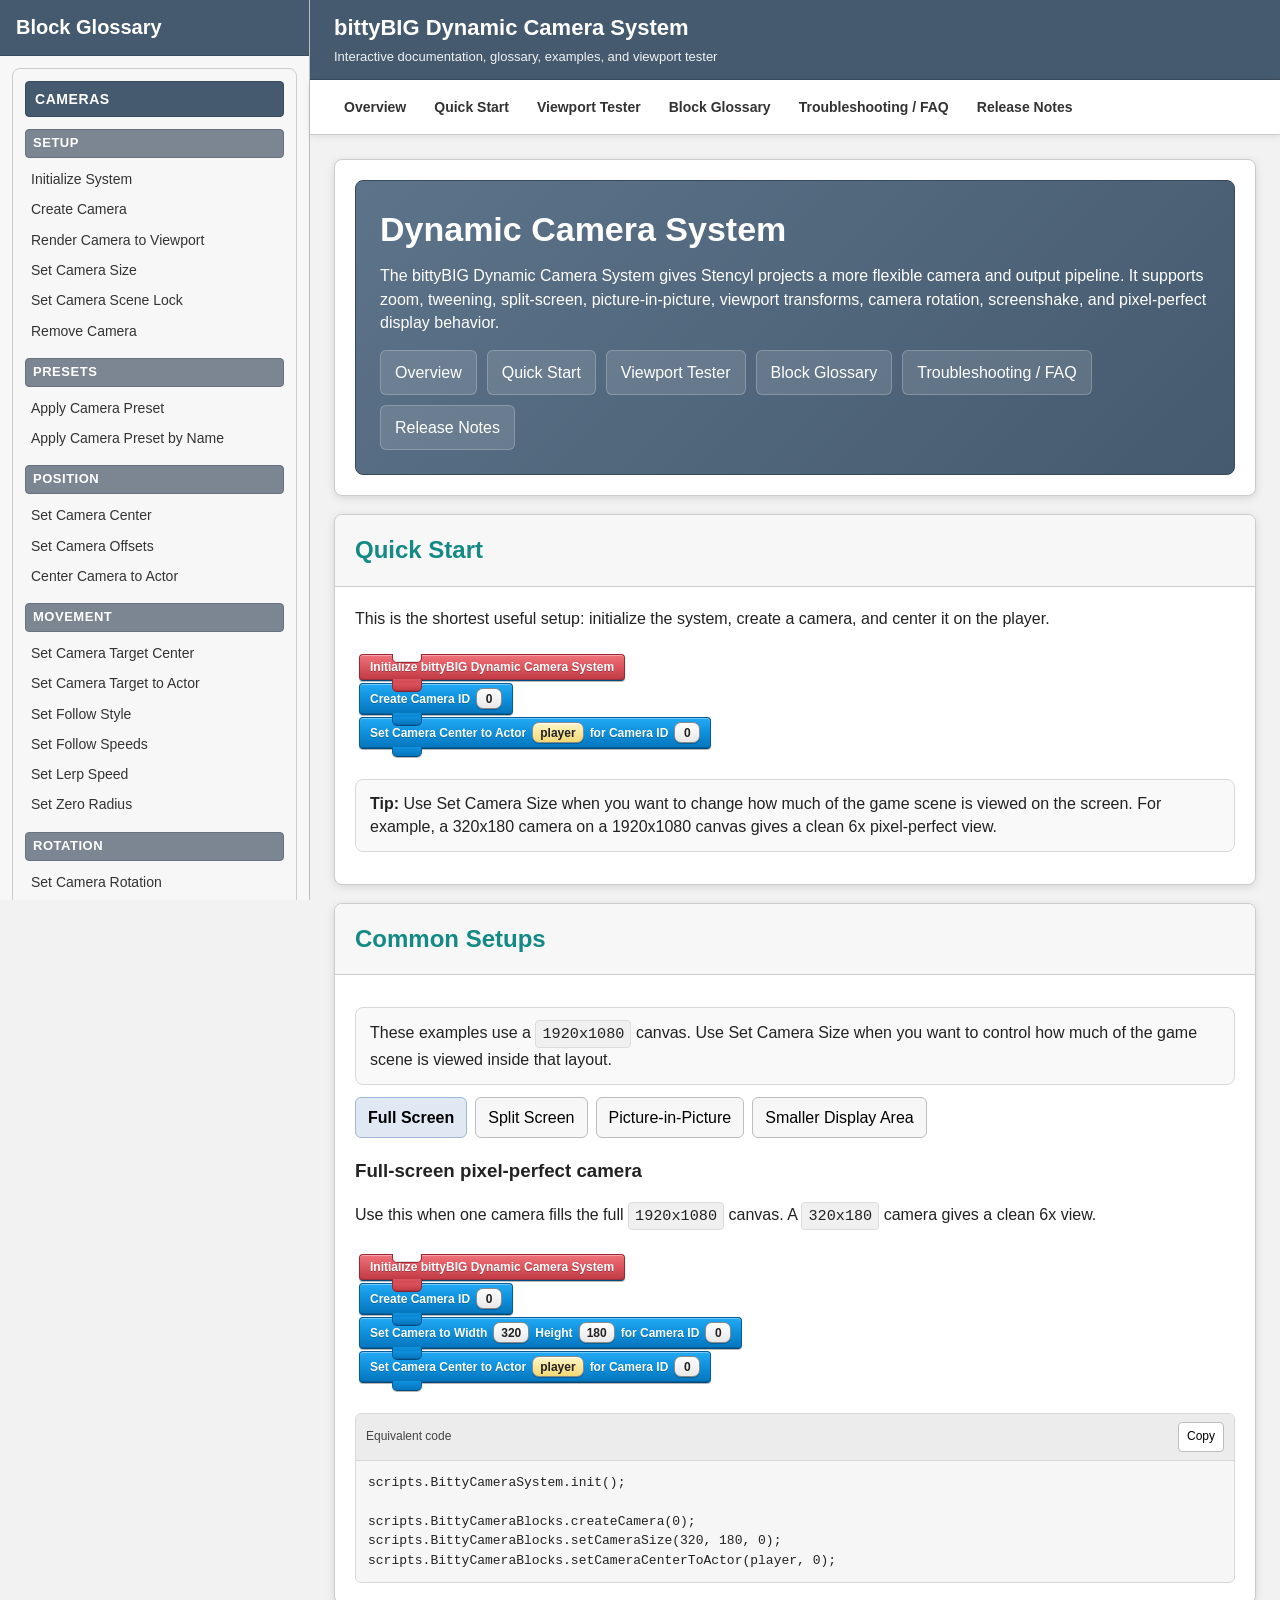
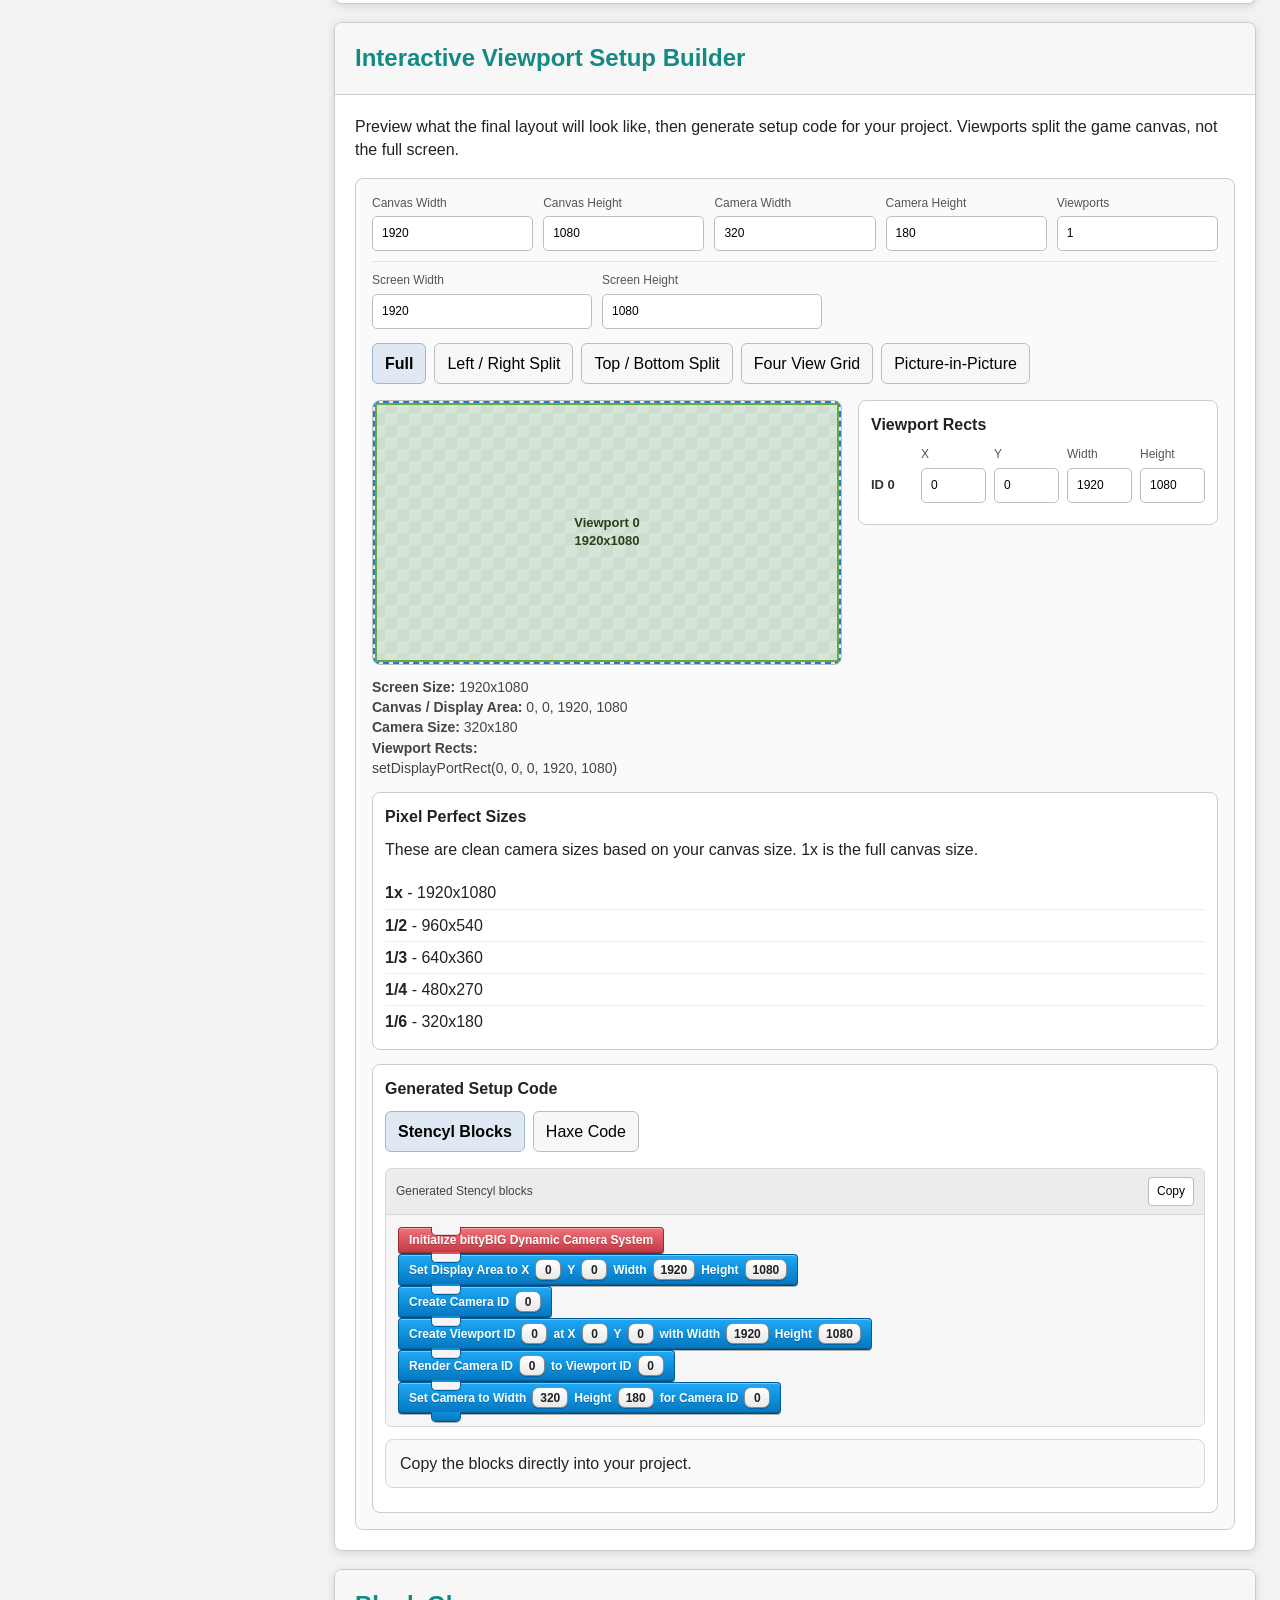
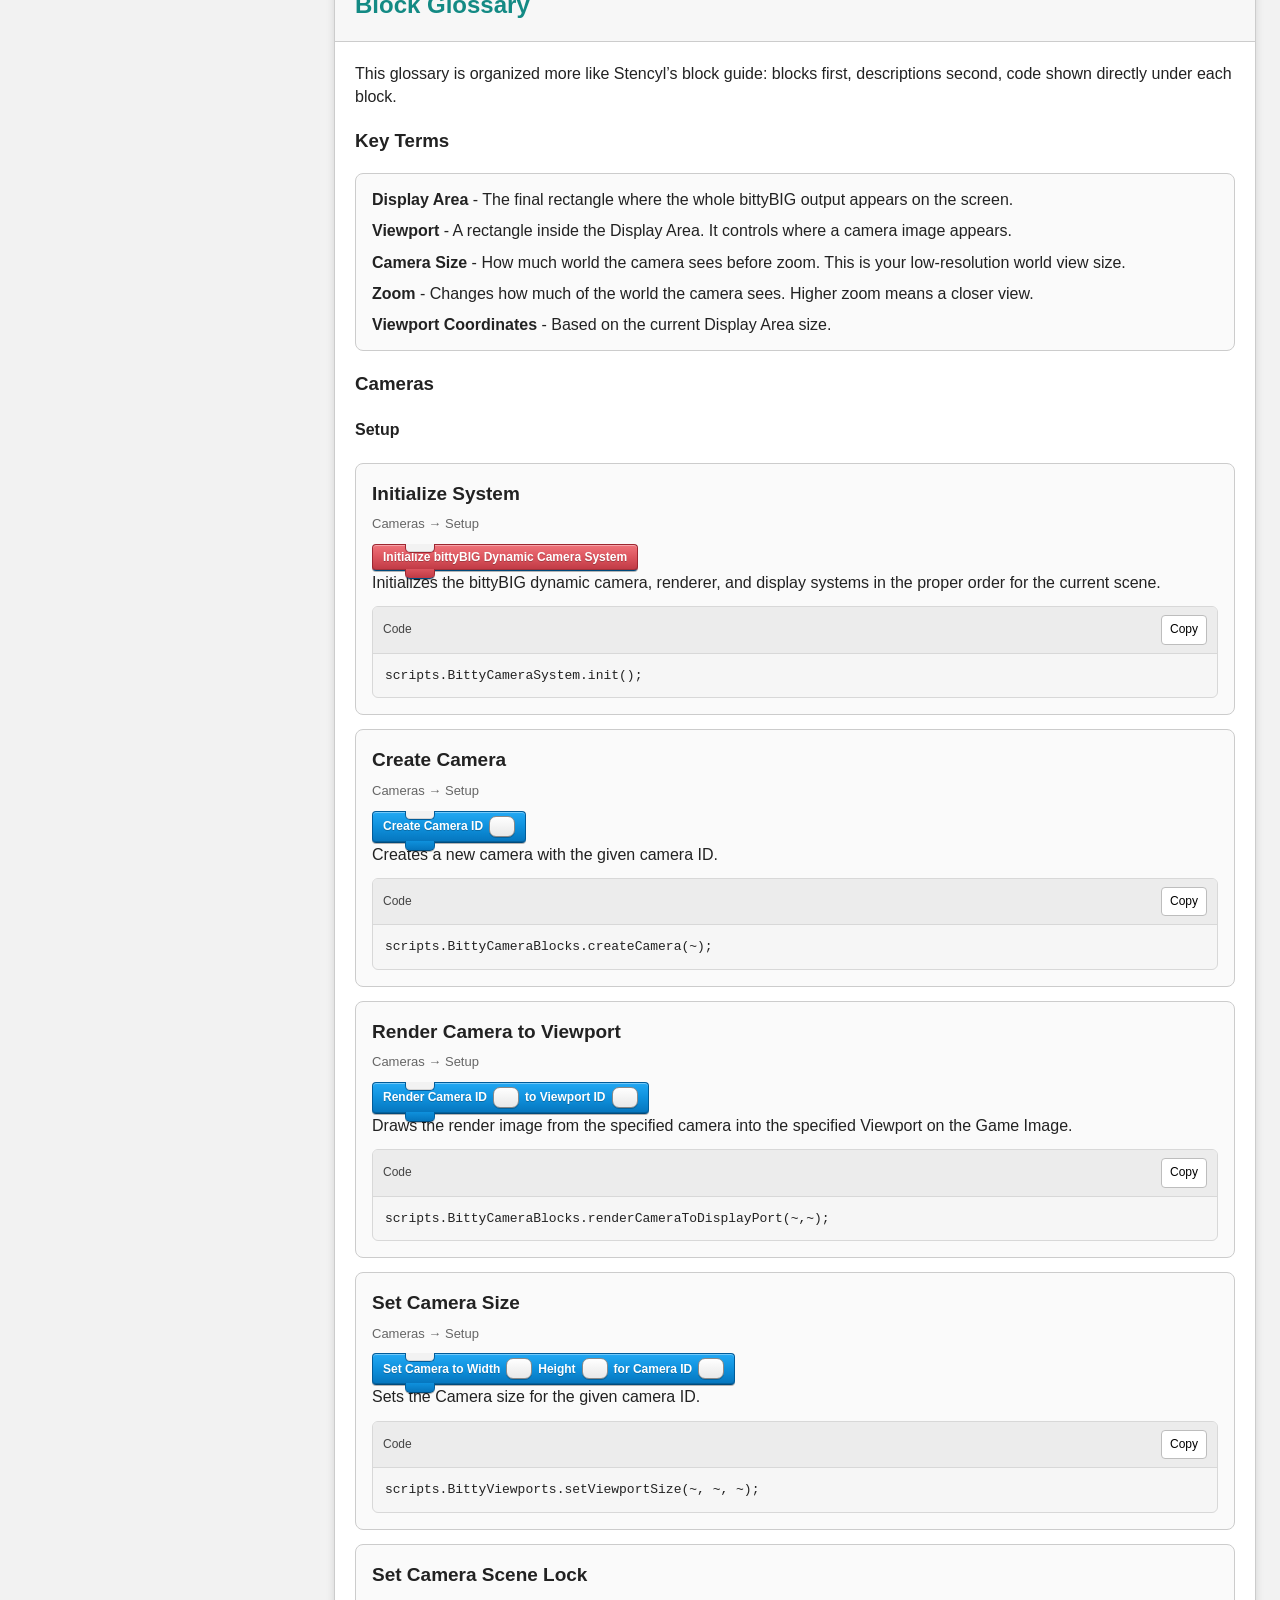
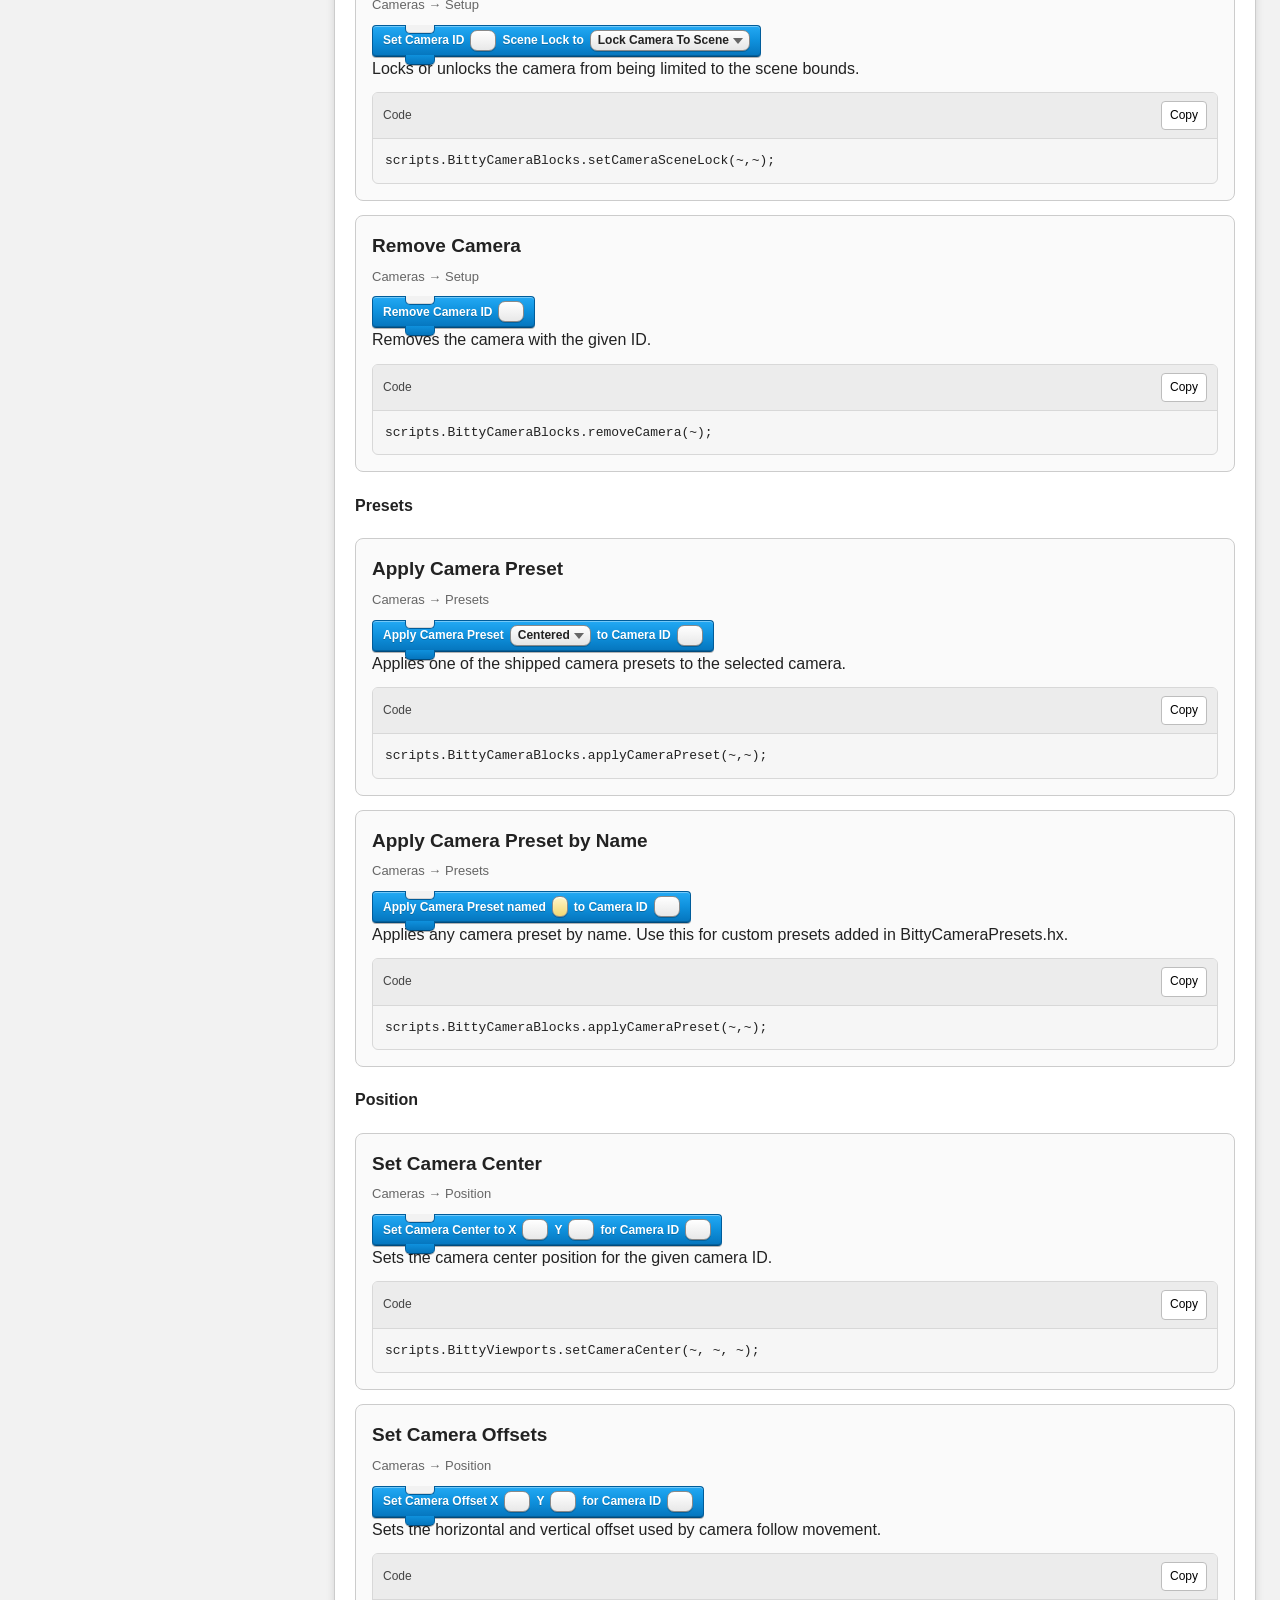
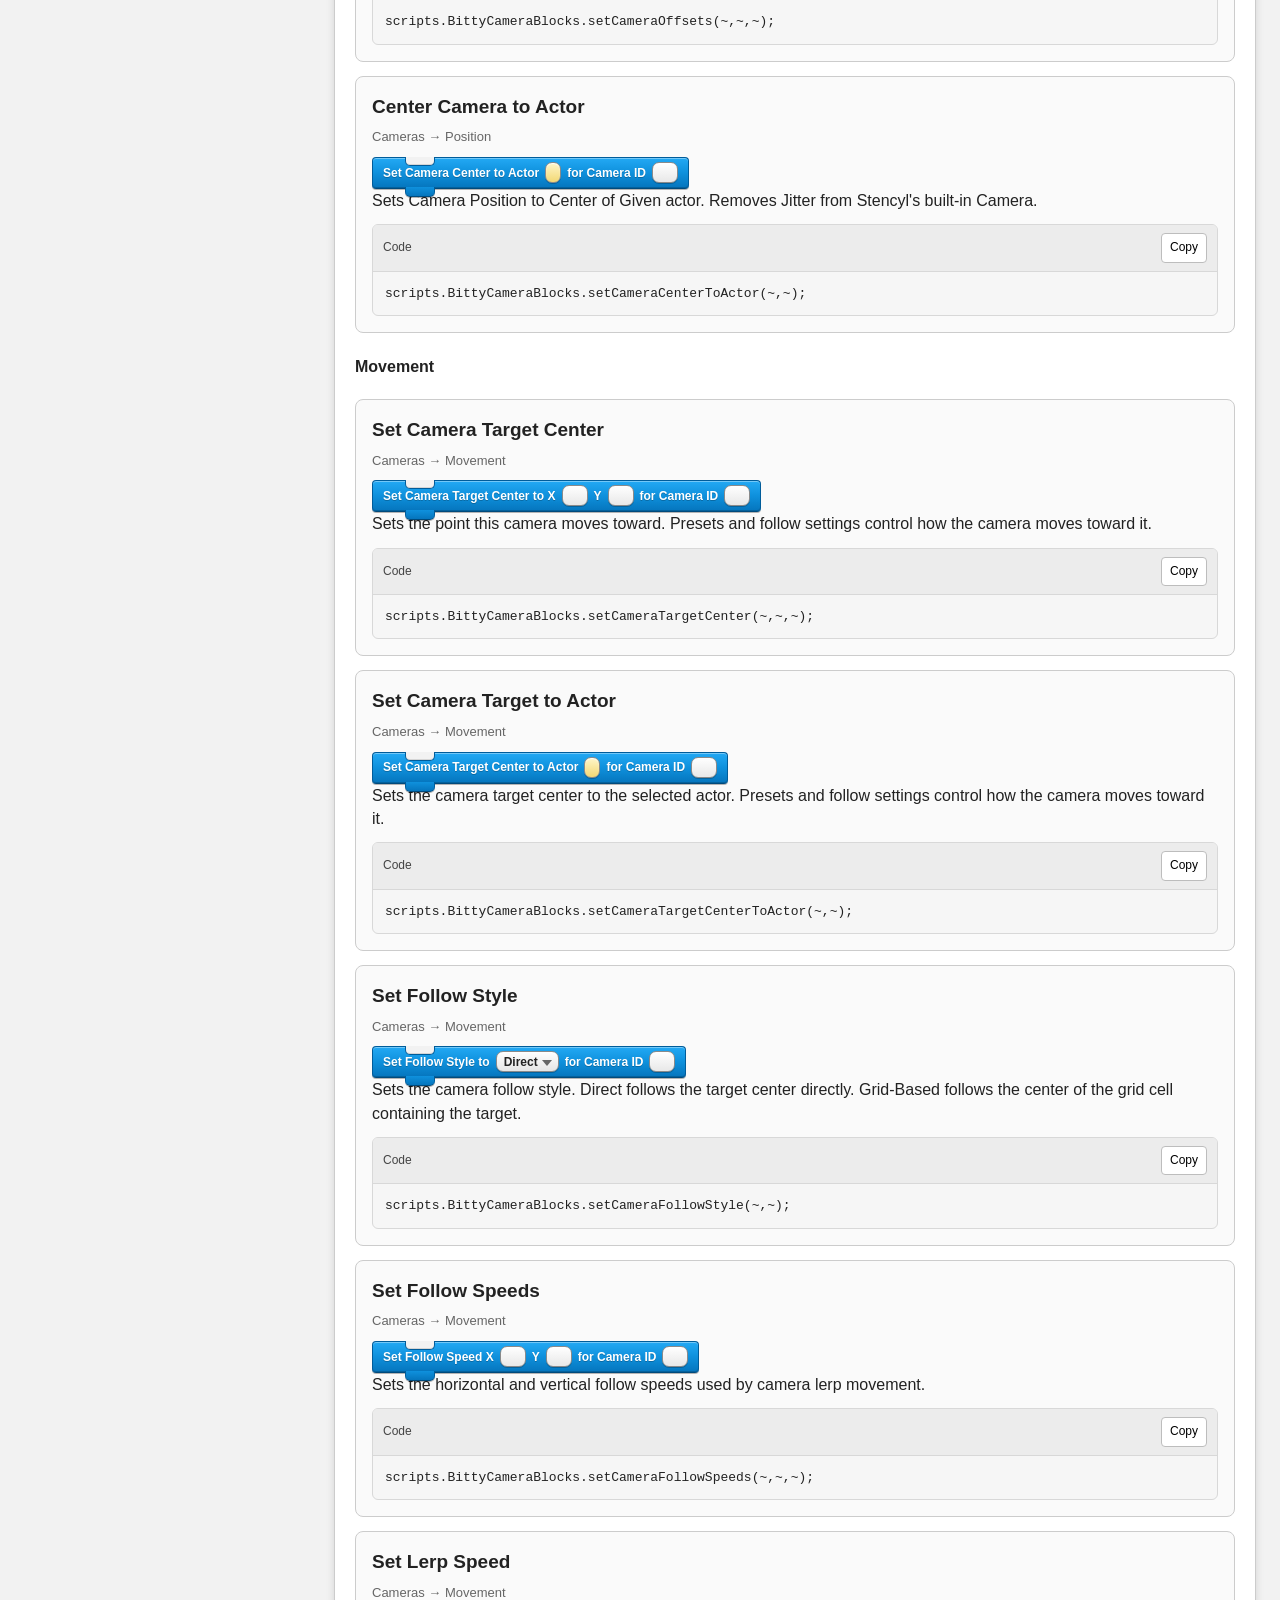
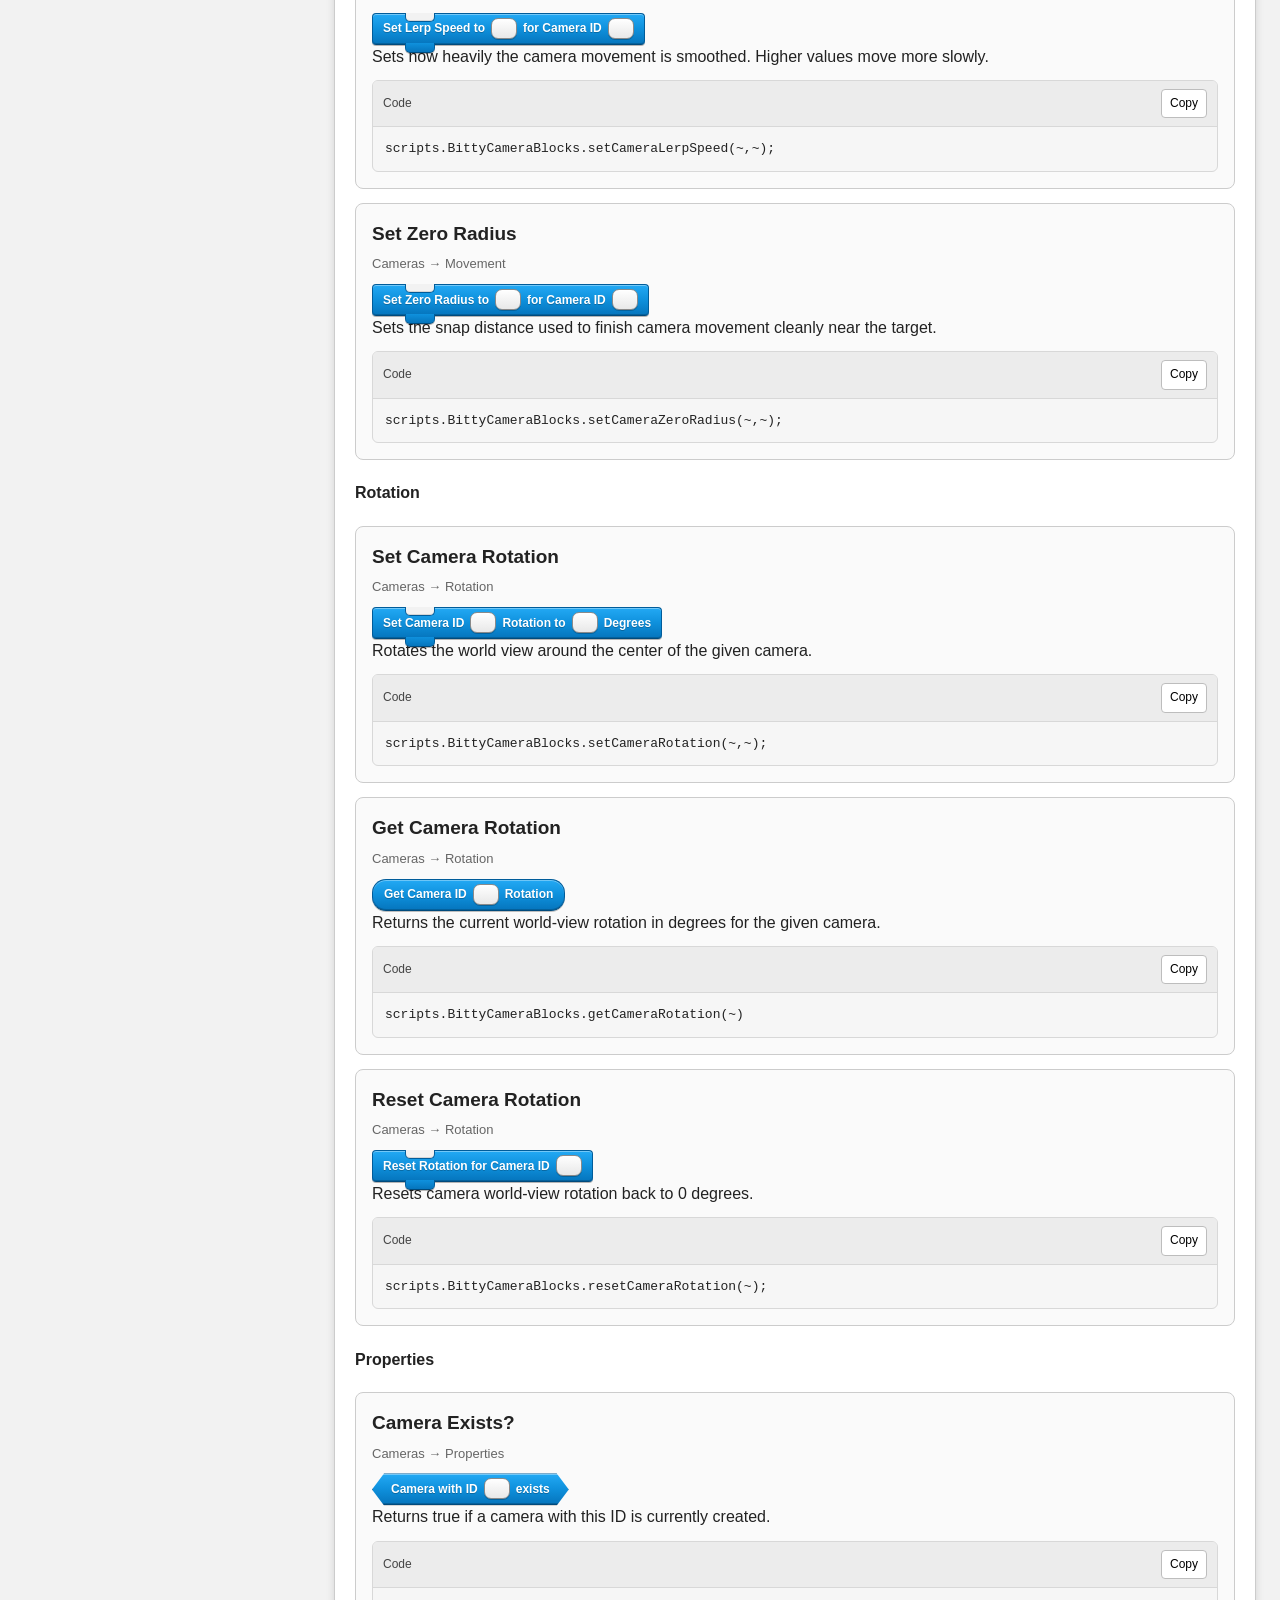
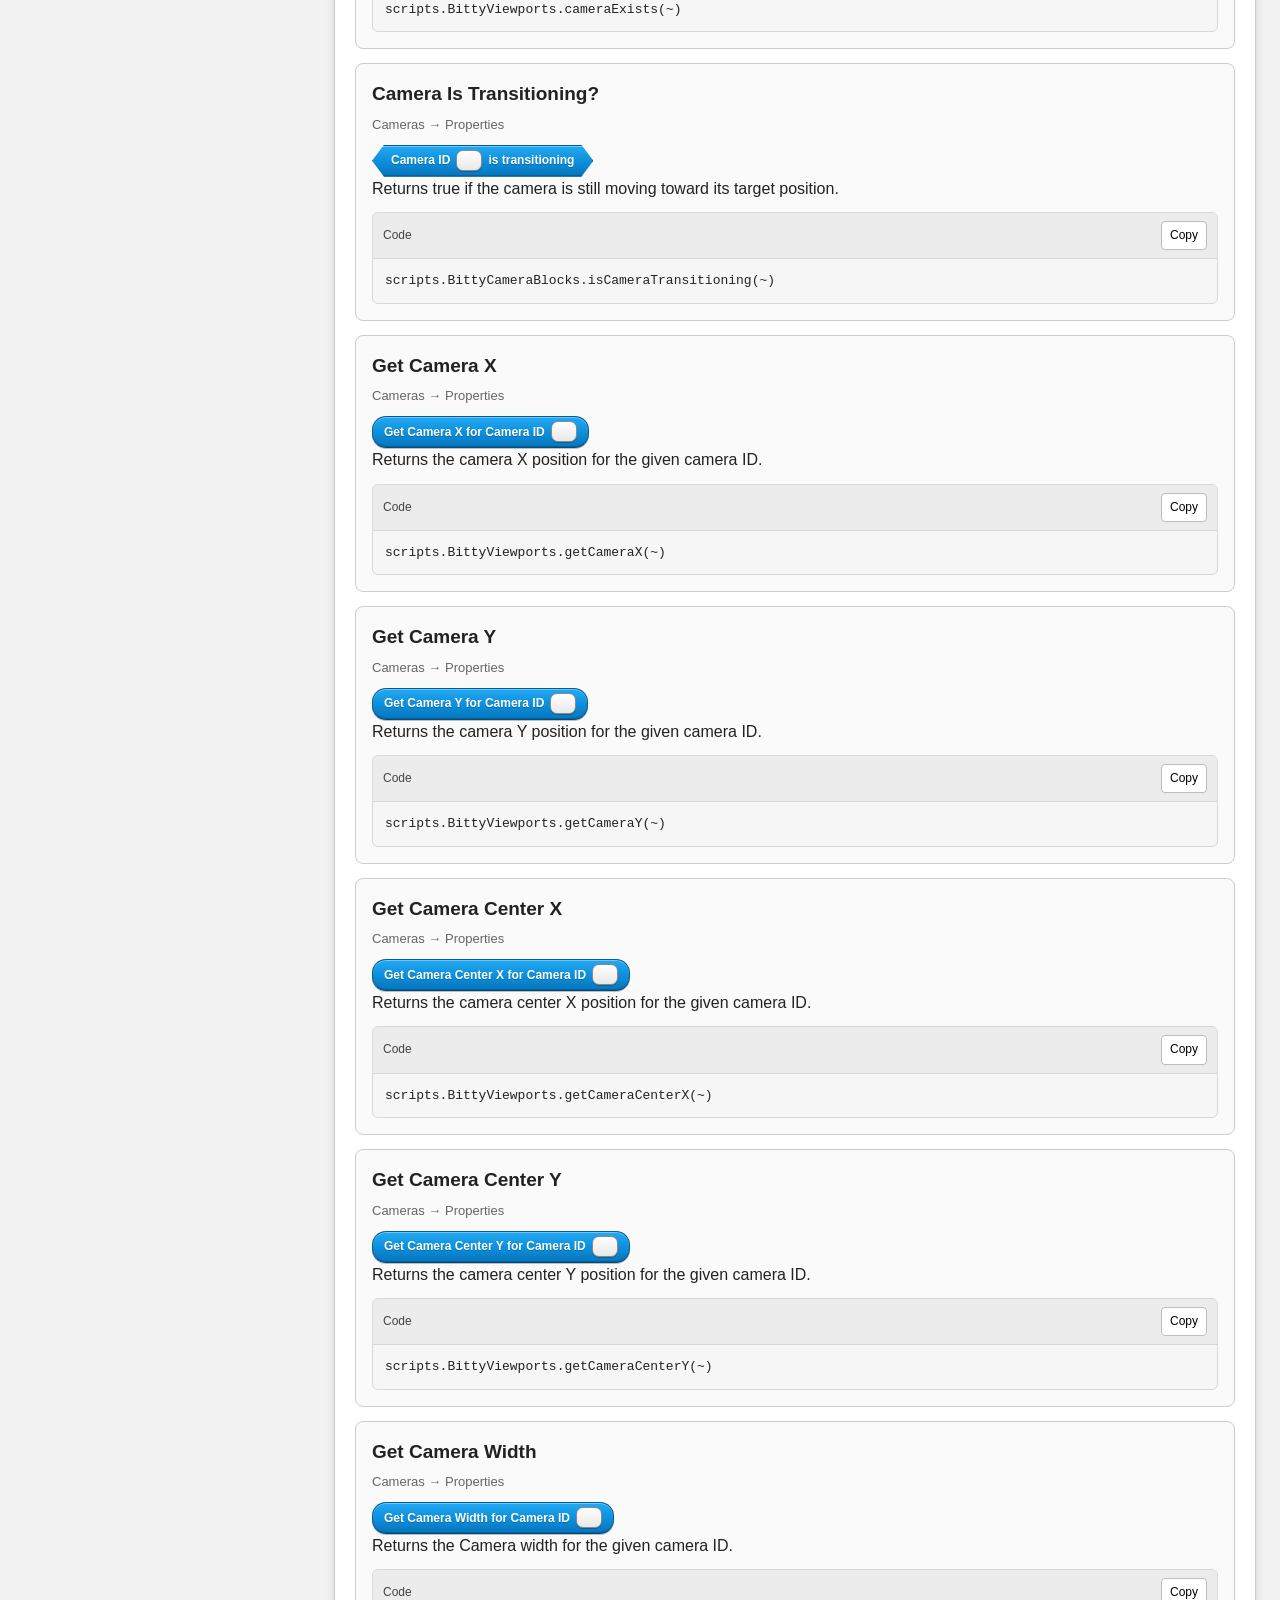
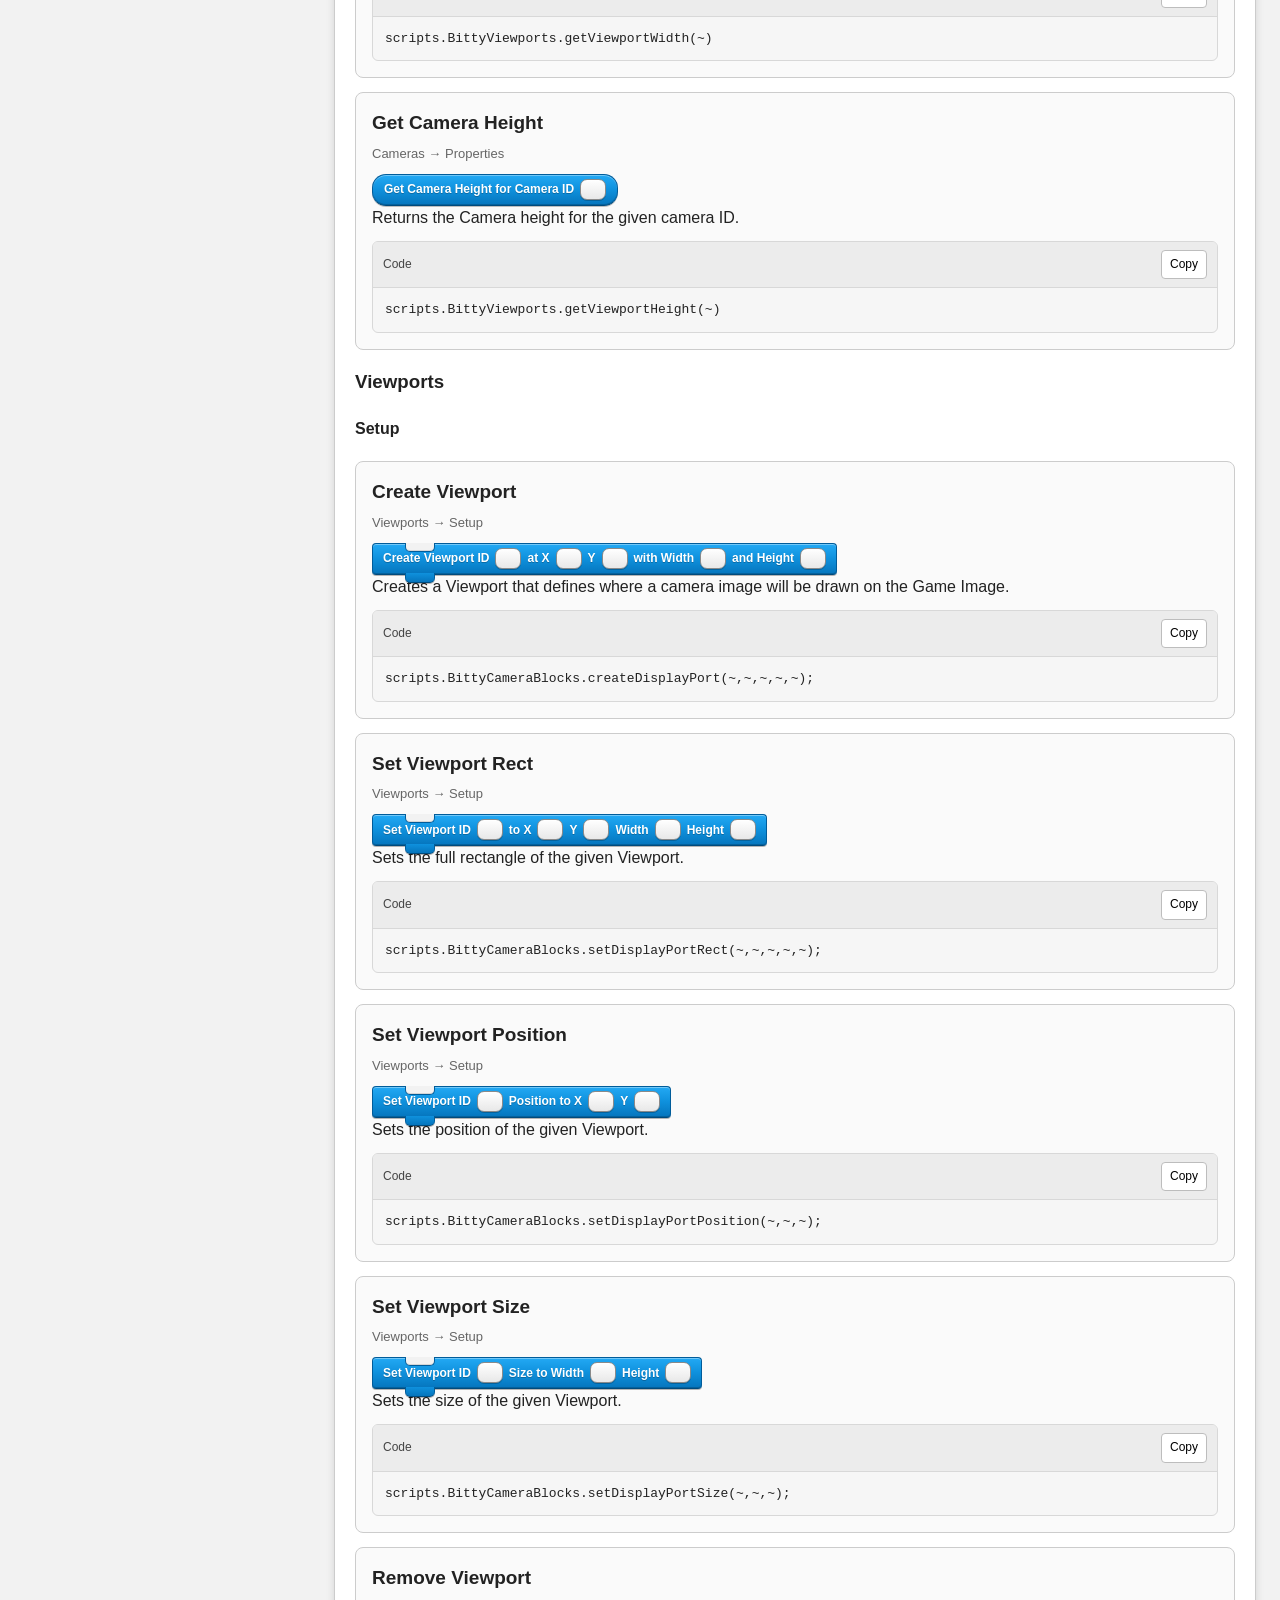
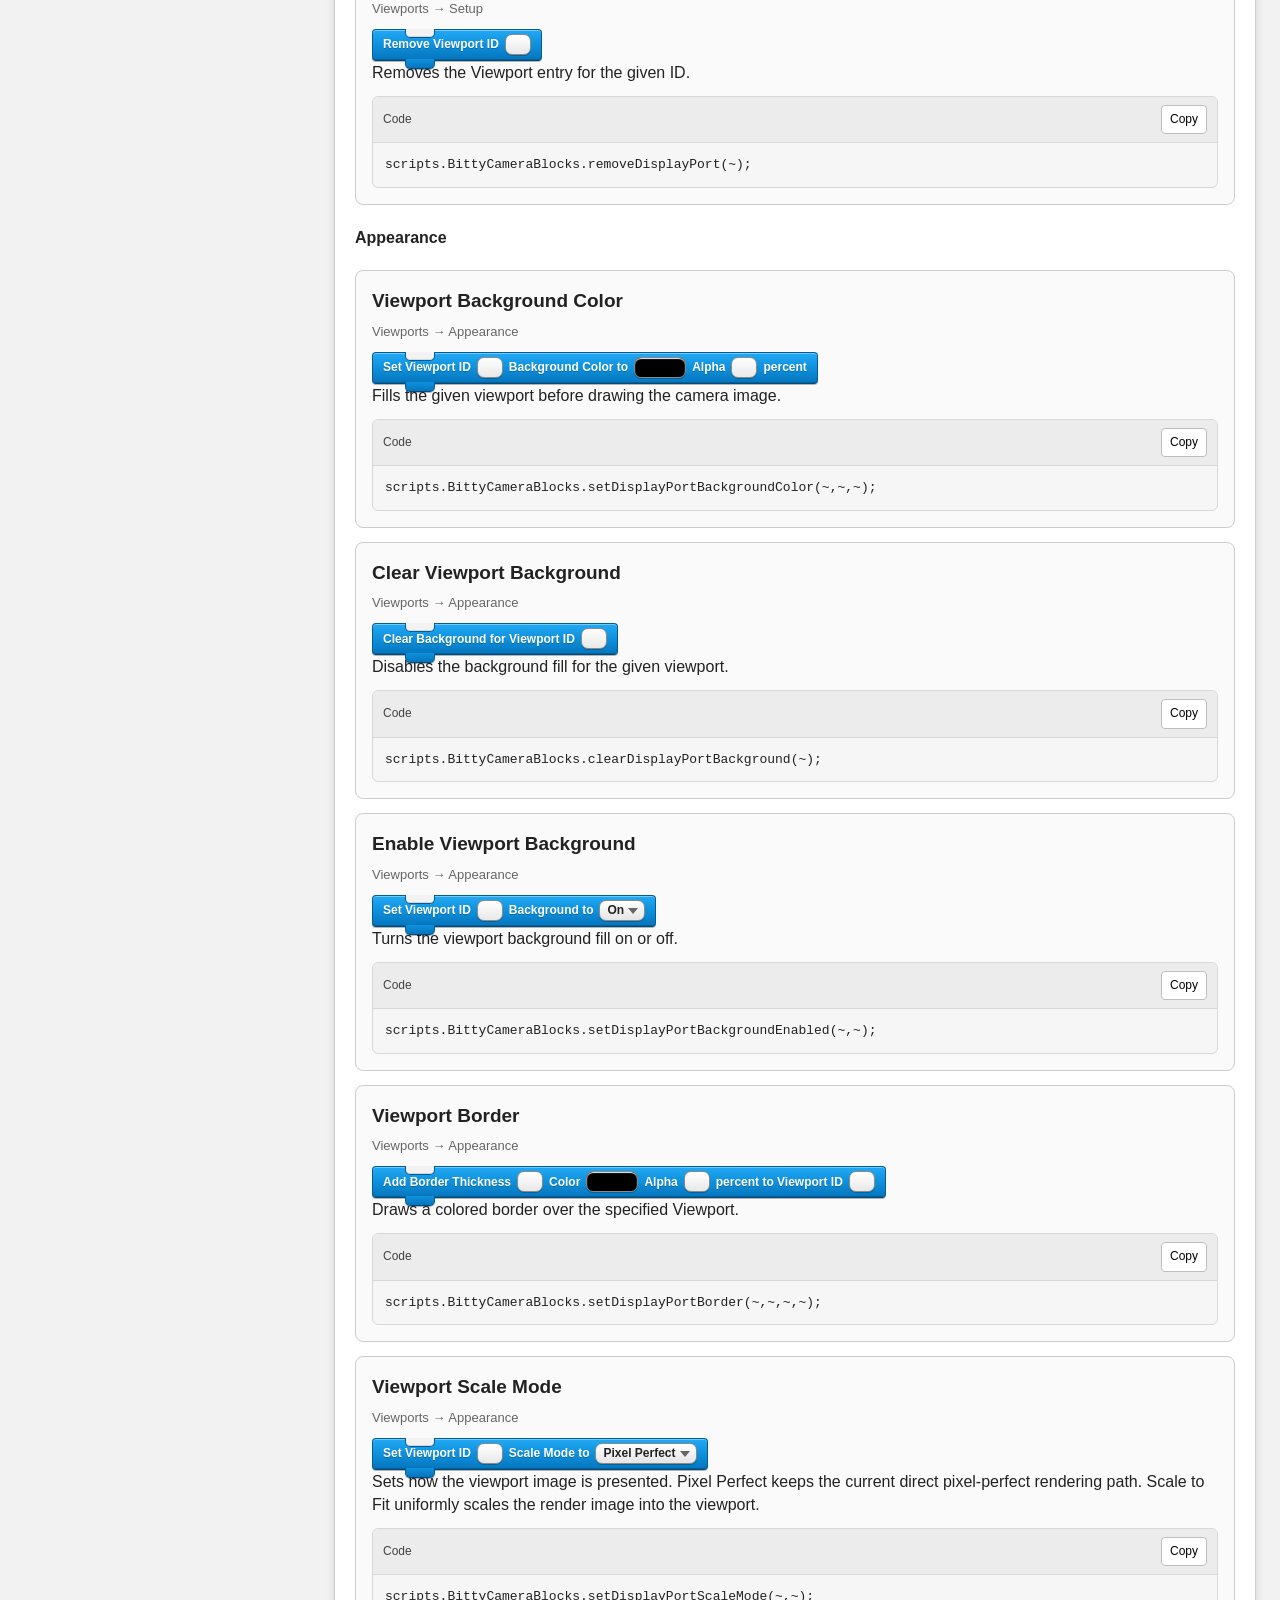
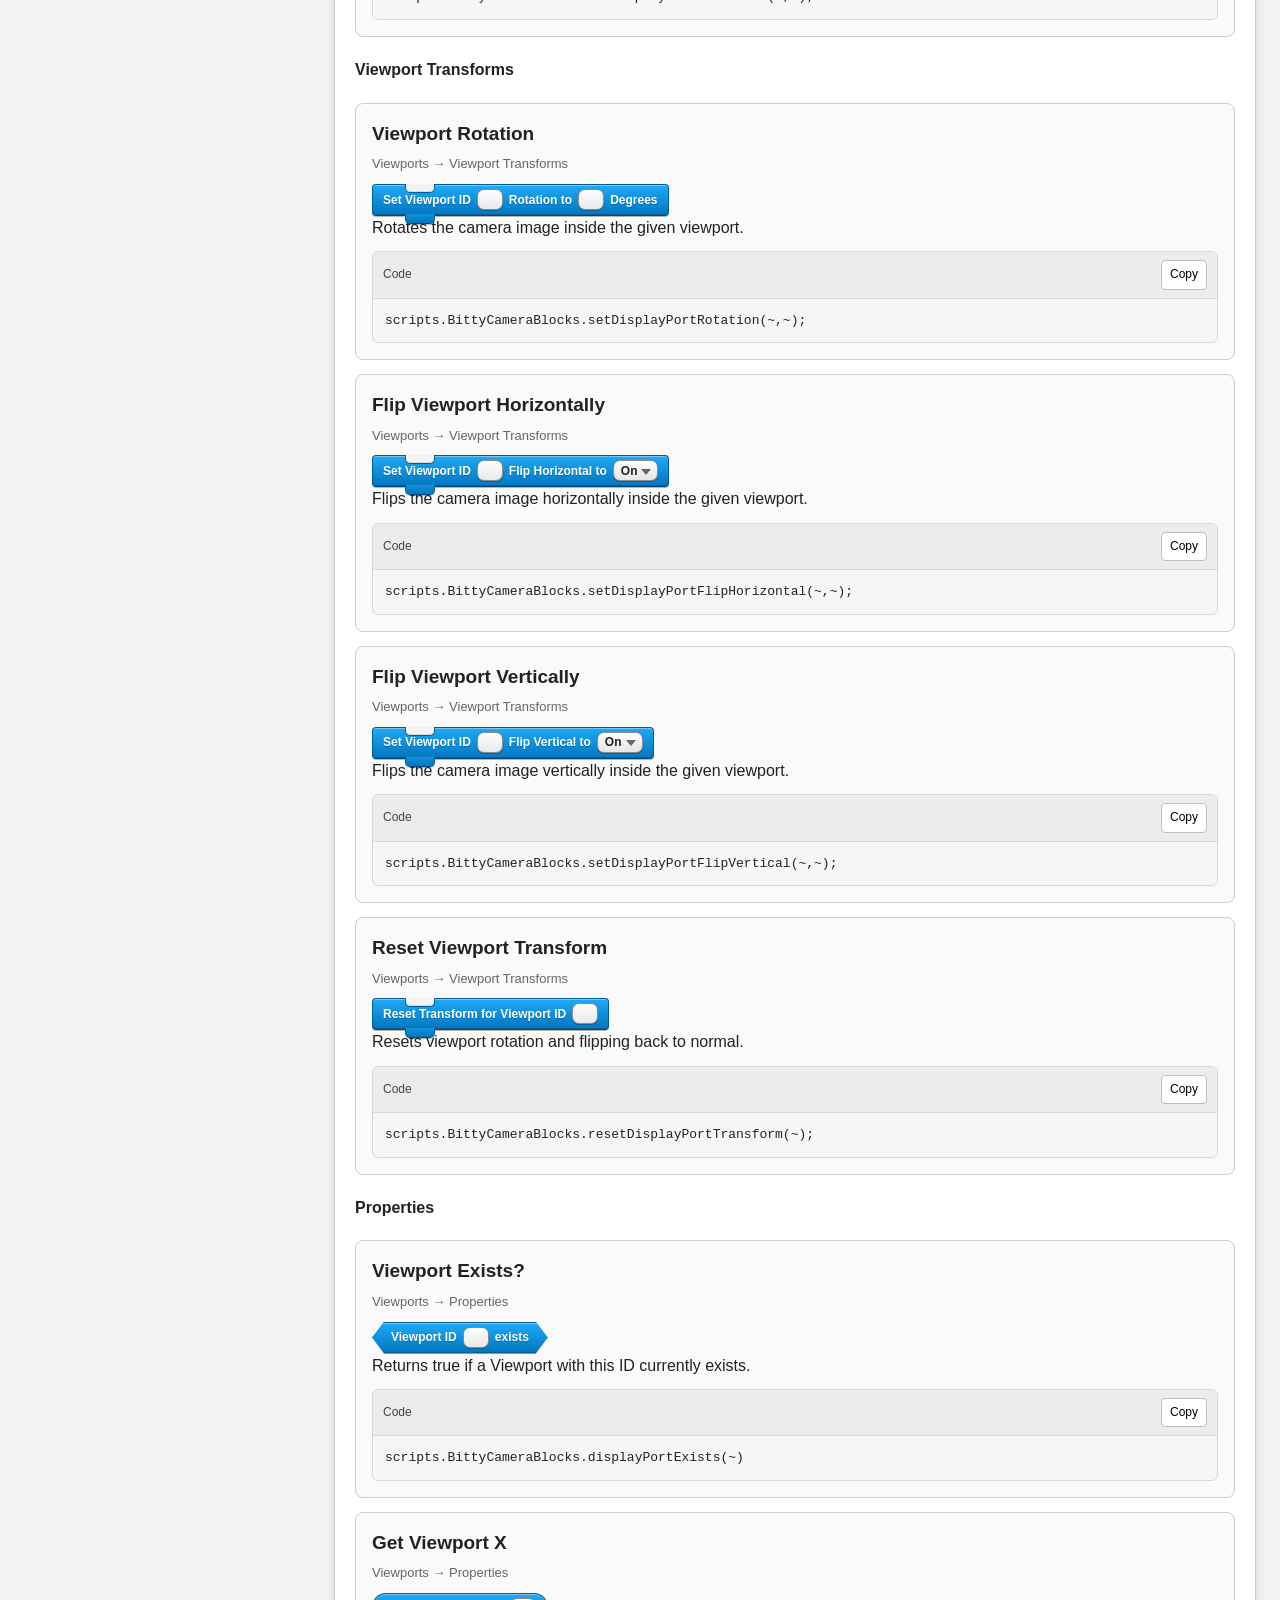
==== dynamic-camera-documentation/index.html @ 66cb0c5e "Site Structure" ====
<!DOCTYPE html>

<html lang="en">
<head>
<meta charset="utf-8"/>
<meta content="width=device-width, initial-scale=1.0" name="viewport"/>
<title>bittyBIG Dynamic Camera System Documentation</title>
<style>
		:root
		{
			--bg: #f2f2f2;
			--panel: #ffffff;
			--panel-2: #f7f7f7;
			--line: #cccccc;
			--text: #222222;
			--muted: #666666;
			--header: #455a6f;
			--headerText: #ffffff;
			--accent: #1c88d9;
			--accentDark: #1467a6;
			--accentLight: #d8ecfb;
			--danger: #d5525d;
			--dangerDark: #ab3842;
			--success: #7ab34a;
			--successDark: #5e9234;
			--shadow: rgba(0, 0, 0, 0.12);
			--gold: #ffb52a;
		}

		*
		{
			box-sizing: border-box;
		}

		html
		{
			scroll-behavior: smooth;
			scroll-padding-top: 72px;
		}

		[id]
		{
			scroll-margin-top: 72px;
		}

		body
		{
			margin: 0;
			background: var(--bg);
			color: var(--text);
			font-family: Arial, Helvetica, sans-serif;
			line-height: 1.45;
		}

		a
		{
			color: inherit;
			text-decoration: none;
		}

		button,
		input
		{
			font: inherit;
		}

		.app
		{
			display: grid;
			grid-template-columns: 310px minmax(0, 1fr);
			min-height: 100vh;
		}

		/* Sidebar */
		.sidebar
		{
			position: sticky;
			top: 0;
			height: 100vh;
			overflow: auto;
			background: #f7f7f7;
			border-right: 1px solid #bdbdbd;
			padding: 0;
		}

		.sidebar-header
		{
			background: var(--header);
			color: var(--headerText);
			padding: 16px;
			border-bottom: 1px solid #394a5c;
		}

		.sidebar-header h1
		{
			margin: 0;
			font-size: 20px;
			line-height: 1.15;
		}

		.sidebar-header .sub
		{
			margin-top: 5px;
			font-size: 12px;
			opacity: 0.9;
		}


		.nav-group
		{
			padding: 12px 14px 4px;
		}

		.nav-title
		{
			font-size: 13px;
			font-weight: bold;
			color: #333333;
			text-transform: uppercase;
			margin: 0 0 8px;
		}

		.nav-list
		{
			display: grid;
			gap: 4px;
			margin-bottom: 8px;
		}

		.nav-link
		{
			display: block;
			padding: 7px 8px;
			border-radius: 4px;
			font-size: 14px;
			color: #333333;
		}

		.nav-link:hover,
		.nav-link.active
		{
			background: #dfe8f3;
			color: #000000;
		}

		.nav-mini-title
		{
			font-size: 11px;
			font-weight: bold;
			color: #666666;
			text-transform: uppercase;
			padding: 8px 8px 2px;
		}

		.nav-sub
		{
			padding-left: 12px;
			border-left: 2px solid #d0d0d0;
			margin-left: 6px;
		}

		/* Main */
		.main
		{
			min-width: 0;
		}

		.topbar
		{
			background: var(--header);
			color: var(--headerText);
			padding: 12px 24px;
			border-bottom: 1px solid #394a5c;
		}

		.topbar .title
		{
			font-size: 22px;
			font-weight: bold;
		}

		.topbar .subtitle
		{
			font-size: 13px;
			margin-top: 4px;
			opacity: 0.92;
		}
		.top-nav
		{
			position: sticky;
			top: 0;
			z-index: 30;
			display: flex;
			flex-wrap: wrap;
			gap: 8px;
			padding: 10px 24px;
			background: #ffffff;
			border-bottom: 1px solid var(--line);
			box-shadow: 0 2px 7px rgba(0,0,0,0.08);
		}

		.top-nav a
		{
			display: inline-block;
			padding: 7px 10px;
			border-radius: 5px;
			font-size: 14px;
			font-weight: bold;
			color: #333333;
		}

		.top-nav a:hover
		{
			background: #dfe8f3;
		}

		.left-glossary-nav
		{
			position: static;
			top: auto;
			width: auto;
			margin: 12px;
		}

		.left-glossary-nav .cat
		{
			margin-bottom: 18px;
		}

		.left-glossary-nav .cat-title
		{
			font-size: 11px;
			font-weight: bold;
			text-transform: uppercase;
			letter-spacing: 0.04em;
			color: #ffffff;
			background: #7c8692;
			border: 1px solid #67727e;
			border-radius: 4px;
			padding: 4px 7px;
			margin: 12px 0 6px;
		}

		.left-glossary-nav .cat > .cat-title:first-child
		{
			font-size: 14px;
			background: #455a6f;
			border-color: #394a5c;
			padding: 7px 9px;
			margin: 0 0 8px;
		}

		.left-glossary-nav a
		{
			display: block;
			padding: 5px 8px;
			border-radius: 4px;
			font-size: 14px;
			color: #333333;
		}

		.left-glossary-nav a:hover
		{
			background: #dfe8f3;
		}


		.content
		{
			padding: 24px;
			max-width: 1300px;
		}

		.section
		{
			background: var(--panel);
			border: 1px solid var(--line);
			border-radius: 8px;
			box-shadow: 0 2px 8px var(--shadow);
			margin-bottom: 18px;
			overflow: hidden;
		}

		.section-header
		{
			padding: 18px 20px;
			border-bottom: 1px solid var(--line);
			background: var(--panel-2);
		}

		.section-header h2
		{
			margin: 0;
			font-size: 24px;
			color: #138a84;
		}

		.section-body
		{
			padding: 20px;
		}

		p
		{
			margin-top: 0;
		}

		.hero-box
		{
			background: linear-gradient(135deg, #5d7389, #455a6f);
			color: white;
			padding: 24px;
			border-radius: 8px;
			border: 1px solid #394a5c;
		}

		.hero-box h2
		{
			margin: 0 0 10px;
			font-size: 34px;
			color: white;
		}

		.hero-box p
		{
			margin: 0 0 16px;
			font-size: 16px;
			max-width: 900px;
		}

		.hero-buttons
		{
			display: flex;
			flex-wrap: wrap;
			gap: 10px;
		}

		.btn
		{
			display: inline-block;
			padding: 10px 14px;
			border-radius: 6px;
			border: 1px solid rgba(255,255,255,0.22);
			background: rgba(255,255,255,0.12);
			color: white;
			cursor: pointer;
		}

		.btn:hover
		{
			background: rgba(255,255,255,0.22);
		}

		.grid-2
		{
			display: grid;
			grid-template-columns: 1fr 1fr;
			gap: 16px;
		}

		.grid-3
		{
			display: grid;
			grid-template-columns: repeat(3, 1fr);
			gap: 16px;
		}

		.grid-4
		{
			display: grid;
			grid-template-columns: repeat(4, 1fr);
			gap: 16px;
		}

		.info-card
		{
			border: 1px solid var(--line);
			border-radius: 8px;
			padding: 16px;
			background: #fafafa;
		}

		.info-card h3
		{
			margin: 0 0 8px;
			font-size: 18px;
		}

		.note
		{
			padding: 12px 14px;
			border-radius: 8px;
			border: 1px solid #d8d8d8;
			background: #f9f9f9;
			margin: 12px 0;
		}

		.note.good
		{
			background: #eef8e7;
			border-color: #bfd7ac;
		}

		.note.warn
		{
			background: #fff6df;
			border-color: #e7d49a;
		}

		.inline-code
		{
			display: inline-block;
			background: #f0f0f0;
			border: 1px solid #dddddd;
			padding: 2px 6px;
			border-radius: 4px;
			font-family: Consolas, Monaco, "Courier New", monospace;
			font-size: 0.95em;
		}

		/* Tabs */
		.tabs
		{
			display: flex;
			flex-wrap: wrap;
			gap: 8px;
			margin-bottom: 16px;
		}

		.tab-button
		{
			padding: 8px 12px;
			border: 1px solid #bdbdbd;
			border-radius: 6px;
			background: #f7f7f7;
			cursor: pointer;
		}

		.tab-button.active
		{
			background: #dfe8f3;
			border-color: #9fb8d4;
			font-weight: bold;
		}

		.tab-panel
		{
			display: none;
		}

		.tab-panel.active
		{
			display: block;
		}

		/* Stencyl-like block visuals */
		.block-stack
		{
			display: flex;
			flex-direction: column;
			align-items: flex-start;
			gap: 2px;
			margin: 10px 0 16px;
			overflow-x: auto;
			overflow-y: visible;
			padding: 8px 10px 14px 4px;
		}

		.block-row
		{
			display: flex;
			flex-wrap: nowrap;
			align-items: center;
			gap: 0;
			min-width: max-content;
			overflow: visible;
		}

		.st-block
		{
			--blockTop: #23a9f4;
			--blockMid: #0f91dd;
			--blockBottom: #0575bd;
			--blockDark: #005c9a;
			--blockCutout: #f2f2f2;

			display: inline-flex;
			flex-wrap: nowrap;
			align-items: center;
			gap: 6px;
			min-height: 27px;
			padding: 4px 10px 5px;
			color: #ffffff;
			font-family: Arial, Helvetica, sans-serif;
			font-weight: 800;
			font-size: 12px;
			line-height: 1;
			white-space: nowrap;
			position: relative;
			vertical-align: middle;
			background: linear-gradient(to bottom, var(--blockTop) 0%, var(--blockMid) 48%, var(--blockBottom) 100%);
			border: 1px solid var(--blockDark);
			border-bottom-color: #004a7c;
			border-radius: 4px;
			text-shadow: 0 1px 0 rgba(0,0,0,0.22);
			box-shadow:
				inset 0 1px 0 rgba(255,255,255,0.36),
				inset 0 -1px 0 rgba(0,0,0,0.18),
				0 1px 0 rgba(0,0,0,0.28);
		}

		.block-stack .st-block
		{
			--blockCutout: #ffffff;
		}

		.generated-block-preview .st-block
		{
			--blockCutout: #f6f6f6;
		}

		.faq-block-image .st-block
		{
			--blockCutout: #fafafa;
		}

		.st-block::before
		{
			content: "";
			position: absolute;
			left: 32px;
			top: -1px;
			width: 28px;
			height: 8px;
			background: var(--blockCutout);
			border-left: 1px solid var(--blockDark);
			border-right: 1px solid var(--blockDark);
			border-bottom: 1px solid var(--blockDark);
			border-radius: 0 0 5px 5px;
			box-shadow: inset 0 -1px 0 rgba(0,0,0,0.12);
		}

		.st-block::after
		{
			content: "";
			position: absolute;
			left: 32px;
			bottom: -9px;
			width: 28px;
			height: 9px;
			background: linear-gradient(to bottom, var(--blockMid) 0%, var(--blockBottom) 100%);
			border-left: 1px solid var(--blockDark);
			border-right: 1px solid var(--blockDark);
			border-bottom: 1px solid #004a7c;
			border-radius: 0 0 5px 5px;
			box-shadow: 0 1px 0 rgba(0,0,0,0.28);
		}


		/* When command blocks are stacked, the upper block's bottom connector should appear inside the lower block's top notch. */
		.block-stack .block-row + .block-row .st-block::before
		{
			background: linear-gradient(to bottom, #0f91dd 0%, #0575bd 100%);
			border-left-color: #005c9a;
			border-right-color: #005c9a;
			border-bottom-color: #004a7c;
		}

		.block-stack .block-row:has(.st-block.blue) + .block-row .st-block::before
		{
			background: linear-gradient(to bottom, #0f91dd 0%, #0575bd 100%);
			border-left-color: #005c9a;
			border-right-color: #005c9a;
			border-bottom-color: #004a7c;
		}

		.block-stack .block-row:has(.st-block.red) + .block-row .st-block::before
		{
			background: linear-gradient(to bottom, #dc555e 0%, #bf3944 100%);
			border-left-color: #9d2630;
			border-right-color: #9d2630;
			border-bottom-color: #862029;
		}

		.block-stack .block-row:has(.st-block.green) + .block-row .st-block::before
		{
			background: linear-gradient(to bottom, #75ad42 0%, #5e9230 100%);
			border-left-color: #4e7b27;
			border-right-color: #4e7b27;
			border-bottom-color: #3f681e;
		}

		.block-stack .block-row:has(.st-block.gray) + .block-row .st-block::before
		{
			background: linear-gradient(to bottom, #808b97 0%, #66717e 100%);
			border-left-color: #53606c;
			border-right-color: #53606c;
			border-bottom-color: #45515c;
		}

		.st-block.blue
		{
			--blockTop: #23a9f4;
			--blockMid: #0f91dd;
			--blockBottom: #0575bd;
			--blockDark: #005c9a;
		}

		.st-block.red
		{
			--blockTop: #ef737a;
			--blockMid: #dc555e;
			--blockBottom: #bf3944;
			--blockDark: #9d2630;
		}

		.st-block.green
		{
			--blockTop: #93cc5d;
			--blockMid: #75ad42;
			--blockBottom: #5e9230;
			--blockDark: #4e7b27;
		}

		.st-block.gray
		{
			--blockTop: #9aa4af;
			--blockMid: #808b97;
			--blockBottom: #66717e;
			--blockDark: #53606c;
		}

		.st-block.reporter
		{
			min-height: 24px;
			padding: 4px 11px 5px;
			border-radius: 14px;
			box-shadow:
				inset 0 1px 0 rgba(255,255,255,0.34),
				inset 0 -1px 0 rgba(0,0,0,0.18),
				0 1px 0 rgba(0,0,0,0.24);
		}

		.st-block.reporter::before,
		.st-block.reporter::after
		{
			content: none;
		}

		.st-block.boolean
		{
			min-height: 25px;
			padding: 4px 18px 5px;
			border-radius: 0;
			clip-path: polygon(12px 0, calc(100% - 12px) 0, 100% 50%, calc(100% - 12px) 100%, 12px 100%, 0 50%);
		}

		.st-block.boolean::before,
		.st-block.boolean::after
		{
			content: none;
		}

		.st-input,
		.st-dropdown,
		.st-text
		{
			display: inline-flex;
			align-items: center;
			justify-content: center;
			min-height: 21px;
			padding: 1px 7px;
			border-radius: 7px;
			font-weight: 800;
			color: #222222;
			border: 1px solid #8a8a8a;
			box-shadow:
				inset 0 1px 1px rgba(255,255,255,0.95),
				0 1px 0 rgba(0,0,0,0.22);
			vertical-align: middle;
			text-shadow: none;
			white-space: nowrap;
		}

		.st-input
		{
			min-width: 26px;
			background: linear-gradient(#ffffff, #e8e8e8);
		}

		.st-dropdown
		{
			min-width: 36px;
			background: linear-gradient(#ffffff, #e5e5e5);
			padding-right: 20px;
			position: relative;
		}

		.st-dropdown::after
		{
			content: "";
			position: absolute;
			right: 6px;
			top: 50%;
			transform: translateY(-35%);
			width: 0;
			height: 0;
			border-left: 5px solid transparent;
			border-right: 5px solid transparent;
			border-top: 6px solid #666666;
		}

		.st-text
		{
			background: linear-gradient(#fff6c9, #f3d874);
		}

		.st-input .st-block.reporter,
		.st-dropdown .st-block.reporter,
		.st-text .st-block.reporter
		{
			margin: -2px -6px;
		}

		.st-input:has(.st-block.reporter),
		.st-dropdown:has(.st-block.reporter),
		.st-text:has(.st-block.reporter)
		{
			padding: 0;
			border: 0;
			background: transparent;
			box-shadow: none;
			min-width: 0;
		}

		.generated-block-preview,
		.faq-block-image
		{
			overflow-x: auto;
			overflow-y: visible;
			padding-bottom: 10px;
		}

		.generated-block-preview .block-row,
		.faq-block-image.block-row,
		.faq-block-image .block-row
		{
			flex-wrap: nowrap;
			min-width: max-content;
		}

		.block-card
		{
			border: 1px solid var(--line);
			border-radius: 8px;
			background: #fafafa;
			padding: 16px;
			margin-bottom: 14px;
		}

		.block-card h3
		{
			margin: 0 0 8px;
			font-size: 19px;
		}

		.block-meta
		{
			font-size: 13px;
			color: var(--muted);
			margin-bottom: 10px;
		}

		.block-desc
		{
			margin-bottom: 12px;
		}

		.code-toggle
		{
			display: inline-block;
			padding: 7px 10px;
			border-radius: 5px;
			border: 1px solid #b8c7d8;
			background: #edf4fb;
			color: #1d517f;
			cursor: pointer;
			font-size: 13px;
			font-weight: bold;
			margin-top: 4px;
		}

		.code-toggle:hover
		{
			background: #dfeefa;
		}

		.code-box
		{
			display: block;
			margin-top: 10px;
			border: 1px solid #d8d8d8;
			border-radius: 6px;
			background: #f6f6f6;
			padding: 0;
			overflow: hidden;
		}

		.code-box.open
		{
			display: block;
		}

		.code-bar
		{
			display: flex;
			justify-content: space-between;
			align-items: center;
			background: #ececec;
			border-bottom: 1px solid #d8d8d8;
			padding: 8px 10px;
			font-size: 12px;
			color: #444444;
		}

		.copy-btn
		{
			padding: 5px 8px;
			border-radius: 4px;
			border: 1px solid #bdbdbd;
			background: #ffffff;
			cursor: pointer;
			font-size: 12px;
		}

		.copy-btn:hover
		{
			background: #f2f2f2;
		}

		pre
		{
			margin: 0;
			padding: 12px;
			overflow: auto;
			font-family: Consolas, Monaco, "Courier New", monospace;
			font-size: 13px;
			line-height: 1.5;
		}

		/* Glossary style */
		.glossary-layout
		{
			display: block;
		}

		.glossary-sidebar
		{
			border: 1px solid var(--line);
			border-radius: 8px;
			background: #f7f7f7;
			padding: 12px;
			align-self: start;
			position: sticky;
			top: 18px;
		}

		.glossary-sidebar h3
		{
			margin: 0 0 10px;
			font-size: 16px;
		}

		.glossary-sidebar .cat
		{
			margin-bottom: 12px;
		}

		.glossary-sidebar .cat-title
		{
			font-size: 13px;
			font-weight: bold;
			text-transform: uppercase;
			color: #444444;
			margin-bottom: 6px;
		}

		.glossary-sidebar a
		{
			display: block;
			padding: 5px 6px;
			border-radius: 4px;
			font-size: 14px;
		}

		.glossary-sidebar a:hover
		{
			background: #dfe8f3;
		}

		.left-glossary-nav .cat-title,
		.left-glossary-nav .cat > .cat-title:first-child
		{
			color: #ffffff;
		}

		.term-list
		{
			border: 1px solid var(--line);
			border-radius: 8px;
			background: #fafafa;
			padding: 14px 16px;
			margin-bottom: 18px;
		}

		.term-list p
		{
			margin: 0 0 8px;
		}

		.term-list p:last-child
		{
			margin-bottom: 0;
		}

		/* Interactive setup builder */
		.viewport-demo
		{
			border: 1px solid var(--line);
			border-radius: 8px;
			background: #fafafa;
			padding: 16px;
		}

		.demo-controls
		{
			display: grid;
			grid-template-columns: repeat(auto-fit, minmax(150px, 1fr));
			gap: 10px;
			margin-bottom: 14px;
		}

		.screen-controls
		{
			grid-template-columns: repeat(auto-fit, minmax(150px, 220px));
			margin-top: -4px;
			padding-top: 10px;
			border-top: 1px solid #e5e5e5;
		}

		.screen-controls label
		{
			color: #777777;
		}

		.screen-controls input
		{
			background: #f7f7f7;
		}

		.demo-controls label,
		.viewport-row label
		{
			display: grid;
			gap: 4px;
			font-size: 12px;
			color: #555555;
		}

		.demo-controls input,
		.viewport-row input
		{
			width: 100%;
			padding: 8px 9px;
			border: 1px solid #bebebe;
			border-radius: 5px;
			background: #ffffff;
		}

		.builder-layout
		{
			display: grid;
			grid-template-columns: minmax(0, 1fr) 360px;
			gap: 16px;
			align-items: start;
		}

		.demo-screen
		{
			position: relative;
			width: 100%;
			aspect-ratio: 16 / 9;
			background:
				linear-gradient(45deg, rgba(0,0,0,0.04) 25%, transparent 25%),
				linear-gradient(-45deg, rgba(0,0,0,0.04) 25%, transparent 25%),
				linear-gradient(45deg, transparent 75%, rgba(0,0,0,0.04) 75%),
				linear-gradient(-45deg, transparent 75%, rgba(0,0,0,0.04) 75%);
			background-size: 24px 24px;
			background-position: 0 0, 0 12px, 12px -12px, -12px 0px;
			border: 1px solid #bcbcbc;
			border-radius: 8px;
			overflow: hidden;
		}

		.demo-display-area
		{
			position: absolute;
			border: 2px dashed #1f7dcc;
			background: rgba(31, 125, 204, 0.08);
			overflow: hidden;
		}

		.demo-viewport
		{
			position: absolute;
			border: 2px solid #6ca73c;
			background: rgba(122, 179, 74, 0.18);
			color: #294019;
			display: flex;
			align-items: center;
			justify-content: center;
			font-weight: bold;
			font-size: 13px;
			text-align: center;
			padding: 4px;
		}

		.demo-readout,
		.pixel-readout
		{
			margin-top: 12px;
			font-size: 14px;
			color: #444444;
		}

		.viewport-editor
		{
			border: 1px solid var(--line);
			border-radius: 8px;
			background: #ffffff;
			padding: 12px;
		}

		.viewport-editor h3,
		.pixel-panel h3,
		.generated-code h3
		{
			margin: 0 0 10px;
			font-size: 16px;
		}

		.viewport-row
		{
			display: grid;
			grid-template-columns: 42px repeat(4, 1fr);
			gap: 8px;
			align-items: end;
			padding: 9px 0;
			border-top: 1px solid #eeeeee;
		}

		.viewport-row:first-of-type
		{
			border-top: 0;
			padding-top: 0;
		}

		.viewport-id
		{
			font-weight: bold;
			font-size: 13px;
			color: #333333;
			padding-bottom: 8px;
		}

		.pixel-panel,
		.generated-code
		{
			margin-top: 14px;
			border: 1px solid var(--line);
			border-radius: 8px;
			background: #ffffff;
			padding: 12px;
		}

		.pixel-list
		{
			margin: 0;
			padding-left: 0;
			list-style: none;
		}

		.pixel-list li
		{
			padding: 4px 0;
			border-bottom: 1px solid #eeeeee;
		}

		.pixel-list li:last-child
		{
			border-bottom: 0;
		}

		.generated-code .code-box
		{
			display: block;
			margin-top: 0;
		}

		.generated-block-preview
		{
			padding: 12px;
			background: #f6f6f6;
			min-height: 80px;
		}

		.copy-source
		{
			position: absolute;
			left: -99999px;
			top: auto;
			width: 1px;
			height: 1px;
			overflow: hidden;
			white-space: pre;
		}


		/* Balanced FAQ Cards */
		.faq-list
		{
			display: grid;
			gap: 10px;
		}

		.faq-item
		{
			border: 1px solid #d8d8d8;
			border-radius: 7px;
			background: #fafafa;
			padding: 11px 13px;
		}

		.faq-line
		{
			margin: 0 0 6px;
		}

		.faq-line:last-child
		{
			margin-bottom: 0;
		}

		.faq-block-image
		{
			margin: 8px 0 9px;
		}

		.faq-list a
		{
			color: var(--accentDark);
			font-weight: bold;
			text-decoration: underline;
		}

		.faq-label
		{
			display: inline-block;
			min-width: 68px;
			font-weight: bold;
			color: #138a84;
		}

		/* Footer */
		.footer
		{
			text-align: center;
			padding: 18px 0 6px;
			color: #666666;
			font-size: 13px;
		}

		/* Mobile */
		@media (max-width: 1100px)
		{
			.app
			{
				grid-template-columns: 1fr;
			}

			.sidebar
			{
				position: relative;
				height: auto;
			}

			.top-nav
			{
				position: relative;
				top: auto;
			}

			.glossary-layout
			{
				grid-template-columns: 1fr;
			}

			.glossary-sidebar
			{
				position: relative;
				top: 0;
			}
		}

		@media (max-width: 900px)
		{
			.grid-2,
			.grid-3,
			.grid-4,
			.demo-controls,
			.builder-layout
			{
				grid-template-columns: 1fr;
			}
		}
	</style>
</head>
<body>
<div class="app">
<aside class="sidebar">
<div class="sidebar-header">
<h1>Block Glossary</h1>
</div>
<div class="glossary-sidebar left-glossary-nav">
<div class="cat">
<div class="cat-title">Cameras</div>
<div class="cat-title">Setup</div>
<a href="#block-init-dynamic-camera-system">Initialize System</a>
<a href="#block-create-camera">Create Camera</a>
<a href="#block-render-camera-to-viewport">Render Camera to Viewport</a>
<a href="#block-set-camera-size">Set Camera Size</a>
<a href="#block-set-camera-scene-lock">Set Camera Scene Lock</a>
<a href="#block-remove-camera">Remove Camera</a>
<div class="cat-title">Presets</div>
<a href="#block-apply-camera-preset">Apply Camera Preset</a>
<a href="#block-apply-camera-preset-by-name">Apply Camera Preset by Name</a>
<div class="cat-title">Position</div>
<a href="#block-set-camera-center">Set Camera Center</a>
<a href="#block-set-camera-offsets">Set Camera Offsets</a>
<a href="#block-set-camera-center-to-actor">Center Camera to Actor</a>
<div class="cat-title">Movement</div>
<a href="#block-set-camera-target-center">Set Camera Target Center</a>
<a href="#block-set-camera-target-center-to-actor">Set Camera Target to Actor</a>
<a href="#block-set-camera-follow-style">Set Follow Style</a>
<a href="#block-set-camera-follow-speeds">Set Follow Speeds</a>
<a href="#block-set-camera-lerp-speed">Set Lerp Speed</a>
<a href="#block-set-camera-zero-radius">Set Zero Radius</a>
<div class="cat-title">Rotation</div>
<a href="#block-set-camera-rotation">Set Camera Rotation</a>
<a href="#block-get-camera-rotation">Get Camera Rotation</a>
<a href="#block-reset-camera-rotation">Reset Camera Rotation</a>
<div class="cat-title">Properties</div>
<a href="#block-camera-exists">Camera Exists?</a>
<a href="#block-camera-is-transitioning">Camera Is Transitioning?</a>
<a href="#block-get-camera-x">Get Camera X</a>
<a href="#block-get-camera-y">Get Camera Y</a>
<a href="#block-get-camera-center-x">Get Camera Center X</a>
<a href="#block-get-camera-center-y">Get Camera Center Y</a>
<a href="#block-get-camera-width">Get Camera Width</a>
<a href="#block-get-camera-height">Get Camera Height</a>
</div>
<div class="cat">
<div class="cat-title">Viewports</div>
<div class="cat-title">Setup</div>
<a href="#block-create-viewport">Create Viewport</a>
<a href="#block-set-viewport-rect">Set Viewport Rect</a>
<a href="#block-set-viewport-position">Set Viewport Position</a>
<a href="#block-set-viewport-size">Set Viewport Size</a>
<a href="#block-remove-viewport">Remove Viewport</a>
<div class="cat-title">Appearance</div>
<a href="#block-set-viewport-background-color">Viewport Background Color</a>
<a href="#block-clear-viewport-background">Clear Viewport Background</a>
<a href="#block-set-viewport-background-enabled">Enable Viewport Background</a>
<a href="#block-set-viewport-border">Viewport Border</a>
<a href="#block-set-viewport-scale-mode">Viewport Scale Mode</a>
<div class="cat-title">Viewport Transforms</div>
<a href="#block-set-viewport-rotation">Viewport Rotation</a>
<a href="#block-set-viewport-flip-horizontal">Flip Viewport Horizontally</a>
<a href="#block-set-viewport-flip-vertical">Flip Viewport Vertically</a>
<a href="#block-reset-viewport-transform">Reset Viewport Transform</a>
<div class="cat-title">Properties</div>
<a href="#block-viewport-exists">Viewport Exists?</a>
<a href="#block-get-viewport-x">Get Viewport X</a>
<a href="#block-get-viewport-y">Get Viewport Y</a>
<a href="#block-get-viewport-width">Get Viewport Width</a>
<a href="#block-get-viewport-height">Get Viewport Height</a>
</div>
<div class="cat">
<div class="cat-title">Display</div>
<div class="cat-title">Setup</div>
<a href="#block-set-display-area-rect">Set Display Area</a>
<a href="#block-set-display-area-position">Set Display Area Position</a>
<a href="#block-set-display-area-size">Set Display Area Size</a>
<div class="cat-title">Background</div>
<a href="#block-set-background-color-int">Set Background Color</a>
<a href="#block-set-background-image">Set Background Image</a>
<a href="#block-clear-background-image">Clear Background Image</a>
<a href="#block-has-background-image">Has Background Image?</a>
<div class="cat-title">Properties</div>
<a href="#block-get-display-area-x">Get Display Area X</a>
<a href="#block-get-display-area-y">Get Display Area Y</a>
<a href="#block-get-display-area-width">Get Display Area Width</a>
<a href="#block-get-display-area-height">Get Display Area Height</a>
</div>
<div class="cat">
<div class="cat-title">Effects</div>
<div class="cat-title">Zoom</div>
<a href="#block-set-camera-base-size">Set Camera Base Size</a>
<a href="#block-set-camera-zoom">Set Zoom</a>
<a href="#block-set-camera-zoom-advanced">Tween Zoom</a>
<a href="#block-get-camera-zoom">Get Camera Zoom</a>
<a href="#block-reset-camera-zoom">Reset Camera Zoom</a>
<div class="cat-title">Screenshake</div>
<a href="#block-shake-camera">Shake Camera</a>
<a href="#block-shake-camera-xy">Shake Camera XY</a>
<a href="#block-stop-camera-shake">Stop Camera Shake</a>
</div>
</div></aside>
<main class="main">
<div class="topbar">
<div class="title">bittyBIG Dynamic Camera System</div>
<div class="subtitle">Interactive documentation, glossary, examples, and viewport tester</div>
</div><nav class="top-nav"><a href="#overview">Overview</a><a href="#quick-start">Quick Start</a><a href="#interactive-demo">Viewport Tester</a><a href="#glossary">Block Glossary</a><a href="#troubleshooting">Troubleshooting / FAQ</a><a href="#release-notes">Release Notes</a></nav>
<div class="content">
<section class="section doc-section" data-search="overview introduction dynamic camera split screen zoom rotation screenshake viewport tester" id="overview">
<div class="section-body">
<div class="hero-box">
<h2>Dynamic Camera System</h2>
<p>
								The bittyBIG Dynamic Camera System gives Stencyl projects a more flexible camera and output pipeline.
								It supports zoom, tweening, split-screen, picture-in-picture, viewport transforms, camera rotation,
								screenshake, and pixel-perfect display behavior.
							</p>
<div class="hero-buttons">
<a class="btn" href="#overview">Overview</a>
<a class="btn" href="#quick-start">Quick Start</a>
<a class="btn" href="#interactive-demo">Viewport Tester</a>
<a class="btn" href="#glossary">Block Glossary</a>
<a class="btn" href="#troubleshooting">Troubleshooting / FAQ</a>
<a class="btn" href="#release-notes">Release Notes</a>
</div>
</div>
</div>
</section>
<section class="section doc-section" data-search="quick start initialize create camera set camera size center actor blocks code" id="quick-start">
<div class="section-header">
<h2>Quick Start</h2>
</div>
<div class="section-body">
<p>
							This is the shortest useful setup: initialize the system, create a camera,
							and center it on the player.
						</p>
<div class="block-stack">
<div class="block-row">
<div class="st-block red">
									Initialize bittyBIG Dynamic Camera System
								</div>
</div>
<div class="block-row">
<div class="st-block blue">
									Create Camera ID
									<span class="st-input">0</span>
</div>
</div>
<div class="block-row">
<div class="st-block blue">
									Set Camera Center to Actor
									<span class="st-text">player</span>
									for Camera ID
									<span class="st-input">0</span>
</div>
</div>
</div>
<div class="note">
<strong>Tip:</strong> Use Set Camera Size when you want to change how much of the game scene is viewed on the screen. For example, a 320x180 camera on a 1920x1080 canvas gives a clean 6x pixel-perfect view.
						</div>
</div>
</section>
<section class="section doc-section" data-search="common setups examples split screen picture in picture smaller display area fullscreen" id="common-setups">
<div class="section-header">
<h2>Common Setups</h2>
</div>
<div class="section-body">
<div class="note">
							These examples use a <span class="inline-code">1920x1080</span> canvas. Use Set Camera Size when you want to control how much of the game scene is viewed inside that layout.
						</div>
<div class="tabs">
<button class="tab-button active" data-tab="setup-fullscreen">Full Screen</button>
<button class="tab-button" data-tab="setup-split">Split Screen</button>
<button class="tab-button" data-tab="setup-pip">Picture-in-Picture</button>
<button class="tab-button" data-tab="setup-small-area">Smaller Display Area</button>
</div>
<div class="tab-panel active" data-panel="setup-fullscreen">
<h3>Full-screen pixel-perfect camera</h3>
<p>Use this when one camera fills the full <span class="inline-code">1920x1080</span> canvas. A <span class="inline-code">320x180</span> camera gives a clean 6x view.</p>
<div class="block-stack">
<div class="block-row">
<div class="st-block red">Initialize bittyBIG Dynamic Camera System</div>
</div>
<div class="block-row">
<div class="st-block blue">Create Camera ID <span class="st-input">0</span></div>
</div>
<div class="block-row">
<div class="st-block blue">Set Camera to Width <span class="st-input">320</span> Height <span class="st-input">180</span> for Camera ID <span class="st-input">0</span></div>
</div>
<div class="block-row">
<div class="st-block blue">Set Camera Center to Actor <span class="st-text">player</span> for Camera ID <span class="st-input">0</span></div>
</div>
</div>
<div class="code-box" id="setup-fullscreen-code">
<div class="code-bar">
<span>Equivalent code</span>
<button class="copy-btn" data-copy-target="setup-fullscreen-pre">Copy</button>
</div>
<pre id="setup-fullscreen-pre">scripts.BittyCameraSystem.init();

scripts.BittyCameraBlocks.createCamera(0);
scripts.BittyCameraBlocks.setCameraSize(320, 180, 0);
scripts.BittyCameraBlocks.setCameraCenterToActor(player, 0);</pre>
</div>
</div>
<div class="tab-panel" data-panel="setup-split">
<h3>Two-player left/right split screen</h3>
<p>For a <span class="inline-code">1920x1080</span> canvas, each half is <span class="inline-code">960x1080</span>. A <span class="inline-code">160x180</span> camera gives each viewport a clean 6x scale.</p>
<div class="block-stack">
<div class="block-row">
<div class="st-block red">Initialize bittyBIG Dynamic Camera System</div>
</div>
<div class="block-row">
<div class="st-block blue">Create Camera ID <span class="st-input">0</span></div>
</div>
<div class="block-row">
<div class="st-block blue">Create Camera ID <span class="st-input">1</span></div>
</div>
<div class="block-row">
<div class="st-block blue">Set Viewport ID <span class="st-input">0</span> to X <span class="st-input">0</span> Y <span class="st-input">0</span> Width <span class="st-input">960</span> Height <span class="st-input">1080</span></div>
</div>
<div class="block-row">
<div class="st-block blue">Set Viewport ID <span class="st-input">1</span> to X <span class="st-input">960</span> Y <span class="st-input">0</span> Width <span class="st-input">960</span> Height <span class="st-input">1080</span></div>
</div>
<div class="block-row">
<div class="st-block blue">Set Camera to Width <span class="st-input">160</span> Height <span class="st-input">180</span> for Camera ID <span class="st-input">0</span></div>
</div>
<div class="block-row">
<div class="st-block blue">Set Camera to Width <span class="st-input">160</span> Height <span class="st-input">180</span> for Camera ID <span class="st-input">1</span></div>
</div>
</div>
<div class="code-box" id="setup-split-code">
<div class="code-bar">
<span>Equivalent code</span>
<button class="copy-btn" data-copy-target="setup-split-pre">Copy</button>
</div>
<pre id="setup-split-pre">scripts.BittyCameraSystem.init();

scripts.BittyCameraBlocks.createCamera(0);
scripts.BittyCameraBlocks.createCamera(1);

scripts.BittyCameraBlocks.setDisplayPortRect(0, 0, 0, 960, 1080);
scripts.BittyCameraBlocks.setDisplayPortRect(1, 960, 0, 960, 1080);

scripts.BittyCameraBlocks.setCameraSize(160, 180, 0);
scripts.BittyCameraBlocks.setCameraSize(160, 180, 1);</pre>
</div>
</div>
<div class="tab-panel" data-panel="setup-pip">
<h3>Picture-in-picture camera</h3>
<p>Use one main camera and one smaller overlay camera. This example uses a full <span class="inline-code">1920x1080</span> main viewport with a <span class="inline-code">440x248</span> overlay.</p>
<div class="block-stack">
<div class="block-row">
<div class="st-block red">Initialize bittyBIG Dynamic Camera System</div>
</div>
<div class="block-row">
<div class="st-block blue">Create Camera ID <span class="st-input">0</span></div>
</div>
<div class="block-row">
<div class="st-block blue">Create Camera ID <span class="st-input">1</span></div>
</div>
<div class="block-row">
<div class="st-block blue">Set Viewport ID <span class="st-input">0</span> to X <span class="st-input">0</span> Y <span class="st-input">0</span> Width <span class="st-input">1920</span> Height <span class="st-input">1080</span></div>
</div>
<div class="block-row">
<div class="st-block blue">Set Viewport ID <span class="st-input">1</span> to X <span class="st-input">1440</span> Y <span class="st-input">40</span> Width <span class="st-input">440</span> Height <span class="st-input">248</span></div>
</div>
<div class="block-row">
<div class="st-block blue">Set Camera to Width <span class="st-input">320</span> Height <span class="st-input">180</span> for Camera ID <span class="st-input">0</span></div>
</div>
<div class="block-row">
<div class="st-block blue">Set Camera to Width <span class="st-input">110</span> Height <span class="st-input">62</span> for Camera ID <span class="st-input">1</span></div>
</div>
</div>
<div class="code-box" id="setup-pip-code">
<div class="code-bar">
<span>Equivalent code</span>
<button class="copy-btn" data-copy-target="setup-pip-pre">Copy</button>
</div>
<pre id="setup-pip-pre">scripts.BittyCameraSystem.init();

scripts.BittyCameraBlocks.createCamera(0);
scripts.BittyCameraBlocks.createCamera(1);

scripts.BittyCameraBlocks.setDisplayPortRect(0, 0, 0, 1920, 1080);
scripts.BittyCameraBlocks.setDisplayPortRect(1, 1440, 40, 440, 248);

scripts.BittyCameraBlocks.setCameraSize(320, 180, 0);
scripts.BittyCameraBlocks.setCameraSize(110, 62, 1);</pre>
</div>
</div>
<div class="tab-panel" data-panel="setup-small-area">
<h3>Smaller Display Area</h3>
<p>
								For a smaller centered-style setup, use a <span class="inline-code">1440x810</span> Display Area. Left/right halves are
								<span class="inline-code">720x810</span>.
							</p>
<div class="block-stack">
<div class="block-row">
<div class="st-block red">Initialize bittyBIG Dynamic Camera System</div>
</div>
<div class="block-row">
<div class="st-block blue">Set Display Area to X <span class="st-input">0</span> Y <span class="st-input">0</span> Width <span class="st-input">1440</span> Height <span class="st-input">810</span></div>
</div>
<div class="block-row">
<div class="st-block blue">Set Viewport ID <span class="st-input">0</span> to X <span class="st-input">0</span> Y <span class="st-input">0</span> Width <span class="st-input">720</span> Height <span class="st-input">810</span></div>
</div>
<div class="block-row">
<div class="st-block blue">Set Viewport ID <span class="st-input">1</span> to X <span class="st-input">720</span> Y <span class="st-input">0</span> Width <span class="st-input">720</span> Height <span class="st-input">810</span></div>
</div>
</div>
<div class="code-box" id="setup-small-code">
<div class="code-bar">
<span>Equivalent code</span>
<button class="copy-btn" data-copy-target="setup-small-pre">Copy</button>
</div>
<pre id="setup-small-pre">scripts.BittyCameraSystem.init();

scripts.BittyCameraBlocks.setGameAreaRect(0, 0, 1440, 810);

scripts.BittyCameraBlocks.createCamera(0);
scripts.BittyCameraBlocks.createCamera(1);

scripts.BittyCameraBlocks.setDisplayPortRect(0, 0, 0, 720, 810);
scripts.BittyCameraBlocks.setDisplayPortRect(1, 720, 0, 720, 810);

scripts.BittyCameraBlocks.setCameraSize(120, 135, 0);
scripts.BittyCameraBlocks.setCameraSize(120, 135, 1);</pre>
</div>
</div>
</div>
</section>
<section class="section doc-section" data-search="interactive viewport tester setup builder display area split screen pip viewport coordinates pixel perfect camera size generated code" id="interactive-demo">
<div class="section-header">
<h2>Interactive Viewport Setup Builder</h2>
</div>
<div class="section-body">
<p>
							Preview what the final layout will look like, then generate setup code for your project.
							Viewports split the game canvas, not the full screen.
						</p>
<div class="viewport-demo">
<div class="demo-controls">
<label>
									Canvas Width
									<input id="canvasW" min="1" type="number" value="1920"/>
</label>
<label>
									Canvas Height
									<input id="canvasH" min="1" type="number" value="1080"/>
</label>
<label>
									Camera Width
									<input id="cameraW" min="1" type="number" value="320"/>
</label>
<label>
									Camera Height
									<input id="cameraH" min="1" type="number" value="180"/>
</label>
<label>
									Viewports
									<input id="viewportCount" max="5" min="1" type="number" value="1"/>
</label>
</div>
<div class="demo-controls screen-controls">
<label>
									Screen Width
									<input id="screenW" min="1" type="number" value="1920"/>
</label>
<label>
									Screen Height
									<input id="screenH" min="1" type="number" value="1080"/>
</label>
</div>
<div class="tabs">
<button class="tab-button active layout-button" data-layout="full">Full</button>
<button class="tab-button layout-button" data-layout="left-right">Left / Right Split</button>
<button class="tab-button layout-button" data-layout="top-bottom">Top / Bottom Split</button>
<button class="tab-button layout-button" data-layout="four-grid">Four View Grid</button>
<button class="tab-button layout-button" data-layout="pip">Picture-in-Picture</button>
</div>
<div class="builder-layout">
<div>
<div class="demo-screen" id="demoScreen">
<div class="demo-display-area" id="demoDisplayArea"></div>
</div>
<div class="demo-readout" id="demoReadout"></div>
</div>
<div class="viewport-editor">
<h3>Viewport Rects</h3>
<div id="viewportRows"></div>
</div>
</div>
<div class="pixel-panel">
<h3>Pixel Perfect Sizes</h3>
<p>
									These are clean camera sizes based on your canvas size. 1x is the full canvas size.
								</p>
<ul class="pixel-list" id="pixelPerfectList"></ul>
</div>
<div class="generated-code">
<h3>Generated Setup Code</h3>
<div class="tabs generated-code-tabs">
<button class="tab-button active" data-tab="generated-stencyl-copy-panel">Stencyl Blocks</button>
<button class="tab-button" data-tab="generated-haxe-code-panel">Haxe Code</button>
</div>
<div class="tab-panel active" data-panel="generated-stencyl-copy-panel">
<div class="code-box open">
<div class="code-bar">
<span>Generated Stencyl blocks</span>
<button class="copy-btn" data-copy-mode="raw" data-copy-target="generatedStencylBlocks">Copy</button>
</div>
<div class="generated-block-preview" id="generatedStencylBlockPreview"></div>
<pre class="copy-source" id="generatedStencylBlocks"></pre>
</div>
<div class="note">
										Copy the blocks directly into your project.
									</div>
</div>
<div class="tab-panel" data-panel="generated-haxe-code-panel">
<div class="code-box open">
<div class="code-bar">
<span>Initial camera and viewport setup</span>
<button class="copy-btn" data-copy-target="generatedSetupCode">Copy</button>
</div>
<pre id="generatedSetupCode"></pre>
</div>
</div>
</div>
</div>
</div>
</section>
<section class="section doc-section" data-search="glossary blocks reference stencyl style cameras viewports display effects" id="glossary">
<div class="section-header">
<h2>Block Glossary</h2>
</div>
<div class="section-body">
<p>
							This glossary is organized more like Stencyl’s block guide:
							blocks first, descriptions second, code shown directly under each block.
						</p>
<div id="key-terms">
<h3>Key Terms</h3>
<div class="term-list">
<p><strong>Display Area</strong> - The final rectangle where the whole bittyBIG output appears on the screen.</p>
<p><strong>Viewport</strong> - A rectangle inside the Display Area. It controls where a camera image appears.</p>
<p><strong>Camera Size</strong> - How much world the camera sees before zoom. This is your low-resolution world view size.</p>
<p><strong>Zoom</strong> - Changes how much of the world the camera sees. Higher zoom means a closer view.</p>
<p><strong>Viewport Coordinates</strong> - Based on the current Display Area size.</p>
</div>
</div>
<div>
<h3 id="cat-cameras">Cameras</h3>
<h4>Setup</h4>
<div class="block-card" id="block-init-dynamic-camera-system">
<h3>Initialize System</h3>
<div class="block-meta">Cameras → Setup</div>
<div class="block-row">
<div class="st-block red">
											Initialize bittyBIG Dynamic Camera System
										</div>
</div>
<div class="block-desc">
										Initializes the bittyBIG dynamic camera, renderer, and display systems in the proper order for the current scene.
									</div>
<div class="code-box">
<div class="code-bar">
<span>Code</span>
<button class="copy-btn" data-copy-target="pre-block-init-dynamic-camera-system">Copy</button>
</div>
<pre id="pre-block-init-dynamic-camera-system">scripts.BittyCameraSystem.init();</pre>
</div>
</div>
<div class="block-card" id="block-create-camera">
<h3>Create Camera</h3>
<div class="block-meta">Cameras → Setup</div>
<div class="block-row">
<div class="st-block blue">
											Create Camera ID <span class="st-input"></span>
</div>
</div>
<div class="block-desc">
										Creates a new camera with the given camera ID.
									</div>
<div class="code-box">
<div class="code-bar">
<span>Code</span>
<button class="copy-btn" data-copy-target="pre-block-create-camera">Copy</button>
</div>
<pre id="pre-block-create-camera">scripts.BittyCameraBlocks.createCamera(~);</pre>
</div>
</div>
<div class="block-card" id="block-render-camera-to-viewport">
<h3>Render Camera to Viewport</h3>
<div class="block-meta">Cameras → Setup</div>
<div class="block-row">
<div class="st-block blue">
											Render Camera ID <span class="st-input"></span> to Viewport ID <span class="st-input"></span>
</div>
</div>
<div class="block-desc">
										Draws the render image from the specified camera into the specified Viewport on the Game Image.
									</div>
<div class="code-box">
<div class="code-bar">
<span>Code</span>
<button class="copy-btn" data-copy-target="pre-block-render-camera-to-viewport">Copy</button>
</div>
<pre id="pre-block-render-camera-to-viewport">scripts.BittyCameraBlocks.renderCameraToDisplayPort(~,~);</pre>
</div>
</div>
<div class="block-card" id="block-set-camera-size">
<h3>Set Camera Size</h3>
<div class="block-meta">Cameras → Setup</div>
<div class="block-row">
<div class="st-block blue">
											Set Camera to Width <span class="st-input"></span> Height <span class="st-input"></span> for Camera ID <span class="st-input"></span>
</div>
</div>
<div class="block-desc">
										Sets the Camera size for the given camera ID.
									</div>
<div class="code-box">
<div class="code-bar">
<span>Code</span>
<button class="copy-btn" data-copy-target="pre-block-set-camera-size">Copy</button>
</div>
<pre id="pre-block-set-camera-size">scripts.BittyViewports.setViewportSize(~, ~, ~);</pre>
</div>
</div>
<div class="block-card" id="block-set-camera-scene-lock">
<h3>Set Camera Scene Lock</h3>
<div class="block-meta">Cameras → Setup</div>
<div class="block-row">
<div class="st-block blue">
											Set Camera ID <span class="st-input"></span> Scene Lock to <span class="st-dropdown">Lock Camera To Scene</span>
</div>
</div>
<div class="block-desc">
										Locks or unlocks the camera from being limited to the scene bounds.
									</div>
<div class="code-box">
<div class="code-bar">
<span>Code</span>
<button class="copy-btn" data-copy-target="pre-block-set-camera-scene-lock">Copy</button>
</div>
<pre id="pre-block-set-camera-scene-lock">scripts.BittyCameraBlocks.setCameraSceneLock(~,~);</pre>
</div>
</div>
<div class="block-card" id="block-remove-camera">
<h3>Remove Camera</h3>
<div class="block-meta">Cameras → Setup</div>
<div class="block-row">
<div class="st-block blue">
											Remove Camera ID <span class="st-input"></span>
</div>
</div>
<div class="block-desc">
										Removes the camera with the given ID.
									</div>
<div class="code-box">
<div class="code-bar">
<span>Code</span>
<button class="copy-btn" data-copy-target="pre-block-remove-camera">Copy</button>
</div>
<pre id="pre-block-remove-camera">scripts.BittyCameraBlocks.removeCamera(~);</pre>
</div>
</div>
<h4>Presets</h4>
<div class="block-card" id="block-apply-camera-preset">
<h3>Apply Camera Preset</h3>
<div class="block-meta">Cameras → Presets</div>
<div class="block-row">
<div class="st-block blue">
											Apply Camera Preset <span class="st-dropdown">Centered</span> to Camera ID <span class="st-input"></span>
</div>
</div>
<div class="block-desc">
										Applies one of the shipped camera presets to the selected camera.
									</div>
<div class="code-box">
<div class="code-bar">
<span>Code</span>
<button class="copy-btn" data-copy-target="pre-block-apply-camera-preset">Copy</button>
</div>
<pre id="pre-block-apply-camera-preset">scripts.BittyCameraBlocks.applyCameraPreset(~,~);</pre>
</div>
</div>
<div class="block-card" id="block-apply-camera-preset-by-name">
<h3>Apply Camera Preset by Name</h3>
<div class="block-meta">Cameras → Presets</div>
<div class="block-row">
<div class="st-block blue">
											Apply Camera Preset named <span class="st-text"></span> to Camera ID <span class="st-input"></span>
</div>
</div>
<div class="block-desc">
										Applies any camera preset by name. Use this for custom presets added in BittyCameraPresets.hx.
									</div>
<div class="code-box">
<div class="code-bar">
<span>Code</span>
<button class="copy-btn" data-copy-target="pre-block-apply-camera-preset-by-name">Copy</button>
</div>
<pre id="pre-block-apply-camera-preset-by-name">scripts.BittyCameraBlocks.applyCameraPreset(~,~);</pre>
</div>
</div>
<h4>Position</h4>
<div class="block-card" id="block-set-camera-center">
<h3>Set Camera Center</h3>
<div class="block-meta">Cameras → Position</div>
<div class="block-row">
<div class="st-block blue">
											Set Camera Center to X <span class="st-input"></span> Y <span class="st-input"></span> for Camera ID <span class="st-input"></span>
</div>
</div>
<div class="block-desc">
										Sets the camera center position for the given camera ID.
									</div>
<div class="code-box">
<div class="code-bar">
<span>Code</span>
<button class="copy-btn" data-copy-target="pre-block-set-camera-center">Copy</button>
</div>
<pre id="pre-block-set-camera-center">scripts.BittyViewports.setCameraCenter(~, ~, ~);</pre>
</div>
</div>
<div class="block-card" id="block-set-camera-offsets">
<h3>Set Camera Offsets</h3>
<div class="block-meta">Cameras → Position</div>
<div class="block-row">
<div class="st-block blue">
											Set Camera Offset X <span class="st-input"></span> Y <span class="st-input"></span> for Camera ID <span class="st-input"></span>
</div>
</div>
<div class="block-desc">
										Sets the horizontal and vertical offset used by camera follow movement.
									</div>
<div class="code-box">
<div class="code-bar">
<span>Code</span>
<button class="copy-btn" data-copy-target="pre-block-set-camera-offsets">Copy</button>
</div>
<pre id="pre-block-set-camera-offsets">scripts.BittyCameraBlocks.setCameraOffsets(~,~,~);</pre>
</div>
</div>
<div class="block-card" id="block-set-camera-center-to-actor">
<h3>Center Camera to Actor</h3>
<div class="block-meta">Cameras → Position</div>
<div class="block-row">
<div class="st-block blue">
											Set Camera Center to Actor <span class="st-text"></span> for Camera ID <span class="st-input"></span>
</div>
</div>
<div class="block-desc">
										Sets Camera Position to Center of Given actor. Removes Jitter from Stencyl's built-in Camera.
									</div>
<div class="code-box">
<div class="code-bar">
<span>Code</span>
<button class="copy-btn" data-copy-target="pre-block-set-camera-center-to-actor">Copy</button>
</div>
<pre id="pre-block-set-camera-center-to-actor">scripts.BittyCameraBlocks.setCameraCenterToActor(~,~);</pre>
</div>
</div>
<h4>Movement</h4>
<div class="block-card" id="block-set-camera-target-center">
<h3>Set Camera Target Center</h3>
<div class="block-meta">Cameras → Movement</div>
<div class="block-row">
<div class="st-block blue">
											Set Camera Target Center to X <span class="st-input"></span> Y <span class="st-input"></span> for Camera ID <span class="st-input"></span>
</div>
</div>
<div class="block-desc">
										Sets the point this camera moves toward. Presets and follow settings control how the camera moves toward it.
									</div>
<div class="code-box">
<div class="code-bar">
<span>Code</span>
<button class="copy-btn" data-copy-target="pre-block-set-camera-target-center">Copy</button>
</div>
<pre id="pre-block-set-camera-target-center">scripts.BittyCameraBlocks.setCameraTargetCenter(~,~,~);</pre>
</div>
</div>
<div class="block-card" id="block-set-camera-target-center-to-actor">
<h3>Set Camera Target to Actor</h3>
<div class="block-meta">Cameras → Movement</div>
<div class="block-row">
<div class="st-block blue">
											Set Camera Target Center to Actor <span class="st-text"></span> for Camera ID <span class="st-input"></span>
</div>
</div>
<div class="block-desc">
										Sets the camera target center to the selected actor. Presets and follow settings control how the camera moves toward it.
									</div>
<div class="code-box">
<div class="code-bar">
<span>Code</span>
<button class="copy-btn" data-copy-target="pre-block-set-camera-target-center-to-actor">Copy</button>
</div>
<pre id="pre-block-set-camera-target-center-to-actor">scripts.BittyCameraBlocks.setCameraTargetCenterToActor(~,~);</pre>
</div>
</div>
<div class="block-card" id="block-set-camera-follow-style">
<h3>Set Follow Style</h3>
<div class="block-meta">Cameras → Movement</div>
<div class="block-row">
<div class="st-block blue">
											Set Follow Style to <span class="st-dropdown">Direct</span> for Camera ID <span class="st-input"></span>
</div>
</div>
<div class="block-desc">
										Sets the camera follow style. Direct follows the target center directly. Grid-Based follows the center of the grid cell containing the target.
									</div>
<div class="code-box">
<div class="code-bar">
<span>Code</span>
<button class="copy-btn" data-copy-target="pre-block-set-camera-follow-style">Copy</button>
</div>
<pre id="pre-block-set-camera-follow-style">scripts.BittyCameraBlocks.setCameraFollowStyle(~,~);</pre>
</div>
</div>
<div class="block-card" id="block-set-camera-follow-speeds">
<h3>Set Follow Speeds</h3>
<div class="block-meta">Cameras → Movement</div>
<div class="block-row">
<div class="st-block blue">
											Set Follow Speed X <span class="st-input"></span> Y <span class="st-input"></span> for Camera ID <span class="st-input"></span>
</div>
</div>
<div class="block-desc">
										Sets the horizontal and vertical follow speeds used by camera lerp movement.
									</div>
<div class="code-box">
<div class="code-bar">
<span>Code</span>
<button class="copy-btn" data-copy-target="pre-block-set-camera-follow-speeds">Copy</button>
</div>
<pre id="pre-block-set-camera-follow-speeds">scripts.BittyCameraBlocks.setCameraFollowSpeeds(~,~,~);</pre>
</div>
</div>
<div class="block-card" id="block-set-camera-lerp-speed">
<h3>Set Lerp Speed</h3>
<div class="block-meta">Cameras → Movement</div>
<div class="block-row">
<div class="st-block blue">
											Set Lerp Speed to <span class="st-input"></span> for Camera ID <span class="st-input"></span>
</div>
</div>
<div class="block-desc">
										Sets how heavily the camera movement is smoothed. Higher values move more slowly.
									</div>
<div class="code-box">
<div class="code-bar">
<span>Code</span>
<button class="copy-btn" data-copy-target="pre-block-set-camera-lerp-speed">Copy</button>
</div>
<pre id="pre-block-set-camera-lerp-speed">scripts.BittyCameraBlocks.setCameraLerpSpeed(~,~);</pre>
</div>
</div>
<div class="block-card" id="block-set-camera-zero-radius">
<h3>Set Zero Radius</h3>
<div class="block-meta">Cameras → Movement</div>
<div class="block-row">
<div class="st-block blue">
											Set Zero Radius to <span class="st-input"></span> for Camera ID <span class="st-input"></span>
</div>
</div>
<div class="block-desc">
										Sets the snap distance used to finish camera movement cleanly near the target.
									</div>
<div class="code-box">
<div class="code-bar">
<span>Code</span>
<button class="copy-btn" data-copy-target="pre-block-set-camera-zero-radius">Copy</button>
</div>
<pre id="pre-block-set-camera-zero-radius">scripts.BittyCameraBlocks.setCameraZeroRadius(~,~);</pre>
</div>
</div>
<h4>Rotation</h4>
<div class="block-card" id="block-set-camera-rotation">
<h3>Set Camera Rotation</h3>
<div class="block-meta">Cameras → Rotation</div>
<div class="block-row">
<div class="st-block blue">
											Set Camera ID <span class="st-input"></span> Rotation to <span class="st-input"></span> Degrees
										</div>
</div>
<div class="block-desc">
										Rotates the world view around the center of the given camera.
									</div>
<div class="code-box">
<div class="code-bar">
<span>Code</span>
<button class="copy-btn" data-copy-target="pre-block-set-camera-rotation">Copy</button>
</div>
<pre id="pre-block-set-camera-rotation">scripts.BittyCameraBlocks.setCameraRotation(~,~);</pre>
</div>
</div>
<div class="block-card" id="block-get-camera-rotation">
<h3>Get Camera Rotation</h3>
<div class="block-meta">Cameras → Rotation</div>
<div class="block-row">
<div class="st-block blue reporter">
											Get Camera ID <span class="st-input"></span> Rotation
										</div>
</div>
<div class="block-desc">
										Returns the current world-view rotation in degrees for the given camera.
									</div>
<div class="code-box">
<div class="code-bar">
<span>Code</span>
<button class="copy-btn" data-copy-target="pre-block-get-camera-rotation">Copy</button>
</div>
<pre id="pre-block-get-camera-rotation">scripts.BittyCameraBlocks.getCameraRotation(~)</pre>
</div>
</div>
<div class="block-card" id="block-reset-camera-rotation">
<h3>Reset Camera Rotation</h3>
<div class="block-meta">Cameras → Rotation</div>
<div class="block-row">
<div class="st-block blue">
											Reset Rotation for Camera ID <span class="st-input"></span>
</div>
</div>
<div class="block-desc">
										Resets camera world-view rotation back to 0 degrees.
									</div>
<div class="code-box">
<div class="code-bar">
<span>Code</span>
<button class="copy-btn" data-copy-target="pre-block-reset-camera-rotation">Copy</button>
</div>
<pre id="pre-block-reset-camera-rotation">scripts.BittyCameraBlocks.resetCameraRotation(~);</pre>
</div>
</div>
<h4>Properties</h4>
<div class="block-card" id="block-camera-exists">
<h3>Camera Exists?</h3>
<div class="block-meta">Cameras → Properties</div>
<div class="block-row">
<div class="st-block blue boolean">
											Camera with ID <span class="st-input"></span> exists
										</div>
</div>
<div class="block-desc">
										Returns true if a camera with this ID is currently created.
									</div>
<div class="code-box">
<div class="code-bar">
<span>Code</span>
<button class="copy-btn" data-copy-target="pre-block-camera-exists">Copy</button>
</div>
<pre id="pre-block-camera-exists">scripts.BittyViewports.cameraExists(~)</pre>
</div>
</div>
<div class="block-card" id="block-camera-is-transitioning">
<h3>Camera Is Transitioning?</h3>
<div class="block-meta">Cameras → Properties</div>
<div class="block-row">
<div class="st-block blue boolean">
											Camera ID <span class="st-input"></span> is transitioning
										</div>
</div>
<div class="block-desc">
										Returns true if the camera is still moving toward its target position.
									</div>
<div class="code-box">
<div class="code-bar">
<span>Code</span>
<button class="copy-btn" data-copy-target="pre-block-camera-is-transitioning">Copy</button>
</div>
<pre id="pre-block-camera-is-transitioning">scripts.BittyCameraBlocks.isCameraTransitioning(~)</pre>
</div>
</div>
<div class="block-card" id="block-get-camera-x">
<h3>Get Camera X</h3>
<div class="block-meta">Cameras → Properties</div>
<div class="block-row">
<div class="st-block blue reporter">
											Get Camera X for Camera ID <span class="st-input"></span>
</div>
</div>
<div class="block-desc">
										Returns the camera X position for the given camera ID.
									</div>
<div class="code-box">
<div class="code-bar">
<span>Code</span>
<button class="copy-btn" data-copy-target="pre-block-get-camera-x">Copy</button>
</div>
<pre id="pre-block-get-camera-x">scripts.BittyViewports.getCameraX(~)</pre>
</div>
</div>
<div class="block-card" id="block-get-camera-y">
<h3>Get Camera Y</h3>
<div class="block-meta">Cameras → Properties</div>
<div class="block-row">
<div class="st-block blue reporter">
											Get Camera Y for Camera ID <span class="st-input"></span>
</div>
</div>
<div class="block-desc">
										Returns the camera Y position for the given camera ID.
									</div>
<div class="code-box">
<div class="code-bar">
<span>Code</span>
<button class="copy-btn" data-copy-target="pre-block-get-camera-y">Copy</button>
</div>
<pre id="pre-block-get-camera-y">scripts.BittyViewports.getCameraY(~)</pre>
</div>
</div>
<div class="block-card" id="block-get-camera-center-x">
<h3>Get Camera Center X</h3>
<div class="block-meta">Cameras → Properties</div>
<div class="block-row">
<div class="st-block blue reporter">
											Get Camera Center X for Camera ID <span class="st-input"></span>
</div>
</div>
<div class="block-desc">
										Returns the camera center X position for the given camera ID.
									</div>
<div class="code-box">
<div class="code-bar">
<span>Code</span>
<button class="copy-btn" data-copy-target="pre-block-get-camera-center-x">Copy</button>
</div>
<pre id="pre-block-get-camera-center-x">scripts.BittyViewports.getCameraCenterX(~)</pre>
</div>
</div>
<div class="block-card" id="block-get-camera-center-y">
<h3>Get Camera Center Y</h3>
<div class="block-meta">Cameras → Properties</div>
<div class="block-row">
<div class="st-block blue reporter">
											Get Camera Center Y for Camera ID <span class="st-input"></span>
</div>
</div>
<div class="block-desc">
										Returns the camera center Y position for the given camera ID.
									</div>
<div class="code-box">
<div class="code-bar">
<span>Code</span>
<button class="copy-btn" data-copy-target="pre-block-get-camera-center-y">Copy</button>
</div>
<pre id="pre-block-get-camera-center-y">scripts.BittyViewports.getCameraCenterY(~)</pre>
</div>
</div>
<div class="block-card" id="block-get-camera-width">
<h3>Get Camera Width</h3>
<div class="block-meta">Cameras → Properties</div>
<div class="block-row">
<div class="st-block blue reporter">
											Get Camera Width for Camera ID <span class="st-input"></span>
</div>
</div>
<div class="block-desc">
										Returns the Camera width for the given camera ID.
									</div>
<div class="code-box">
<div class="code-bar">
<span>Code</span>
<button class="copy-btn" data-copy-target="pre-block-get-camera-width">Copy</button>
</div>
<pre id="pre-block-get-camera-width">scripts.BittyViewports.getViewportWidth(~)</pre>
</div>
</div>
<div class="block-card" id="block-get-camera-height">
<h3>Get Camera Height</h3>
<div class="block-meta">Cameras → Properties</div>
<div class="block-row">
<div class="st-block blue reporter">
											Get Camera Height for Camera ID <span class="st-input"></span>
</div>
</div>
<div class="block-desc">
										Returns the Camera height for the given camera ID.
									</div>
<div class="code-box">
<div class="code-bar">
<span>Code</span>
<button class="copy-btn" data-copy-target="pre-block-get-camera-height">Copy</button>
</div>
<pre id="pre-block-get-camera-height">scripts.BittyViewports.getViewportHeight(~)</pre>
</div>
</div>
<h3 id="cat-viewports">Viewports</h3>
<h4>Setup</h4>
<div class="block-card" id="block-create-viewport">
<h3>Create Viewport</h3>
<div class="block-meta">Viewports → Setup</div>
<div class="block-row">
<div class="st-block blue">
											Create Viewport ID <span class="st-input"></span> at X <span class="st-input"></span> Y <span class="st-input"></span> with Width <span class="st-input"></span> and Height <span class="st-input"></span>
</div>
</div>
<div class="block-desc">
										Creates a Viewport that defines where a camera image will be drawn on the Game Image.
									</div>
<div class="code-box">
<div class="code-bar">
<span>Code</span>
<button class="copy-btn" data-copy-target="pre-block-create-viewport">Copy</button>
</div>
<pre id="pre-block-create-viewport">scripts.BittyCameraBlocks.createDisplayPort(~,~,~,~,~);</pre>
</div>
</div>
<div class="block-card" id="block-set-viewport-rect">
<h3>Set Viewport Rect</h3>
<div class="block-meta">Viewports → Setup</div>
<div class="block-row">
<div class="st-block blue">
											Set Viewport ID <span class="st-input"></span> to X <span class="st-input"></span> Y <span class="st-input"></span> Width <span class="st-input"></span> Height <span class="st-input"></span>
</div>
</div>
<div class="block-desc">
										Sets the full rectangle of the given Viewport.
									</div>
<div class="code-box">
<div class="code-bar">
<span>Code</span>
<button class="copy-btn" data-copy-target="pre-block-set-viewport-rect">Copy</button>
</div>
<pre id="pre-block-set-viewport-rect">scripts.BittyCameraBlocks.setDisplayPortRect(~,~,~,~,~);</pre>
</div>
</div>
<div class="block-card" id="block-set-viewport-position">
<h3>Set Viewport Position</h3>
<div class="block-meta">Viewports → Setup</div>
<div class="block-row">
<div class="st-block blue">
											Set Viewport ID <span class="st-input"></span> Position to X <span class="st-input"></span> Y <span class="st-input"></span>
</div>
</div>
<div class="block-desc">
										Sets the position of the given Viewport.
									</div>
<div class="code-box">
<div class="code-bar">
<span>Code</span>
<button class="copy-btn" data-copy-target="pre-block-set-viewport-position">Copy</button>
</div>
<pre id="pre-block-set-viewport-position">scripts.BittyCameraBlocks.setDisplayPortPosition(~,~,~);</pre>
</div>
</div>
<div class="block-card" id="block-set-viewport-size">
<h3>Set Viewport Size</h3>
<div class="block-meta">Viewports → Setup</div>
<div class="block-row">
<div class="st-block blue">
											Set Viewport ID <span class="st-input"></span> Size to Width <span class="st-input"></span> Height <span class="st-input"></span>
</div>
</div>
<div class="block-desc">
										Sets the size of the given Viewport.
									</div>
<div class="code-box">
<div class="code-bar">
<span>Code</span>
<button class="copy-btn" data-copy-target="pre-block-set-viewport-size">Copy</button>
</div>
<pre id="pre-block-set-viewport-size">scripts.BittyCameraBlocks.setDisplayPortSize(~,~,~);</pre>
</div>
</div>
<div class="block-card" id="block-remove-viewport">
<h3>Remove Viewport</h3>
<div class="block-meta">Viewports → Setup</div>
<div class="block-row">
<div class="st-block blue">
											Remove Viewport ID <span class="st-input"></span>
</div>
</div>
<div class="block-desc">
										Removes the Viewport entry for the given ID.
									</div>
<div class="code-box">
<div class="code-bar">
<span>Code</span>
<button class="copy-btn" data-copy-target="pre-block-remove-viewport">Copy</button>
</div>
<pre id="pre-block-remove-viewport">scripts.BittyCameraBlocks.removeDisplayPort(~);</pre>
</div>
</div>
<h4>Appearance</h4>
<div class="block-card" id="block-set-viewport-background-color">
<h3>Viewport Background Color</h3>
<div class="block-meta">Viewports → Appearance</div>
<div class="block-row">
<div class="st-block blue">
											Set Viewport ID <span class="st-input"></span> Background Color to <span class="st-input" style="min-width:52px; background:#000000; color:#ffffff;"></span> Alpha <span class="st-input"></span> percent
										</div>
</div>
<div class="block-desc">
										Fills the given viewport before drawing the camera image.
									</div>
<div class="code-box">
<div class="code-bar">
<span>Code</span>
<button class="copy-btn" data-copy-target="pre-block-set-viewport-background-color">Copy</button>
</div>
<pre id="pre-block-set-viewport-background-color">scripts.BittyCameraBlocks.setDisplayPortBackgroundColor(~,~,~);</pre>
</div>
</div>
<div class="block-card" id="block-clear-viewport-background">
<h3>Clear Viewport Background</h3>
<div class="block-meta">Viewports → Appearance</div>
<div class="block-row">
<div class="st-block blue">
											Clear Background for Viewport ID <span class="st-input"></span>
</div>
</div>
<div class="block-desc">
										Disables the background fill for the given viewport.
									</div>
<div class="code-box">
<div class="code-bar">
<span>Code</span>
<button class="copy-btn" data-copy-target="pre-block-clear-viewport-background">Copy</button>
</div>
<pre id="pre-block-clear-viewport-background">scripts.BittyCameraBlocks.clearDisplayPortBackground(~);</pre>
</div>
</div>
<div class="block-card" id="block-set-viewport-background-enabled">
<h3>Enable Viewport Background</h3>
<div class="block-meta">Viewports → Appearance</div>
<div class="block-row">
<div class="st-block blue">
											Set Viewport ID <span class="st-input"></span> Background to <span class="st-dropdown">On</span>
</div>
</div>
<div class="block-desc">
										Turns the viewport background fill on or off.
									</div>
<div class="code-box">
<div class="code-bar">
<span>Code</span>
<button class="copy-btn" data-copy-target="pre-block-set-viewport-background-enabled">Copy</button>
</div>
<pre id="pre-block-set-viewport-background-enabled">scripts.BittyCameraBlocks.setDisplayPortBackgroundEnabled(~,~);</pre>
</div>
</div>
<div class="block-card" id="block-set-viewport-border">
<h3>Viewport Border</h3>
<div class="block-meta">Viewports → Appearance</div>
<div class="block-row">
<div class="st-block blue">
											Add Border Thickness <span class="st-input"></span> Color <span class="st-input" style="min-width:52px; background:#000000; color:#ffffff;"></span> Alpha <span class="st-input"></span> percent to Viewport ID <span class="st-input"></span>
</div>
</div>
<div class="block-desc">
										Draws a colored border over the specified Viewport.
									</div>
<div class="code-box">
<div class="code-bar">
<span>Code</span>
<button class="copy-btn" data-copy-target="pre-block-set-viewport-border">Copy</button>
</div>
<pre id="pre-block-set-viewport-border">scripts.BittyCameraBlocks.setDisplayPortBorder(~,~,~,~);</pre>
</div>
</div>
<div class="block-card" id="block-set-viewport-scale-mode">
<h3>Viewport Scale Mode</h3>
<div class="block-meta">Viewports → Appearance</div>
<div class="block-row">
<div class="st-block blue">
											Set Viewport ID <span class="st-input"></span> Scale Mode to <span class="st-dropdown">Pixel Perfect</span>
</div>
</div>
<div class="block-desc">
										Sets how the viewport image is presented. Pixel Perfect keeps the current direct pixel-perfect rendering path. Scale to Fit uniformly scales the render image into the viewport.
									</div>
<div class="code-box">
<div class="code-bar">
<span>Code</span>
<button class="copy-btn" data-copy-target="pre-block-set-viewport-scale-mode">Copy</button>
</div>
<pre id="pre-block-set-viewport-scale-mode">scripts.BittyCameraBlocks.setDisplayPortScaleMode(~,~);</pre>
</div>
</div>
<h4>Viewport Transforms</h4>
<div class="block-card" id="block-set-viewport-rotation">
<h3>Viewport Rotation</h3>
<div class="block-meta">Viewports → Viewport Transforms</div>
<div class="block-row">
<div class="st-block blue">
											Set Viewport ID <span class="st-input"></span> Rotation to <span class="st-input"></span> Degrees
										</div>
</div>
<div class="block-desc">
										Rotates the camera image inside the given viewport.
									</div>
<div class="code-box">
<div class="code-bar">
<span>Code</span>
<button class="copy-btn" data-copy-target="pre-block-set-viewport-rotation">Copy</button>
</div>
<pre id="pre-block-set-viewport-rotation">scripts.BittyCameraBlocks.setDisplayPortRotation(~,~);</pre>
</div>
</div>
<div class="block-card" id="block-set-viewport-flip-horizontal">
<h3>Flip Viewport Horizontally</h3>
<div class="block-meta">Viewports → Viewport Transforms</div>
<div class="block-row">
<div class="st-block blue">
											Set Viewport ID <span class="st-input"></span> Flip Horizontal to <span class="st-dropdown">On</span>
</div>
</div>
<div class="block-desc">
										Flips the camera image horizontally inside the given viewport.
									</div>
<div class="code-box">
<div class="code-bar">
<span>Code</span>
<button class="copy-btn" data-copy-target="pre-block-set-viewport-flip-horizontal">Copy</button>
</div>
<pre id="pre-block-set-viewport-flip-horizontal">scripts.BittyCameraBlocks.setDisplayPortFlipHorizontal(~,~);</pre>
</div>
</div>
<div class="block-card" id="block-set-viewport-flip-vertical">
<h3>Flip Viewport Vertically</h3>
<div class="block-meta">Viewports → Viewport Transforms</div>
<div class="block-row">
<div class="st-block blue">
											Set Viewport ID <span class="st-input"></span> Flip Vertical to <span class="st-dropdown">On</span>
</div>
</div>
<div class="block-desc">
										Flips the camera image vertically inside the given viewport.
									</div>
<div class="code-box">
<div class="code-bar">
<span>Code</span>
<button class="copy-btn" data-copy-target="pre-block-set-viewport-flip-vertical">Copy</button>
</div>
<pre id="pre-block-set-viewport-flip-vertical">scripts.BittyCameraBlocks.setDisplayPortFlipVertical(~,~);</pre>
</div>
</div>
<div class="block-card" id="block-reset-viewport-transform">
<h3>Reset Viewport Transform</h3>
<div class="block-meta">Viewports → Viewport Transforms</div>
<div class="block-row">
<div class="st-block blue">
											Reset Transform for Viewport ID <span class="st-input"></span>
</div>
</div>
<div class="block-desc">
										Resets viewport rotation and flipping back to normal.
									</div>
<div class="code-box">
<div class="code-bar">
<span>Code</span>
<button class="copy-btn" data-copy-target="pre-block-reset-viewport-transform">Copy</button>
</div>
<pre id="pre-block-reset-viewport-transform">scripts.BittyCameraBlocks.resetDisplayPortTransform(~);</pre>
</div>
</div>
<h4>Properties</h4>
<div class="block-card" id="block-viewport-exists">
<h3>Viewport Exists?</h3>
<div class="block-meta">Viewports → Properties</div>
<div class="block-row">
<div class="st-block blue boolean">
											Viewport ID <span class="st-input"></span> exists
										</div>
</div>
<div class="block-desc">
										Returns true if a Viewport with this ID currently exists.
									</div>
<div class="code-box">
<div class="code-bar">
<span>Code</span>
<button class="copy-btn" data-copy-target="pre-block-viewport-exists">Copy</button>
</div>
<pre id="pre-block-viewport-exists">scripts.BittyCameraBlocks.displayPortExists(~)</pre>
</div>
</div>
<div class="block-card" id="block-get-viewport-x">
<h3>Get Viewport X</h3>
<div class="block-meta">Viewports → Properties</div>
<div class="block-row">
<div class="st-block blue reporter">
											Get Viewport X for ID <span class="st-input"></span>
</div>
</div>
<div class="block-desc">
										Returns the X position of the given Viewport.
									</div>
<div class="code-box">
<div class="code-bar">
<span>Code</span>
<button class="copy-btn" data-copy-target="pre-block-get-viewport-x">Copy</button>
</div>
<pre id="pre-block-get-viewport-x">scripts.BittyCameraBlocks.getDisplayPortX(~)</pre>
</div>
</div>
<div class="block-card" id="block-get-viewport-y">
<h3>Get Viewport Y</h3>
<div class="block-meta">Viewports → Properties</div>
<div class="block-row">
<div class="st-block blue reporter">
											Get Viewport Y for ID <span class="st-input"></span>
</div>
</div>
<div class="block-desc">
										Returns the Y position of the given Viewport.
									</div>
<div class="code-box">
<div class="code-bar">
<span>Code</span>
<button class="copy-btn" data-copy-target="pre-block-get-viewport-y">Copy</button>
</div>
<pre id="pre-block-get-viewport-y">scripts.BittyCameraBlocks.getDisplayPortY(~)</pre>
</div>
</div>
<div class="block-card" id="block-get-viewport-width">
<h3>Get Viewport Width</h3>
<div class="block-meta">Viewports → Properties</div>
<div class="block-row">
<div class="st-block blue reporter">
											Get Viewport Width for ID <span class="st-input"></span>
</div>
</div>
<div class="block-desc">
										Returns the width of the given Viewport.
									</div>
<div class="code-box">
<div class="code-bar">
<span>Code</span>
<button class="copy-btn" data-copy-target="pre-block-get-viewport-width">Copy</button>
</div>
<pre id="pre-block-get-viewport-width">scripts.BittyCameraBlocks.getDisplayPortWidth(~)</pre>
</div>
</div>
<div class="block-card" id="block-get-viewport-height">
<h3>Get Viewport Height</h3>
<div class="block-meta">Viewports → Properties</div>
<div class="block-row">
<div class="st-block blue reporter">
											Get Viewport Height for ID <span class="st-input"></span>
</div>
</div>
<div class="block-desc">
										Returns the height of the given Viewport.
									</div>
<div class="code-box">
<div class="code-bar">
<span>Code</span>
<button class="copy-btn" data-copy-target="pre-block-get-viewport-height">Copy</button>
</div>
<pre id="pre-block-get-viewport-height">scripts.BittyCameraBlocks.getDisplayPortHeight(~)</pre>
</div>
</div>
<h3 id="cat-display">Display</h3>
<h4>Setup</h4>
<div class="block-card" id="block-set-display-area-rect">
<h3>Set Display Area</h3>
<div class="block-meta">Display → Setup</div>
<div class="block-row">
<div class="st-block blue">
											Set Display Area to X <span class="st-input"></span> Y <span class="st-input"></span> Width <span class="st-input"></span> Height <span class="st-input"></span>
</div>
</div>
<div class="block-desc">
										Sets the full rectangle of the Display Area.
									</div>
<div class="code-box">
<div class="code-bar">
<span>Code</span>
<button class="copy-btn" data-copy-target="pre-block-set-display-area-rect">Copy</button>
</div>
<pre id="pre-block-set-display-area-rect">scripts.BittyCameraBlocks.setGameAreaRect(~,~,~,~);</pre>
</div>
</div>
<div class="block-card" id="block-set-display-area-position">
<h3>Set Display Area Position</h3>
<div class="block-meta">Display → Setup</div>
<div class="block-row">
<div class="st-block blue">
											Set Display Area Position to X <span class="st-input"></span> Y <span class="st-input"></span>
</div>
</div>
<div class="block-desc">
										Sets the position of the Display Area on the Canvas.
									</div>
<div class="code-box">
<div class="code-bar">
<span>Code</span>
<button class="copy-btn" data-copy-target="pre-block-set-display-area-position">Copy</button>
</div>
<pre id="pre-block-set-display-area-position">scripts.BittyCameraBlocks.setGameAreaPosition(~,~);</pre>
</div>
</div>
<div class="block-card" id="block-set-display-area-size">
<h3>Set Display Area Size</h3>
<div class="block-meta">Display → Setup</div>
<div class="block-row">
<div class="st-block blue">
											Set Display Area Size to Width <span class="st-input"></span> Height <span class="st-input"></span>
</div>
</div>
<div class="block-desc">
										Sets the size of the Display Area on the Canvas.
									</div>
<div class="code-box">
<div class="code-bar">
<span>Code</span>
<button class="copy-btn" data-copy-target="pre-block-set-display-area-size">Copy</button>
</div>
<pre id="pre-block-set-display-area-size">scripts.BittyCameraBlocks.setGameAreaSize(~,~);</pre>
</div>
</div>
<h4>Background</h4>
<div class="block-card" id="block-set-background-color-int">
<h3>Set Background Color</h3>
<div class="block-meta">Display → Background</div>
<div class="block-row">
<div class="st-block blue">
											Set Background Color to <span class="st-input" style="min-width:52px; background:#000000; color:#ffffff;"></span> Alpha <span class="st-input"></span> percent
										</div>
</div>
<div class="block-desc">
										Sets the background color using Stencyl's color picker plus alpha percent.
									</div>
<div class="code-box">
<div class="code-bar">
<span>Code</span>
<button class="copy-btn" data-copy-target="pre-block-set-background-color-int">Copy</button>
</div>
<pre id="pre-block-set-background-color-int">scripts.BittyCameraBlocks.setBackgroundColorInt(~,~);</pre>
</div>
</div>
<div class="block-card" id="block-set-background-image">
<h3>Set Background Image</h3>
<div class="block-meta">Display → Background</div>
<div class="block-row">
<div class="st-block blue">
											Set Background Image to <span class="st-text"></span>
</div>
</div>
<div class="block-desc">
										Sets the Background Image used behind the final Game Image render.
									</div>
<div class="code-box">
<div class="code-bar">
<span>Code</span>
<button class="copy-btn" data-copy-target="pre-block-set-background-image">Copy</button>
</div>
<pre id="pre-block-set-background-image">scripts.BittyCameraBlocks.setBackgroundImage(~);</pre>
</div>
</div>
<div class="block-card" id="block-clear-background-image">
<h3>Clear Background Image</h3>
<div class="block-meta">Display → Background</div>
<div class="block-row">
<div class="st-block blue">
											Clear Background Image
										</div>
</div>
<div class="block-desc">
										Removes the current background image and uses background color only.
									</div>
<div class="code-box">
<div class="code-bar">
<span>Code</span>
<button class="copy-btn" data-copy-target="pre-block-clear-background-image">Copy</button>
</div>
<pre id="pre-block-clear-background-image">scripts.BittyCameraBlocks.clearBackgroundImage();</pre>
</div>
</div>
<div class="block-card" id="block-has-background-image">
<h3>Has Background Image?</h3>
<div class="block-meta">Display → Background</div>
<div class="block-row">
<div class="st-block blue boolean">
											Has Background Image
										</div>
</div>
<div class="block-desc">
										Returns true if a background image is currently assigned.
									</div>
<div class="code-box">
<div class="code-bar">
<span>Code</span>
<button class="copy-btn" data-copy-target="pre-block-has-background-image">Copy</button>
</div>
<pre id="pre-block-has-background-image">scripts.BittyCameraBlocks.hasBackgroundImage()</pre>
</div>
</div>
<h4>Properties</h4>
<div class="block-card" id="block-get-display-area-x">
<h3>Get Display Area X</h3>
<div class="block-meta">Display → Properties</div>
<div class="block-row">
<div class="st-block blue reporter">
											Get Display Area X
										</div>
</div>
<div class="block-desc">
										Returns the X position of the Display Area.
									</div>
<div class="code-box">
<div class="code-bar">
<span>Code</span>
<button class="copy-btn" data-copy-target="pre-block-get-display-area-x">Copy</button>
</div>
<pre id="pre-block-get-display-area-x">scripts.BittyCameraBlocks.getGameAreaX()</pre>
</div>
</div>
<div class="block-card" id="block-get-display-area-y">
<h3>Get Display Area Y</h3>
<div class="block-meta">Display → Properties</div>
<div class="block-row">
<div class="st-block blue reporter">
											Get Display Area Y
										</div>
</div>
<div class="block-desc">
										Returns the Y position of the Display Area.
									</div>
<div class="code-box">
<div class="code-bar">
<span>Code</span>
<button class="copy-btn" data-copy-target="pre-block-get-display-area-y">Copy</button>
</div>
<pre id="pre-block-get-display-area-y">scripts.BittyCameraBlocks.getGameAreaY()</pre>
</div>
</div>
<div class="block-card" id="block-get-display-area-width">
<h3>Get Display Area Width</h3>
<div class="block-meta">Display → Properties</div>
<div class="block-row">
<div class="st-block blue reporter">
											Get Display Area Width
										</div>
</div>
<div class="block-desc">
										Returns the width of the Display Area.
									</div>
<div class="code-box">
<div class="code-bar">
<span>Code</span>
<button class="copy-btn" data-copy-target="pre-block-get-display-area-width">Copy</button>
</div>
<pre id="pre-block-get-display-area-width">scripts.BittyCameraBlocks.getGameAreaWidth()</pre>
</div>
</div>
<div class="block-card" id="block-get-display-area-height">
<h3>Get Display Area Height</h3>
<div class="block-meta">Display → Properties</div>
<div class="block-row">
<div class="st-block blue reporter">
											Get Display Area Height
										</div>
</div>
<div class="block-desc">
										Returns the height of the Display Area.
									</div>
<div class="code-box">
<div class="code-bar">
<span>Code</span>
<button class="copy-btn" data-copy-target="pre-block-get-display-area-height">Copy</button>
</div>
<pre id="pre-block-get-display-area-height">scripts.BittyCameraBlocks.getGameAreaHeight()</pre>
</div>
</div>
<h3 id="cat-effects">Effects</h3>
<h4>Zoom</h4>
<div class="block-card" id="block-set-camera-base-size">
<h3>Set Camera Base Size</h3>
<div class="block-meta">Effects → Zoom</div>
<div class="block-row">
<div class="st-block blue">
											Set Base Size to Width <span class="st-input"></span> Height <span class="st-input"></span> for Camera ID <span class="st-input"></span>
</div>
</div>
<div class="block-desc">
										Sets the base camera size used when calculating zoom. Zoom 1 uses this size.
									</div>
<div class="code-box">
<div class="code-bar">
<span>Code</span>
<button class="copy-btn" data-copy-target="pre-block-set-camera-base-size">Copy</button>
</div>
<pre id="pre-block-set-camera-base-size">scripts.BittyCameraBlocks.setCameraBaseSize(~,~,~);</pre>
</div>
</div>
<div class="block-card" id="block-set-camera-zoom">
<h3>Set Zoom</h3>
<div class="block-meta">Effects → Zoom</div>
<div class="block-row">
<div class="st-block blue">
											Set Zoom to <span class="st-input"></span> for Camera ID <span class="st-input"></span>
</div>
</div>
<div class="block-desc">
										Sets the zoom for the given camera. 1 is normal, 2 is zoomed in 2x, and 0.5 is zoomed out 2x.
									</div>
<div class="code-box">
<div class="code-bar">
<span>Code</span>
<button class="copy-btn" data-copy-target="pre-block-set-camera-zoom">Copy</button>
</div>
<pre id="pre-block-set-camera-zoom">scripts.BittyCameraBlocks.setCameraZoom(~,~);</pre>
</div>
</div>
<div class="block-card" id="block-set-camera-zoom-advanced">
<h3>Tween Zoom</h3>
<div class="block-meta">Effects → Zoom</div>
<div class="block-row">
<div class="st-block blue">
											Set Zoom to <span class="st-input"></span> over <span class="st-input"></span> seconds using <span class="st-dropdown">Linear</span> for Camera ID <span class="st-input"></span>
</div>
</div>
<div class="block-desc">
										Smoothly changes the camera zoom using the selected easing mode.
									</div>
<div class="code-box">
<div class="code-bar">
<span>Code</span>
<button class="copy-btn" data-copy-target="pre-block-set-camera-zoom-advanced">Copy</button>
</div>
<pre id="pre-block-set-camera-zoom-advanced">scripts.BittyCameraBlocks.setCameraZoomAdvanced(~,~,~,~);</pre>
</div>
</div>
<div class="block-card" id="block-get-camera-zoom">
<h3>Get Camera Zoom</h3>
<div class="block-meta">Effects → Zoom</div>
<div class="block-row">
<div class="st-block blue reporter">
											Get Camera Zoom for Camera ID <span class="st-input"></span>
</div>
</div>
<div class="block-desc">
										Returns the current zoom value for the given camera.
									</div>
<div class="code-box">
<div class="code-bar">
<span>Code</span>
<button class="copy-btn" data-copy-target="pre-block-get-camera-zoom">Copy</button>
</div>
<pre id="pre-block-get-camera-zoom">scripts.BittyCameraBlocks.getCameraZoom(~)</pre>
</div>
</div>
<div class="block-card" id="block-reset-camera-zoom">
<h3>Reset Camera Zoom</h3>
<div class="block-meta">Effects → Zoom</div>
<div class="block-row">
<div class="st-block blue">
											Reset Camera Zoom for Camera ID <span class="st-input"></span>
</div>
</div>
<div class="block-desc">
										Resets the camera zoom back to 1.
									</div>
<div class="code-box">
<div class="code-bar">
<span>Code</span>
<button class="copy-btn" data-copy-target="pre-block-reset-camera-zoom">Copy</button>
</div>
<pre id="pre-block-reset-camera-zoom">scripts.BittyCameraBlocks.resetCameraZoom(~);</pre>
</div>
</div>
<h4>Screenshake</h4>
<div class="block-card" id="block-shake-camera">
<h3>Shake Camera</h3>
<div class="block-meta">Effects → Screenshake</div>
<div class="block-row">
<div class="st-block blue">
											Shake Camera ID <span class="st-input"></span> with Strength <span class="st-input"></span> for <span class="st-input"></span> seconds
										</div>
</div>
<div class="block-desc">
										Shakes the camera view for the given camera ID.
									</div>
<div class="code-box">
<div class="code-bar">
<span>Code</span>
<button class="copy-btn" data-copy-target="pre-block-shake-camera">Copy</button>
</div>
<pre id="pre-block-shake-camera">scripts.BittyCameraBlocks.shakeCamera(~,~,~);</pre>
</div>
</div>
<div class="block-card" id="block-shake-camera-xy">
<h3>Shake Camera XY</h3>
<div class="block-meta">Effects → Screenshake</div>
<div class="block-row">
<div class="st-block blue">
											Shake Camera ID <span class="st-input"></span> with Strength X <span class="st-input"></span> Y <span class="st-input"></span> for <span class="st-input"></span> seconds
										</div>
</div>
<div class="block-desc">
										Shakes the camera view with separate horizontal and vertical strengths.
									</div>
<div class="code-box">
<div class="code-bar">
<span>Code</span>
<button class="copy-btn" data-copy-target="pre-block-shake-camera-xy">Copy</button>
</div>
<pre id="pre-block-shake-camera-xy">scripts.BittyCameraBlocks.shakeCameraXY(~,~,~,~);</pre>
</div>
</div>
<div class="block-card" id="block-stop-camera-shake">
<h3>Stop Camera Shake</h3>
<div class="block-meta">Effects → Screenshake</div>
<div class="block-row">
<div class="st-block blue">
											Stop Shaking Camera ID <span class="st-input"></span>
</div>
</div>
<div class="block-desc">
										Stops any active screen shake for the given camera ID.
									</div>
<div class="code-box">
<div class="code-bar">
<span>Code</span>
<button class="copy-btn" data-copy-target="pre-block-stop-camera-shake">Copy</button>
</div>
<pre id="pre-block-stop-camera-shake">scripts.BittyCameraBlocks.stopCameraShake(~);</pre>
</div>
</div>
</div>
</div>
</section>
<section class="section doc-section" data-search="troubleshooting faq beginner common problems initialize scene viewport too large too small wrong scale wrong size split screen camera zoom background" id="troubleshooting">
<div class="section-header">
<h2>Troubleshooting / FAQ</h2>
</div>
<div class="section-body">
<p>
	These are the common first-time problems and quick fixes. Start here when something looks wrong before digging into the deep technical cave. The cave has bats. Probably Haxe bats.
</p>
<div class="faq-list">
<div class="faq-item">
<p class="faq-line"><span class="faq-label">Problem:</span> Nothing appears, or the camera system acts like it does not exist.</p>
<div class="block-row faq-block-image">
<div class="st-block red">Initialize bittyBIG Dynamic Camera System</div>
</div>
<p class="faq-line"><span class="faq-label">Solution:</span> Begin every scene with this block before using any camera, viewport, display, zoom, rotation, or screenshake blocks.</p>
</div>
<div class="faq-item">
<p class="faq-line"><span class="faq-label">Problem:</span> A camera was created, but it is not showing in the right place.</p>
<div class="block-row faq-block-image">
<div class="st-block blue">
				Render Camera ID
				<span class="st-input"></span>
				to Viewport ID
				<span class="st-input"></span>
</div>
</div>
<p class="faq-line"><span class="faq-label">Solution:</span> Make sure the camera is rendered to a viewport. Use this block after creating the camera and viewport.</p>
</div>
<div class="faq-item">
<p class="faq-line"><span class="faq-label">Problem:</span> The viewport is too large, too small, or off-screen.</p>
<p class="faq-line"><span class="faq-label">Solution:</span> Use Display Area units. If the Display Area is <span class="inline-code">960x540</span>, a left-half viewport is <span class="inline-code">0, 0, 480, 540</span>. Use the <a href="#interactive-demo">Viewport Tester</a> for help.</p>
</div>
<div class="faq-item">
<p class="faq-line"><span class="faq-label">Problem:</span> The camera shows too much or too little of the world.</p>
<p class="faq-line"><span class="faq-label">Solution:</span> Change <strong>Camera Size</strong>, not Viewport Size. Camera Size controls how much world the camera sees before zoom.</p>
</div>
<div class="faq-item">
<p class="faq-line"><span class="faq-label">Problem:</span> Split-screen math feels wrong.</p>
<p class="faq-line"><span class="faq-label">Solution:</span> Split the Display Area, not the screen. For a <span class="inline-code">720x405</span> Display Area, left/right split uses <span class="inline-code">360x405</span> for each viewport.</p>
</div>
<div class="faq-item">
<p class="faq-line"><span class="faq-label">Problem:</span> Pixel art looks uneven or blurry.</p>
<p class="faq-line"><span class="faq-label">Solution:</span> Use camera sizes that scale evenly into the viewport. Example: <span class="inline-code">320x180</span> into <span class="inline-code">1920x1080</span> gives a clean 6x scale.</p>
</div>
<div class="faq-item">
<p class="faq-line"><span class="faq-label">Problem:</span> Zoom looks broken or crops more than expected.</p>
<p class="faq-line"><span class="faq-label">Solution:</span> Remember that zoom changes how much world the camera sees. Higher zoom means closer view. Set the camera base size first, then apply zoom.</p>
</div>
<div class="faq-item">
<p class="faq-line"><span class="faq-label">Problem:</span> The camera follows the wrong actor or crashes when centering.</p>
<p class="faq-line"><span class="faq-label">Solution:</span> Make sure the actor variable exists before using it in the block. In the Quick Start example, <span class="inline-code">player</span> means your own actor variable.</p>
</div>
<div class="faq-item">
<p class="faq-line"><span class="faq-label">Problem:</span> A viewport background or border does not appear.</p>
<p class="faq-line"><span class="faq-label">Solution:</span> Check that the viewport exists first and that alpha is above <span class="inline-code">0</span>. For a fully visible color, use <span class="inline-code">100</span> percent alpha.</p>
</div>
<div class="faq-item">
<p class="faq-line"><span class="faq-label">Problem:</span> The display area is smaller than the screen and there is empty space around it.</p>
<p class="faq-line"><span class="faq-label">Solution:</span> That can be correct. The Display Area is where the camera output appears. Use background color or background image blocks to control what appears behind it.</p>
</div>
</div>
</div>
</section>
<section class="section doc-section" data-search="release notes v 1.0 planned development cached tile world renderer html5 seams" id="release-notes">
<div class="section-header">
<h2>Release Notes v 1.0</h2>
</div>
<div class="section-body">
<p>
	This release focuses on camera, viewport, display, zoom, rotation, screenshake, multi-viewport support,
	and pixel-perfect behavior.
</p>
<p>
<strong>Planned Development:</strong>
</p>
<ul>
<li>Add cached tile/world rendering so bittyBIG can rely less on Stencyl’s live redraw path.</li>
<li>Show debug drawing per viewport.</li>
</ul>
</div>
</section>
<div class="footer">
					bittyBIG Dynamic Camera System Documentation<br/>
					© 2026 bittyBIG Studio
				</div>
</div>
</main>
</div>
<script>

		/* Copy buttons */
		function setCopyButtonStatus(button, text)
		{
			var oldText = button.getAttribute("data-default-text");

			if(oldText == null || oldText === "")
			{
				oldText = button.textContent;
				button.setAttribute("data-default-text", oldText);
			}

			button.textContent = text;

			setTimeout(function()
			{
				button.textContent = oldText;
			}, 900);
		}

		function escapeClipboardHTML(text)
		{
			return text
				.replace(/&/g, "&amp;")
				.replace(/</g, "&lt;")
				.replace(/>/g, "&gt;")
				.replace(/"/g, "&quot;");
		}

		function fallbackCopyText(text)
		{
			var textArea = document.createElement("textarea");
			textArea.value = text;
			textArea.setAttribute("readonly", "readonly");
			textArea.setAttribute("wrap", "off");
			textArea.style.position = "fixed";
			textArea.style.left = "-9999px";
			textArea.style.top = "0";
			textArea.style.whiteSpace = "pre";
			document.body.appendChild(textArea);
			textArea.focus();
			textArea.select();

			var copied = false;

			try
			{
				copied = document.execCommand("copy");
			}
			catch(error)
			{
				copied = false;
			}

			document.body.removeChild(textArea);
			return copied;
		}

		function copyFormattedTextToClipboard(text, button)
		{
			var html = "<pre style=\"white-space: pre; font-family: Consolas, Monaco, 'Courier New', monospace;\">" + escapeClipboardHTML(text) + "</pre>";

			if(navigator.clipboard != null && window.ClipboardItem != null && window.isSecureContext)
			{
				var clipboardItem = new ClipboardItem({
					"text/plain": new Blob([text], { type: "text/plain" }),
					"text/html": new Blob([html], { type: "text/html" })
				});

				navigator.clipboard.write([clipboardItem]).then(function()
				{
					setCopyButtonStatus(button, "Copied");
				}).catch(function()
				{
					if(fallbackCopyText(text))
					{
						setCopyButtonStatus(button, "Copied");
					}
					else
					{
						setCopyButtonStatus(button, "Copy Failed");
					}
				});

				return;
			}

			if(navigator.clipboard != null && window.isSecureContext)
			{
				navigator.clipboard.writeText(text).then(function()
				{
					setCopyButtonStatus(button, "Copied");
				}).catch(function()
				{
					if(fallbackCopyText(text))
					{
						setCopyButtonStatus(button, "Copied");
					}
					else
					{
						setCopyButtonStatus(button, "Copy Failed");
					}
				});

				return;
			}

			if(fallbackCopyText(text))
			{
				setCopyButtonStatus(button, "Copied");
			}
			else
			{
				setCopyButtonStatus(button, "Copy Failed");
			}
		}

		document.querySelectorAll(".copy-btn").forEach(function(button)
		{
			button.addEventListener("click", function()
			{
				var targetID = button.getAttribute("data-copy-target");
				var target = document.getElementById(targetID);
				if(target == null) return;

				var copyMode = button.getAttribute("data-copy-mode");
				var copyText = "";

				if(copyMode === "raw")
				{
					copyText = target.textContent;
				}
				else
				{
					copyText = target.innerText;
				}

				copyFormattedTextToClipboard(copyText, button);
			});
		});

		/* Tabs */
		document.querySelectorAll("[data-tab]").forEach(function(button)
		{
			button.addEventListener("click", function()
			{
				var tabName = button.getAttribute("data-tab");
				var wrap = button.closest(".section-body");
				if(wrap == null) return;

				wrap.querySelectorAll("[data-tab]").forEach(function(btn)
				{
					btn.classList.remove("active");
				});

				wrap.querySelectorAll("[data-panel]").forEach(function(panel)
				{
					panel.classList.remove("active");
				});

				button.classList.add("active");

				var panel = wrap.querySelector('[data-panel="' + tabName + '"]');
				if(panel != null)
				{
					panel.classList.add("active");
				}
			});
		});

		/* Sidebar active link */
		var navLinks = document.querySelectorAll(".nav-link");
		var docSections = document.querySelectorAll(".doc-section");

		function updateActiveNav()
		{
			var currentID = "";

			docSections.forEach(function(section)
			{
				if(section.style.display === "none") return;

				var rect = section.getBoundingClientRect();
				if(rect.top <= 160 && rect.bottom > 160)
				{
					currentID = section.id;
				}
			});

			navLinks.forEach(function(link)
			{
				var href = link.getAttribute("href");
				if(href === "#" + currentID)
				{
					link.classList.add("active");
				}
				else
				{
					link.classList.remove("active");
				}
			});
		}

		window.addEventListener("scroll", updateActiveNav);
		updateActiveNav();

		/* Interactive viewport setup builder */
		var currentLayout = "full";
		var viewportData = [
			{ x: 0, y: 0, w: 1920, h: 1080 },
			{ x: 960, y: 0, w: 960, h: 1080 },
			{ x: 0, y: 540, w: 960, h: 540 },
			{ x: 960, y: 540, w: 960, h: 540 },
			{ x: 1440, y: 40, w: 440, h: 248 }
		];

		document.querySelectorAll(".layout-button").forEach(function(button)
		{
			button.addEventListener("click", function()
			{
				document.querySelectorAll(".layout-button").forEach(function(btn)
				{
					btn.classList.remove("active");
				});

				button.classList.add("active");
				currentLayout = button.getAttribute("data-layout");
				applyAutoLayout(currentLayout);
			});
		});

		["screenW", "screenH", "canvasW", "canvasH", "cameraW", "cameraH", "viewportCount"].forEach(function(id)
		{
			var input = document.getElementById(id);
			if(input == null) return;

			input.addEventListener("input", function()
			{
				if(id === "viewportCount")
				{
					clampViewportCount();
					renderViewportRows();
				}

				renderViewportDemo();
			});
		});

		function getNum(id, fallback)
		{
			var field = document.getElementById(id);
			if(field == null) return fallback;

			var value = parseFloat(field.value);
			if(isNaN(value)) return fallback;
			return value;
		}

		function setNum(id, value)
		{
			var field = document.getElementById(id);
			if(field == null) return;
			field.value = Math.round(value);
		}

		function getScreenWidth()
		{
			return Math.max(1, getNum("screenW", 1920));
		}

		function getScreenHeight()
		{
			return Math.max(1, getNum("screenH", 1080));
		}

		function getCanvasWidth()
		{
			return Math.max(1, getNum("canvasW", 1920));
		}

		function getCanvasHeight()
		{
			return Math.max(1, getNum("canvasH", 1080));
		}

		function getCameraWidth()
		{
			return Math.max(1, getNum("cameraW", 320));
		}

		function getCameraHeight()
		{
			return Math.max(1, getNum("cameraH", 180));
		}

		function getViewportCount()
		{
			var count = Math.round(getNum("viewportCount", 1));
			if(count < 1) count = 1;
			if(count > 5) count = 5;
			return count;
		}

		function clampViewportCount()
		{
			setNum("viewportCount", getViewportCount());
		}

		function setViewportCount(value)
		{
			var count = value;
			if(count < 1) count = 1;
			if(count > 5) count = 5;
			setNum("viewportCount", count);
		}

		function applyAutoLayout(layout)
		{
			var w = getCanvasWidth();
			var h = getCanvasHeight();

			if(layout === "full")
			{
				setViewportCount(1);
				viewportData[0] = { x: 0, y: 0, w: w, h: h };
			}
			else if(layout === "left-right")
			{
				setViewportCount(2);
				viewportData[0] = { x: 0, y: 0, w: w / 2, h: h };
				viewportData[1] = { x: w / 2, y: 0, w: w / 2, h: h };
			}
			else if(layout === "top-bottom")
			{
				setViewportCount(2);
				viewportData[0] = { x: 0, y: 0, w: w, h: h / 2 };
				viewportData[1] = { x: 0, y: h / 2, w: w, h: h / 2 };
			}
			else if(layout === "four-grid")
			{
				setViewportCount(4);
				viewportData[0] = { x: 0, y: 0, w: w / 2, h: h / 2 };
				viewportData[1] = { x: w / 2, y: 0, w: w / 2, h: h / 2 };
				viewportData[2] = { x: 0, y: h / 2, w: w / 2, h: h / 2 };
				viewportData[3] = { x: w / 2, y: h / 2, w: w / 2, h: h / 2 };
			}
			else if(layout === "pip")
			{
				setViewportCount(2);
				var pipW = Math.round(w * 0.25);
				var pipH = Math.round(h * 0.25);
				var pipX = Math.max(0, w - pipW - 20);
				var pipY = 20;

				viewportData[0] = { x: 0, y: 0, w: w, h: h };
				viewportData[1] = { x: pipX, y: pipY, w: pipW, h: pipH };
			}

			renderViewportRows();
			renderViewportDemo();
		}

		function renderViewportRows()
		{
			var holder = document.getElementById("viewportRows");
			if(holder == null) return;

			holder.innerHTML = "";

			var count = getViewportCount();
			var canvasW = getCanvasWidth();
			var canvasH = getCanvasHeight();

			for(var i = 0; i < count; i++)
			{
				if(viewportData[i] == null)
				{
					viewportData[i] = { x: 0, y: 0, w: canvasW, h: canvasH };
				}

				var row = document.createElement("div");
				row.className = "viewport-row";
				row.innerHTML =
					'<div class="viewport-id">ID ' + i + '</div>' +
					'<label>X<input type="number" data-viewport-index="' + i + '" data-viewport-field="x" value="' + Math.round(viewportData[i].x) + '" /></label>' +
					'<label>Y<input type="number" data-viewport-index="' + i + '" data-viewport-field="y" value="' + Math.round(viewportData[i].y) + '" /></label>' +
					'<label>Width<input type="number" data-viewport-index="' + i + '" data-viewport-field="w" value="' + Math.round(viewportData[i].w) + '" /></label>' +
					'<label>Height<input type="number" data-viewport-index="' + i + '" data-viewport-field="h" value="' + Math.round(viewportData[i].h) + '" /></label>';

				holder.appendChild(row);
			}

			holder.querySelectorAll("input").forEach(function(input)
			{
				input.addEventListener("input", function()
				{
					var index = parseInt(input.getAttribute("data-viewport-index"), 10);
					var field = input.getAttribute("data-viewport-field");
					var value = parseFloat(input.value);
					if(isNaN(value)) value = 0;

					if(viewportData[index] == null)
					{
						viewportData[index] = { x: 0, y: 0, w: canvasW, h: canvasH };
					}

					viewportData[index][field] = value;
					renderViewportDemo();
				});
			});
		}

		function renderViewportDemo()
		{
			var screenW = getScreenWidth();
			var screenH = getScreenHeight();
			var canvasW = getCanvasWidth();
			var canvasH = getCanvasHeight();
			var cameraW = getCameraWidth();
			var cameraH = getCameraHeight();
			var count = getViewportCount();

			var displayArea = document.getElementById("demoDisplayArea");
			var readout = document.getElementById("demoReadout");
			if(displayArea == null || readout == null) return;

			displayArea.innerHTML = "";
			displayArea.style.left = "0%";
			displayArea.style.top = "0%";
			displayArea.style.width = (canvasW / screenW * 100) + "%";
			displayArea.style.height = (canvasH / screenH * 100) + "%";

			var ports = [];

			for(var i = 0; i < count; i++)
			{
				if(viewportData[i] == null)
				{
					viewportData[i] = { x: 0, y: 0, w: canvasW, h: canvasH };
				}

				ports.push({
					name: "Viewport " + i,
					x: viewportData[i].x,
					y: viewportData[i].y,
					w: Math.max(1, viewportData[i].w),
					h: Math.max(1, viewportData[i].h)
				});
			}

			ports.forEach(function(port)
			{
				var div = document.createElement("div");
				div.className = "demo-viewport";
				div.style.left = (port.x / canvasW * 100) + "%";
				div.style.top = (port.y / canvasH * 100) + "%";
				div.style.width = (port.w / canvasW * 100) + "%";
				div.style.height = (port.h / canvasH * 100) + "%";
				div.innerText = port.name + "\n" + Math.round(port.w) + "x" + Math.round(port.h);
				displayArea.appendChild(div);
			});

			var lines = ports.map(function(port, i)
			{
				return "setDisplayPortRect(" + i + ", " + Math.round(port.x) + ", " + Math.round(port.y) + ", " + Math.round(port.w) + ", " + Math.round(port.h) + ")";
			});

			readout.innerHTML =
				"<strong>Screen Size:</strong> " + Math.round(screenW) + "x" + Math.round(screenH) +
				"<br><strong>Canvas / Display Area:</strong> 0, 0, " + Math.round(canvasW) + ", " + Math.round(canvasH) +
				"<br><strong>Camera Size:</strong> " + Math.round(cameraW) + "x" + Math.round(cameraH) +
				"<br><strong>Viewport Rects:</strong><br>" + lines.join("<br>");

			renderPixelPerfect(canvasW, canvasH, cameraW, cameraH, ports);
			renderGeneratedCode(canvasW, canvasH, cameraW, cameraH, ports);
		}

		function renderPixelPerfect(canvasW, canvasH, cameraW, cameraH, ports)
		{
			var list = document.getElementById("pixelPerfectList");
			if(list == null) return;

			list.innerHTML = "";

			var pixelSizes = [
				{ label: "1x", divisor: 1 },
				{ label: "1/2", divisor: 2 },
				{ label: "1/3", divisor: 3 },
				{ label: "1/4", divisor: 4 },
				{ label: "1/6", divisor: 6 }
			];

			pixelSizes.forEach(function(size)
			{
				var li = document.createElement("li");
				li.innerHTML = "<strong>" + size.label + "</strong> - " + Math.round(canvasW / size.divisor) + "x" + Math.round(canvasH / size.divisor);
				list.appendChild(li);
			});

		}

		function renderGeneratedCode(canvasW, canvasH, cameraW, cameraH, ports)
		{
			var code = document.getElementById("generatedSetupCode");
			var stencylBlocks = document.getElementById("generatedStencylBlocks");
			if(code == null) return;

			var lines = [];
			lines.push("scripts.BittyCameraSystem.init();");
			lines.push("");
			lines.push("// Canvas / Display Area uses the canvas size. Viewports split inside this rectangle.");
			lines.push("scripts.BittyCameraBlocks.setGameAreaRect(0, 0, " + Math.round(canvasW) + ", " + Math.round(canvasH) + ");");
			lines.push("");

			ports.forEach(function(port, i)
			{
				lines.push("scripts.BittyCameraBlocks.createCamera(" + i + ");");
				lines.push("scripts.BittyCameraBlocks.createDisplayPort(" + i + ", " + Math.round(port.x) + ", " + Math.round(port.y) + ", " + Math.round(port.w) + ", " + Math.round(port.h) + ");");
				lines.push("scripts.BittyCameraBlocks.renderCameraToDisplayPort(" + i + ", " + i + ");");
				lines.push("scripts.BittyCameraBlocks.setCameraSize(" + Math.round(cameraW) + ", " + Math.round(cameraH) + ", " + i + ");");

				if(i < ports.length - 1)
				{
					lines.push("");
				}
			});

			code.innerText = lines.join("\n");

			if(stencylBlocks != null)
			{
				stencylBlocks.textContent = buildStencylCopyBlocks(canvasW, canvasH, cameraW, cameraH, ports);
			}

			renderGeneratedStencylBlockPreview(canvasW, canvasH, cameraW, cameraH, ports);
		}

		function makePreviewInput(value)
		{
			var span = document.createElement("span");
			span.className = "st-input";
			span.textContent = Math.round(value);
			return span;
		}

		function makePreviewReporter(text)
		{
			var socket = document.createElement("span");
			socket.className = "st-input";

			var reporter = document.createElement("span");
			reporter.className = "st-block blue reporter";
			reporter.textContent = text;

			socket.appendChild(reporter);
			return socket;
		}

		function appendPreviewText(block, text)
		{
			block.appendChild(document.createTextNode(text));
		}

		function addPreviewBlock(holder, colorClass, parts, shapeClass)
		{
			var row = document.createElement("div");
			row.className = "block-row";

			var block = document.createElement("div");
			block.className = "st-block " + colorClass;

			if(shapeClass != null && shapeClass !== "")
			{
				block.className += " " + shapeClass;
			}

			parts.forEach(function(part)
			{
				if(typeof part === "string")
				{
					appendPreviewText(block, part);
				}
				else if(part != null && typeof part === "object" && part.reporter != null)
				{
					block.appendChild(makePreviewReporter(part.reporter));
				}
				else
				{
					block.appendChild(makePreviewInput(part));
				}
			});

			row.appendChild(block);
			holder.appendChild(row);
		}

		function renderGeneratedStencylBlockPreview(canvasW, canvasH, cameraW, cameraH, ports)
		{
			var preview = document.getElementById("generatedStencylBlockPreview");
			if(preview == null) return;

			preview.innerHTML = "";

			addPreviewBlock(preview, "red", ["Initialize bittyBIG Dynamic Camera System"]);
			addPreviewBlock(preview, "blue", ["Set Display Area to X", 0, "Y", 0, "Width", canvasW, "Height", canvasH]);

			ports.forEach(function(port, i)
			{
				addPreviewBlock(preview, "blue", ["Create Camera ID", i]);
				addPreviewBlock(preview, "blue", ["Create Viewport ID", i, "at X", port.x, "Y", port.y, "with Width", port.w, "Height", port.h]);
				addPreviewBlock(preview, "blue", ["Render Camera ID", i, "to Viewport ID", i]);
				addPreviewBlock(preview, "blue", ["Set Camera to Width", cameraW, "Height", cameraH, "for Camera ID", i]);
			});
		}

		function blockInt(id, value, indent)
		{
			return indent + '<int id="' + id + '" val="' + Math.round(value) + '"/>';
		}

		function buildActionBlock(tag, values)
		{
			var lines = [];
			lines.push('        <' + tag + ' comment="false" x="0" y="0">');

			for(var i = 0; i < values.length; i++)
			{
				lines.push(blockInt(i, values[i], '            '));
			}

			lines.push('        </' + tag + '>');
			return lines.join("\n");
		}

		function buildStencylCopyBlocks(canvasW, canvasH, cameraW, cameraH, ports)
		{
			var lines = [];
			lines.push('<?xml version="1.0" encoding="UTF-8" standalone="no"?>');
			lines.push('<copy format="1">');
			lines.push('    <group eventID="-1" id="-1">');
			lines.push('        <bbcam-init-dynamic-camera-system comment="false" x="0" y="0"/>');
			lines.push(buildActionBlock('bbcam-set-display-area-rect', [0, 0, canvasW, canvasH]));

			ports.forEach(function(port, i)
			{
				lines.push(buildActionBlock('bbcam-create-camera', [i]));
				lines.push(buildActionBlock('bbcam-create-viewport', [i, port.x, port.y, port.w, port.h]));
				lines.push(buildActionBlock('bbcam-render-camera-to-viewport', [i, i]));
				lines.push(buildActionBlock('bbcam-set-camera-size', [cameraW, cameraH, i]));
			});

			lines.push('    </group>');
			lines.push('</copy>');
			return lines.join("\n");
		}

		renderViewportRows();
		renderViewportDemo();

	</script>
</body>
</html>
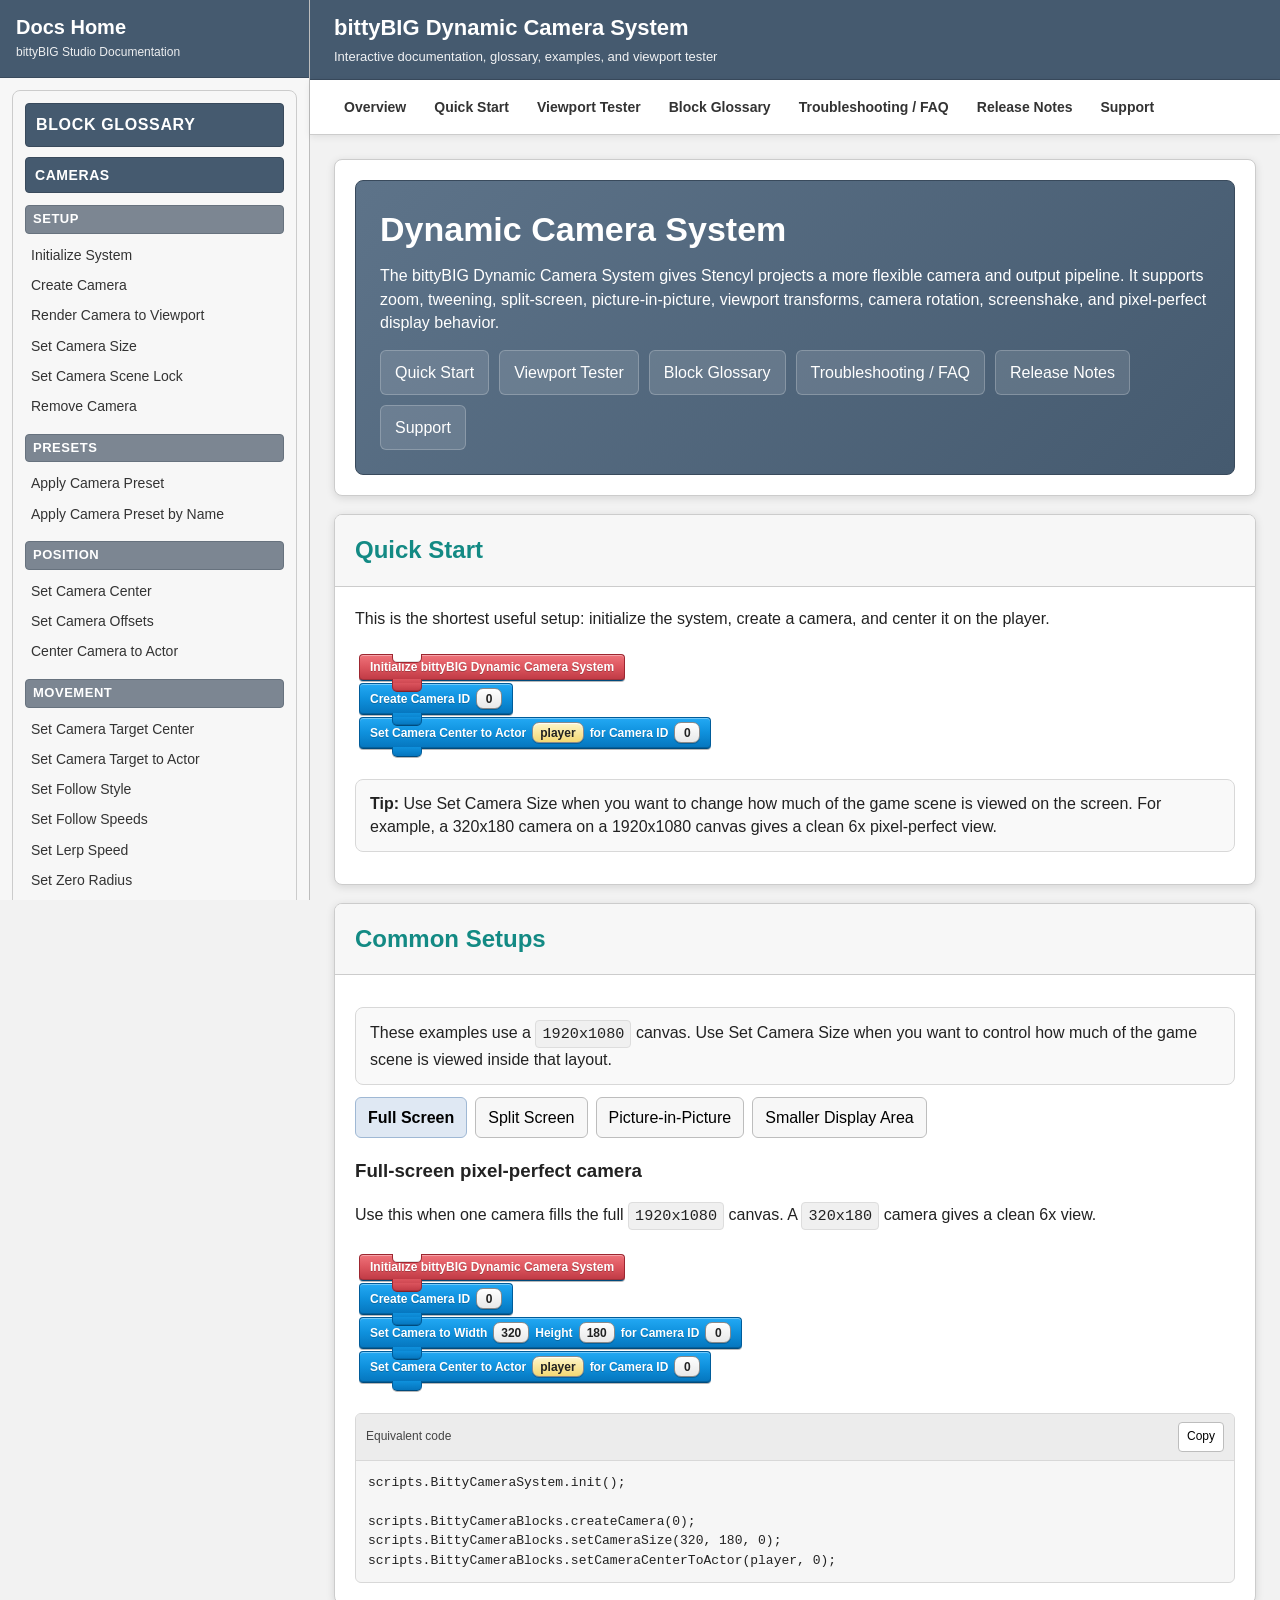
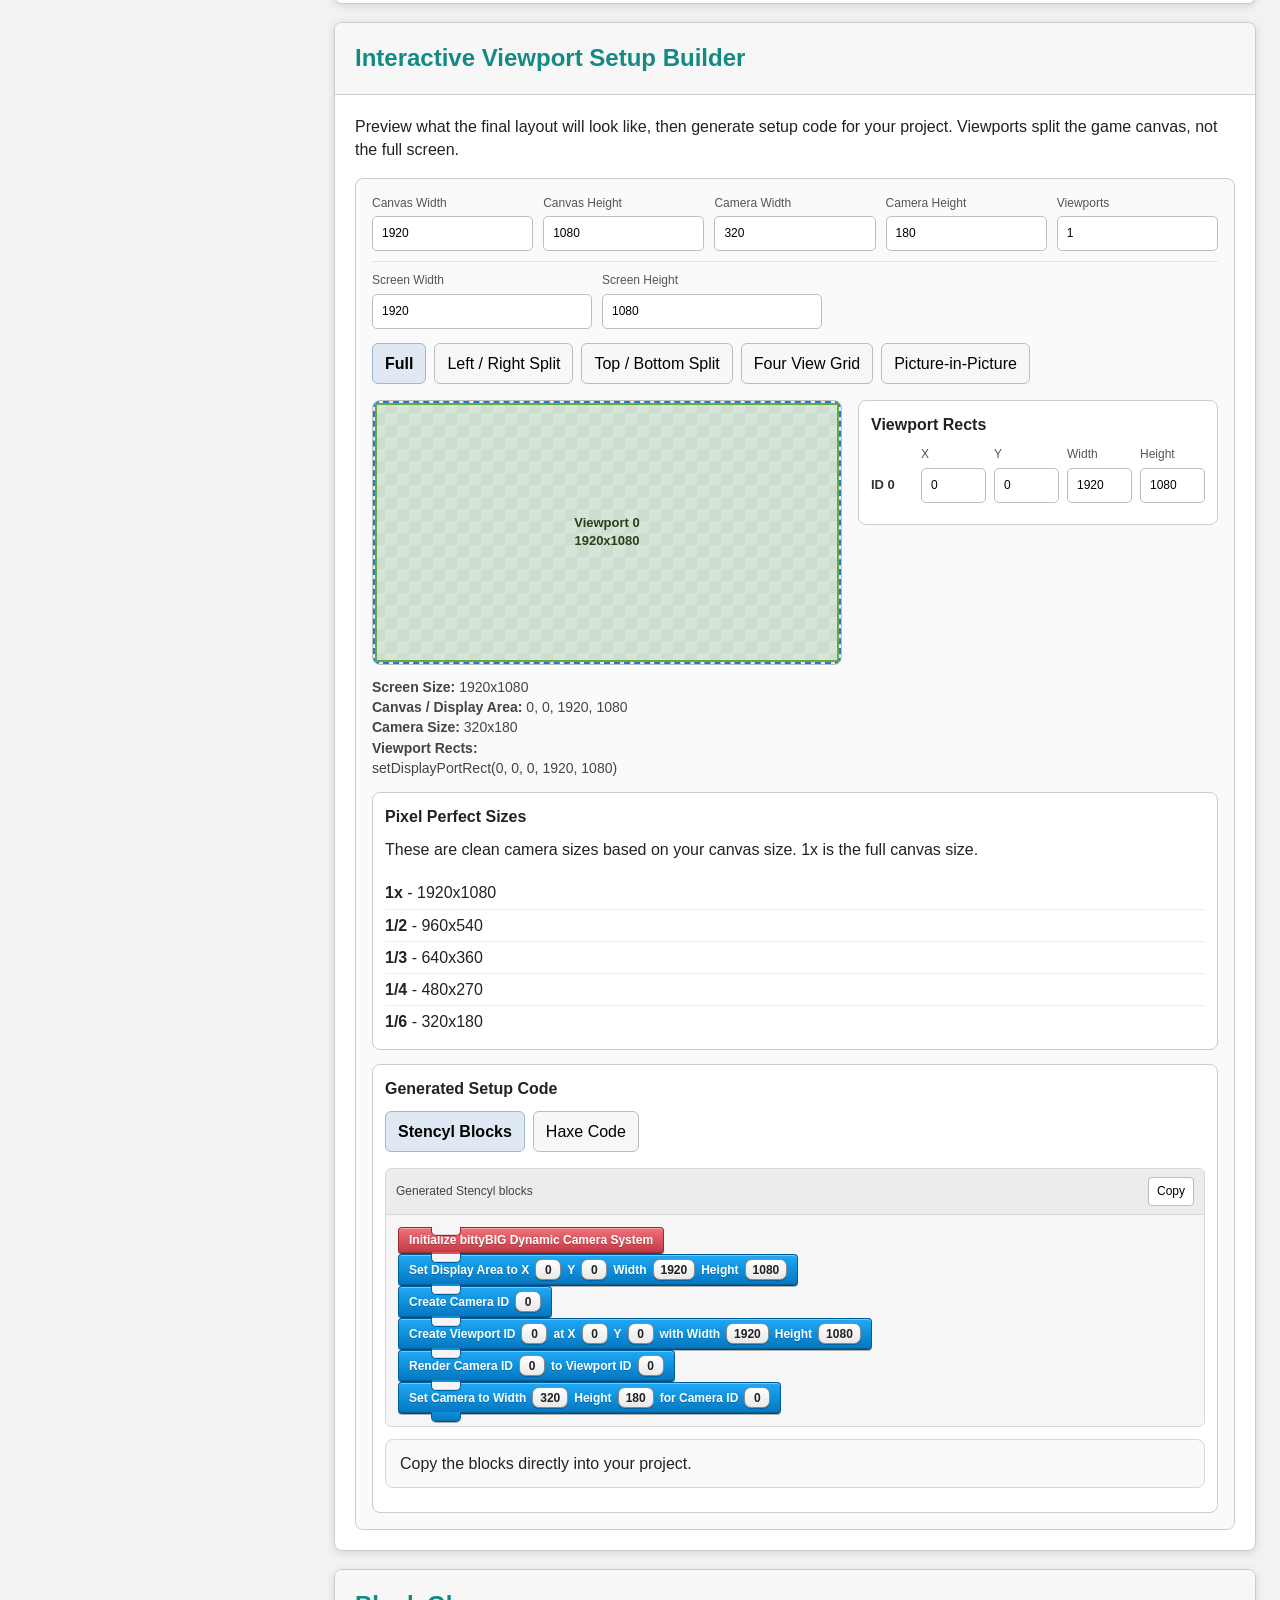
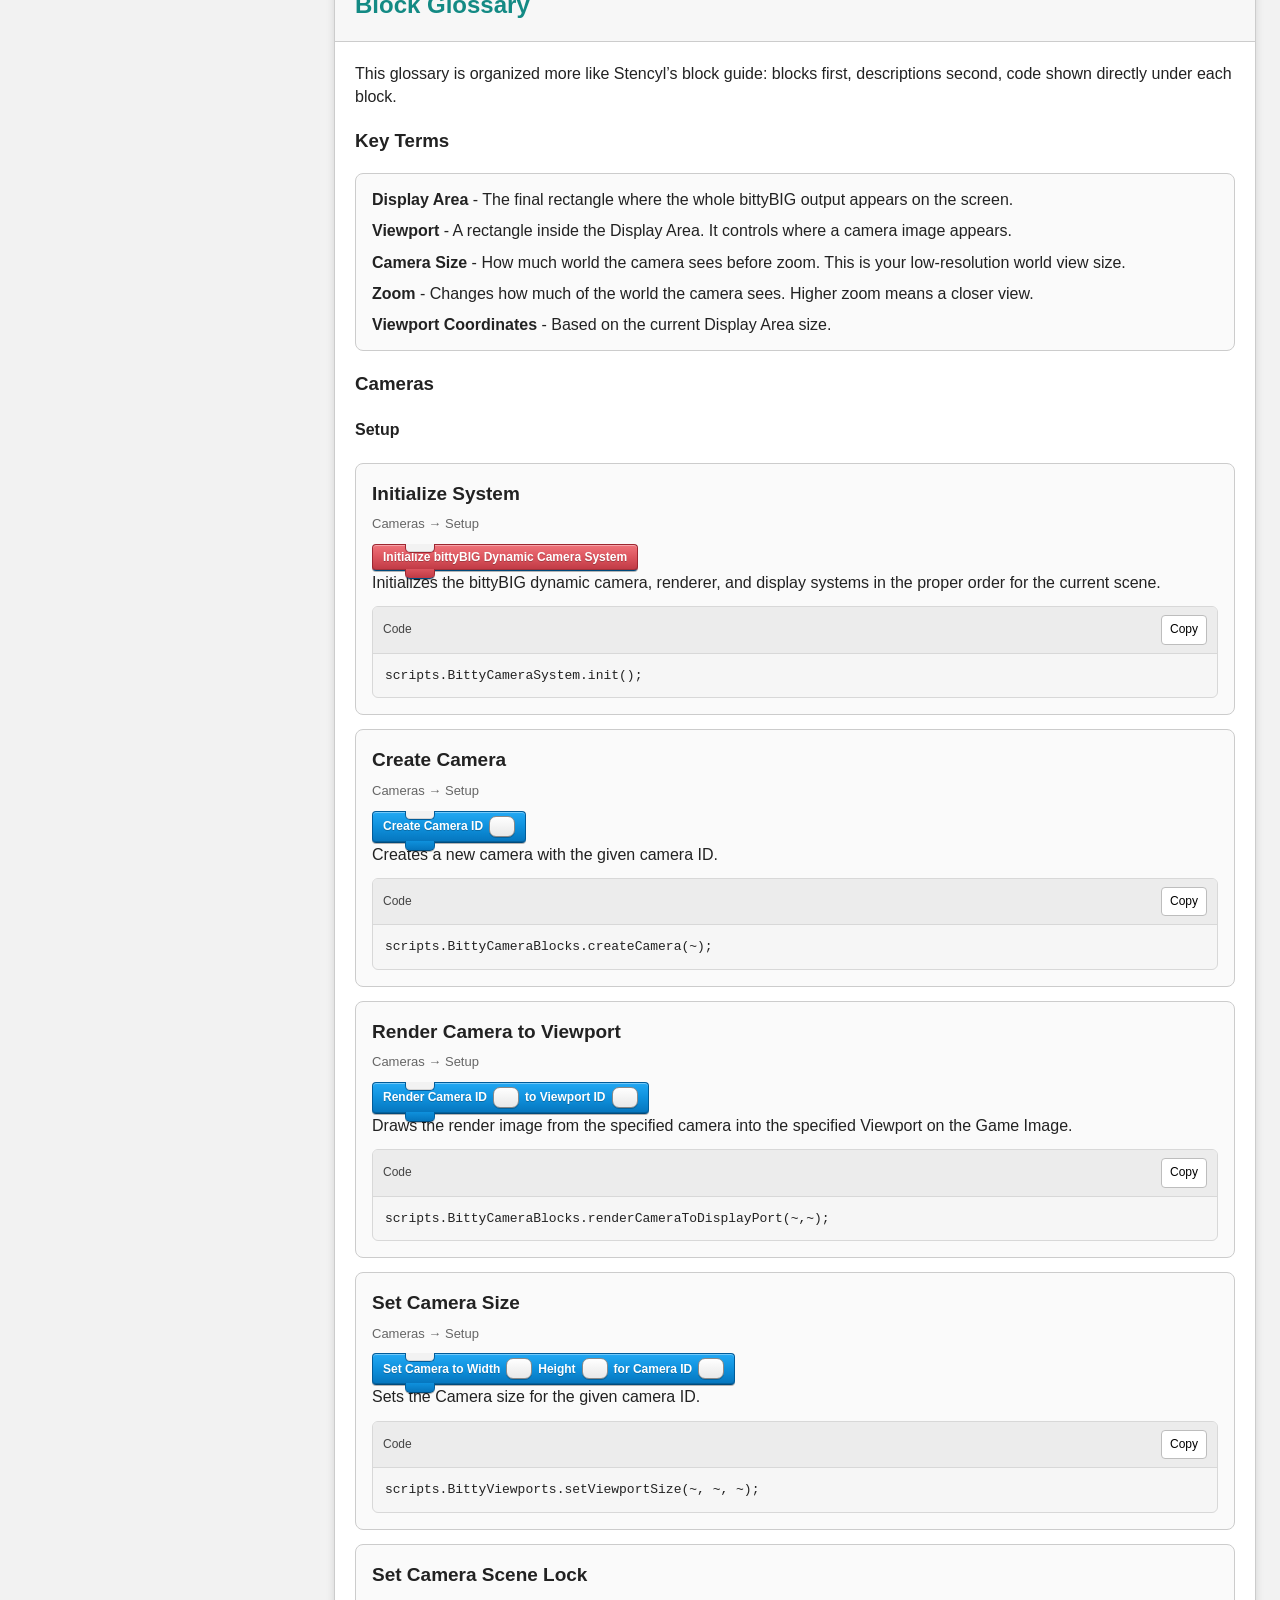
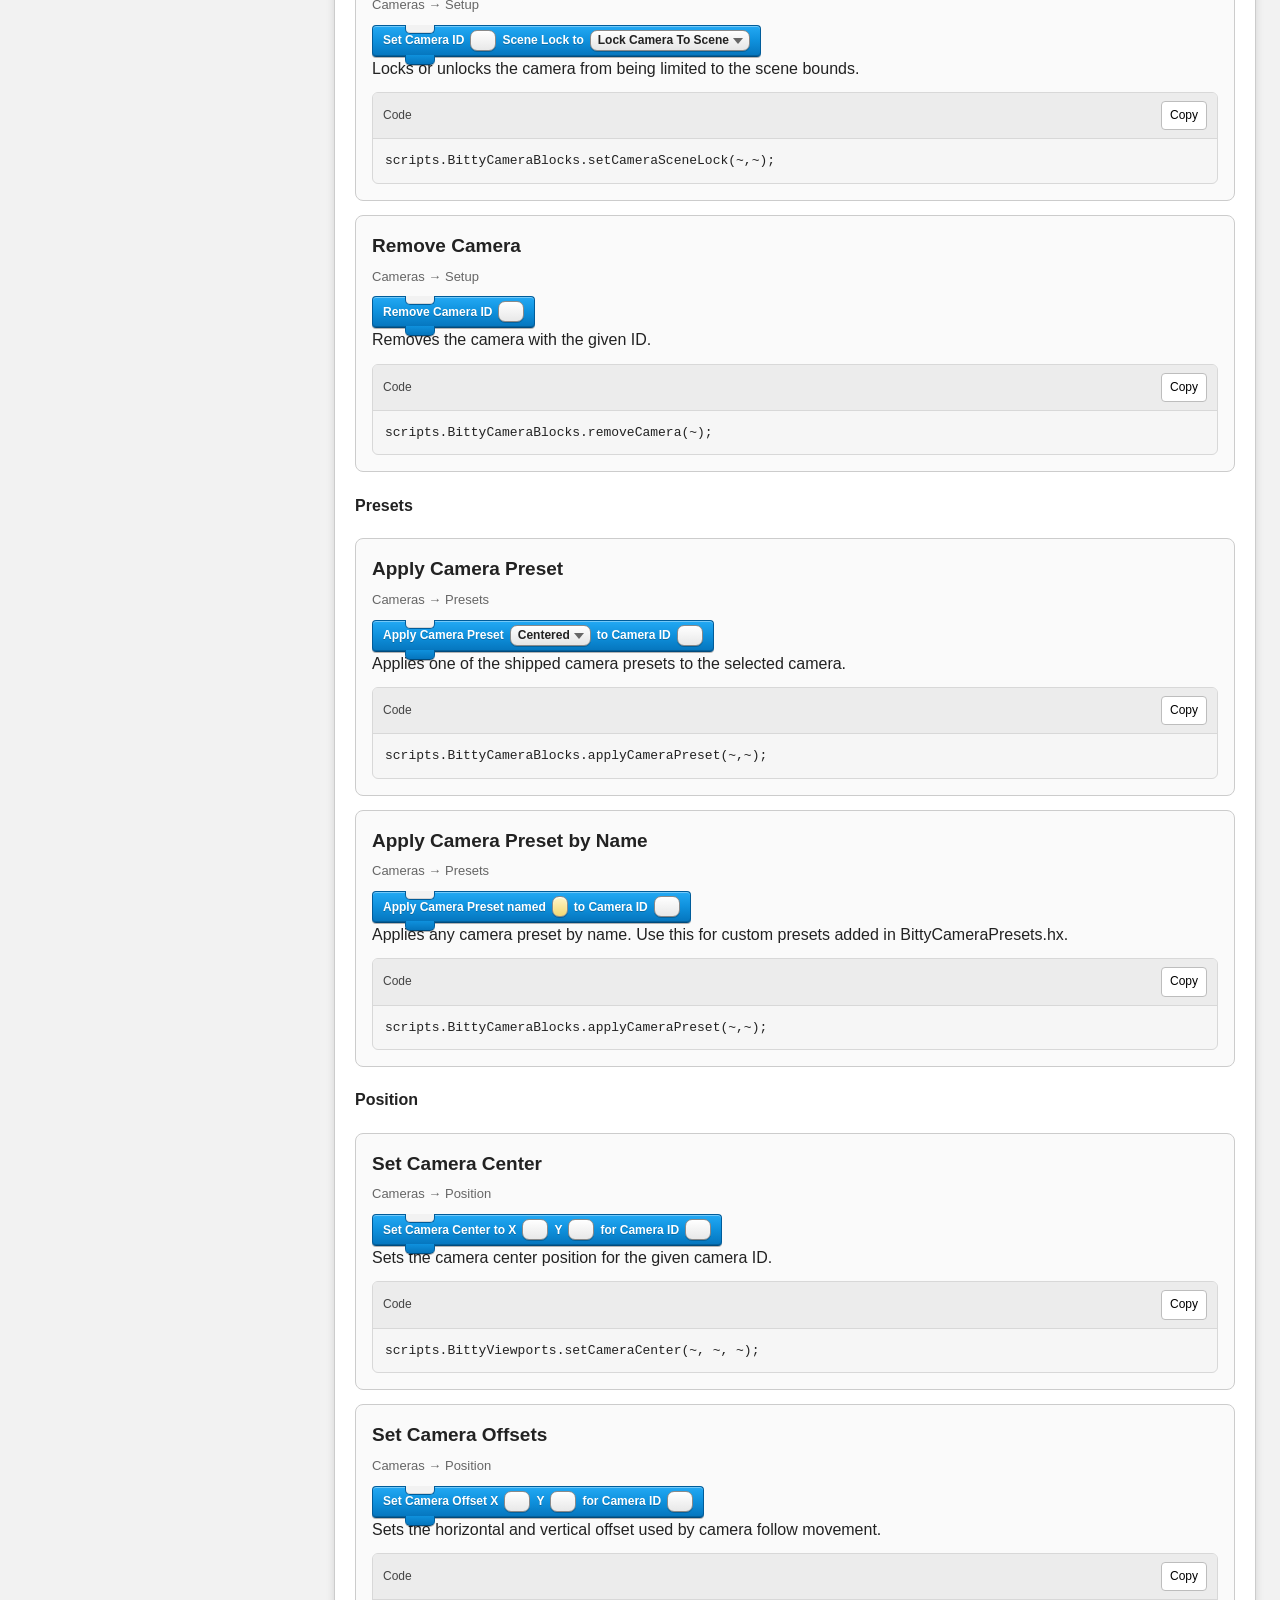
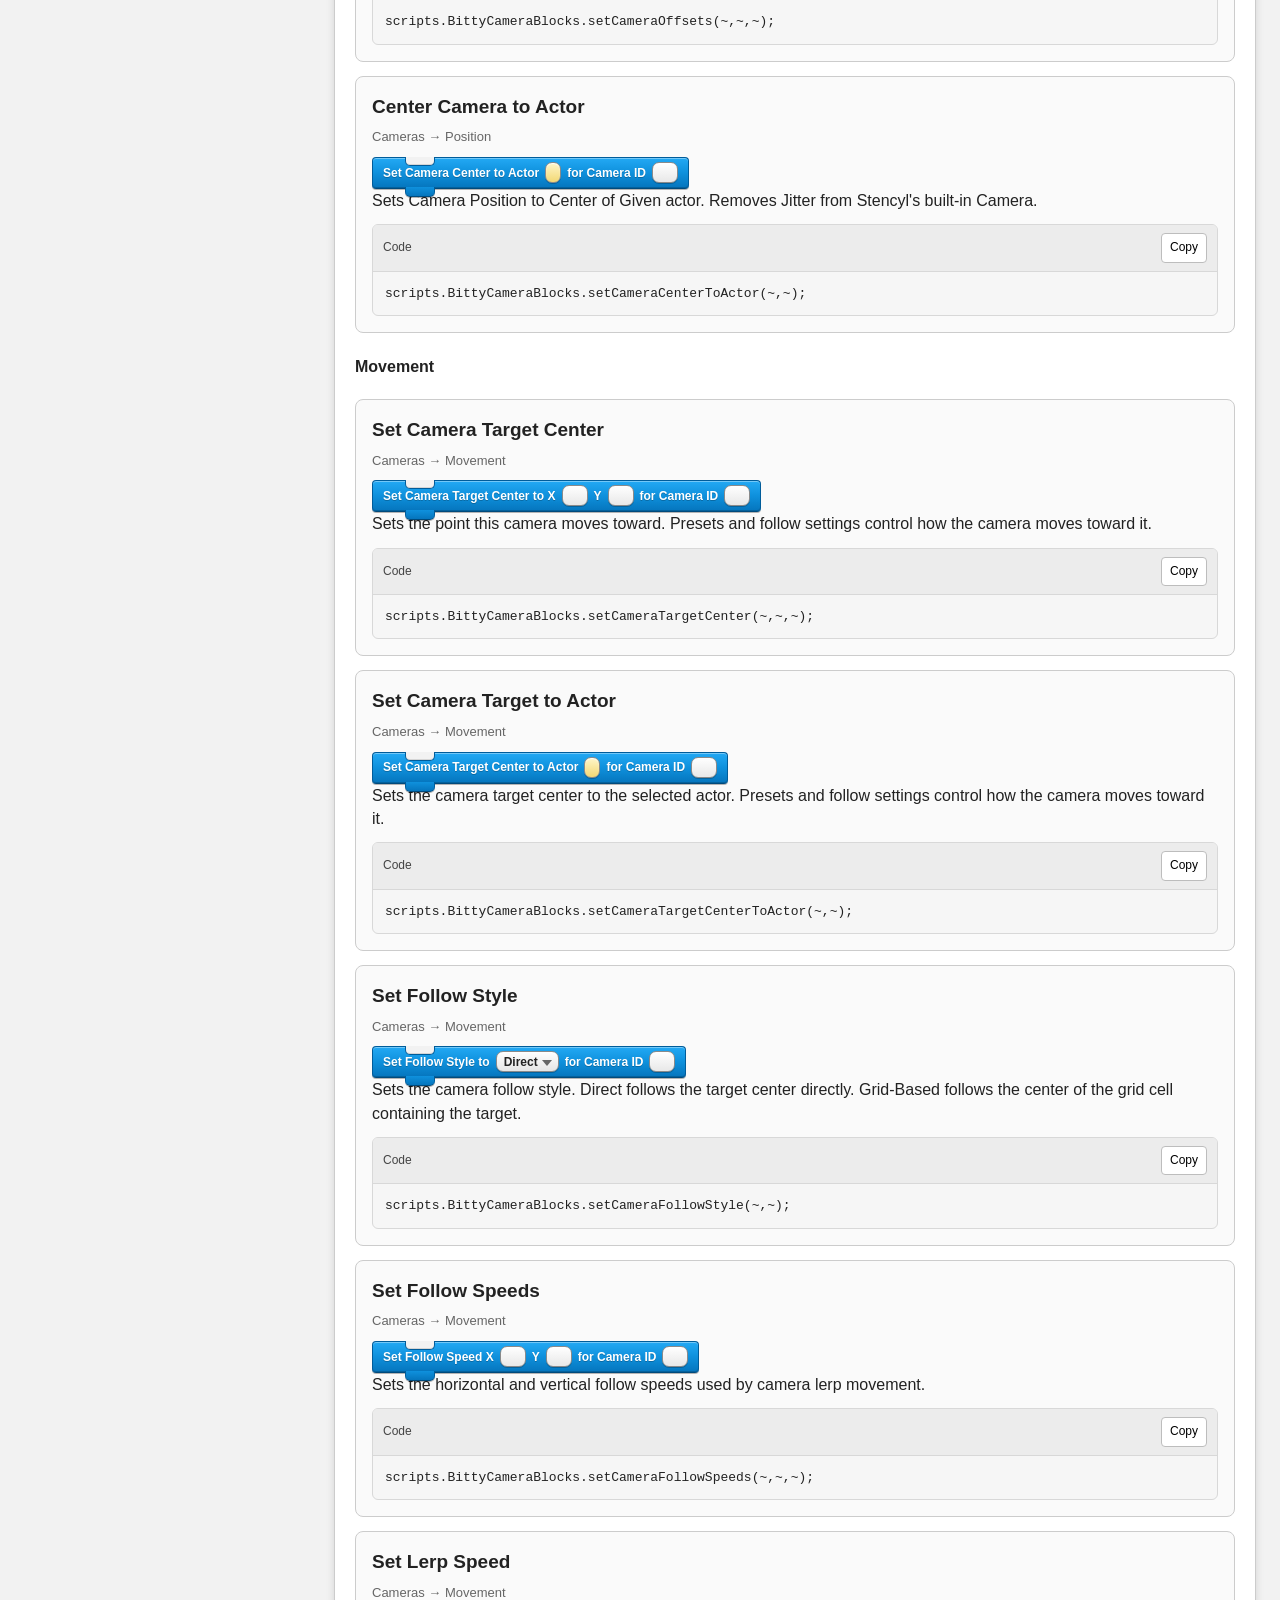
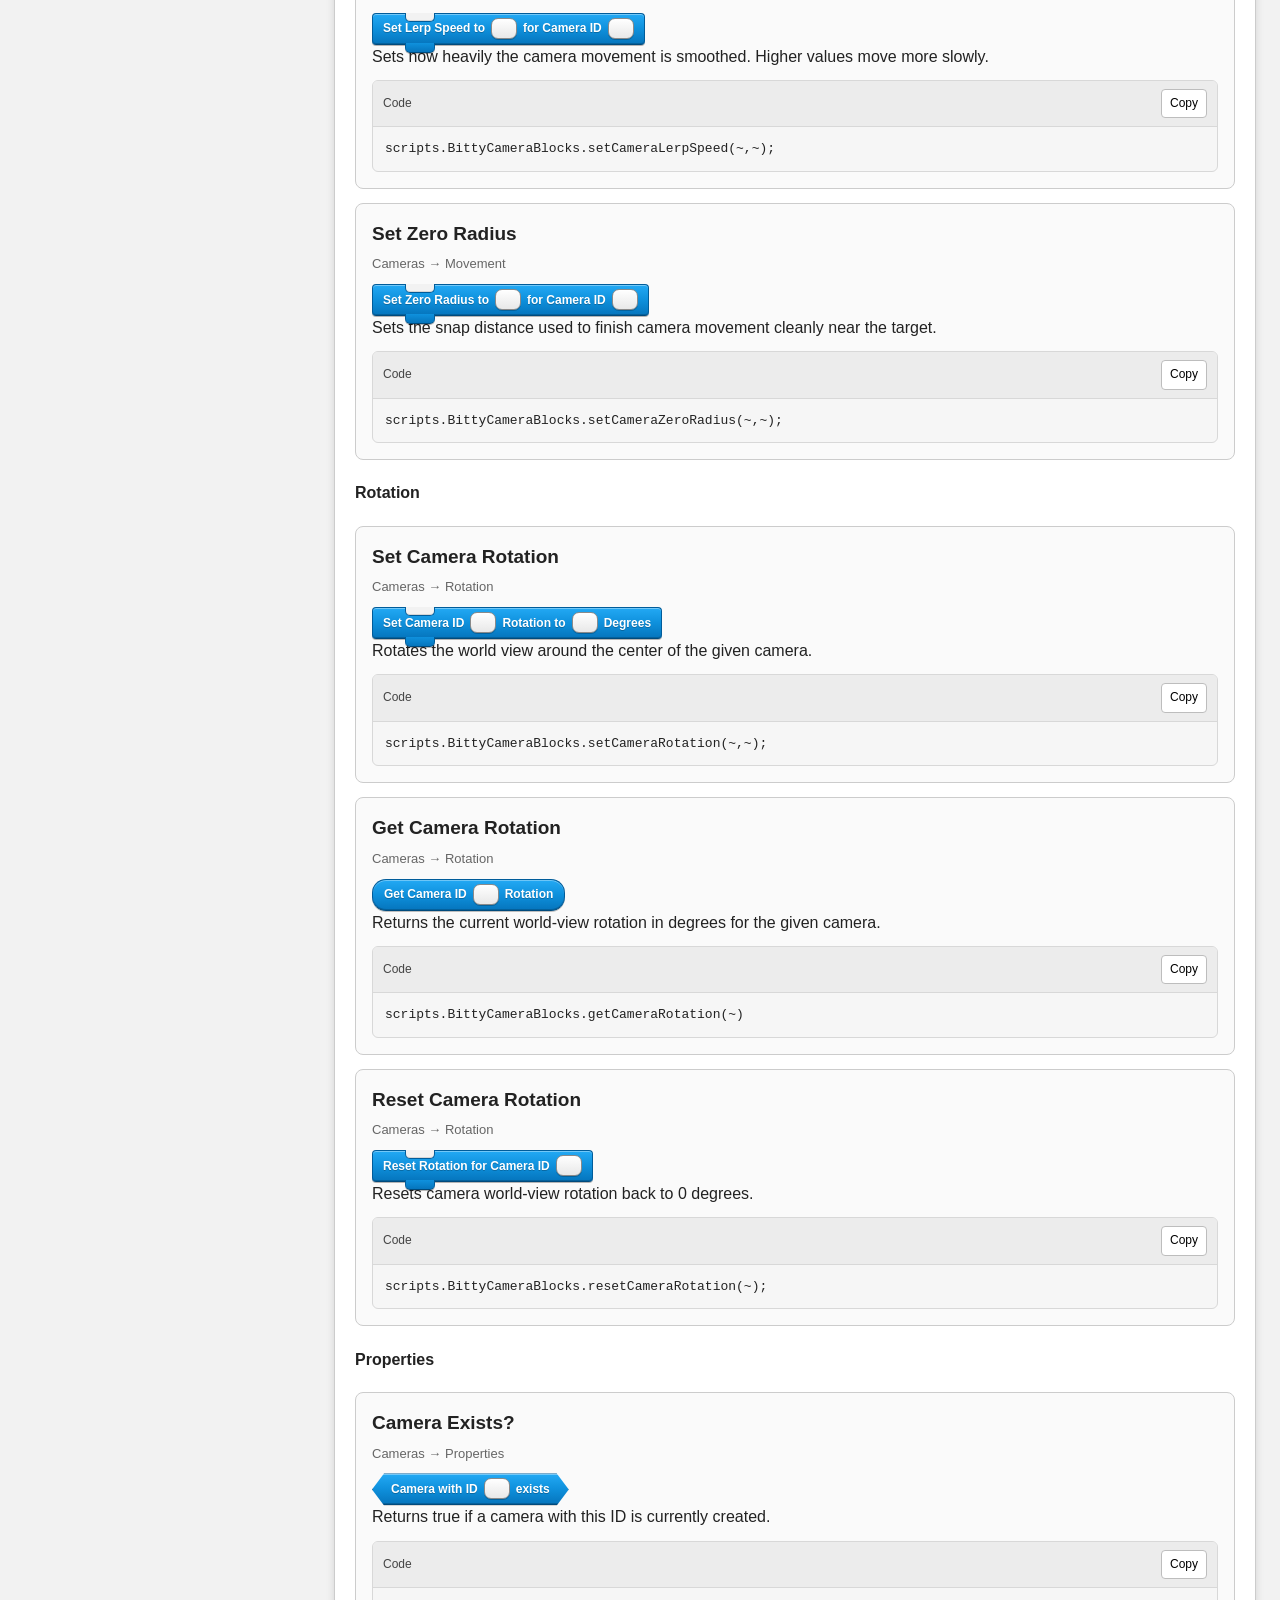
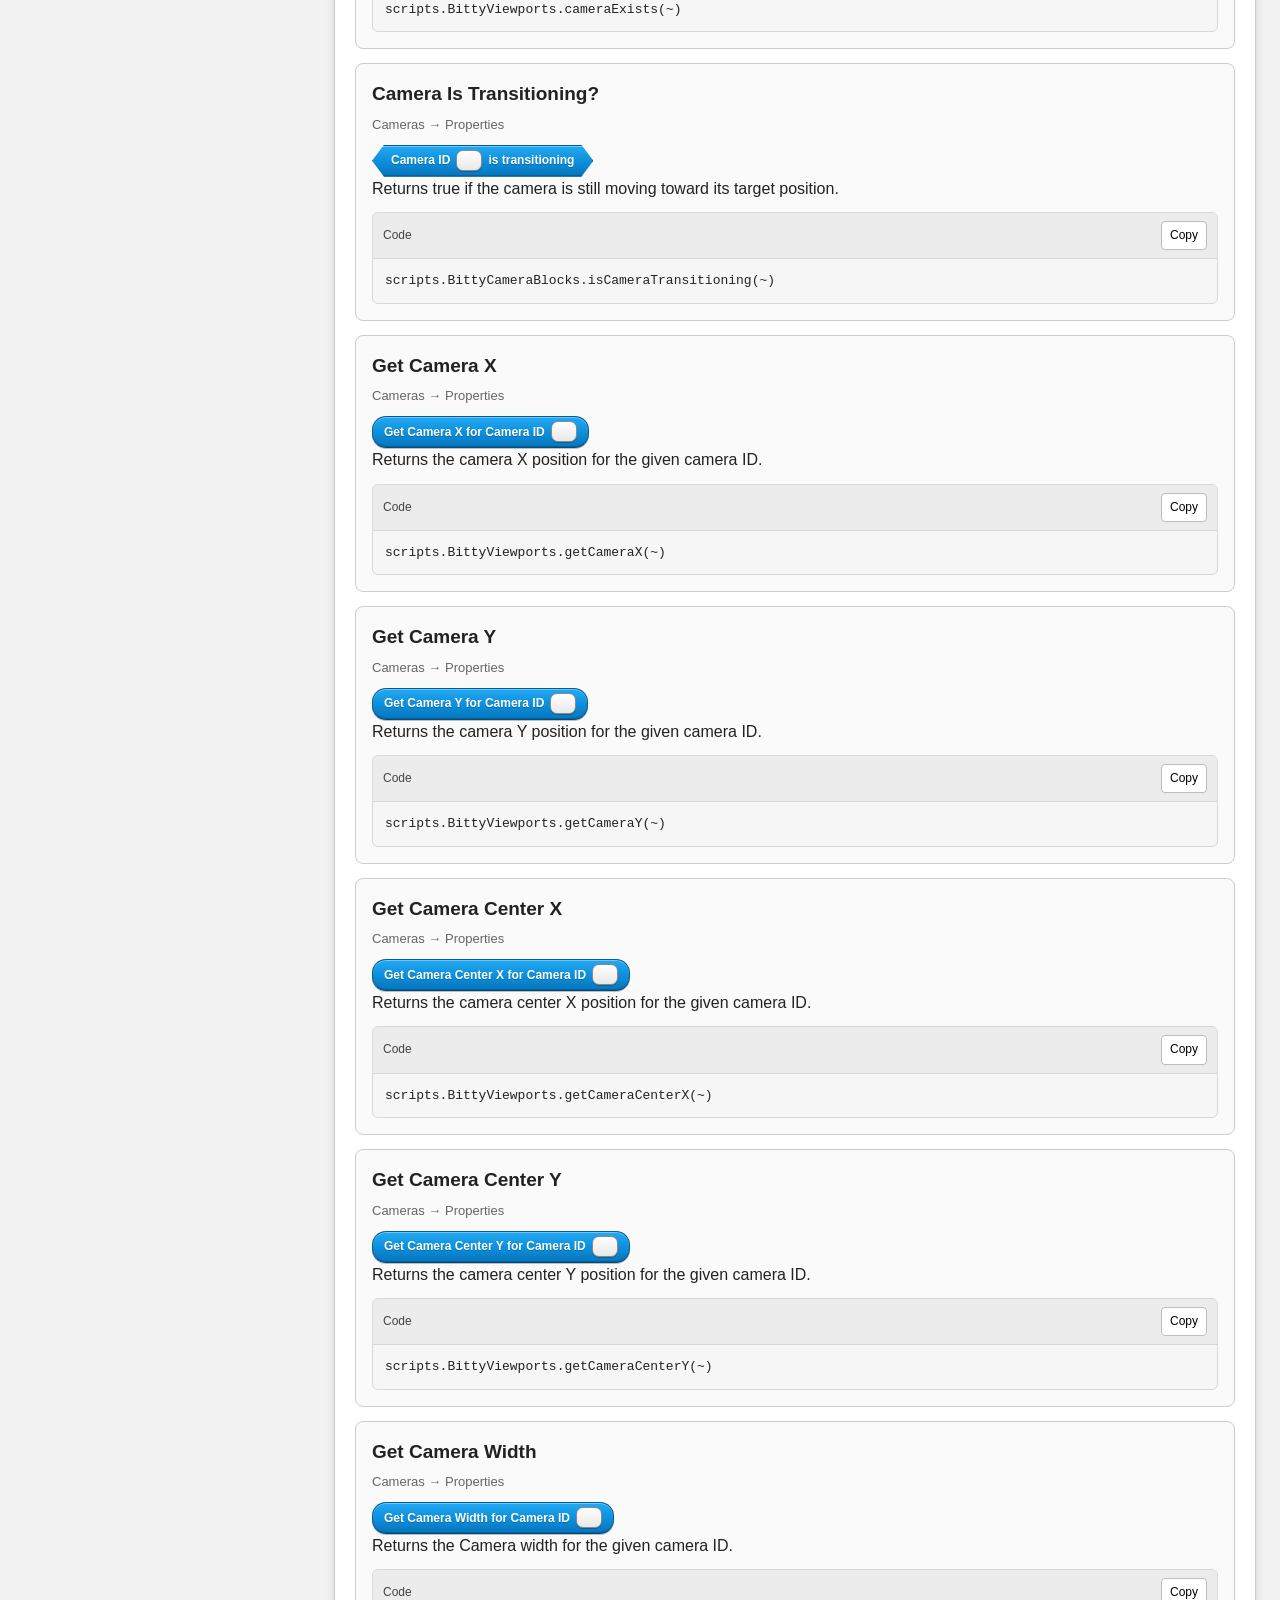
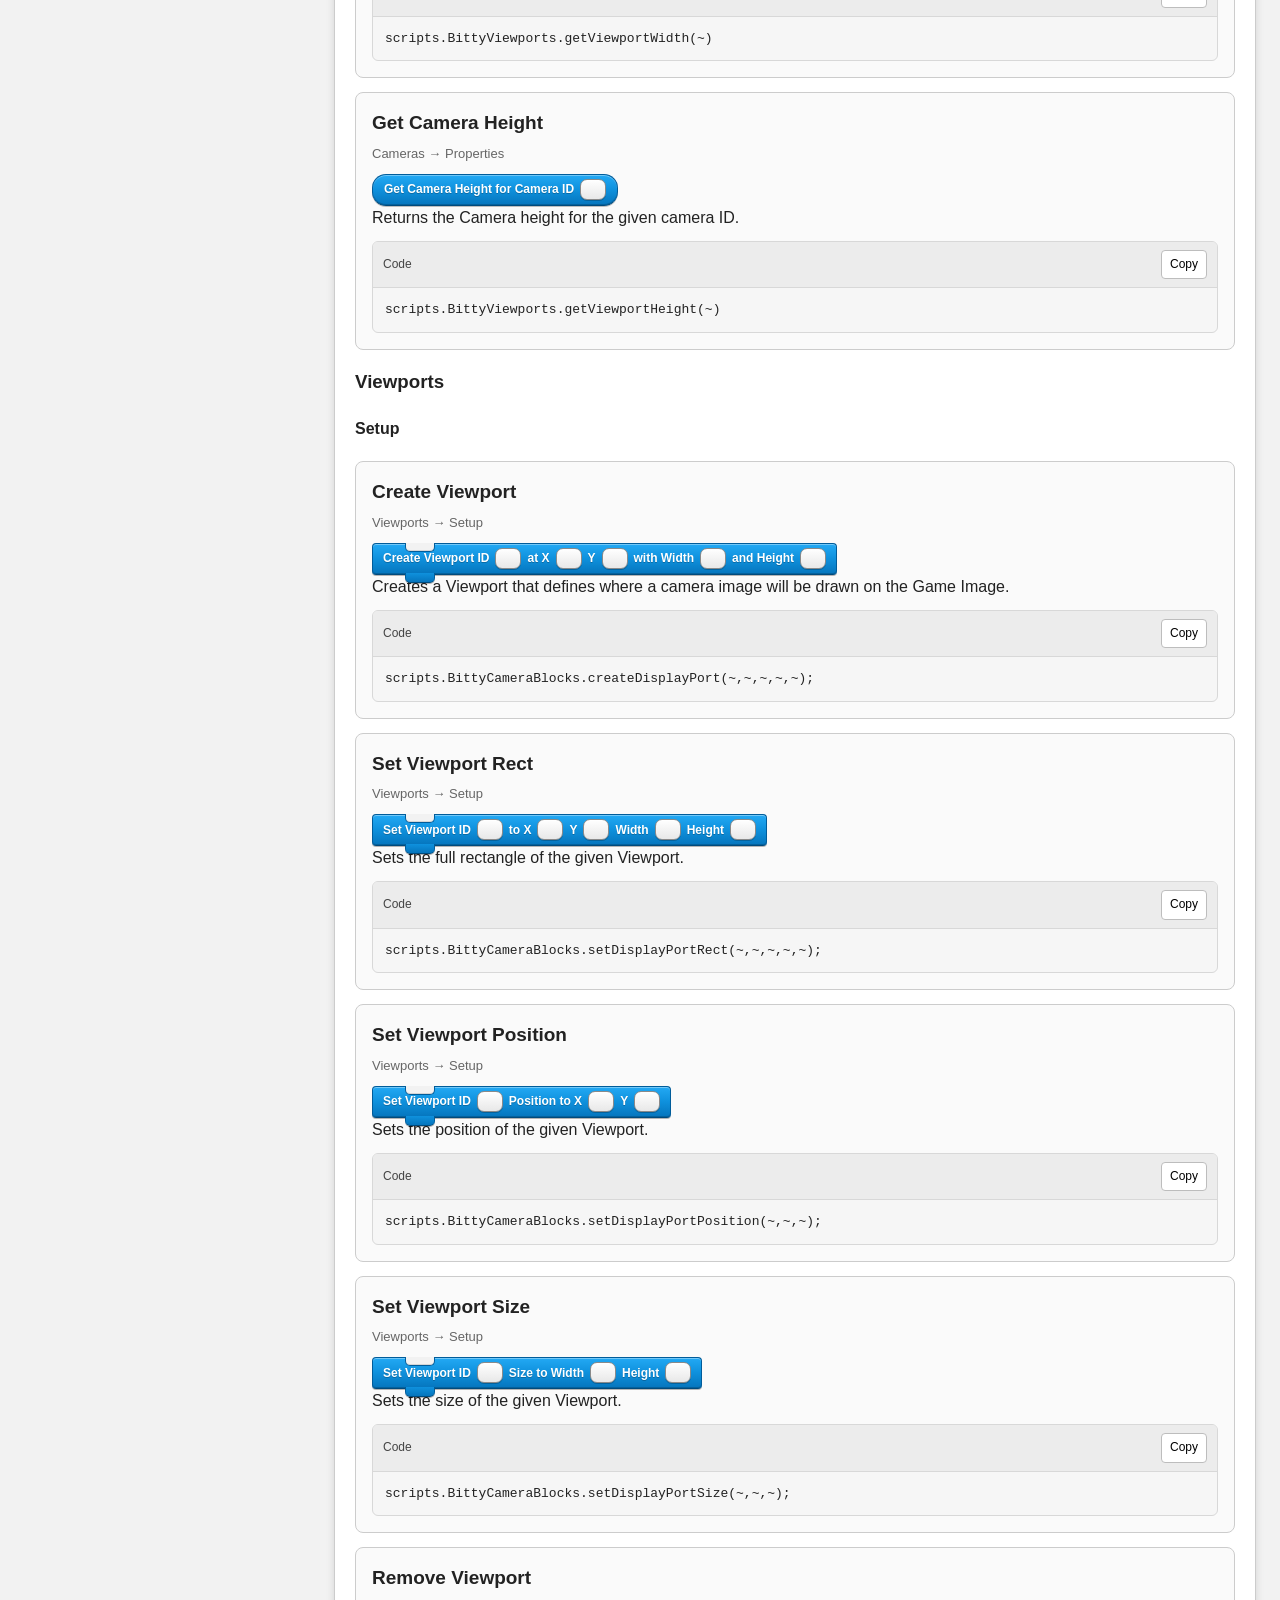
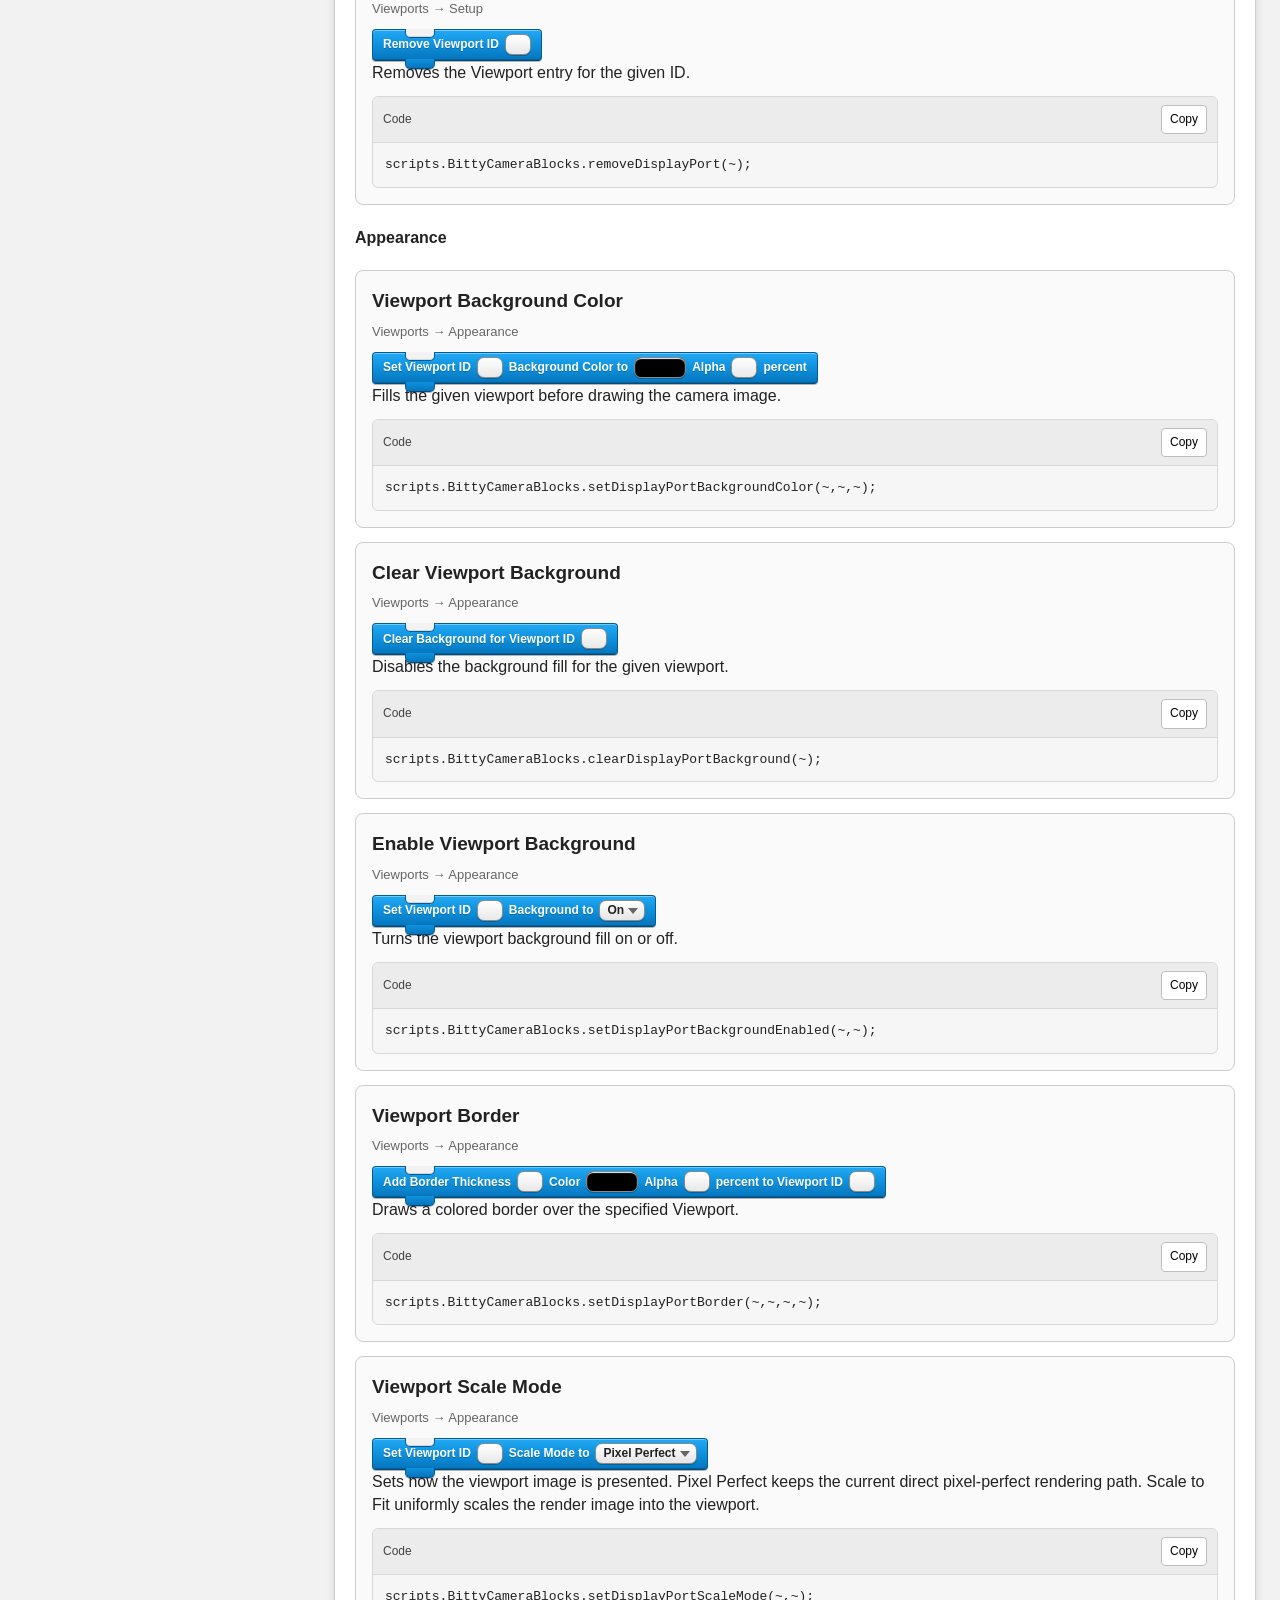
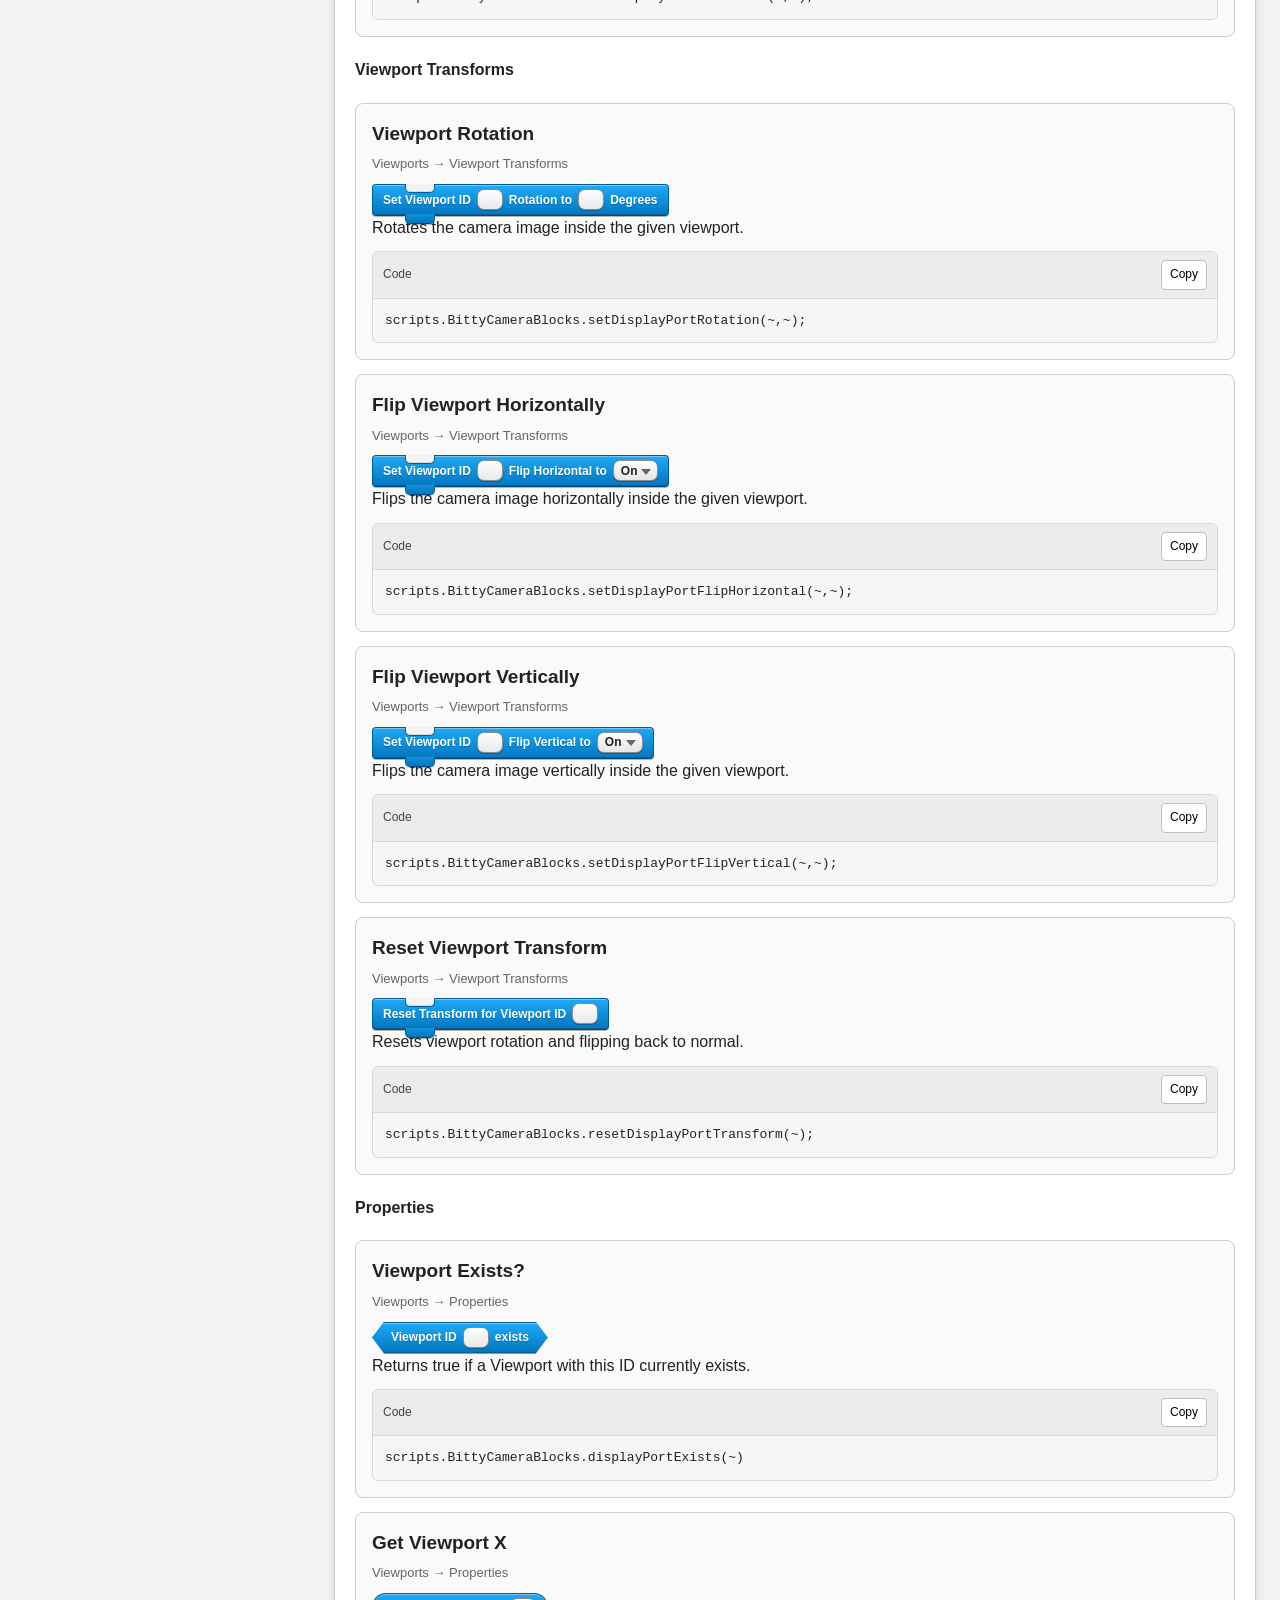
==== commit b22baa1f: "Update index.html" ====
--- a/dynamic-camera-documentation/index.html
+++ b/dynamic-camera-documentation/index.html
@@ -98,6 +98,17 @@
 			line-height: 1.15;
 		}
 
+		.sidebar-header h1 a
+		{
+			color: var(--headerText);
+			text-decoration: none;
+		}
+
+		.sidebar-header h1 a:hover
+		{
+			text-decoration: underline;
+		}
+
 		.sidebar-header .sub
 		{
 			margin-top: 5px;
@@ -239,6 +250,20 @@
 			border-radius: 4px;
 			padding: 4px 7px;
 			margin: 12px 0 6px;
+		}
+
+		.left-glossary-nav .glossary-main-title
+		{
+			font-size: 16px;
+			font-weight: bold;
+			text-transform: uppercase;
+			letter-spacing: 0.04em;
+			color: #ffffff;
+			background: #455a6f;
+			border: 1px solid #394a5c;
+			border-radius: 4px;
+			padding: 9px 10px;
+			margin: 0 0 10px;
 		}
 
 		.left-glossary-nav .cat > .cat-title:first-child
@@ -1229,9 +1254,11 @@
 <div class="app">
 <aside class="sidebar">
 <div class="sidebar-header">
-<h1>Block Glossary</h1>
+<h1><a href="https://docs.bittybigstudio.com/">Docs Home</a></h1>
+<div class="sub">bittyBIG Studio Documentation</div>
 </div>
 <div class="glossary-sidebar left-glossary-nav">
+<div class="glossary-main-title">Block Glossary</div>
 <div class="cat">
 <div class="cat-title">Cameras</div>
 <div class="cat-title">Setup</div>
@@ -1330,7 +1357,7 @@
 <div class="topbar">
 <div class="title">bittyBIG Dynamic Camera System</div>
 <div class="subtitle">Interactive documentation, glossary, examples, and viewport tester</div>
-</div><nav class="top-nav"><a href="#overview">Overview</a><a href="#quick-start">Quick Start</a><a href="#interactive-demo">Viewport Tester</a><a href="#glossary">Block Glossary</a><a href="#troubleshooting">Troubleshooting / FAQ</a><a href="#release-notes">Release Notes</a></nav>
+</div><nav class="top-nav"><a href="#overview">Overview</a><a href="#quick-start">Quick Start</a><a href="#interactive-demo">Viewport Tester</a><a href="#glossary">Block Glossary</a><a href="#troubleshooting">Troubleshooting / FAQ</a><a href="#release-notes">Release Notes</a><a href="https://discord.gg/BR3WJM4zfG">Support</a></nav>
 <div class="content">
 <section class="section doc-section" data-search="overview introduction dynamic camera split screen zoom rotation screenshake viewport tester" id="overview">
 <div class="section-body">
@@ -1342,12 +1369,12 @@
 								screenshake, and pixel-perfect display behavior.
 							</p>
 <div class="hero-buttons">
-<a class="btn" href="#overview">Overview</a>
 <a class="btn" href="#quick-start">Quick Start</a>
 <a class="btn" href="#interactive-demo">Viewport Tester</a>
 <a class="btn" href="#glossary">Block Glossary</a>
 <a class="btn" href="#troubleshooting">Troubleshooting / FAQ</a>
 <a class="btn" href="#release-notes">Release Notes</a>
+<a class="btn" href="https://discord.gg/BR3WJM4zfG">Support</a>
 </div>
 </div>
 </div>
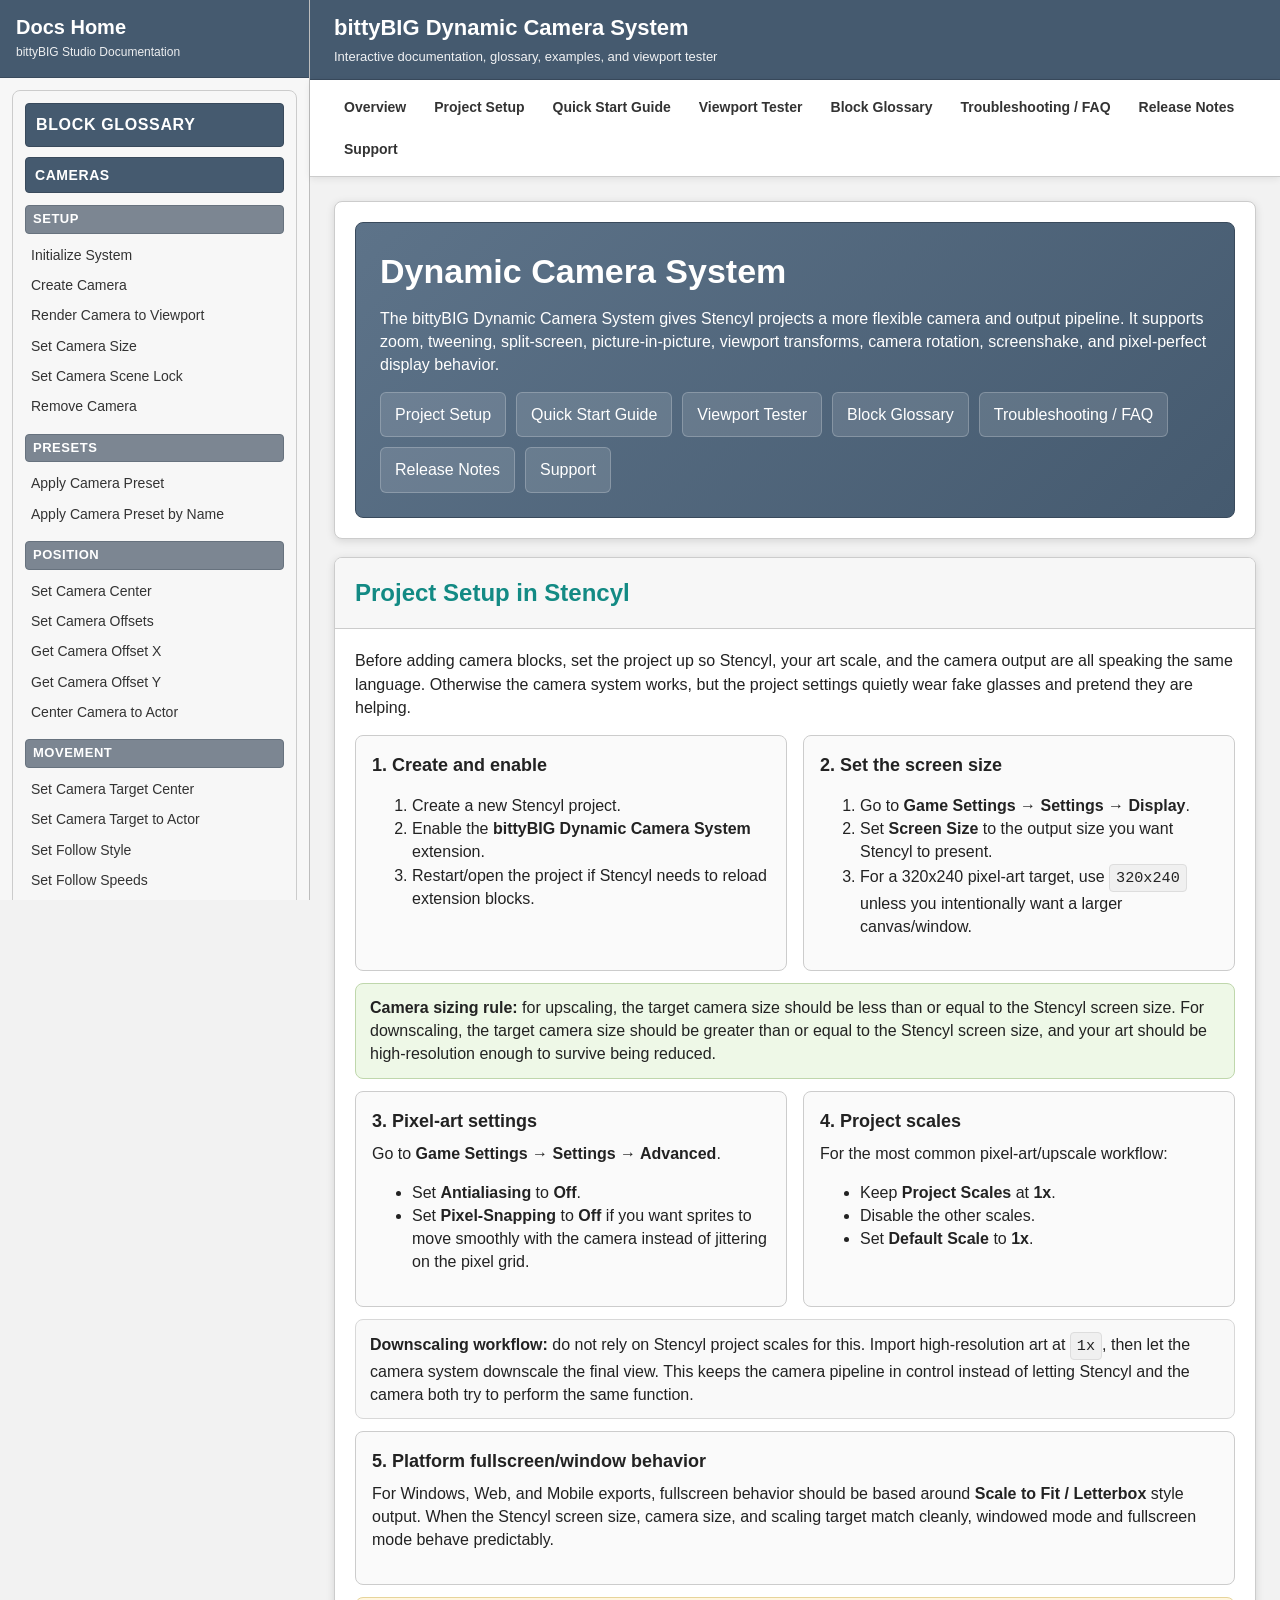
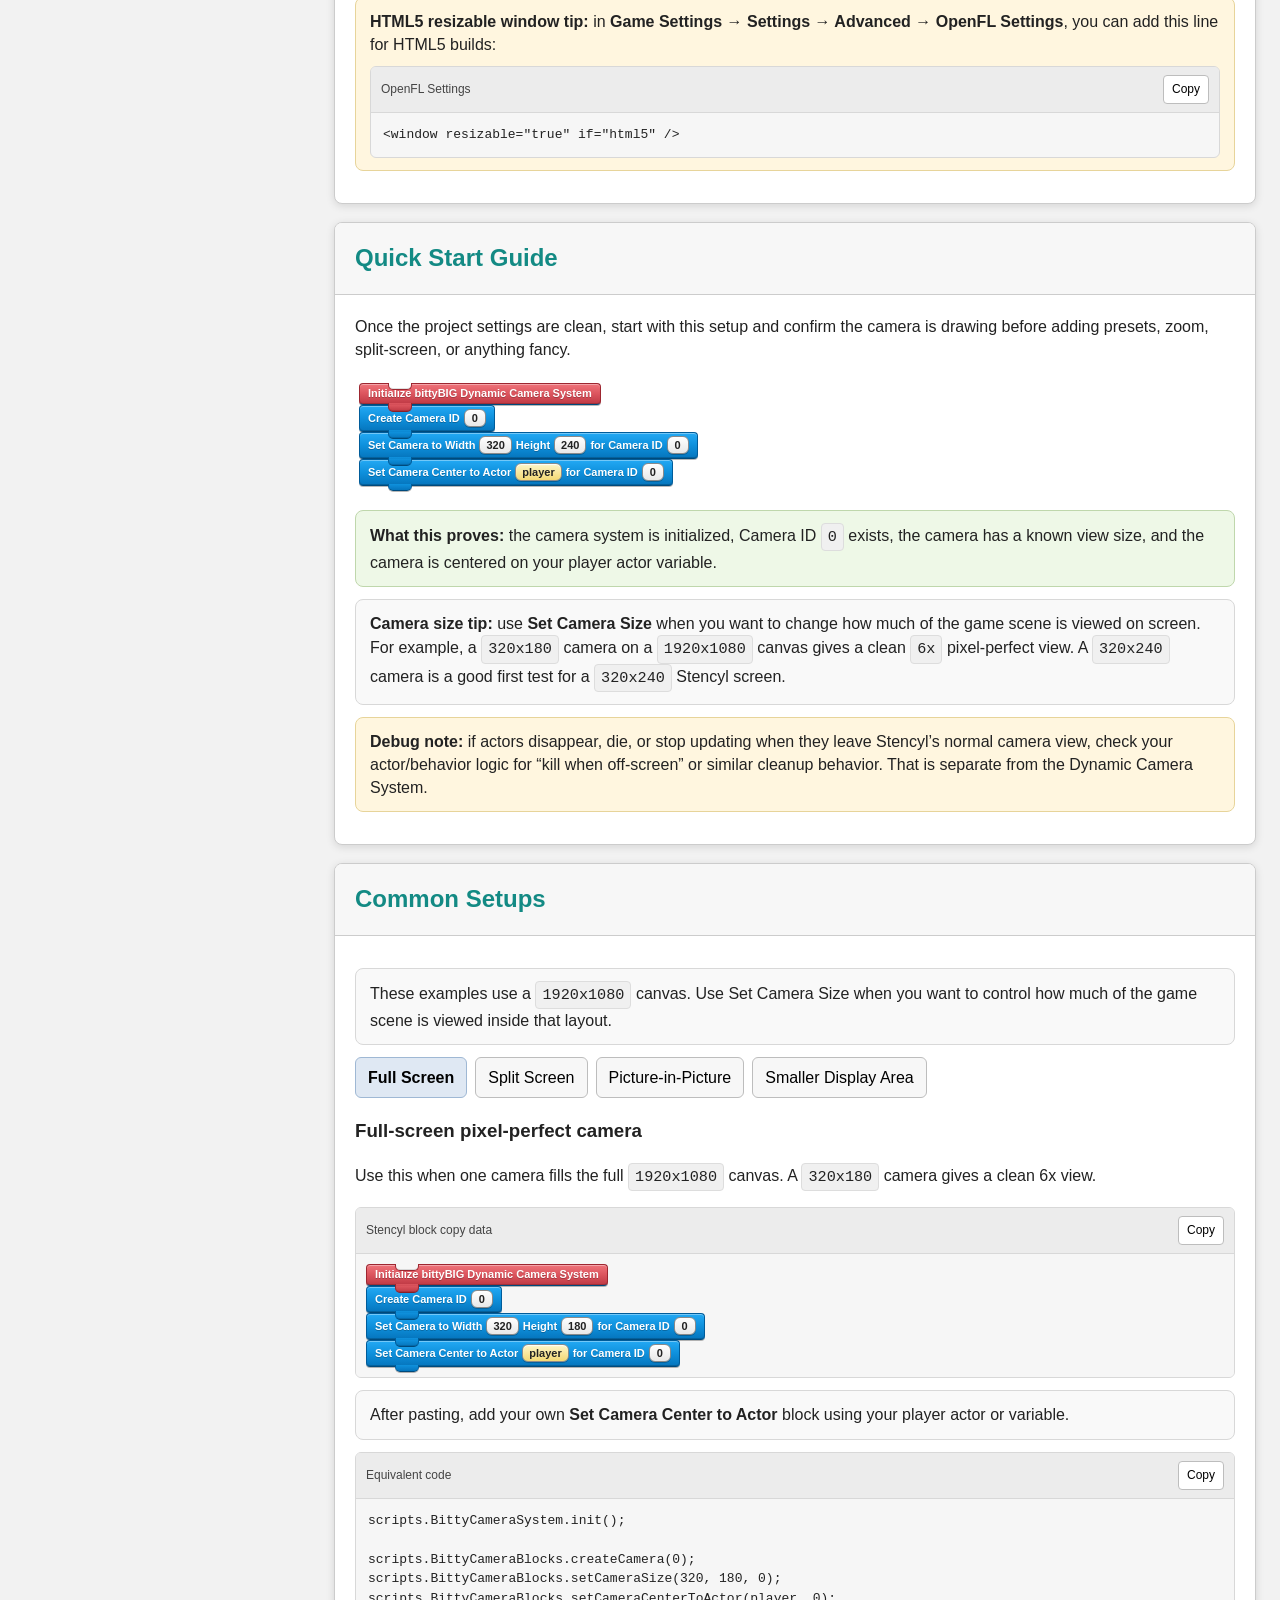
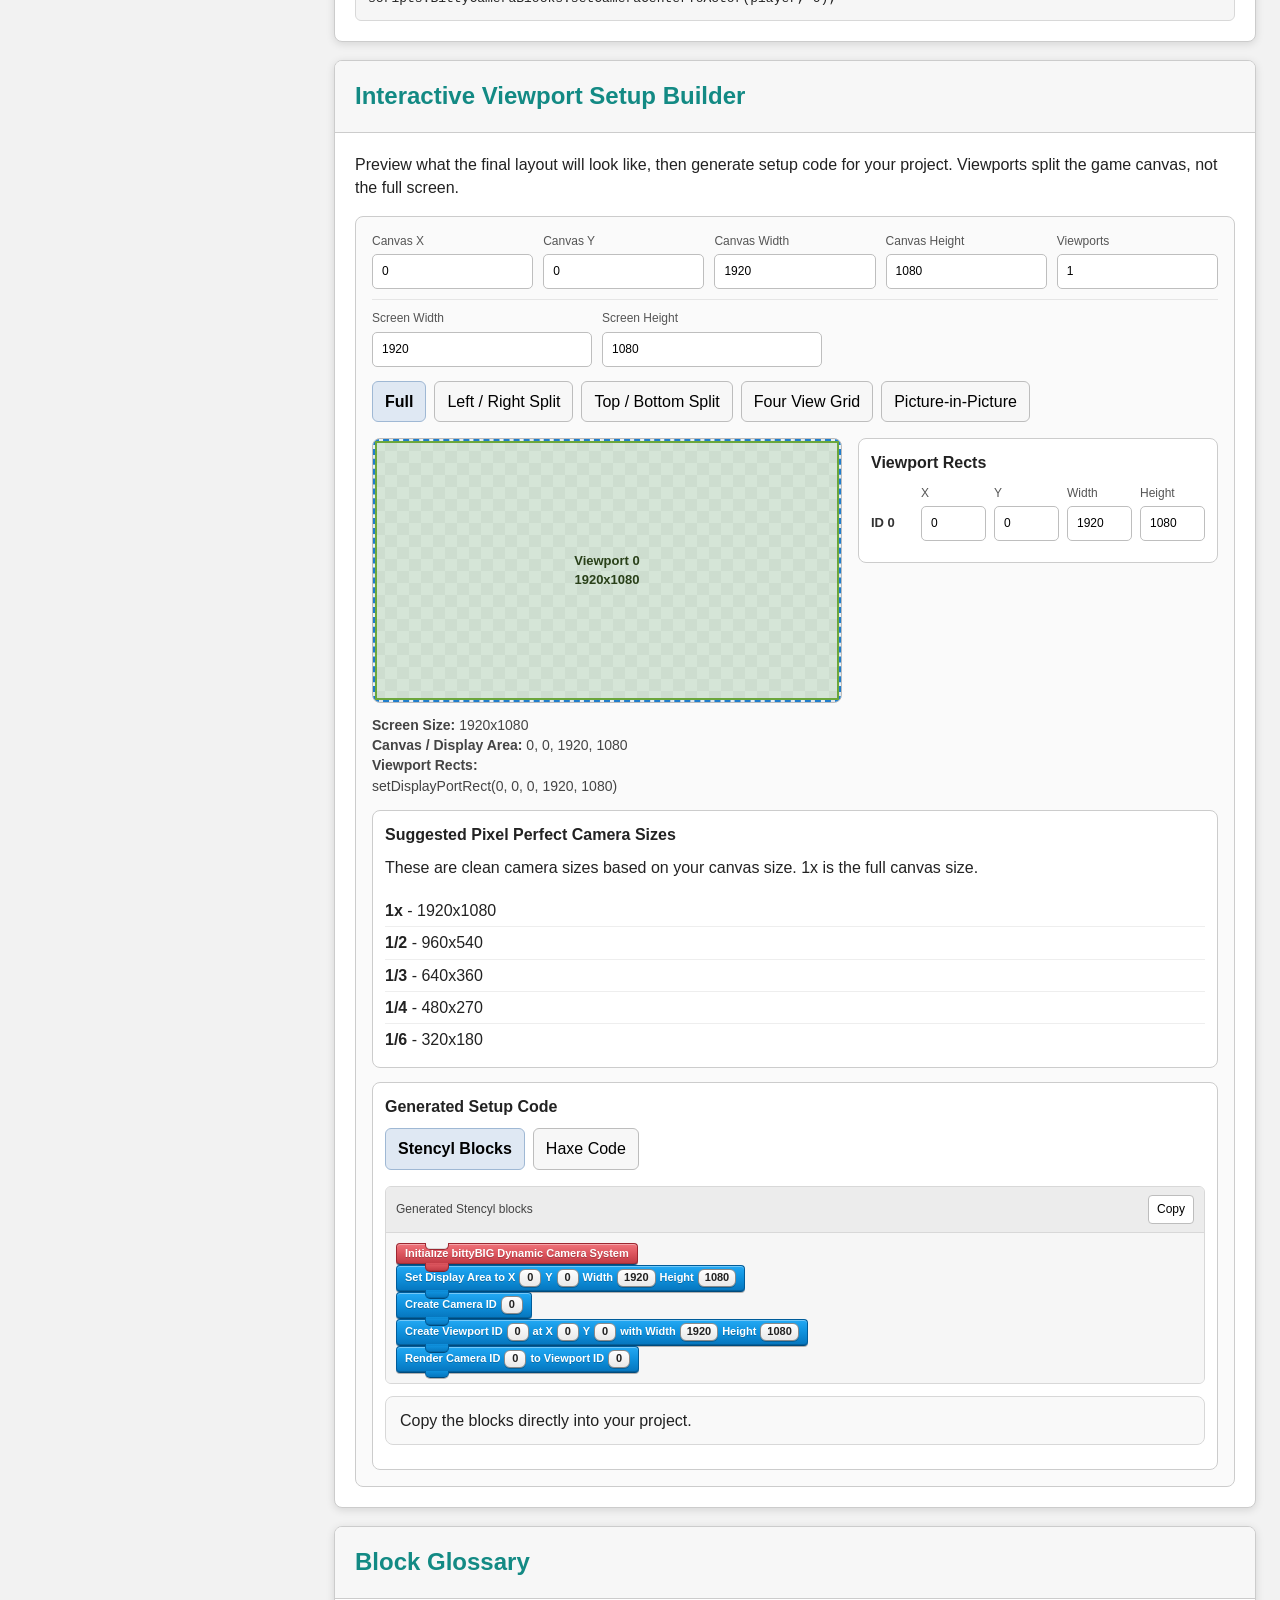
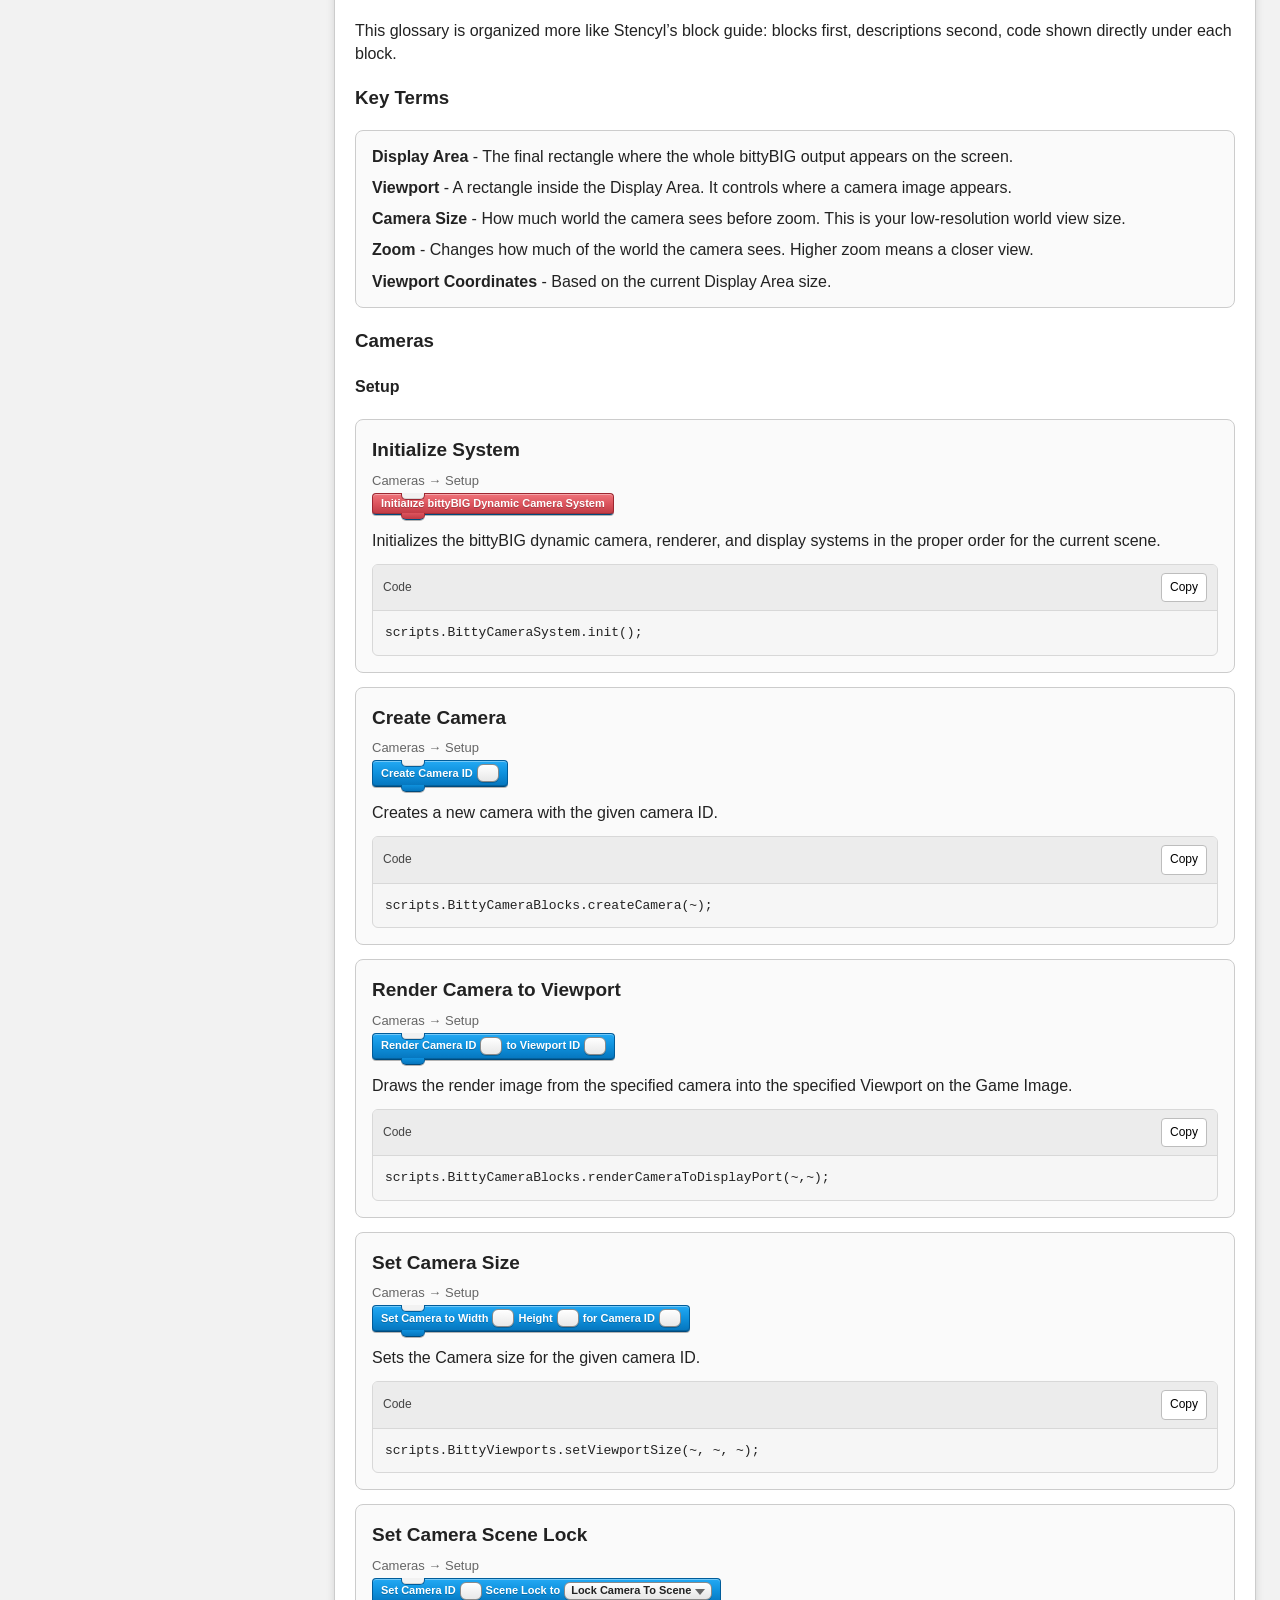
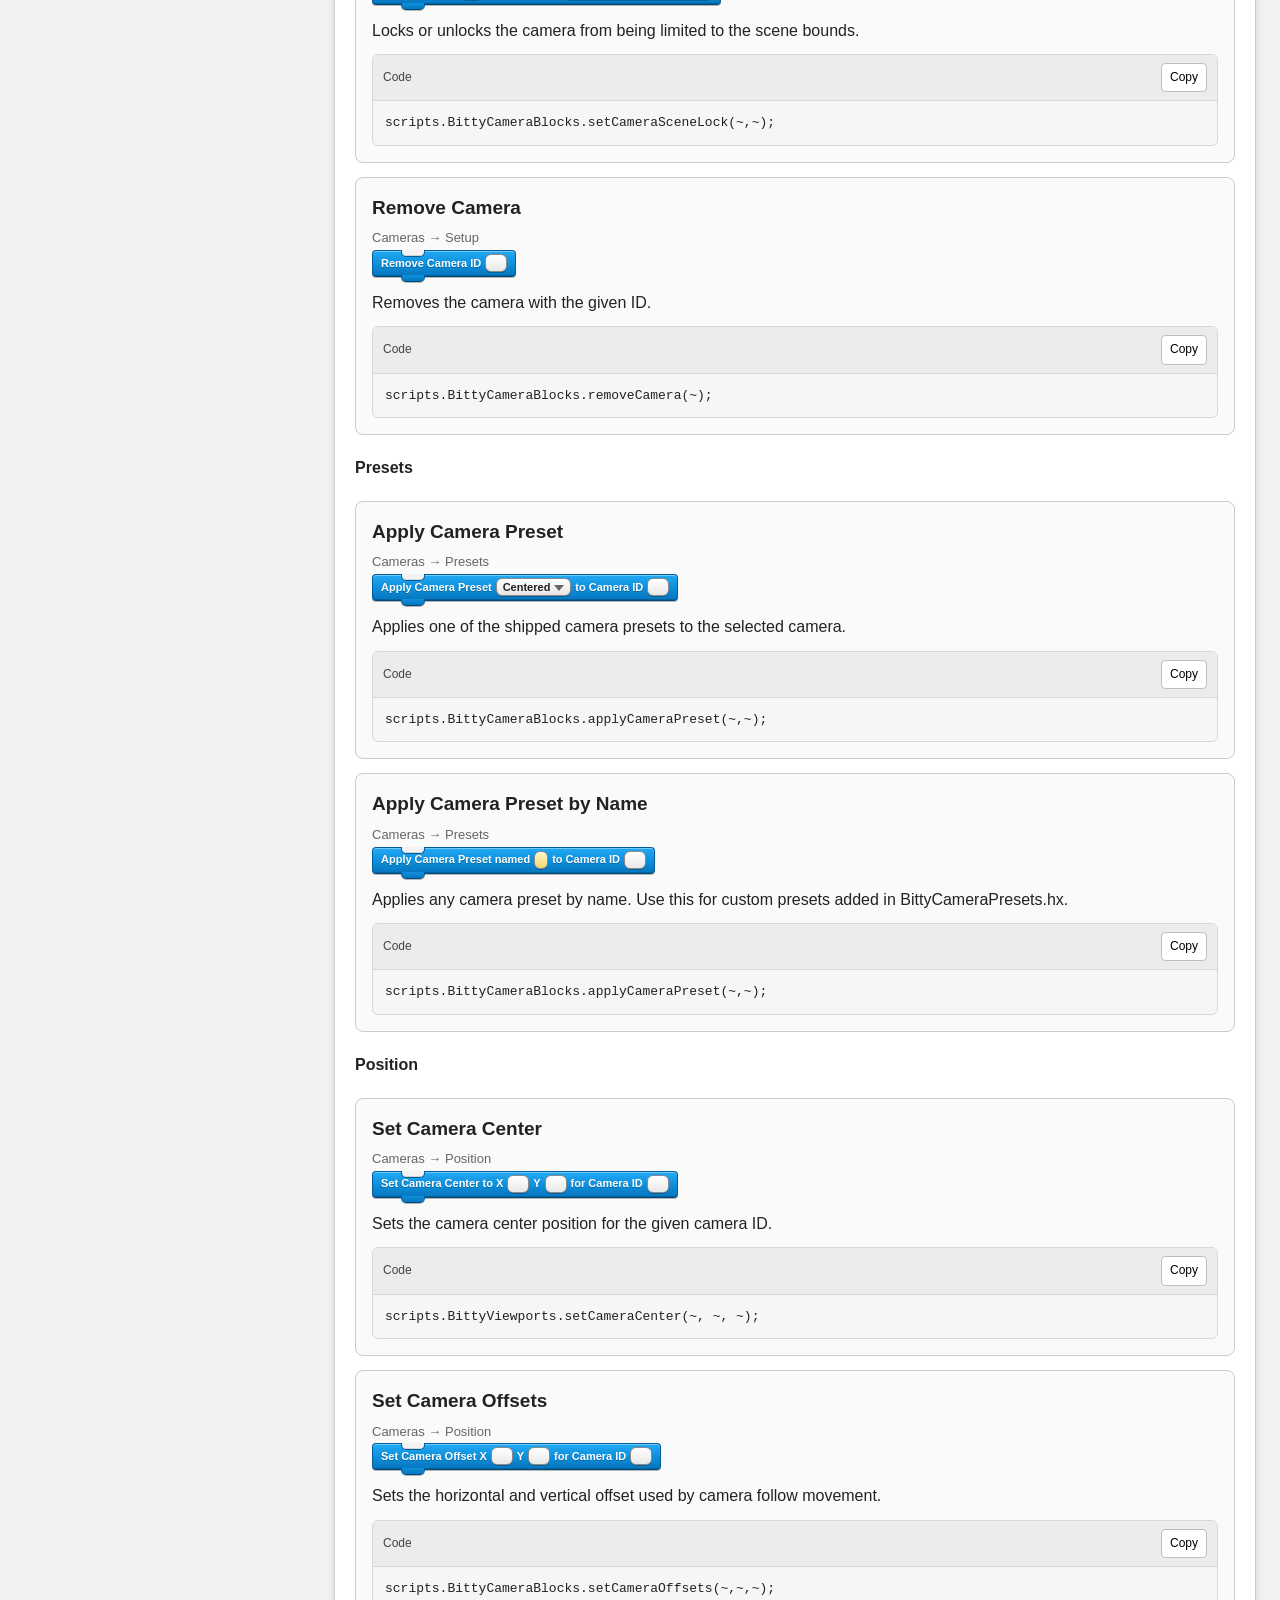
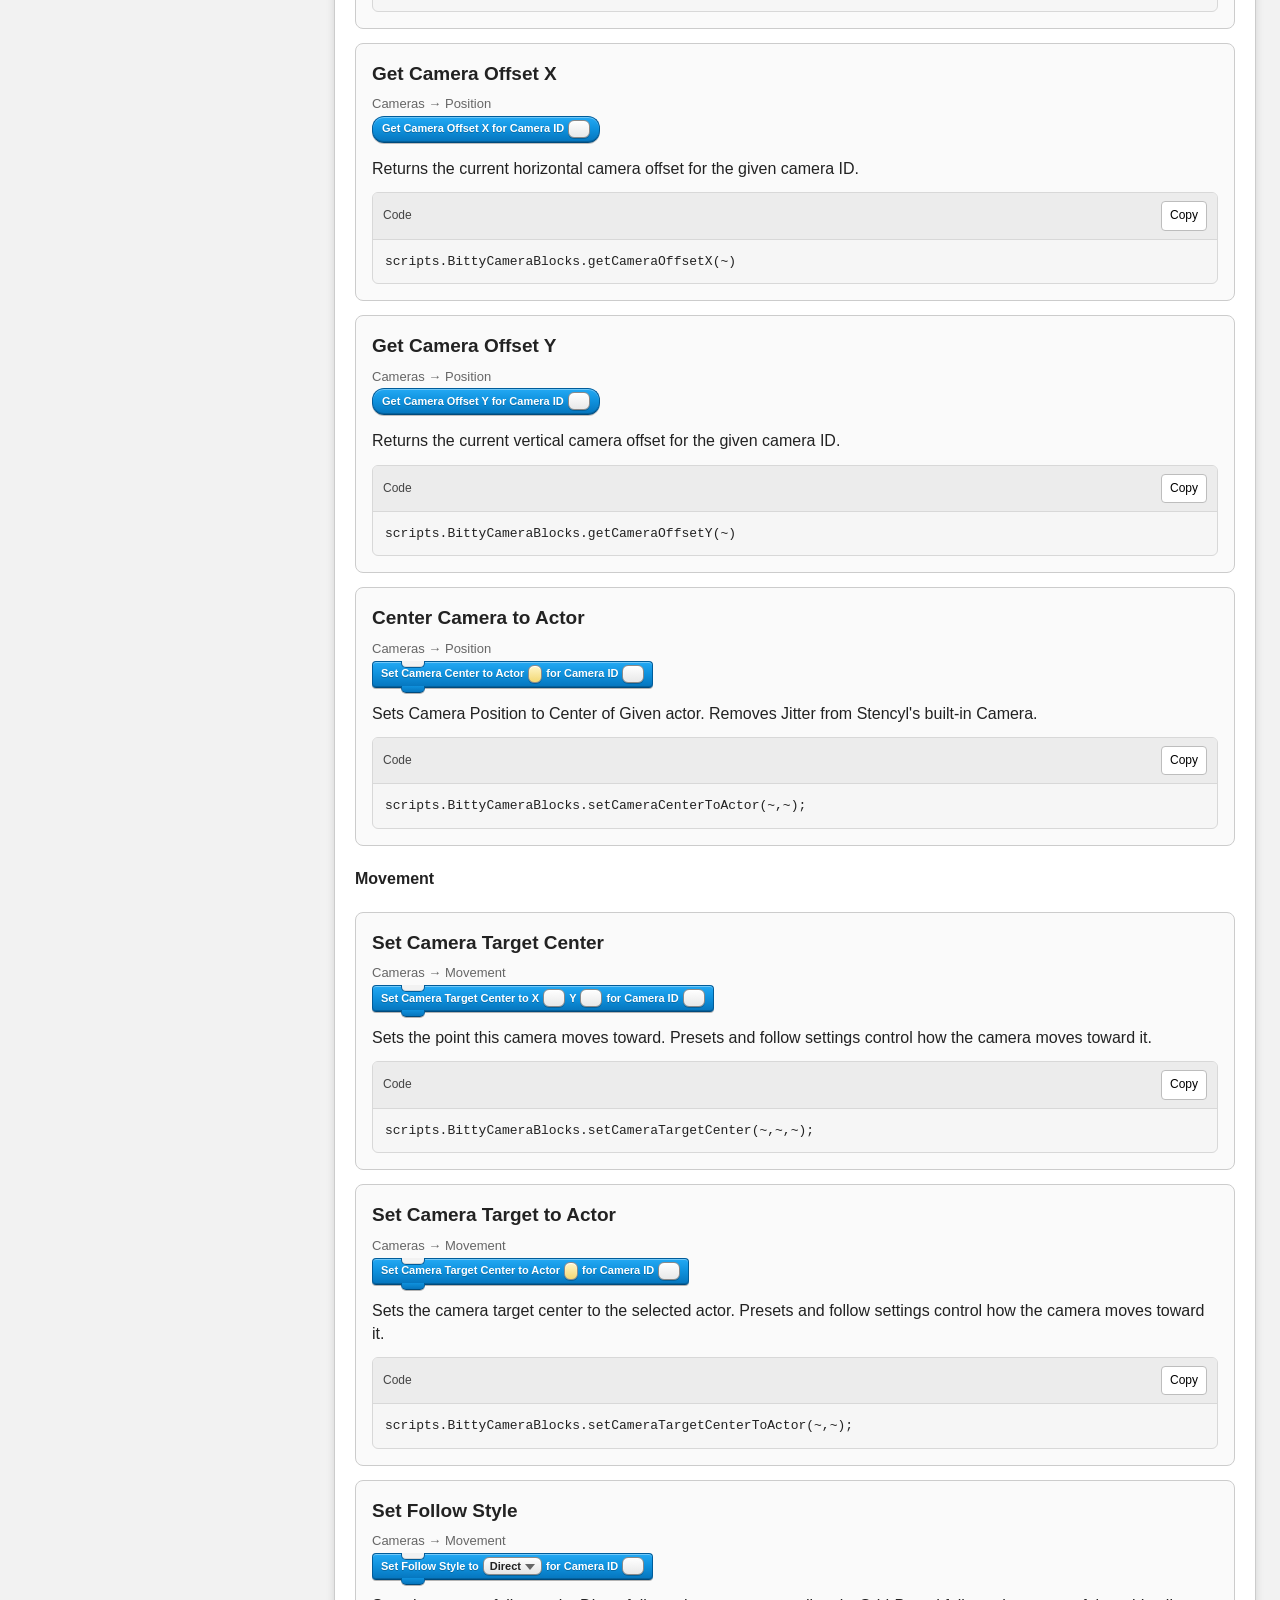
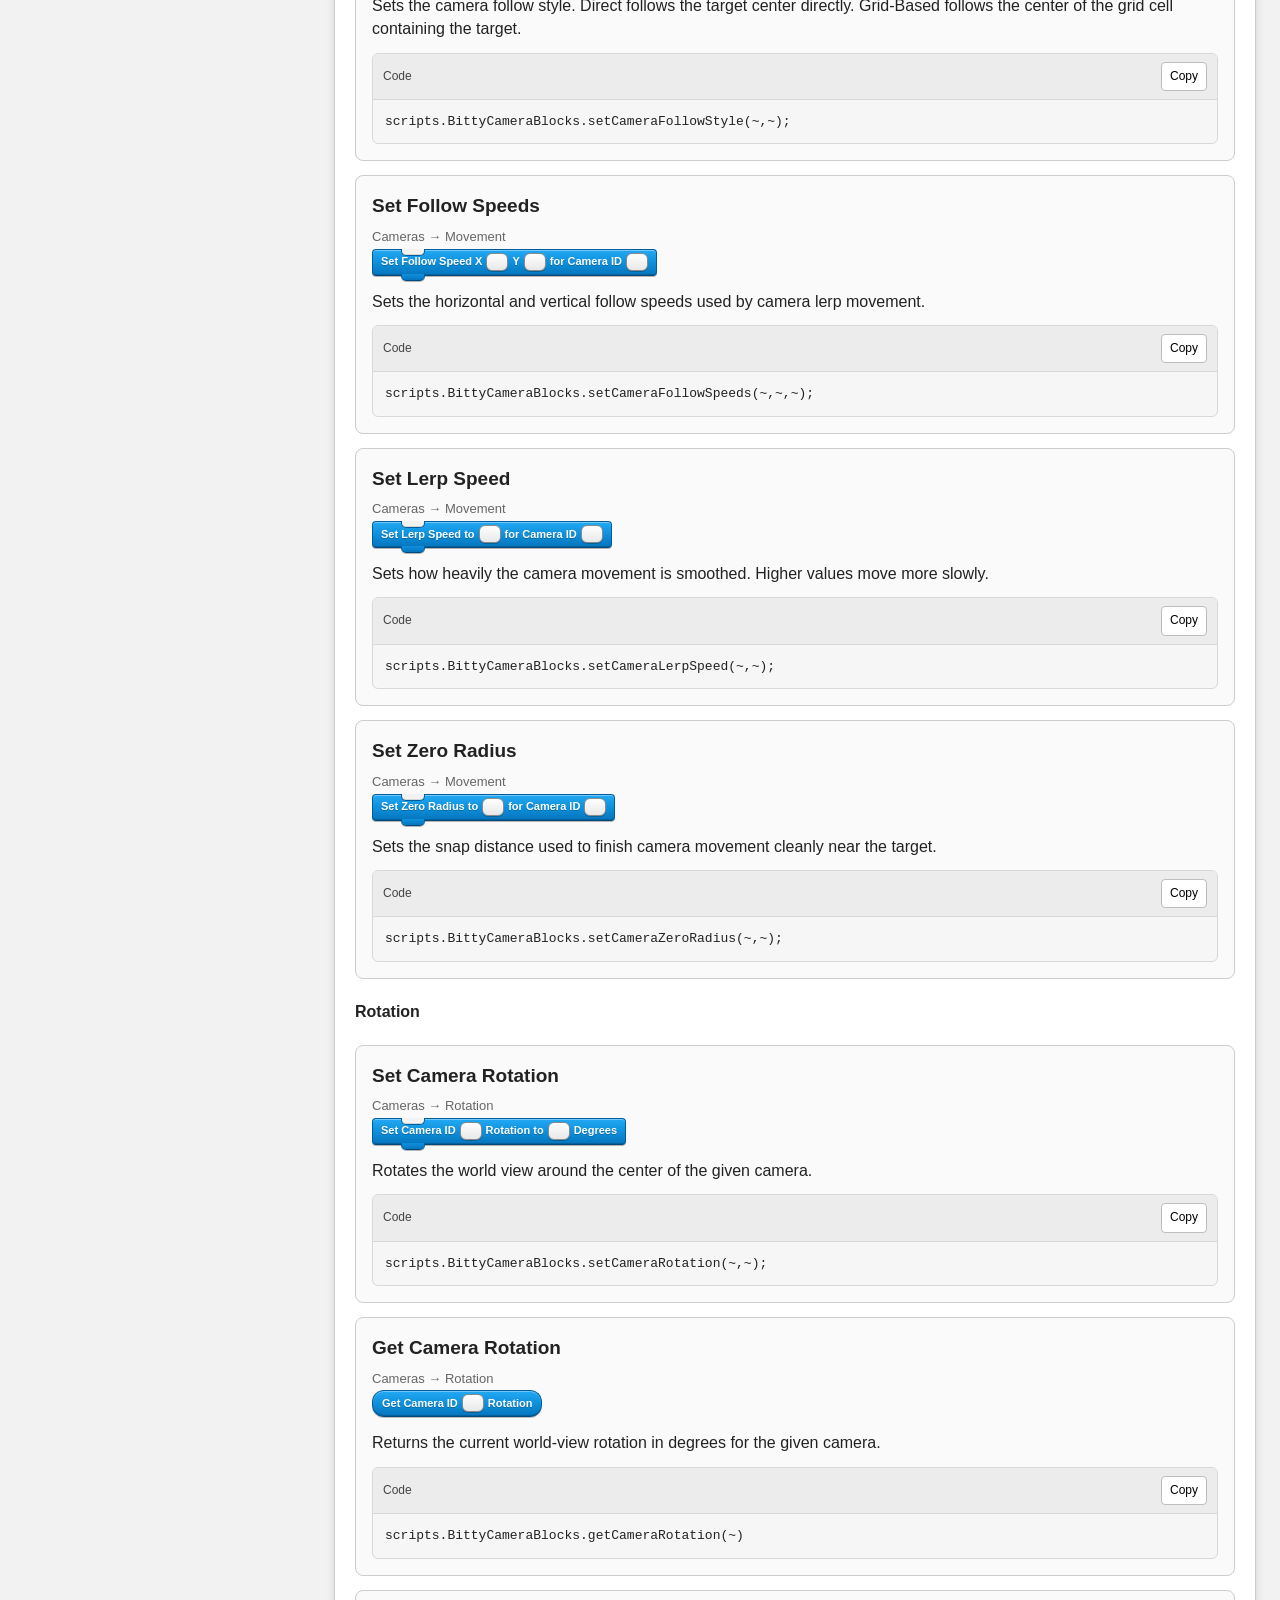
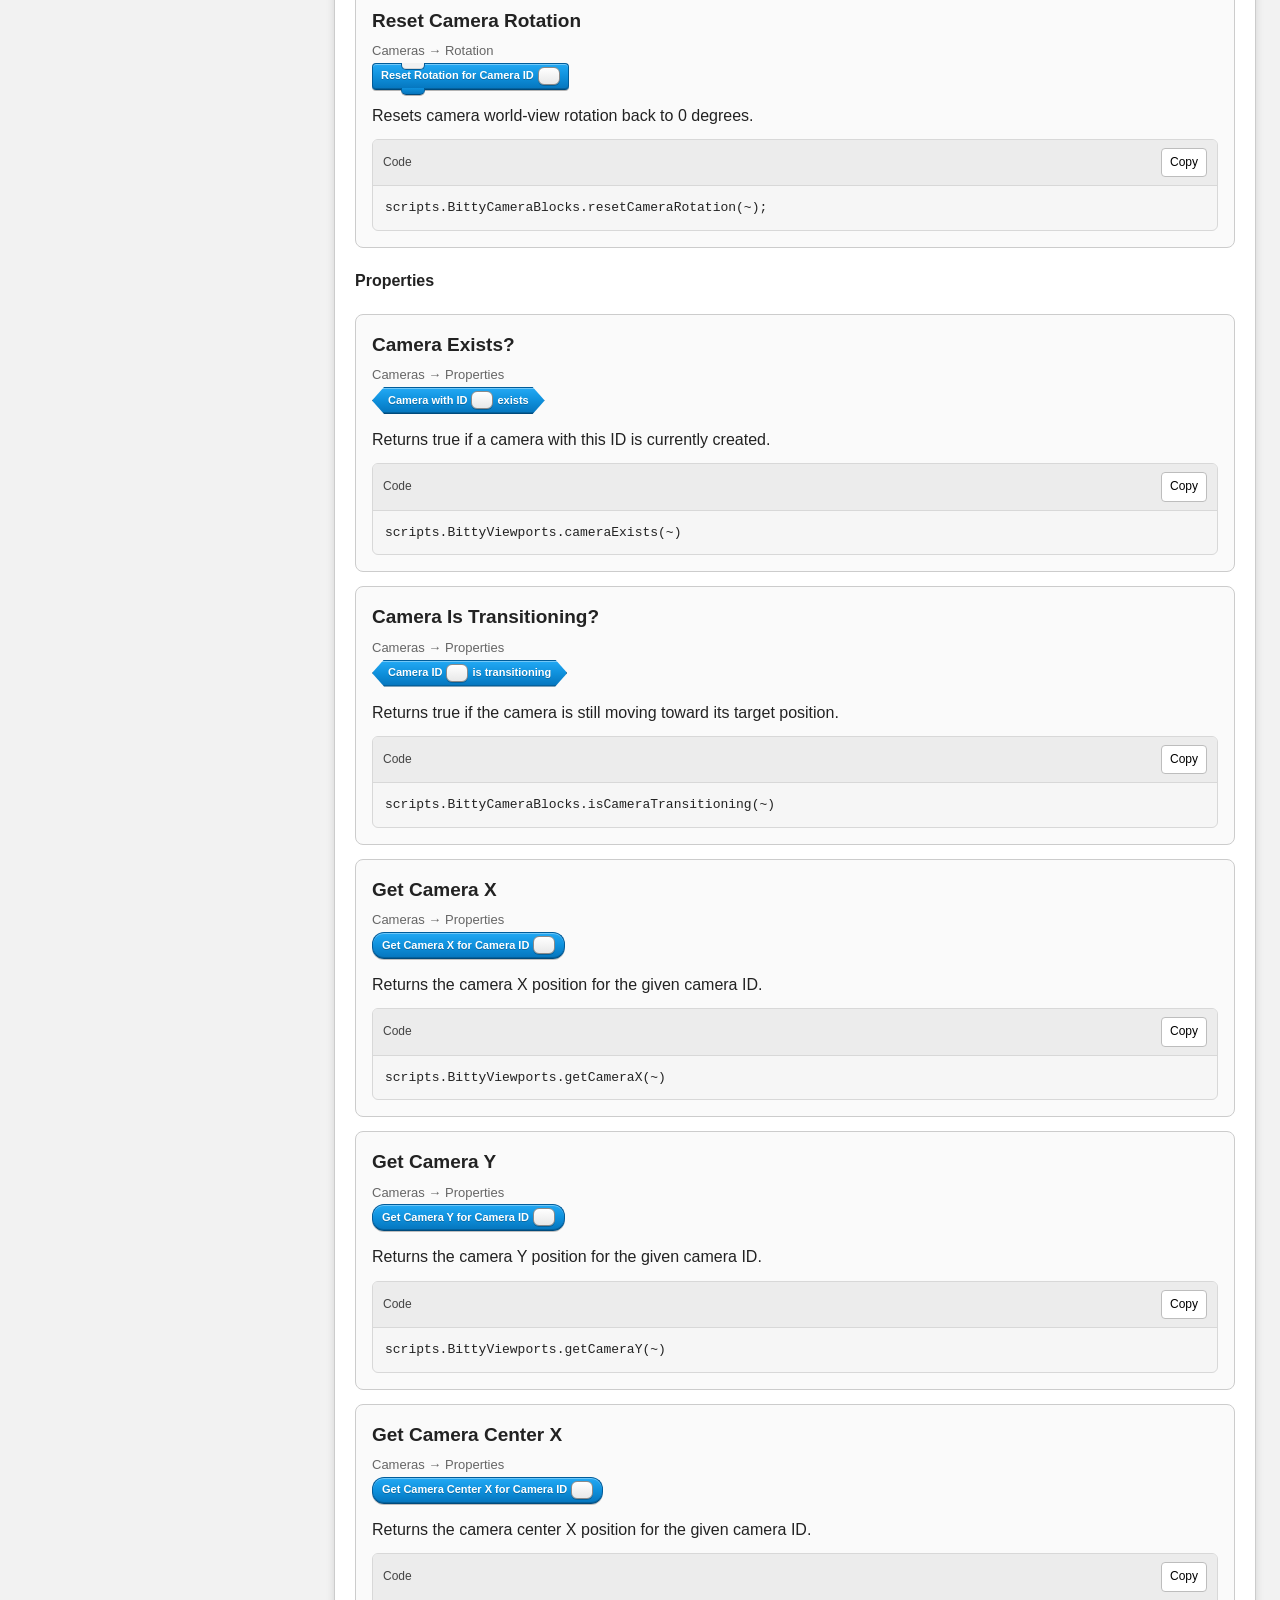
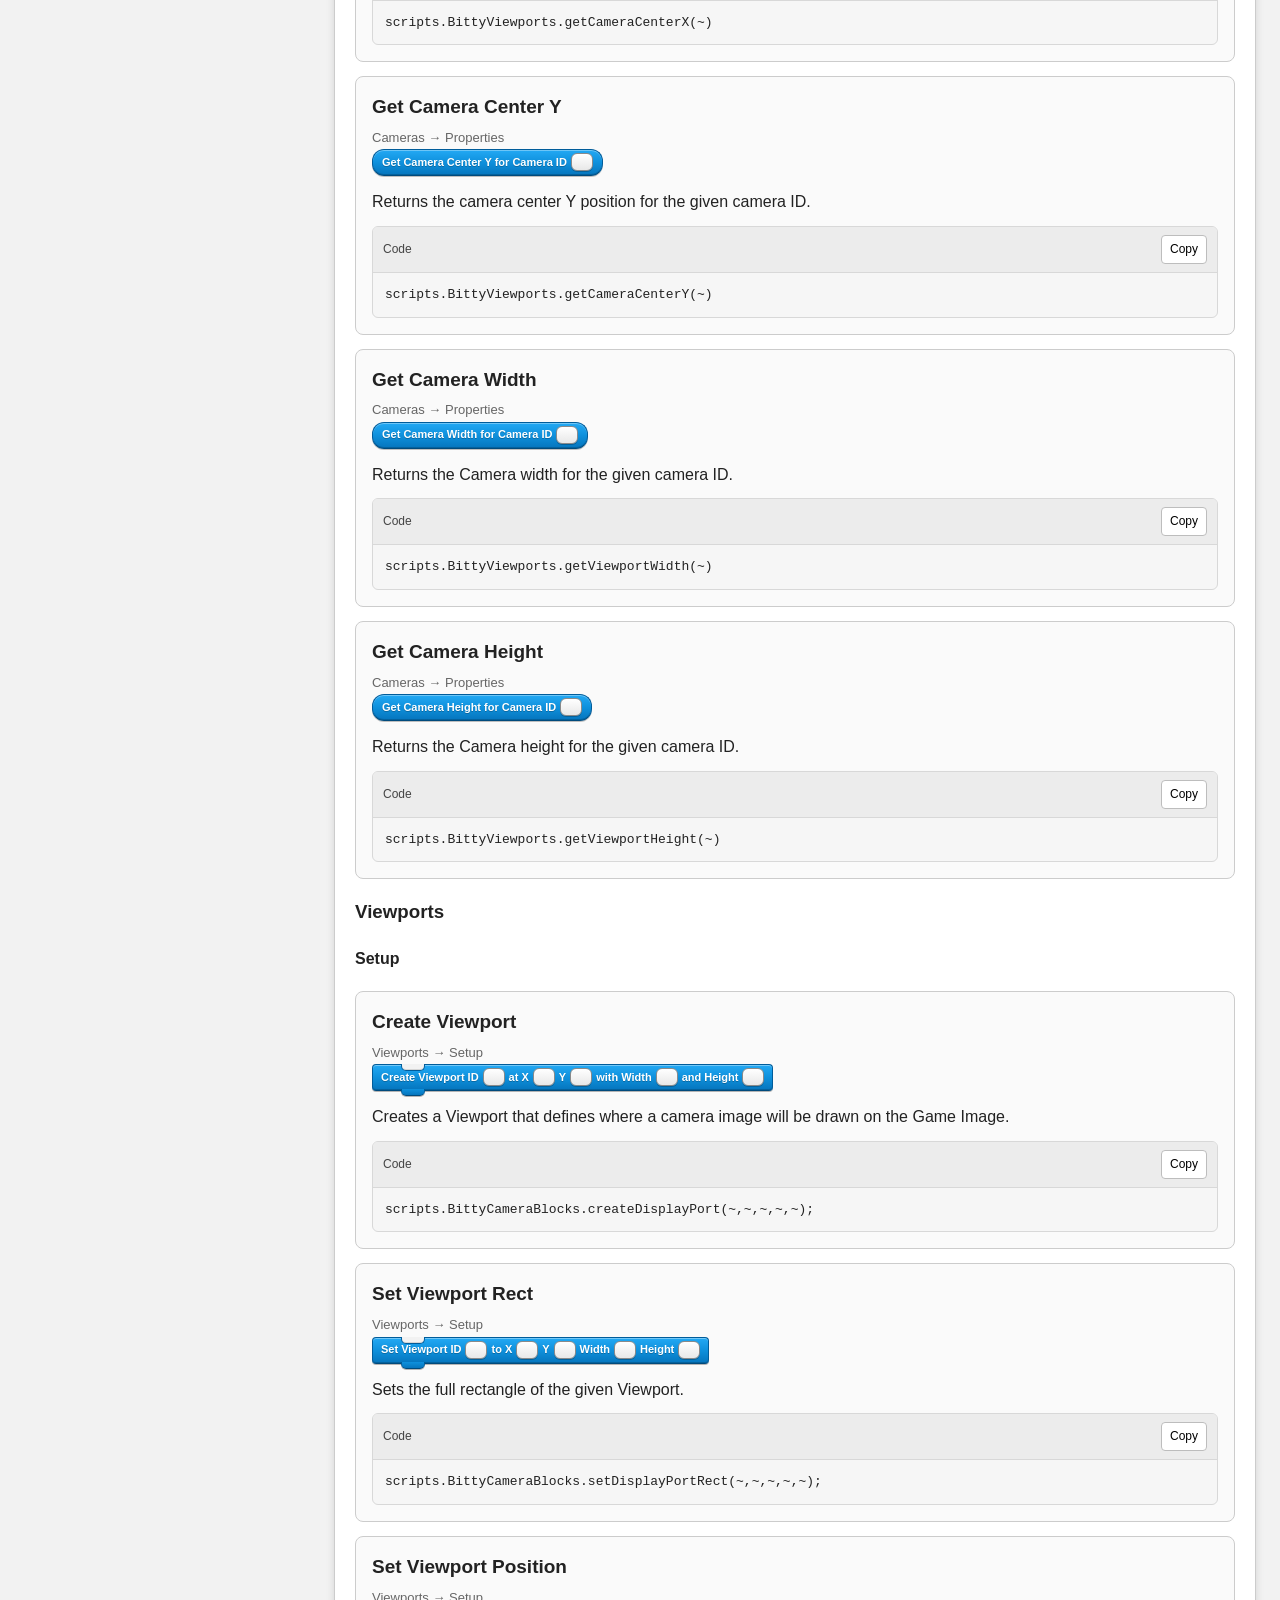
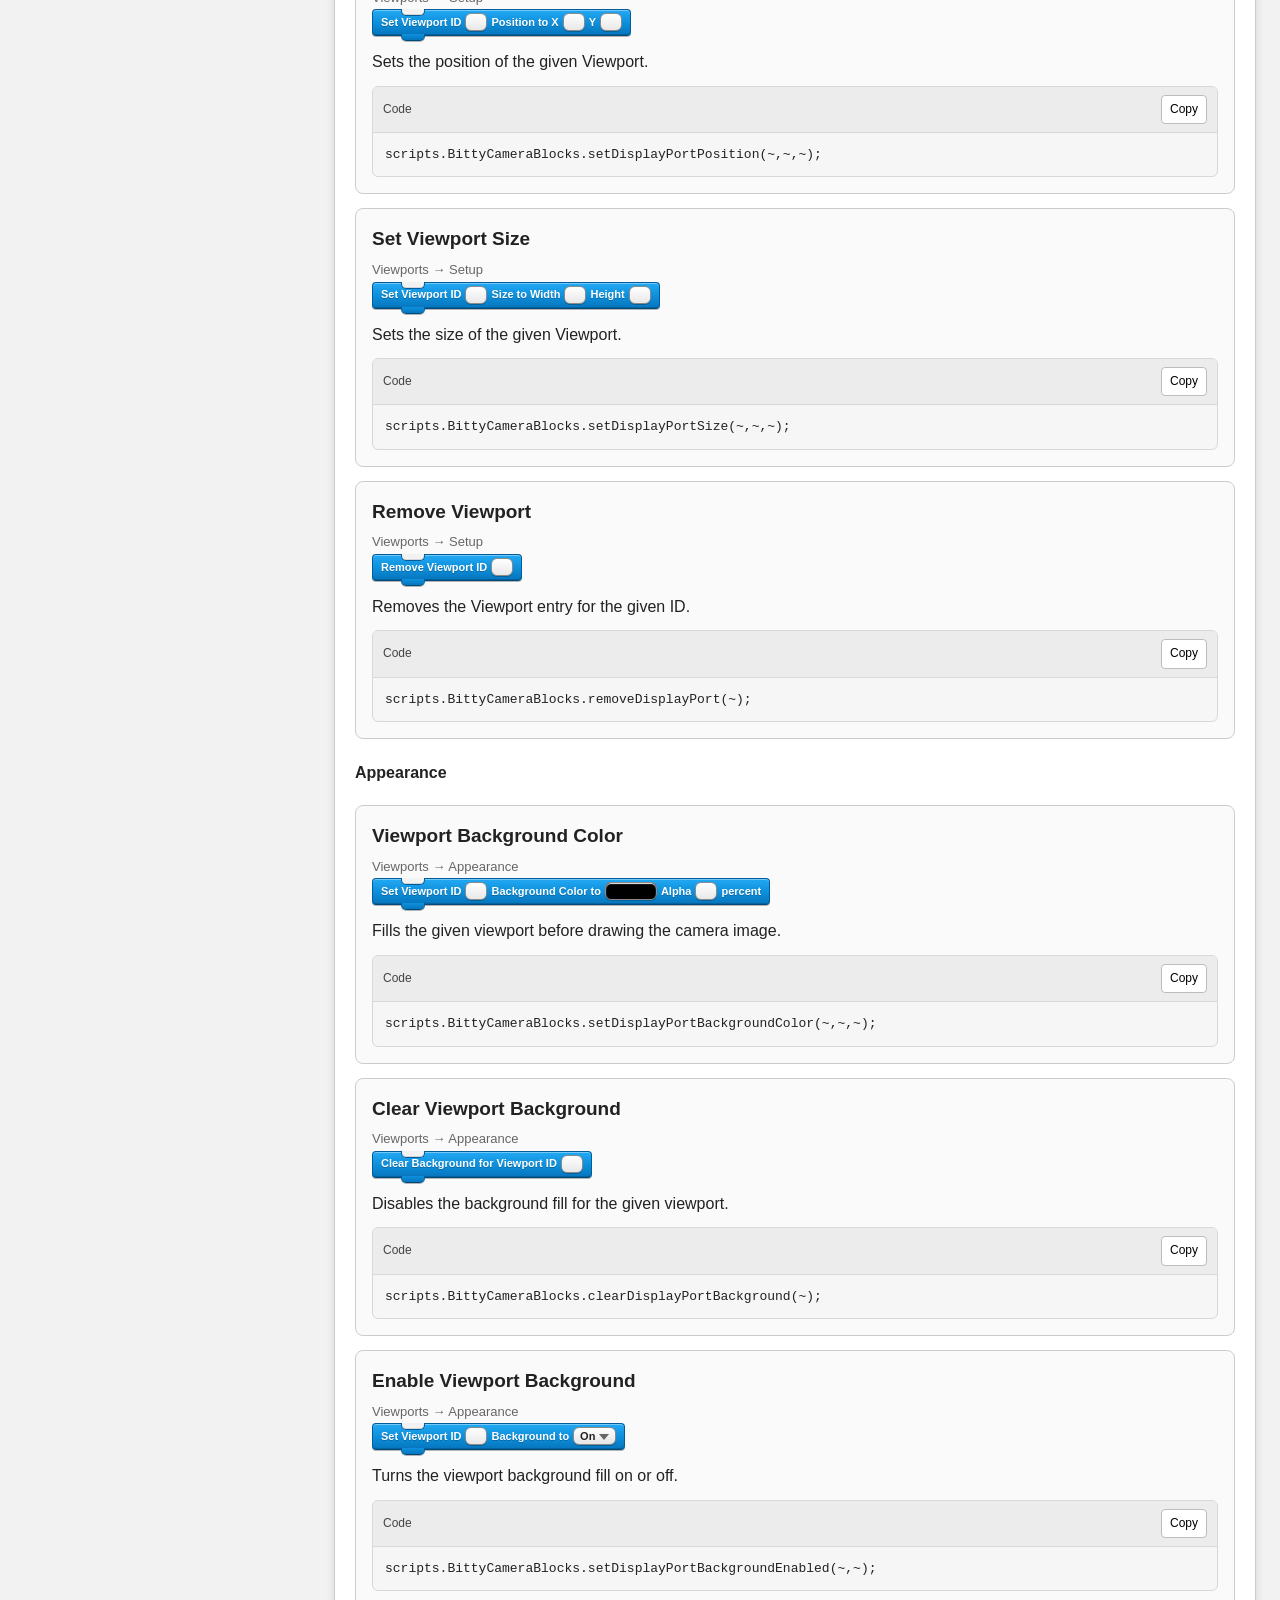
==== commit f5b6bbb5: "Updated the new blocks and the viewport maker" ====
--- a/dynamic-camera-documentation/index.html
+++ b/dynamic-camera-documentation/index.html
@@ -484,11 +484,11 @@
 			display: flex;
 			flex-direction: column;
 			align-items: flex-start;
-			gap: 2px;
-			margin: 10px 0 16px;
+			gap: 0;
+			margin: 8px 0 14px;
 			overflow-x: auto;
 			overflow-y: visible;
-			padding: 8px 10px 14px 4px;
+			padding: 6px 8px 10px 4px;
 		}
 
 		.block-row
@@ -512,13 +512,13 @@
 			display: inline-flex;
 			flex-wrap: nowrap;
 			align-items: center;
-			gap: 6px;
-			min-height: 27px;
-			padding: 4px 10px 5px;
+			gap: 4px;
+			min-height: 22px;
+			padding: 3px 8px 4px;
 			color: #ffffff;
 			font-family: Arial, Helvetica, sans-serif;
 			font-weight: 800;
-			font-size: 12px;
+			font-size: 11px;
 			line-height: 1;
 			white-space: nowrap;
 			position: relative;
@@ -553,10 +553,10 @@
 		{
 			content: "";
 			position: absolute;
-			left: 32px;
+			left: 28px;
 			top: -1px;
-			width: 28px;
-			height: 8px;
+			width: 22px;
+			height: 6px;
 			background: var(--blockCutout);
 			border-left: 1px solid var(--blockDark);
 			border-right: 1px solid var(--blockDark);
@@ -569,10 +569,10 @@
 		{
 			content: "";
 			position: absolute;
-			left: 32px;
-			bottom: -9px;
-			width: 28px;
-			height: 9px;
+			left: 28px;
+			bottom: -6px;
+			width: 22px;
+			height: 6px;
 			background: linear-gradient(to bottom, var(--blockMid) 0%, var(--blockBottom) 100%);
 			border-left: 1px solid var(--blockDark);
 			border-right: 1px solid var(--blockDark);
@@ -583,7 +583,8 @@
 
 
 		/* When command blocks are stacked, the upper block's bottom connector should appear inside the lower block's top notch. */
-		.block-stack .block-row + .block-row .st-block::before
+		.block-stack .block-row + .block-row .st-block::before,
+		.generated-block-preview .block-row + .block-row .st-block::before
 		{
 			background: linear-gradient(to bottom, #0f91dd 0%, #0575bd 100%);
 			border-left-color: #005c9a;
@@ -591,7 +592,8 @@
 			border-bottom-color: #004a7c;
 		}
 
-		.block-stack .block-row:has(.st-block.blue) + .block-row .st-block::before
+		.block-stack .block-row:has(.st-block.blue) + .block-row .st-block::before,
+		.generated-block-preview .block-row:has(.st-block.blue) + .block-row .st-block::before
 		{
 			background: linear-gradient(to bottom, #0f91dd 0%, #0575bd 100%);
 			border-left-color: #005c9a;
@@ -599,7 +601,8 @@
 			border-bottom-color: #004a7c;
 		}
 
-		.block-stack .block-row:has(.st-block.red) + .block-row .st-block::before
+		.block-stack .block-row:has(.st-block.red) + .block-row .st-block::before,
+		.generated-block-preview .block-row:has(.st-block.red) + .block-row .st-block::before
 		{
 			background: linear-gradient(to bottom, #dc555e 0%, #bf3944 100%);
 			border-left-color: #9d2630;
@@ -607,7 +610,8 @@
 			border-bottom-color: #862029;
 		}
 
-		.block-stack .block-row:has(.st-block.green) + .block-row .st-block::before
+		.block-stack .block-row:has(.st-block.green) + .block-row .st-block::before,
+		.generated-block-preview .block-row:has(.st-block.green) + .block-row .st-block::before
 		{
 			background: linear-gradient(to bottom, #75ad42 0%, #5e9230 100%);
 			border-left-color: #4e7b27;
@@ -615,7 +619,8 @@
 			border-bottom-color: #3f681e;
 		}
 
-		.block-stack .block-row:has(.st-block.gray) + .block-row .st-block::before
+		.block-stack .block-row:has(.st-block.gray) + .block-row .st-block::before,
+		.generated-block-preview .block-row:has(.st-block.gray) + .block-row .st-block::before
 		{
 			background: linear-gradient(to bottom, #808b97 0%, #66717e 100%);
 			border-left-color: #53606c;
@@ -657,9 +662,9 @@
 
 		.st-block.reporter
 		{
-			min-height: 24px;
-			padding: 4px 11px 5px;
-			border-radius: 14px;
+			min-height: 20px;
+			padding: 3px 9px 4px;
+			border-radius: 12px;
 			box-shadow:
 				inset 0 1px 0 rgba(255,255,255,0.34),
 				inset 0 -1px 0 rgba(0,0,0,0.18),
@@ -674,8 +679,8 @@
 
 		.st-block.boolean
 		{
-			min-height: 25px;
-			padding: 4px 18px 5px;
+			min-height: 21px;
+			padding: 3px 15px 4px;
 			border-radius: 0;
 			clip-path: polygon(12px 0, calc(100% - 12px) 0, 100% 50%, calc(100% - 12px) 100%, 12px 100%, 0 50%);
 		}
@@ -693,9 +698,9 @@
 			display: inline-flex;
 			align-items: center;
 			justify-content: center;
-			min-height: 21px;
-			padding: 1px 7px;
-			border-radius: 7px;
+			min-height: 18px;
+			padding: 1px 6px;
+			border-radius: 6px;
 			font-weight: 800;
 			color: #222222;
 			border: 1px solid #8a8a8a;
@@ -709,13 +714,13 @@
 
 		.st-input
 		{
-			min-width: 26px;
+			min-width: 22px;
 			background: linear-gradient(#ffffff, #e8e8e8);
 		}
 
 		.st-dropdown
 		{
-			min-width: 36px;
+			min-width: 32px;
 			background: linear-gradient(#ffffff, #e5e5e5);
 			padding-right: 20px;
 			position: relative;
@@ -744,7 +749,7 @@
 		.st-dropdown .st-block.reporter,
 		.st-text .st-block.reporter
 		{
-			margin: -2px -6px;
+			margin: -2px -5px;
 		}
 
 		.st-input:has(.st-block.reporter),
@@ -793,7 +798,12 @@
 		{
 			font-size: 13px;
 			color: var(--muted);
-			margin-bottom: 10px;
+			margin-bottom: 4px;
+		}
+
+		.block-card > .block-row
+		{
+			margin: -2px 0 14px;
 		}
 
 		.block-desc
@@ -1134,7 +1144,7 @@
 
 		.generated-block-preview
 		{
-			padding: 12px;
+			padding: 10px;
 			background: #f6f6f6;
 			min-height: 80px;
 		}
@@ -1274,6 +1284,8 @@
 <div class="cat-title">Position</div>
 <a href="#block-set-camera-center">Set Camera Center</a>
 <a href="#block-set-camera-offsets">Set Camera Offsets</a>
+<a href="#block-get-camera-offset-x">Get Camera Offset X</a>
+<a href="#block-get-camera-offset-y">Get Camera Offset Y</a>
 <a href="#block-set-camera-center-to-actor">Center Camera to Actor</a>
 <div class="cat-title">Movement</div>
 <a href="#block-set-camera-target-center">Set Camera Target Center</a>
@@ -1357,7 +1369,7 @@
 <div class="topbar">
 <div class="title">bittyBIG Dynamic Camera System</div>
 <div class="subtitle">Interactive documentation, glossary, examples, and viewport tester</div>
-</div><nav class="top-nav"><a href="#overview">Overview</a><a href="#quick-start">Quick Start</a><a href="#interactive-demo">Viewport Tester</a><a href="#glossary">Block Glossary</a><a href="#troubleshooting">Troubleshooting / FAQ</a><a href="#release-notes">Release Notes</a><a href="https://discord.gg/BR3WJM4zfG">Support</a></nav>
+</div><nav class="top-nav"><a href="#overview">Overview</a><a href="#project-setup">Project Setup</a><a href="#quick-start">Quick Start Guide</a><a href="#interactive-demo">Viewport Tester</a><a href="#glossary">Block Glossary</a><a href="#troubleshooting">Troubleshooting / FAQ</a><a href="#release-notes">Release Notes</a><a href="https://discord.gg/BR3WJM4zfG">Support</a></nav>
 <div class="content">
 <section class="section doc-section" data-search="overview introduction dynamic camera split screen zoom rotation screenshake viewport tester" id="overview">
 <div class="section-body">
@@ -1369,7 +1381,8 @@
 								screenshake, and pixel-perfect display behavior.
 							</p>
 <div class="hero-buttons">
-<a class="btn" href="#quick-start">Quick Start</a>
+<a class="btn" href="#project-setup">Project Setup</a>
+<a class="btn" href="#quick-start">Quick Start Guide</a>
 <a class="btn" href="#interactive-demo">Viewport Tester</a>
 <a class="btn" href="#glossary">Block Glossary</a>
 <a class="btn" href="#troubleshooting">Troubleshooting / FAQ</a>
@@ -1379,39 +1392,106 @@
 </div>
 </div>
 </section>
-<section class="section doc-section" data-search="quick start initialize create camera set camera size center actor blocks code" id="quick-start">
+<section class="section doc-section" data-search="project setup stencyl settings display screen size advanced antialiasing pixel snapping project scales fullscreen scale to fit letterbox openfl html5 resizable upscale downscale" id="project-setup">
 <div class="section-header">
-<h2>Quick Start</h2>
+<h2>Project Setup in Stencyl</h2>
 </div>
 <div class="section-body">
 <p>
-							This is the shortest useful setup: initialize the system, create a camera,
-							and center it on the player.
-						</p>
+	Before adding camera blocks, set the project up so Stencyl, your art scale, and the camera output are all speaking the same language. Otherwise the camera system works, but the project settings quietly wear fake glasses and pretend they are helping.
+</p>
+<div class="grid-2">
+<div class="info-card">
+<h3>1. Create and enable</h3>
+<ol>
+<li>Create a new Stencyl project.</li>
+<li>Enable the <strong>bittyBIG Dynamic Camera System</strong> extension.</li>
+<li>Restart/open the project if Stencyl needs to reload extension blocks.</li>
+</ol>
+</div>
+<div class="info-card">
+<h3>2. Set the screen size</h3>
+<ol>
+<li>Go to <strong>Game Settings → Settings → Display</strong>.</li>
+<li>Set <strong>Screen Size</strong> to the output size you want Stencyl to present.</li>
+<li>For a 320x240 pixel-art target, use <span class="inline-code">320x240</span> unless you intentionally want a larger canvas/window.</li>
+</ol>
+</div>
+</div>
+<div class="note good">
+<strong>Camera sizing rule:</strong> for upscaling, the target camera size should be less than or equal to the Stencyl screen size. For downscaling, the target camera size should be greater than or equal to the Stencyl screen size, and your art should be high-resolution enough to survive being reduced.
+</div>
+<div class="grid-2">
+<div class="info-card">
+<h3>3. Pixel-art settings</h3>
+<p>Go to <strong>Game Settings → Settings → Advanced</strong>.</p>
+<ul>
+<li>Set <strong>Antialiasing</strong> to <strong>Off</strong>.</li>
+<li>Set <strong>Pixel-Snapping</strong> to <strong>Off</strong> if you want sprites to move smoothly with the camera instead of jittering on the pixel grid.</li>
+</ul>
+</div>
+<div class="info-card">
+<h3>4. Project scales</h3>
+<p>For the most common pixel-art/upscale workflow:</p>
+<ul>
+<li>Keep <strong>Project Scales</strong> at <strong>1x</strong>.</li>
+<li>Disable the other scales.</li>
+<li>Set <strong>Default Scale</strong> to <strong>1x</strong>.</li>
+</ul>
+</div>
+</div>
+<div class="note">
+<strong>Downscaling workflow:</strong> do not rely on Stencyl project scales for this. Import high-resolution art at <span class="inline-code">1x</span>, then let the camera system downscale the final view. This keeps the camera pipeline in control instead of letting Stencyl and the camera both try to perform the same function.
+</div>
+<div class="info-card">
+<h3>5. Platform fullscreen/window behavior</h3>
+<p>
+	For Windows, Web, and Mobile exports, fullscreen behavior should be based around <strong>Scale to Fit / Letterbox</strong> style output. When the Stencyl screen size, camera size, and scaling target match cleanly, windowed mode and fullscreen mode behave predictably.
+</p>
+</div>
+<div class="note warn">
+<strong>HTML5 resizable window tip:</strong> in <strong>Game Settings → Settings → Advanced → OpenFL Settings</strong>, you can add this line for HTML5 builds:
+<div class="code-box open">
+<div class="code-bar">
+<span>OpenFL Settings</span>
+<button class="copy-btn" data-copy-target="pre-html5-resizable-window">Copy</button>
+</div>
+<pre id="pre-html5-resizable-window">&lt;window resizable="true" if="html5" /&gt;</pre>
+</div>
+</div>
+</div>
+</section>
+<section class="section doc-section" data-search="quick start guide initialize create camera set camera size center actor blocks code project setup first camera test" id="quick-start">
+<div class="section-header">
+<h2>Quick Start Guide</h2>
+</div>
+<div class="section-body">
+<p>
+	Once the project settings are clean, start with this setup and confirm the camera is drawing before adding presets, zoom, split-screen, or anything fancy.
+</p>
 <div class="block-stack">
 <div class="block-row">
-<div class="st-block red">
-									Initialize bittyBIG Dynamic Camera System
-								</div>
-</div>
-<div class="block-row">
-<div class="st-block blue">
-									Create Camera ID
-									<span class="st-input">0</span>
-</div>
-</div>
-<div class="block-row">
-<div class="st-block blue">
-									Set Camera Center to Actor
-									<span class="st-text">player</span>
-									for Camera ID
-									<span class="st-input">0</span>
-</div>
-</div>
+<div class="st-block red">Initialize bittyBIG Dynamic Camera System</div>
+</div>
+<div class="block-row">
+<div class="st-block blue">Create Camera ID <span class="st-input">0</span></div>
+</div>
+<div class="block-row">
+<div class="st-block blue">Set Camera to Width <span class="st-input">320</span> Height <span class="st-input">240</span> for Camera ID <span class="st-input">0</span></div>
+</div>
+<div class="block-row">
+<div class="st-block blue">Set Camera Center to Actor <span class="st-text">player</span> for Camera ID <span class="st-input">0</span></div>
+</div>
+</div>
+<div class="note good">
+<strong>What this proves:</strong> the camera system is initialized, Camera ID <span class="inline-code">0</span> exists, the camera has a known view size, and the camera is centered on your player actor variable.
 </div>
 <div class="note">
-<strong>Tip:</strong> Use Set Camera Size when you want to change how much of the game scene is viewed on the screen. For example, a 320x180 camera on a 1920x1080 canvas gives a clean 6x pixel-perfect view.
-						</div>
+<strong>Camera size tip:</strong> use <strong>Set Camera Size</strong> when you want to change how much of the game scene is viewed on screen. For example, a <span class="inline-code">320x180</span> camera on a <span class="inline-code">1920x1080</span> canvas gives a clean <span class="inline-code">6x</span> pixel-perfect view. A <span class="inline-code">320x240</span> camera is a good first test for a <span class="inline-code">320x240</span> Stencyl screen.
+</div>
+<div class="note warn">
+<strong>Debug note:</strong> if actors disappear, die, or stop updating when they leave Stencyl’s normal camera view, check your actor/behavior logic for “kill when off-screen” or similar cleanup behavior. That is separate from the Dynamic Camera System.
+</div>
 </div>
 </section>
 <section class="section doc-section" data-search="common setups examples split screen picture in picture smaller display area fullscreen" id="common-setups">
@@ -1431,7 +1511,12 @@
 <div class="tab-panel active" data-panel="setup-fullscreen">
 <h3>Full-screen pixel-perfect camera</h3>
 <p>Use this when one camera fills the full <span class="inline-code">1920x1080</span> canvas. A <span class="inline-code">320x180</span> camera gives a clean 6x view.</p>
-<div class="block-stack">
+
+<div class="code-box" id="setup-fullscreen-stencyl-code">
+<div class="code-bar">
+<span>Stencyl block copy data</span>
+<button class="copy-btn" data-copy-mode="raw" data-copy-target="setup-fullscreen-stencyl-pre">Copy</button>
+</div><div class="generated-block-preview">
 <div class="block-row">
 <div class="st-block red">Initialize bittyBIG Dynamic Camera System</div>
 </div>
@@ -1445,6 +1530,22 @@
 <div class="st-block blue">Set Camera Center to Actor <span class="st-text">player</span> for Camera ID <span class="st-input">0</span></div>
 </div>
 </div>
+<pre class="copy-source" id="setup-fullscreen-stencyl-pre">&lt;?xml version="1.0" encoding="UTF-8" standalone="no"?&gt;
+&lt;copy format="1"&gt;
+    &lt;group eventID="-1" id="-1"&gt;
+        &lt;bbcam-init-dynamic-camera-system comment="false" x="0" y="0"/&gt;
+        &lt;bbcam-create-camera comment="false" x="0" y="0"&gt;
+            &lt;int id="0" val="0"/&gt;
+        &lt;/bbcam-create-camera&gt;
+        &lt;bbcam-set-camera-size comment="false" x="0" y="0"&gt;
+            &lt;int id="0" val="320"/&gt;
+            &lt;int id="1" val="180"/&gt;
+            &lt;int id="2" val="0"/&gt;
+        &lt;/bbcam-set-camera-size&gt;
+    &lt;/group&gt;
+&lt;/copy&gt;</pre>
+</div>
+<div class="note">After pasting, add your own <strong>Set Camera Center to Actor</strong> block using your player actor or variable.</div>
 <div class="code-box" id="setup-fullscreen-code">
 <div class="code-bar">
 <span>Equivalent code</span>
@@ -1460,7 +1561,12 @@
 <div class="tab-panel" data-panel="setup-split">
 <h3>Two-player left/right split screen</h3>
 <p>For a <span class="inline-code">1920x1080</span> canvas, each half is <span class="inline-code">960x1080</span>. A <span class="inline-code">160x180</span> camera gives each viewport a clean 6x scale.</p>
-<div class="block-stack">
+
+<div class="code-box" id="setup-split-stencyl-code">
+<div class="code-bar">
+<span>Stencyl block copy data</span>
+<button class="copy-btn" data-copy-mode="raw" data-copy-target="setup-split-stencyl-pre">Copy</button>
+</div><div class="generated-block-preview">
 <div class="block-row">
 <div class="st-block red">Initialize bittyBIG Dynamic Camera System</div>
 </div>
@@ -1482,6 +1588,43 @@
 <div class="block-row">
 <div class="st-block blue">Set Camera to Width <span class="st-input">160</span> Height <span class="st-input">180</span> for Camera ID <span class="st-input">1</span></div>
 </div>
+</div>
+<pre class="copy-source" id="setup-split-stencyl-pre">&lt;?xml version="1.0" encoding="UTF-8" standalone="no"?&gt;
+&lt;copy format="1"&gt;
+    &lt;group eventID="-1" id="-1"&gt;
+        &lt;bbcam-init-dynamic-camera-system comment="false" x="0" y="0"/&gt;
+        &lt;bbcam-create-camera comment="false" x="0" y="0"&gt;
+            &lt;int id="0" val="0"/&gt;
+        &lt;/bbcam-create-camera&gt;
+        &lt;bbcam-create-camera comment="false" x="0" y="0"&gt;
+            &lt;int id="0" val="1"/&gt;
+        &lt;/bbcam-create-camera&gt;
+        &lt;bbcam-set-viewport-rect comment="false" x="0" y="0"&gt;
+            &lt;int id="0" val="0"/&gt;
+            &lt;int id="1" val="0"/&gt;
+            &lt;int id="2" val="0"/&gt;
+            &lt;int id="3" val="960"/&gt;
+            &lt;int id="4" val="1080"/&gt;
+        &lt;/bbcam-set-viewport-rect&gt;
+        &lt;bbcam-set-viewport-rect comment="false" x="0" y="0"&gt;
+            &lt;int id="0" val="1"/&gt;
+            &lt;int id="1" val="960"/&gt;
+            &lt;int id="2" val="0"/&gt;
+            &lt;int id="3" val="960"/&gt;
+            &lt;int id="4" val="1080"/&gt;
+        &lt;/bbcam-set-viewport-rect&gt;
+        &lt;bbcam-set-camera-size comment="false" x="0" y="0"&gt;
+            &lt;int id="0" val="160"/&gt;
+            &lt;int id="1" val="180"/&gt;
+            &lt;int id="2" val="0"/&gt;
+        &lt;/bbcam-set-camera-size&gt;
+        &lt;bbcam-set-camera-size comment="false" x="0" y="0"&gt;
+            &lt;int id="0" val="160"/&gt;
+            &lt;int id="1" val="180"/&gt;
+            &lt;int id="2" val="1"/&gt;
+        &lt;/bbcam-set-camera-size&gt;
+    &lt;/group&gt;
+&lt;/copy&gt;</pre>
 </div>
 <div class="code-box" id="setup-split-code">
 <div class="code-bar">
@@ -1503,7 +1646,12 @@
 <div class="tab-panel" data-panel="setup-pip">
 <h3>Picture-in-picture camera</h3>
 <p>Use one main camera and one smaller overlay camera. This example uses a full <span class="inline-code">1920x1080</span> main viewport with a <span class="inline-code">440x248</span> overlay.</p>
-<div class="block-stack">
+
+<div class="code-box" id="setup-pip-stencyl-code">
+<div class="code-bar">
+<span>Stencyl block copy data</span>
+<button class="copy-btn" data-copy-mode="raw" data-copy-target="setup-pip-stencyl-pre">Copy</button>
+</div><div class="generated-block-preview">
 <div class="block-row">
 <div class="st-block red">Initialize bittyBIG Dynamic Camera System</div>
 </div>
@@ -1525,6 +1673,43 @@
 <div class="block-row">
 <div class="st-block blue">Set Camera to Width <span class="st-input">110</span> Height <span class="st-input">62</span> for Camera ID <span class="st-input">1</span></div>
 </div>
+</div>
+<pre class="copy-source" id="setup-pip-stencyl-pre">&lt;?xml version="1.0" encoding="UTF-8" standalone="no"?&gt;
+&lt;copy format="1"&gt;
+    &lt;group eventID="-1" id="-1"&gt;
+        &lt;bbcam-init-dynamic-camera-system comment="false" x="0" y="0"/&gt;
+        &lt;bbcam-create-camera comment="false" x="0" y="0"&gt;
+            &lt;int id="0" val="0"/&gt;
+        &lt;/bbcam-create-camera&gt;
+        &lt;bbcam-create-camera comment="false" x="0" y="0"&gt;
+            &lt;int id="0" val="1"/&gt;
+        &lt;/bbcam-create-camera&gt;
+        &lt;bbcam-set-viewport-rect comment="false" x="0" y="0"&gt;
+            &lt;int id="0" val="0"/&gt;
+            &lt;int id="1" val="0"/&gt;
+            &lt;int id="2" val="0"/&gt;
+            &lt;int id="3" val="1920"/&gt;
+            &lt;int id="4" val="1080"/&gt;
+        &lt;/bbcam-set-viewport-rect&gt;
+        &lt;bbcam-set-viewport-rect comment="false" x="0" y="0"&gt;
+            &lt;int id="0" val="1"/&gt;
+            &lt;int id="1" val="1440"/&gt;
+            &lt;int id="2" val="40"/&gt;
+            &lt;int id="3" val="440"/&gt;
+            &lt;int id="4" val="248"/&gt;
+        &lt;/bbcam-set-viewport-rect&gt;
+        &lt;bbcam-set-camera-size comment="false" x="0" y="0"&gt;
+            &lt;int id="0" val="320"/&gt;
+            &lt;int id="1" val="180"/&gt;
+            &lt;int id="2" val="0"/&gt;
+        &lt;/bbcam-set-camera-size&gt;
+        &lt;bbcam-set-camera-size comment="false" x="0" y="0"&gt;
+            &lt;int id="0" val="110"/&gt;
+            &lt;int id="1" val="62"/&gt;
+            &lt;int id="2" val="1"/&gt;
+        &lt;/bbcam-set-camera-size&gt;
+    &lt;/group&gt;
+&lt;/copy&gt;</pre>
 </div>
 <div class="code-box" id="setup-pip-code">
 <div class="code-bar">
@@ -1549,7 +1734,12 @@
 								For a smaller centered-style setup, use a <span class="inline-code">1440x810</span> Display Area. Left/right halves are
 								<span class="inline-code">720x810</span>.
 							</p>
-<div class="block-stack">
+
+<div class="code-box" id="setup-small-stencyl-code">
+<div class="code-bar">
+<span>Stencyl block copy data</span>
+<button class="copy-btn" data-copy-mode="raw" data-copy-target="setup-small-stencyl-pre">Copy</button>
+</div><div class="generated-block-preview">
 <div class="block-row">
 <div class="st-block red">Initialize bittyBIG Dynamic Camera System</div>
 </div>
@@ -1562,6 +1752,49 @@
 <div class="block-row">
 <div class="st-block blue">Set Viewport ID <span class="st-input">1</span> to X <span class="st-input">720</span> Y <span class="st-input">0</span> Width <span class="st-input">720</span> Height <span class="st-input">810</span></div>
 </div>
+</div>
+<pre class="copy-source" id="setup-small-stencyl-pre">&lt;?xml version="1.0" encoding="UTF-8" standalone="no"?&gt;
+&lt;copy format="1"&gt;
+    &lt;group eventID="-1" id="-1"&gt;
+        &lt;bbcam-init-dynamic-camera-system comment="false" x="0" y="0"/&gt;
+        &lt;bbcam-set-display-area-rect comment="false" x="0" y="0"&gt;
+            &lt;int id="0" val="0"/&gt;
+            &lt;int id="1" val="0"/&gt;
+            &lt;int id="2" val="1440"/&gt;
+            &lt;int id="3" val="810"/&gt;
+        &lt;/bbcam-set-display-area-rect&gt;
+        &lt;bbcam-create-camera comment="false" x="0" y="0"&gt;
+            &lt;int id="0" val="0"/&gt;
+        &lt;/bbcam-create-camera&gt;
+        &lt;bbcam-create-camera comment="false" x="0" y="0"&gt;
+            &lt;int id="0" val="1"/&gt;
+        &lt;/bbcam-create-camera&gt;
+        &lt;bbcam-set-viewport-rect comment="false" x="0" y="0"&gt;
+            &lt;int id="0" val="0"/&gt;
+            &lt;int id="1" val="0"/&gt;
+            &lt;int id="2" val="0"/&gt;
+            &lt;int id="3" val="720"/&gt;
+            &lt;int id="4" val="810"/&gt;
+        &lt;/bbcam-set-viewport-rect&gt;
+        &lt;bbcam-set-viewport-rect comment="false" x="0" y="0"&gt;
+            &lt;int id="0" val="1"/&gt;
+            &lt;int id="1" val="720"/&gt;
+            &lt;int id="2" val="0"/&gt;
+            &lt;int id="3" val="720"/&gt;
+            &lt;int id="4" val="810"/&gt;
+        &lt;/bbcam-set-viewport-rect&gt;
+        &lt;bbcam-set-camera-size comment="false" x="0" y="0"&gt;
+            &lt;int id="0" val="120"/&gt;
+            &lt;int id="1" val="135"/&gt;
+            &lt;int id="2" val="0"/&gt;
+        &lt;/bbcam-set-camera-size&gt;
+        &lt;bbcam-set-camera-size comment="false" x="0" y="0"&gt;
+            &lt;int id="0" val="120"/&gt;
+            &lt;int id="1" val="135"/&gt;
+            &lt;int id="2" val="1"/&gt;
+        &lt;/bbcam-set-camera-size&gt;
+    &lt;/group&gt;
+&lt;/copy&gt;</pre>
 </div>
 <div class="code-box" id="setup-small-code">
 <div class="code-bar">
@@ -1595,6 +1828,14 @@
 						</p>
 <div class="viewport-demo">
 <div class="demo-controls">
+<label>
+									Canvas X
+									<input id="canvasX" type="number" value="0"/>
+</label>
+<label>
+									Canvas Y
+									<input id="canvasY" type="number" value="0"/>
+</label>
 <label>
 									Canvas Width
 									<input id="canvasW" min="1" type="number" value="1920"/>
@@ -1604,14 +1845,6 @@
 									<input id="canvasH" min="1" type="number" value="1080"/>
 </label>
 <label>
-									Camera Width
-									<input id="cameraW" min="1" type="number" value="320"/>
-</label>
-<label>
-									Camera Height
-									<input id="cameraH" min="1" type="number" value="180"/>
-</label>
-<label>
 									Viewports
 									<input id="viewportCount" max="5" min="1" type="number" value="1"/>
 </label>
@@ -1646,7 +1879,7 @@
 </div>
 </div>
 <div class="pixel-panel">
-<h3>Pixel Perfect Sizes</h3>
+<h3>Suggested Pixel Perfect Camera Sizes</h3>
 <p>
 									These are clean camera sizes based on your canvas size. 1x is the full canvas size.
 								</p>
@@ -1898,6 +2131,44 @@
 <pre id="pre-block-set-camera-offsets">scripts.BittyCameraBlocks.setCameraOffsets(~,~,~);</pre>
 </div>
 </div>
+<div class="block-card" id="block-get-camera-offset-x">
+<h3>Get Camera Offset X</h3>
+<div class="block-meta">Cameras → Position</div>
+<div class="block-row">
+<div class="st-block blue reporter">
+											Get Camera Offset X for Camera ID <span class="st-input"></span>
+</div>
+</div>
+<div class="block-desc">
+										Returns the current horizontal camera offset for the given camera ID.
+									</div>
+<div class="code-box">
+<div class="code-bar">
+<span>Code</span>
+<button class="copy-btn" data-copy-target="pre-block-get-camera-offset-x">Copy</button>
+</div>
+<pre id="pre-block-get-camera-offset-x">scripts.BittyCameraBlocks.getCameraOffsetX(~)</pre>
+</div>
+</div>
+<div class="block-card" id="block-get-camera-offset-y">
+<h3>Get Camera Offset Y</h3>
+<div class="block-meta">Cameras → Position</div>
+<div class="block-row">
+<div class="st-block blue reporter">
+											Get Camera Offset Y for Camera ID <span class="st-input"></span>
+</div>
+</div>
+<div class="block-desc">
+										Returns the current vertical camera offset for the given camera ID.
+									</div>
+<div class="code-box">
+<div class="code-bar">
+<span>Code</span>
+<button class="copy-btn" data-copy-target="pre-block-get-camera-offset-y">Copy</button>
+</div>
+<pre id="pre-block-get-camera-offset-y">scripts.BittyCameraBlocks.getCameraOffsetY(~)</pre>
+</div>
+</div>
 <div class="block-card" id="block-set-camera-center-to-actor">
 <h3>Center Camera to Actor</h3>
 <div class="block-meta">Cameras → Position</div>
@@ -3031,6 +3302,10 @@
 <div class="faq-item">
 <p class="faq-line"><span class="faq-label">Problem:</span> The camera follows the wrong actor or crashes when centering.</p>
 <p class="faq-line"><span class="faq-label">Solution:</span> Make sure the actor variable exists before using it in the block. In the Quick Start example, <span class="inline-code">player</span> means your own actor variable.</p>
+</div>
+<div class="faq-item">
+<p class="faq-line"><span class="faq-label">Problem:</span> Actors disappear, die, or stop updating when outside Stencyl’s built-in camera view.</p>
+<p class="faq-line"><span class="faq-label">Solution:</span> Check actor behaviors for off-screen cleanup, kill-when-off-camera logic, or visibility-based simulation changes. The Dynamic Camera System can show a different view than Stencyl’s default camera.</p>
 </div>
 <div class="faq-item">
 <p class="faq-line"><span class="faq-label">Problem:</span> A viewport background or border does not appear.</p>
@@ -3300,7 +3575,7 @@
 			});
 		});
 
-		["screenW", "screenH", "canvasW", "canvasH", "cameraW", "cameraH", "viewportCount"].forEach(function(id)
+		["screenW", "screenH", "canvasX", "canvasY", "canvasW", "canvasH", "viewportCount"].forEach(function(id)
 		{
 			var input = document.getElementById(id);
 			if(input == null) return;
@@ -3344,6 +3619,16 @@
 			return Math.max(1, getNum("screenH", 1080));
 		}
 
+		function getCanvasX()
+		{
+			return getNum("canvasX", 0);
+		}
+
+		function getCanvasY()
+		{
+			return getNum("canvasY", 0);
+		}
+
 		function getCanvasWidth()
 		{
 			return Math.max(1, getNum("canvasW", 1920));
@@ -3354,15 +3639,6 @@
 			return Math.max(1, getNum("canvasH", 1080));
 		}
 
-		function getCameraWidth()
-		{
-			return Math.max(1, getNum("cameraW", 320));
-		}
-
-		function getCameraHeight()
-		{
-			return Math.max(1, getNum("cameraH", 180));
-		}
 
 		function getViewportCount()
 		{
@@ -3485,10 +3761,10 @@
 		{
 			var screenW = getScreenWidth();
 			var screenH = getScreenHeight();
+			var canvasX = getCanvasX();
+			var canvasY = getCanvasY();
 			var canvasW = getCanvasWidth();
 			var canvasH = getCanvasHeight();
-			var cameraW = getCameraWidth();
-			var cameraH = getCameraHeight();
 			var count = getViewportCount();
 
 			var displayArea = document.getElementById("demoDisplayArea");
@@ -3496,8 +3772,8 @@
 			if(displayArea == null || readout == null) return;
 
 			displayArea.innerHTML = "";
-			displayArea.style.left = "0%";
-			displayArea.style.top = "0%";
+			displayArea.style.left = (canvasX / screenW * 100) + "%";
+			displayArea.style.top = (canvasY / screenH * 100) + "%";
 			displayArea.style.width = (canvasW / screenW * 100) + "%";
 			displayArea.style.height = (canvasH / screenH * 100) + "%";
 
@@ -3538,15 +3814,14 @@
 
 			readout.innerHTML =
 				"<strong>Screen Size:</strong> " + Math.round(screenW) + "x" + Math.round(screenH) +
-				"<br><strong>Canvas / Display Area:</strong> 0, 0, " + Math.round(canvasW) + ", " + Math.round(canvasH) +
-				"<br><strong>Camera Size:</strong> " + Math.round(cameraW) + "x" + Math.round(cameraH) +
+				"<br><strong>Canvas / Display Area:</strong> " + Math.round(canvasX) + ", " + Math.round(canvasY) + ", " + Math.round(canvasW) + ", " + Math.round(canvasH) +
 				"<br><strong>Viewport Rects:</strong><br>" + lines.join("<br>");
 
-			renderPixelPerfect(canvasW, canvasH, cameraW, cameraH, ports);
-			renderGeneratedCode(canvasW, canvasH, cameraW, cameraH, ports);
-		}
-
-		function renderPixelPerfect(canvasW, canvasH, cameraW, cameraH, ports)
+			renderPixelPerfect(canvasW, canvasH, ports);
+			renderGeneratedCode(canvasX, canvasY, canvasW, canvasH, ports);
+		}
+
+		function renderPixelPerfect(canvasW, canvasH, ports)
 		{
 			var list = document.getElementById("pixelPerfectList");
 			if(list == null) return;
@@ -3570,7 +3845,7 @@
 
 		}
 
-		function renderGeneratedCode(canvasW, canvasH, cameraW, cameraH, ports)
+		function renderGeneratedCode(canvasX, canvasY, canvasW, canvasH, ports)
 		{
 			var code = document.getElementById("generatedSetupCode");
 			var stencylBlocks = document.getElementById("generatedStencylBlocks");
@@ -3580,7 +3855,7 @@
 			lines.push("scripts.BittyCameraSystem.init();");
 			lines.push("");
 			lines.push("// Canvas / Display Area uses the canvas size. Viewports split inside this rectangle.");
-			lines.push("scripts.BittyCameraBlocks.setGameAreaRect(0, 0, " + Math.round(canvasW) + ", " + Math.round(canvasH) + ");");
+			lines.push("scripts.BittyCameraBlocks.setGameAreaRect(" + Math.round(canvasX) + ", " + Math.round(canvasY) + ", " + Math.round(canvasW) + ", " + Math.round(canvasH) + ");");
 			lines.push("");
 
 			ports.forEach(function(port, i)
@@ -3588,7 +3863,6 @@
 				lines.push("scripts.BittyCameraBlocks.createCamera(" + i + ");");
 				lines.push("scripts.BittyCameraBlocks.createDisplayPort(" + i + ", " + Math.round(port.x) + ", " + Math.round(port.y) + ", " + Math.round(port.w) + ", " + Math.round(port.h) + ");");
 				lines.push("scripts.BittyCameraBlocks.renderCameraToDisplayPort(" + i + ", " + i + ");");
-				lines.push("scripts.BittyCameraBlocks.setCameraSize(" + Math.round(cameraW) + ", " + Math.round(cameraH) + ", " + i + ");");
 
 				if(i < ports.length - 1)
 				{
@@ -3600,10 +3874,10 @@
 
 			if(stencylBlocks != null)
 			{
-				stencylBlocks.textContent = buildStencylCopyBlocks(canvasW, canvasH, cameraW, cameraH, ports);
+				stencylBlocks.textContent = buildStencylCopyBlocks(canvasX, canvasY, canvasW, canvasH, ports);
 			}
 
-			renderGeneratedStencylBlockPreview(canvasW, canvasH, cameraW, cameraH, ports);
+			renderGeneratedStencylBlockPreview(canvasX, canvasY, canvasW, canvasH, ports);
 		}
 
 		function makePreviewInput(value)
@@ -3665,7 +3939,7 @@
 			holder.appendChild(row);
 		}
 
-		function renderGeneratedStencylBlockPreview(canvasW, canvasH, cameraW, cameraH, ports)
+		function renderGeneratedStencylBlockPreview(canvasX, canvasY, canvasW, canvasH, ports)
 		{
 			var preview = document.getElementById("generatedStencylBlockPreview");
 			if(preview == null) return;
@@ -3673,14 +3947,13 @@
 			preview.innerHTML = "";
 
 			addPreviewBlock(preview, "red", ["Initialize bittyBIG Dynamic Camera System"]);
-			addPreviewBlock(preview, "blue", ["Set Display Area to X", 0, "Y", 0, "Width", canvasW, "Height", canvasH]);
+			addPreviewBlock(preview, "blue", ["Set Display Area to X", canvasX, "Y", canvasY, "Width", canvasW, "Height", canvasH]);
 
 			ports.forEach(function(port, i)
 			{
 				addPreviewBlock(preview, "blue", ["Create Camera ID", i]);
 				addPreviewBlock(preview, "blue", ["Create Viewport ID", i, "at X", port.x, "Y", port.y, "with Width", port.w, "Height", port.h]);
 				addPreviewBlock(preview, "blue", ["Render Camera ID", i, "to Viewport ID", i]);
-				addPreviewBlock(preview, "blue", ["Set Camera to Width", cameraW, "Height", cameraH, "for Camera ID", i]);
 			});
 		}
 
@@ -3703,21 +3976,20 @@
 			return lines.join("\n");
 		}
 
-		function buildStencylCopyBlocks(canvasW, canvasH, cameraW, cameraH, ports)
+		function buildStencylCopyBlocks(canvasX, canvasY, canvasW, canvasH, ports)
 		{
 			var lines = [];
 			lines.push('<?xml version="1.0" encoding="UTF-8" standalone="no"?>');
 			lines.push('<copy format="1">');
 			lines.push('    <group eventID="-1" id="-1">');
 			lines.push('        <bbcam-init-dynamic-camera-system comment="false" x="0" y="0"/>');
-			lines.push(buildActionBlock('bbcam-set-display-area-rect', [0, 0, canvasW, canvasH]));
+			lines.push(buildActionBlock('bbcam-set-display-area-rect', [canvasX, canvasY, canvasW, canvasH]));
 
 			ports.forEach(function(port, i)
 			{
 				lines.push(buildActionBlock('bbcam-create-camera', [i]));
 				lines.push(buildActionBlock('bbcam-create-viewport', [i, port.x, port.y, port.w, port.h]));
 				lines.push(buildActionBlock('bbcam-render-camera-to-viewport', [i, i]));
-				lines.push(buildActionBlock('bbcam-set-camera-size', [cameraW, cameraH, i]));
 			});
 
 			lines.push('    </group>');
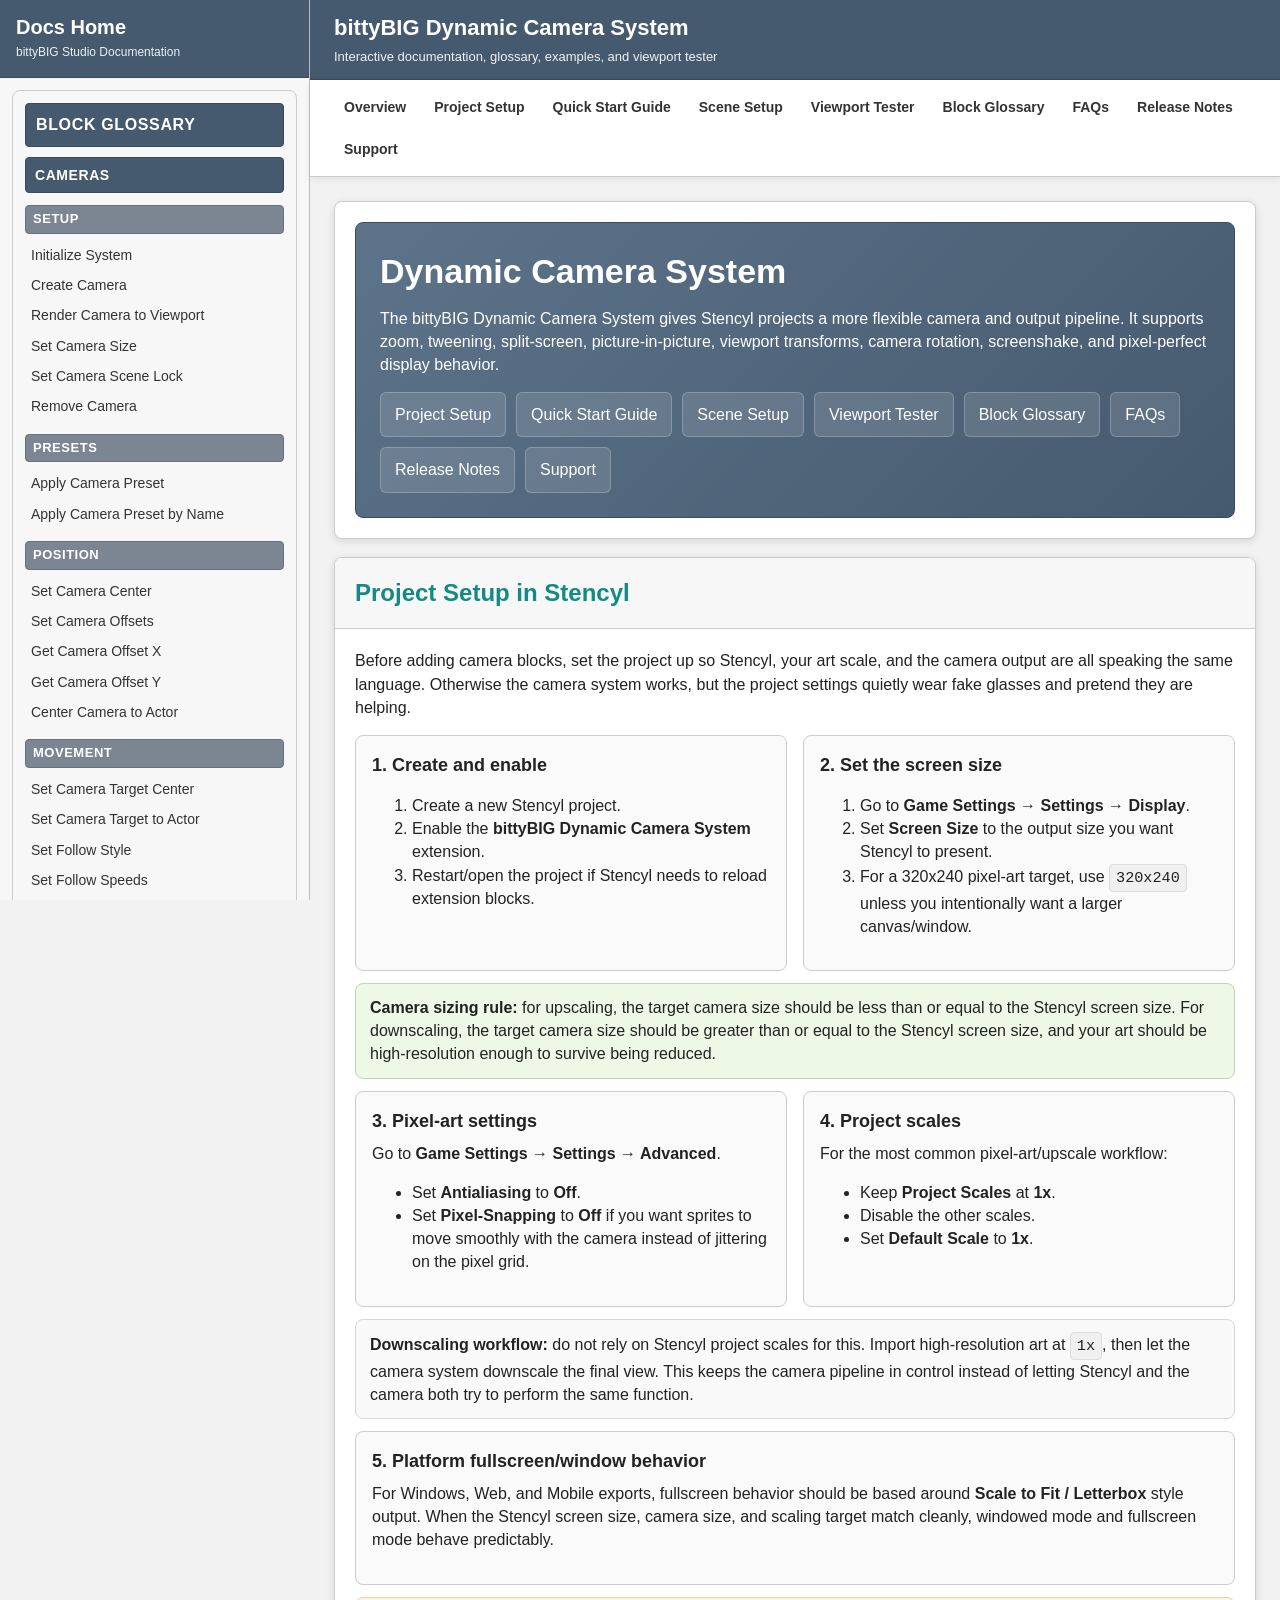
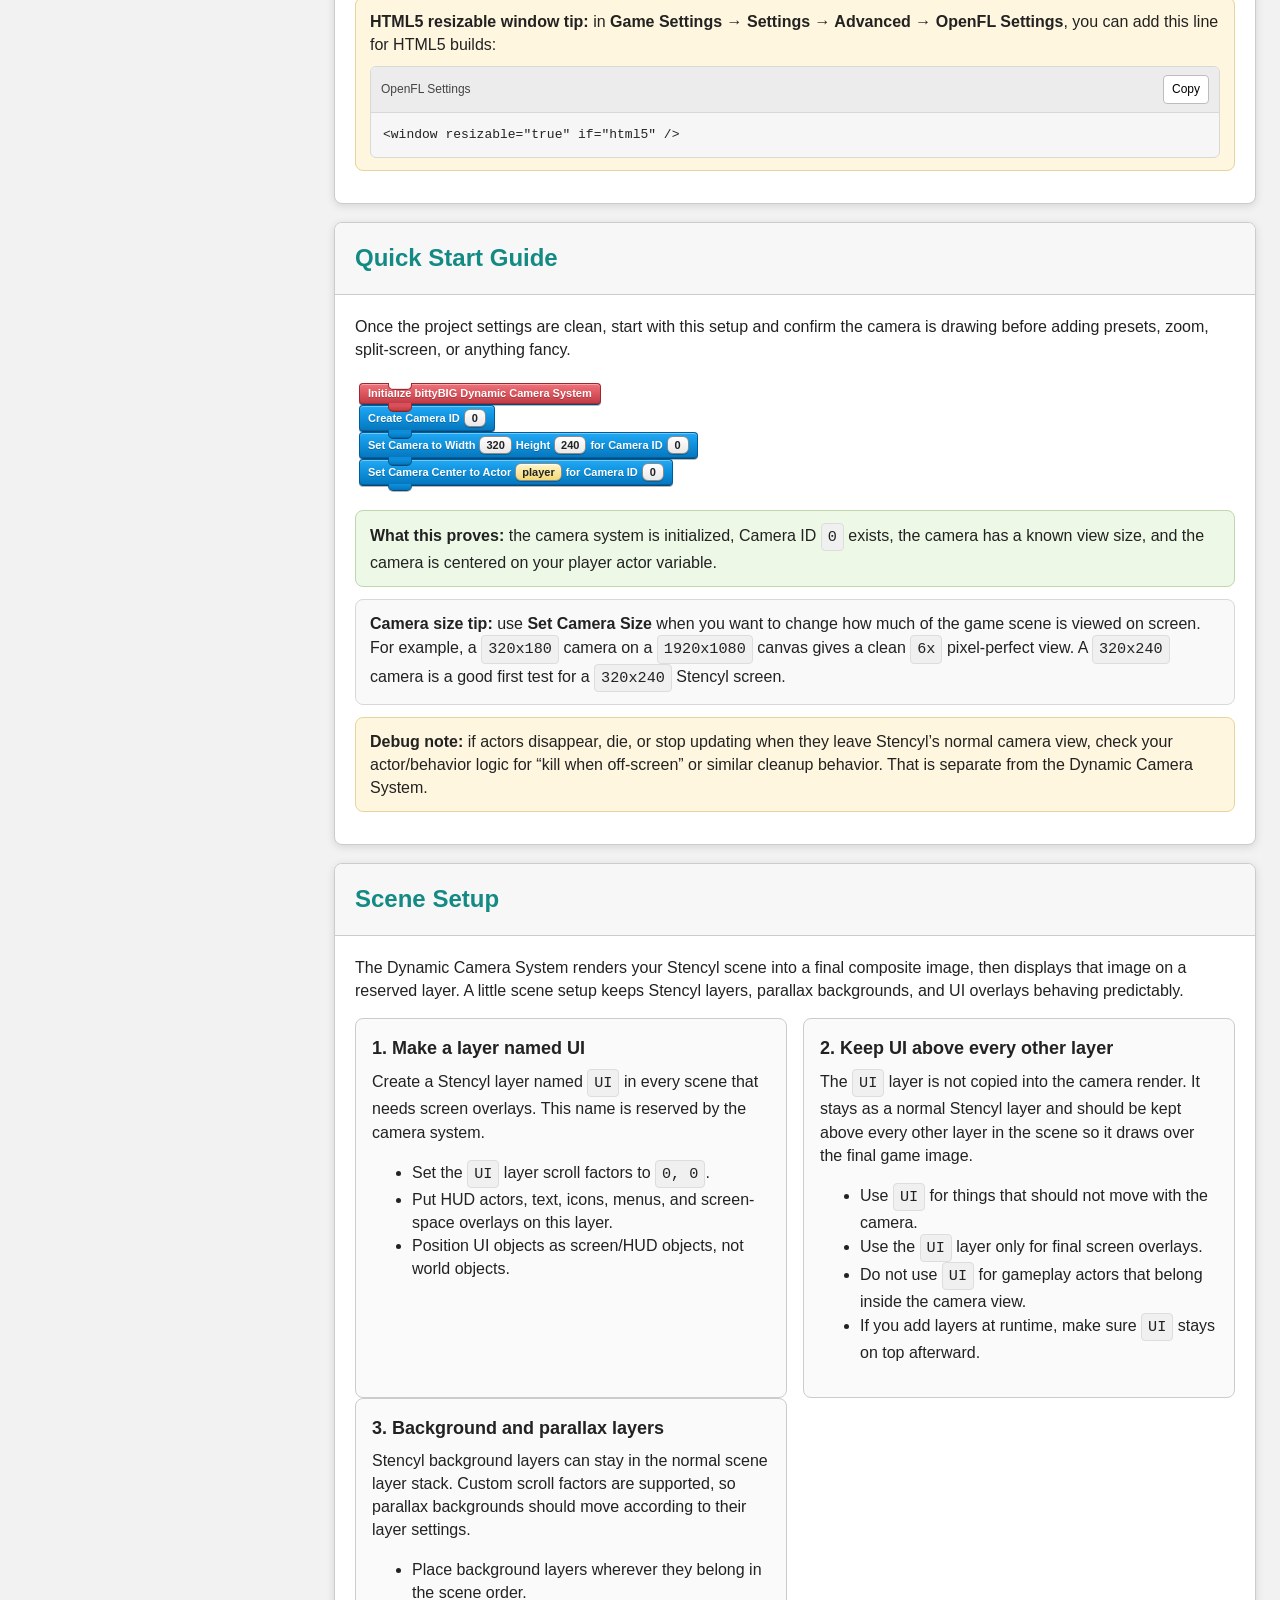
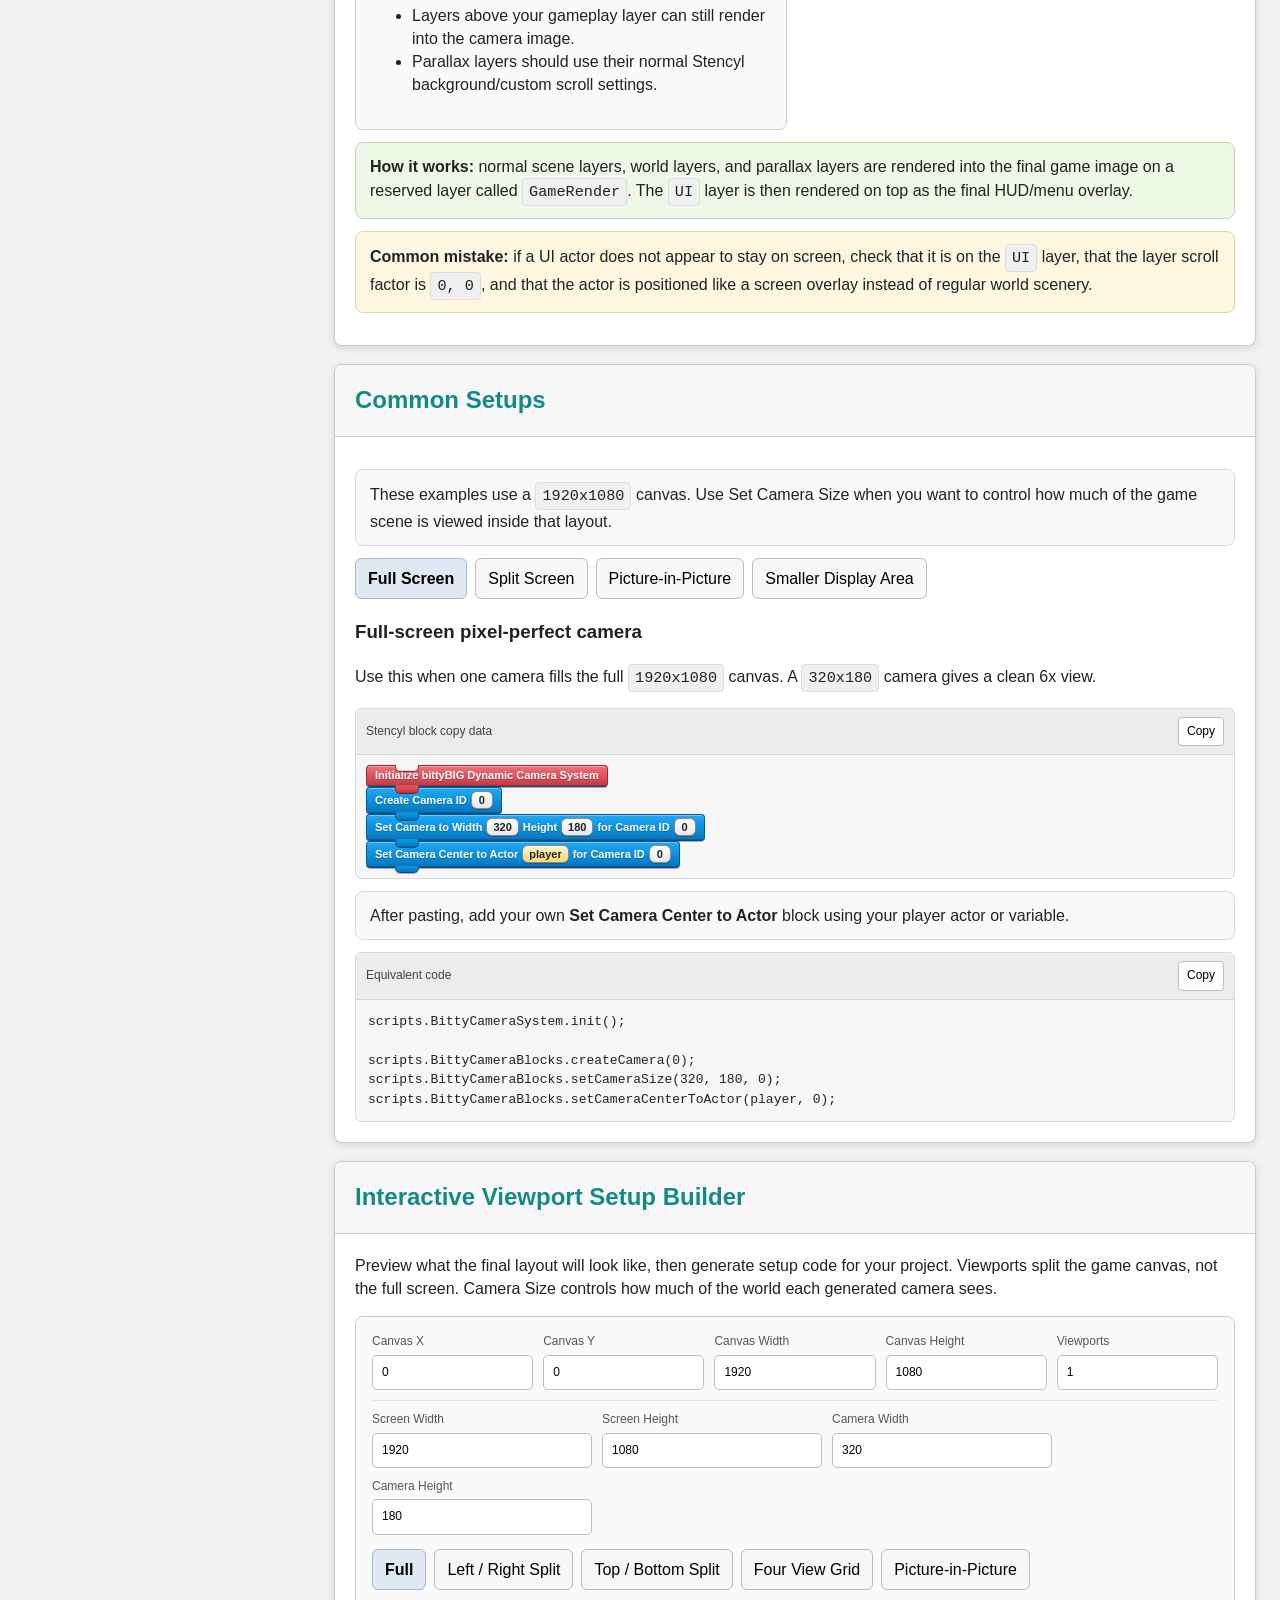
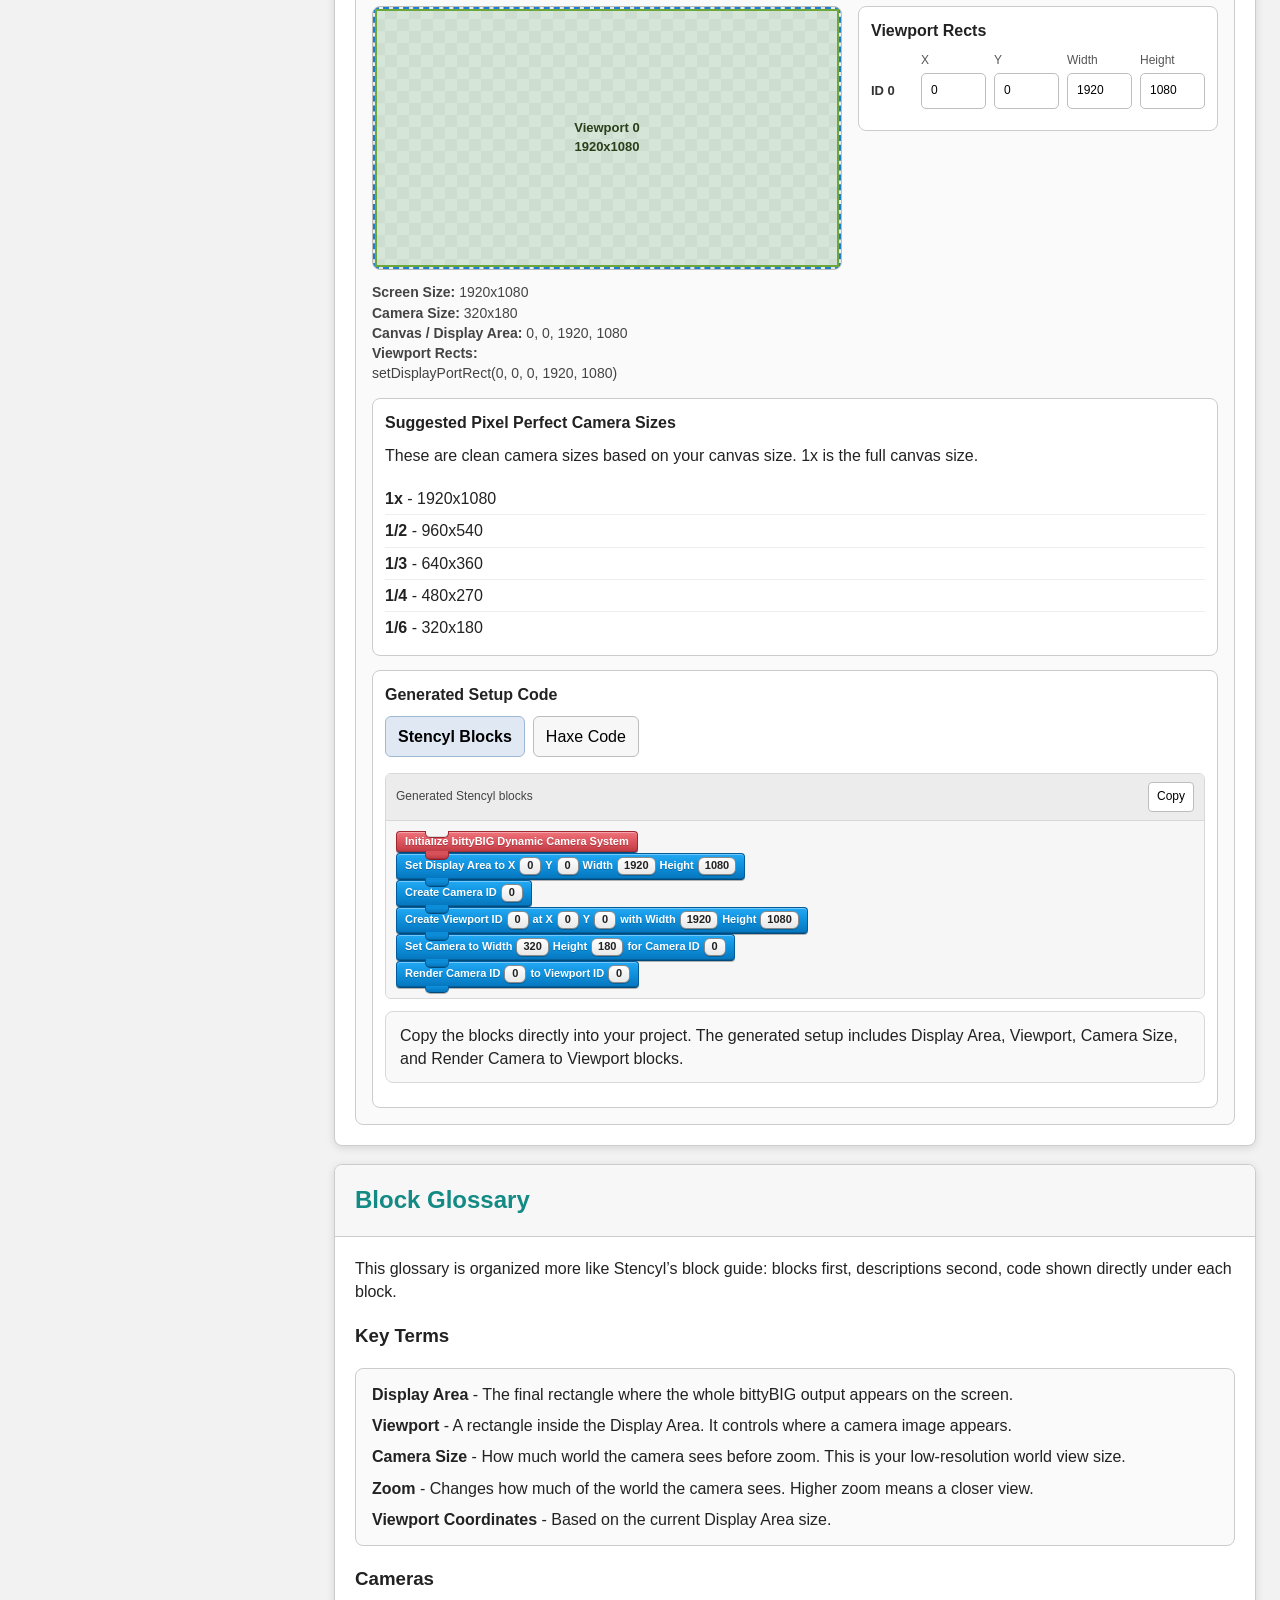
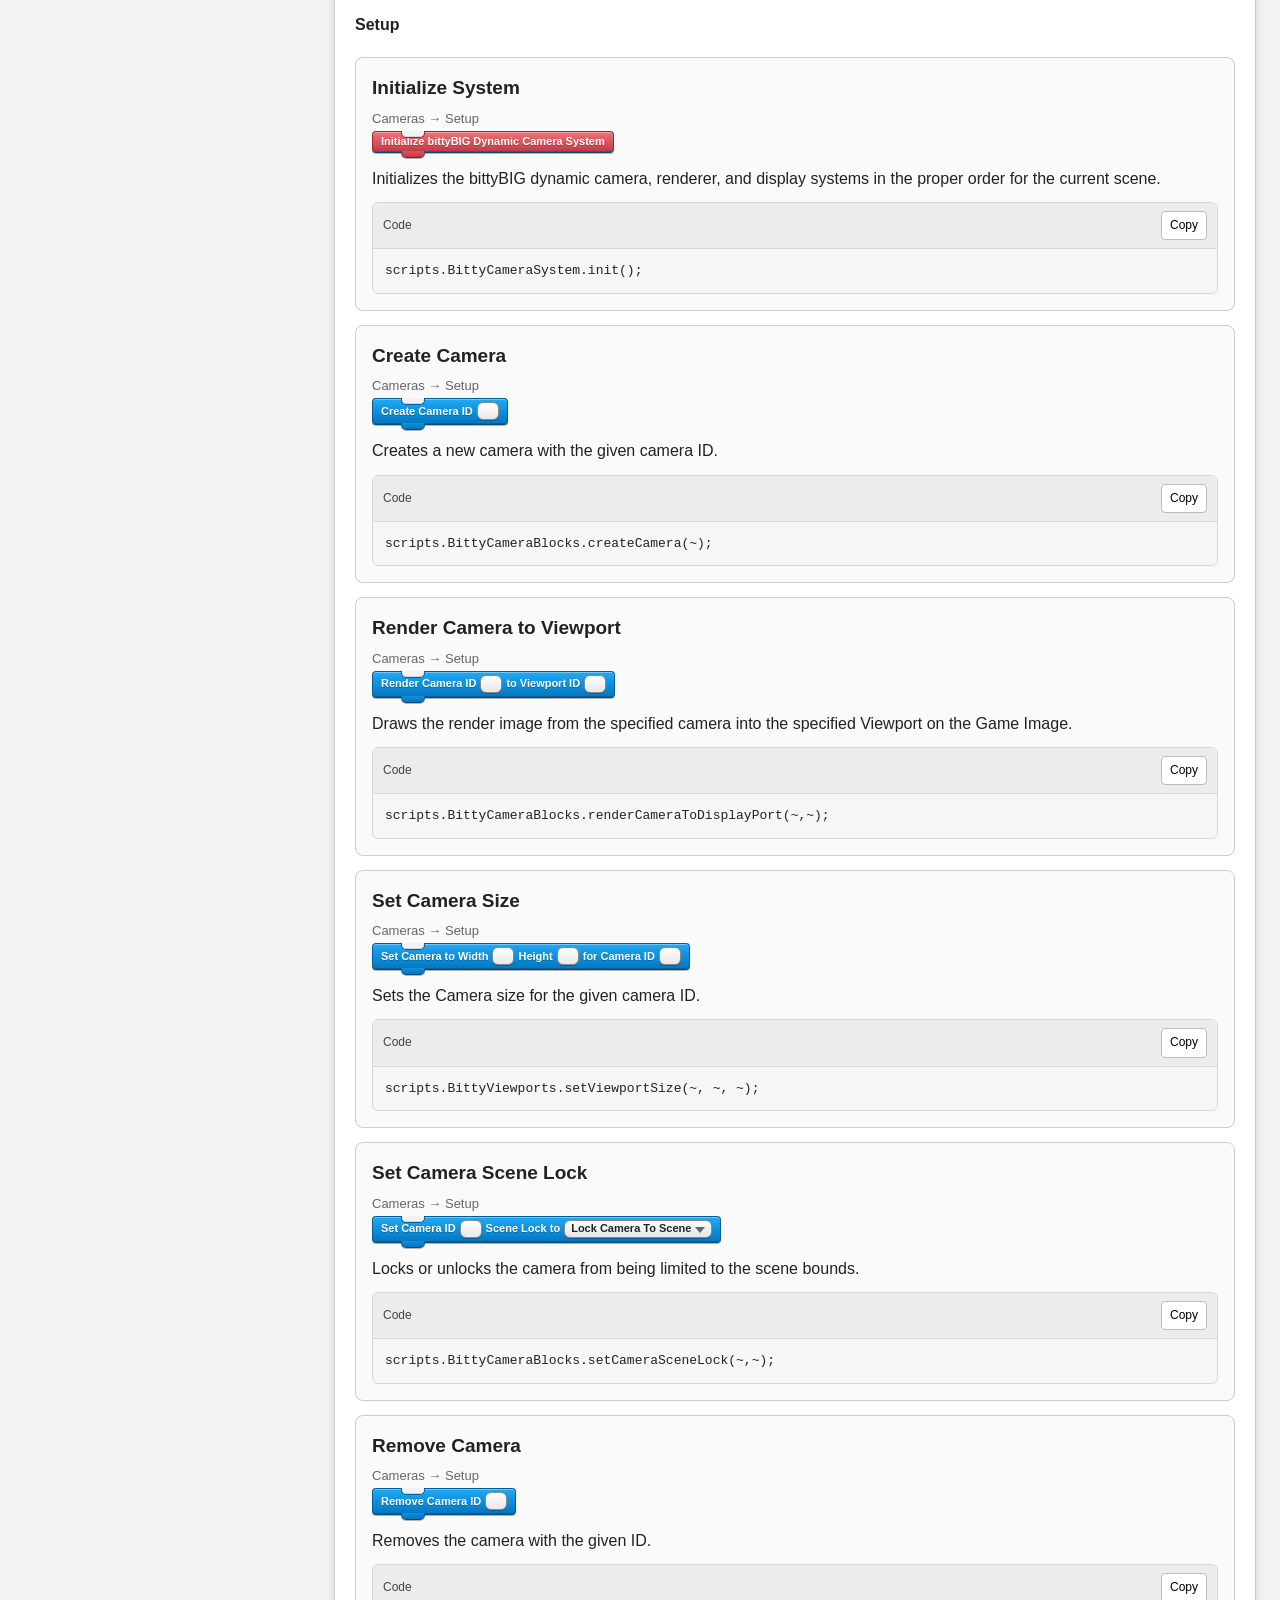
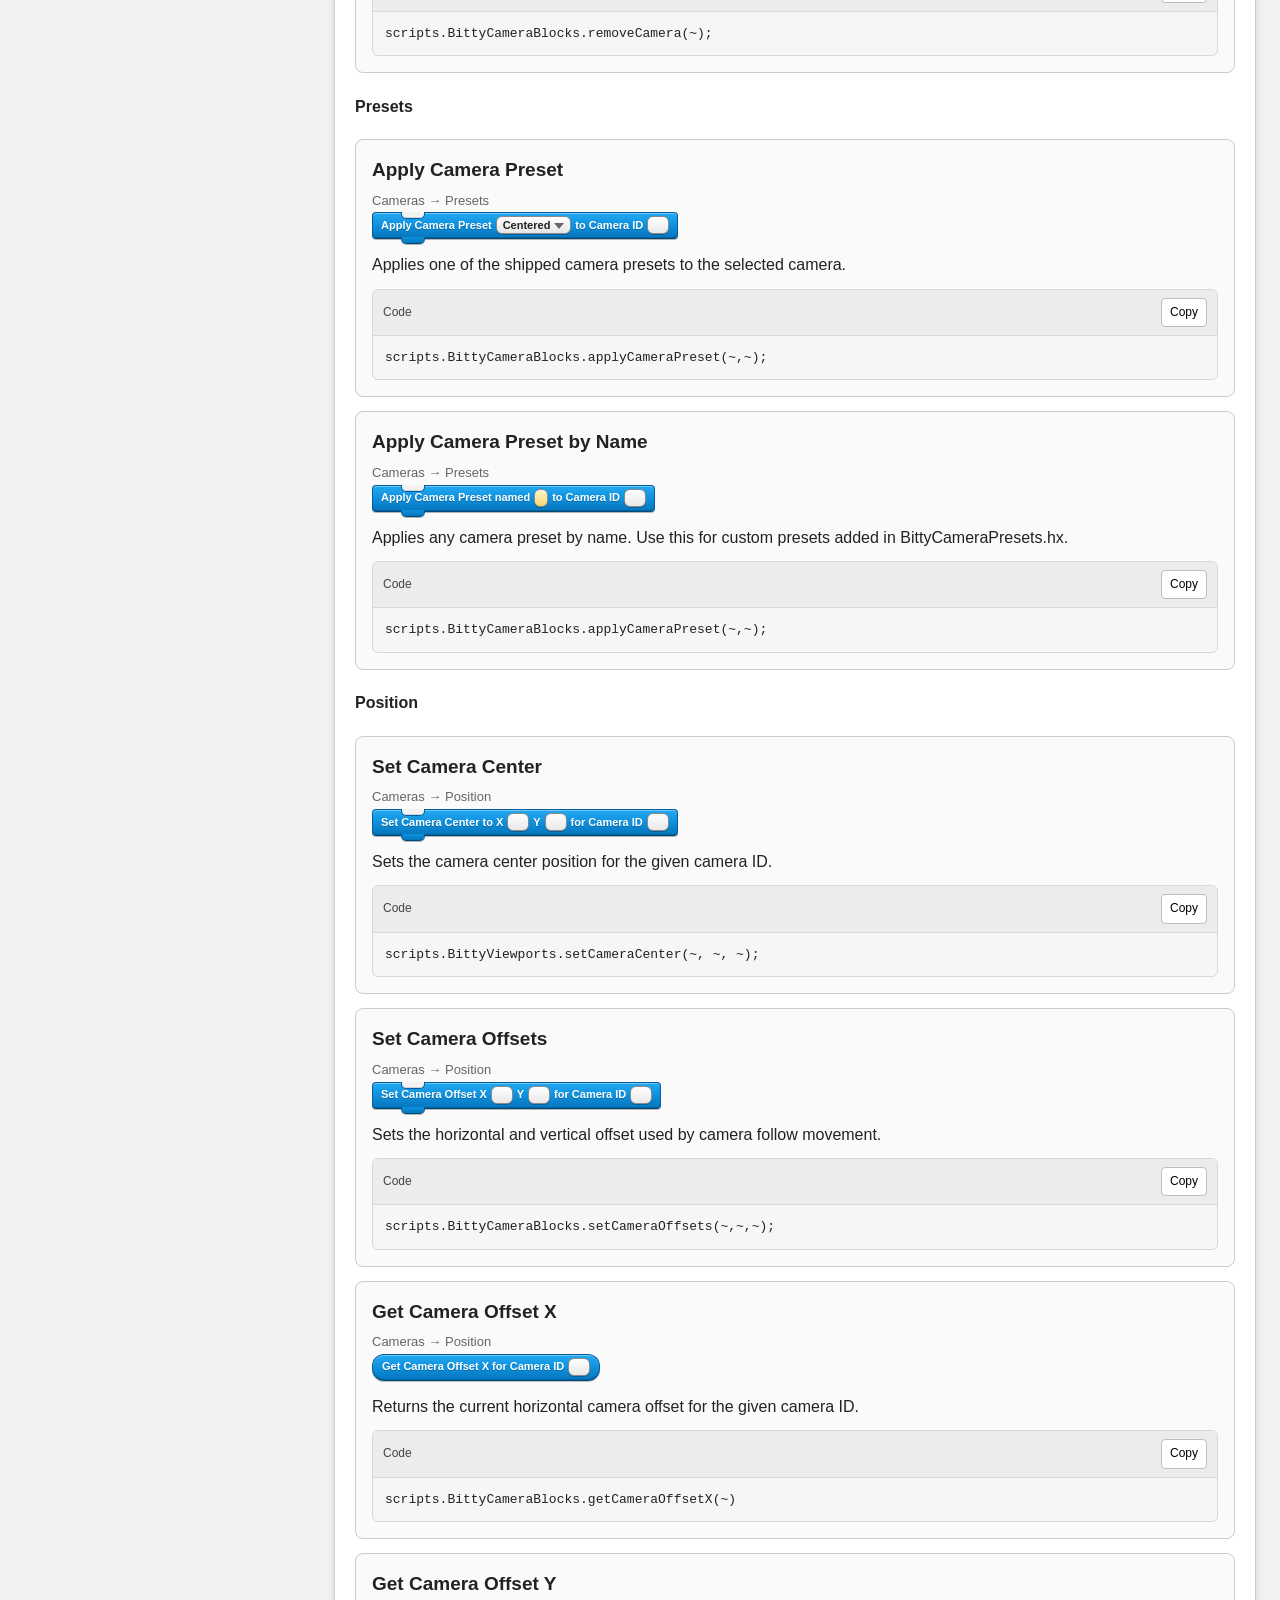
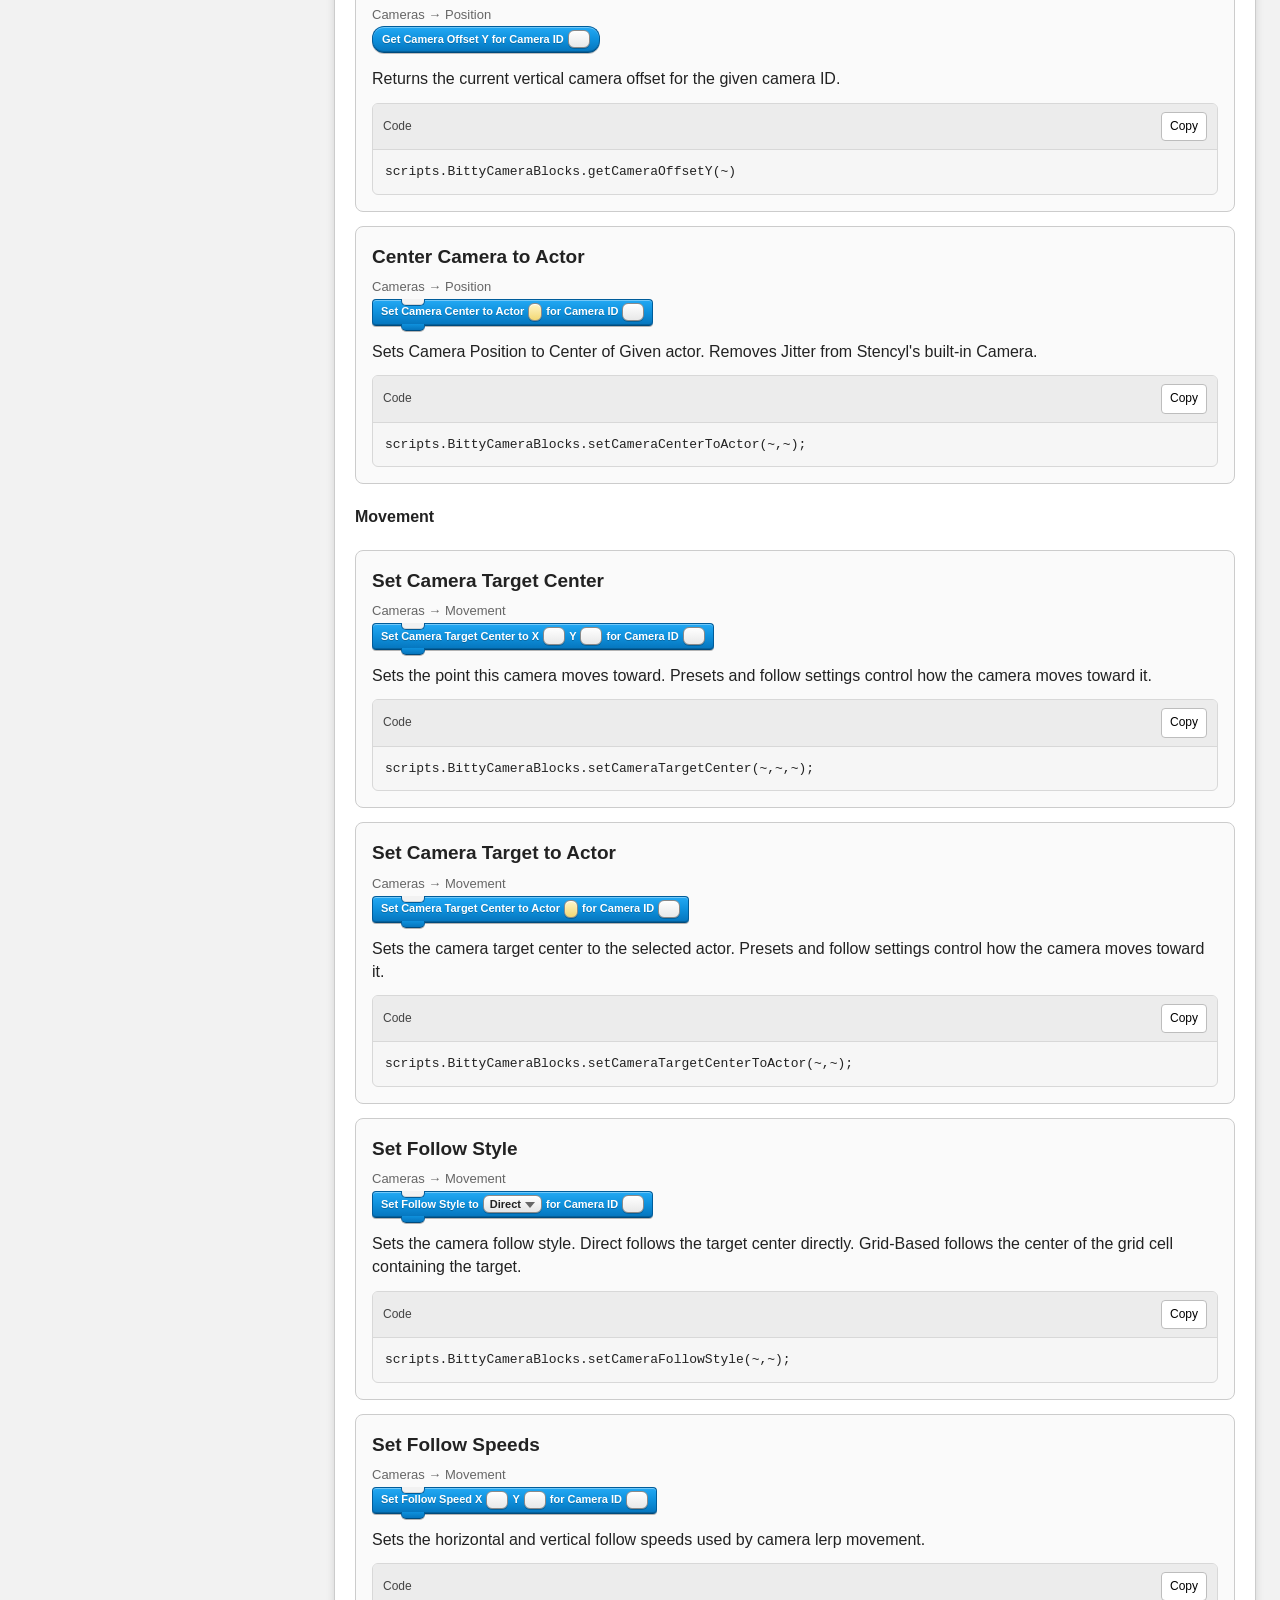
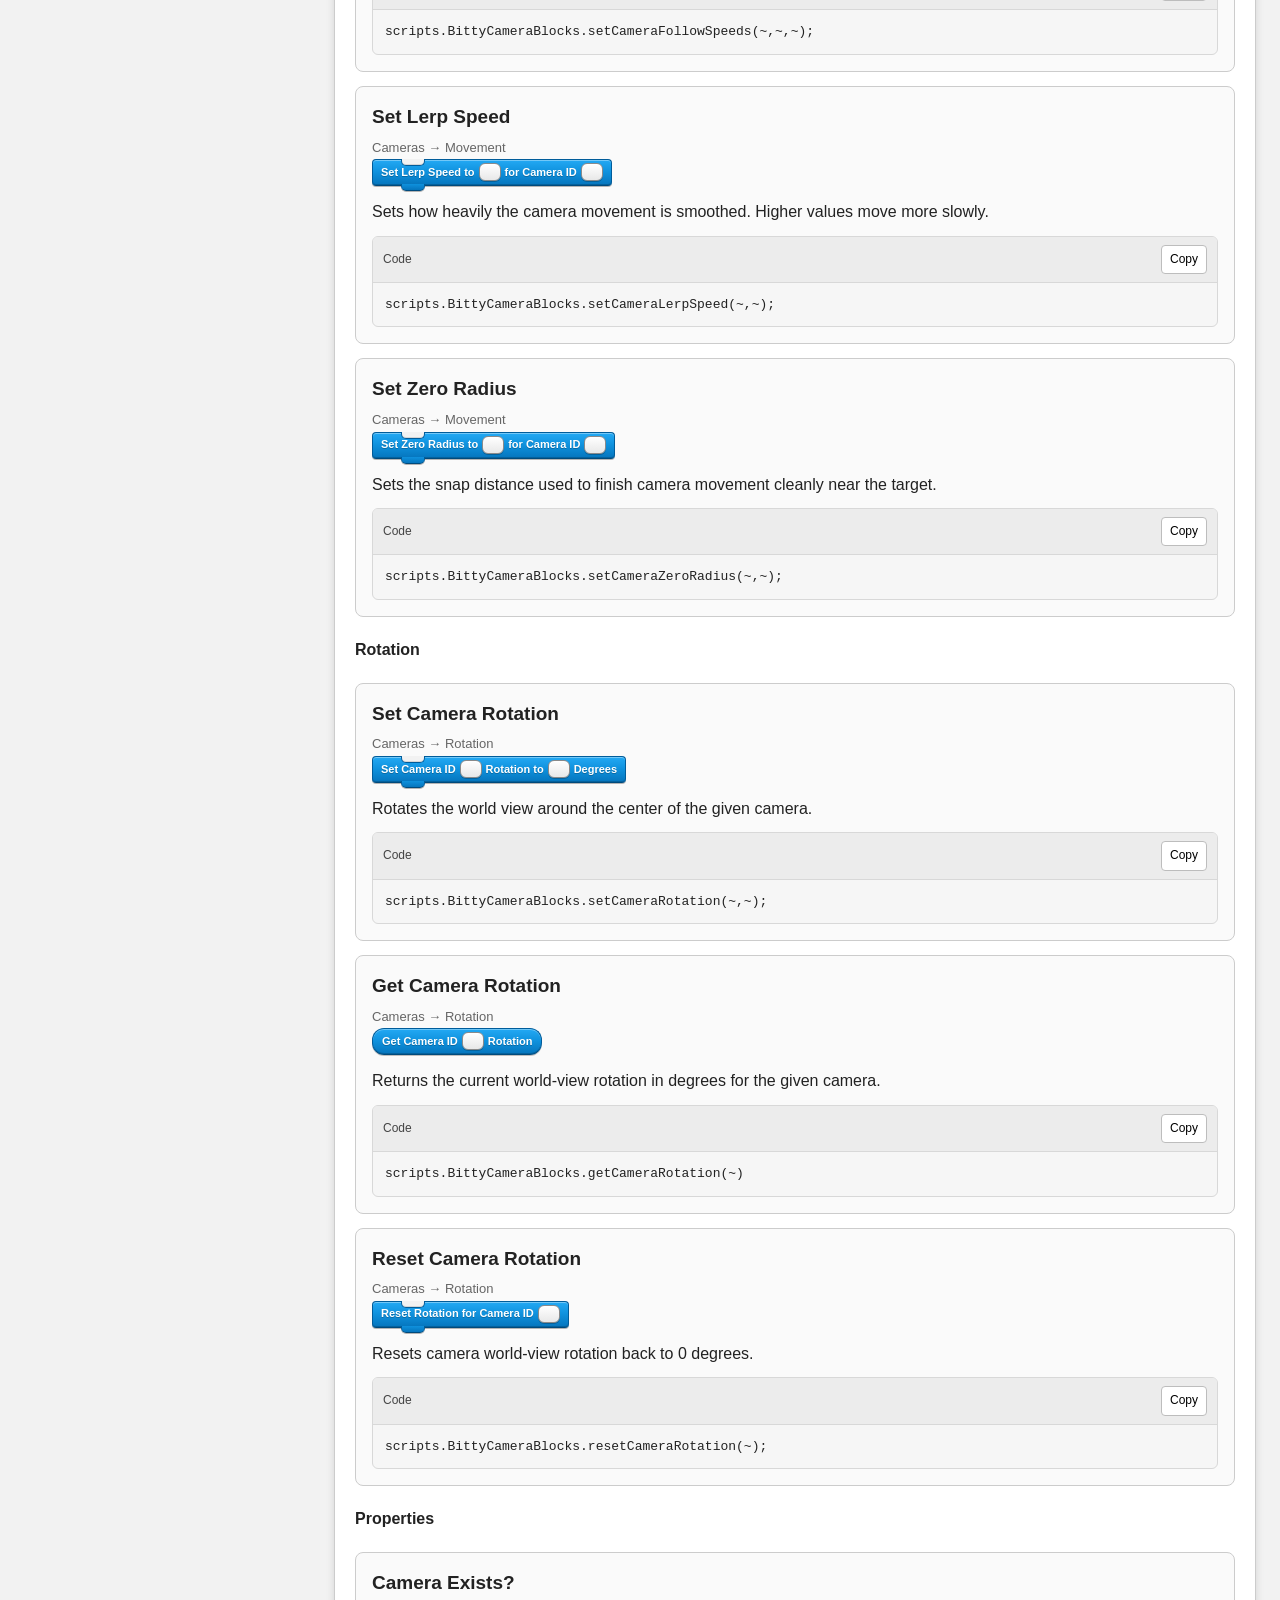
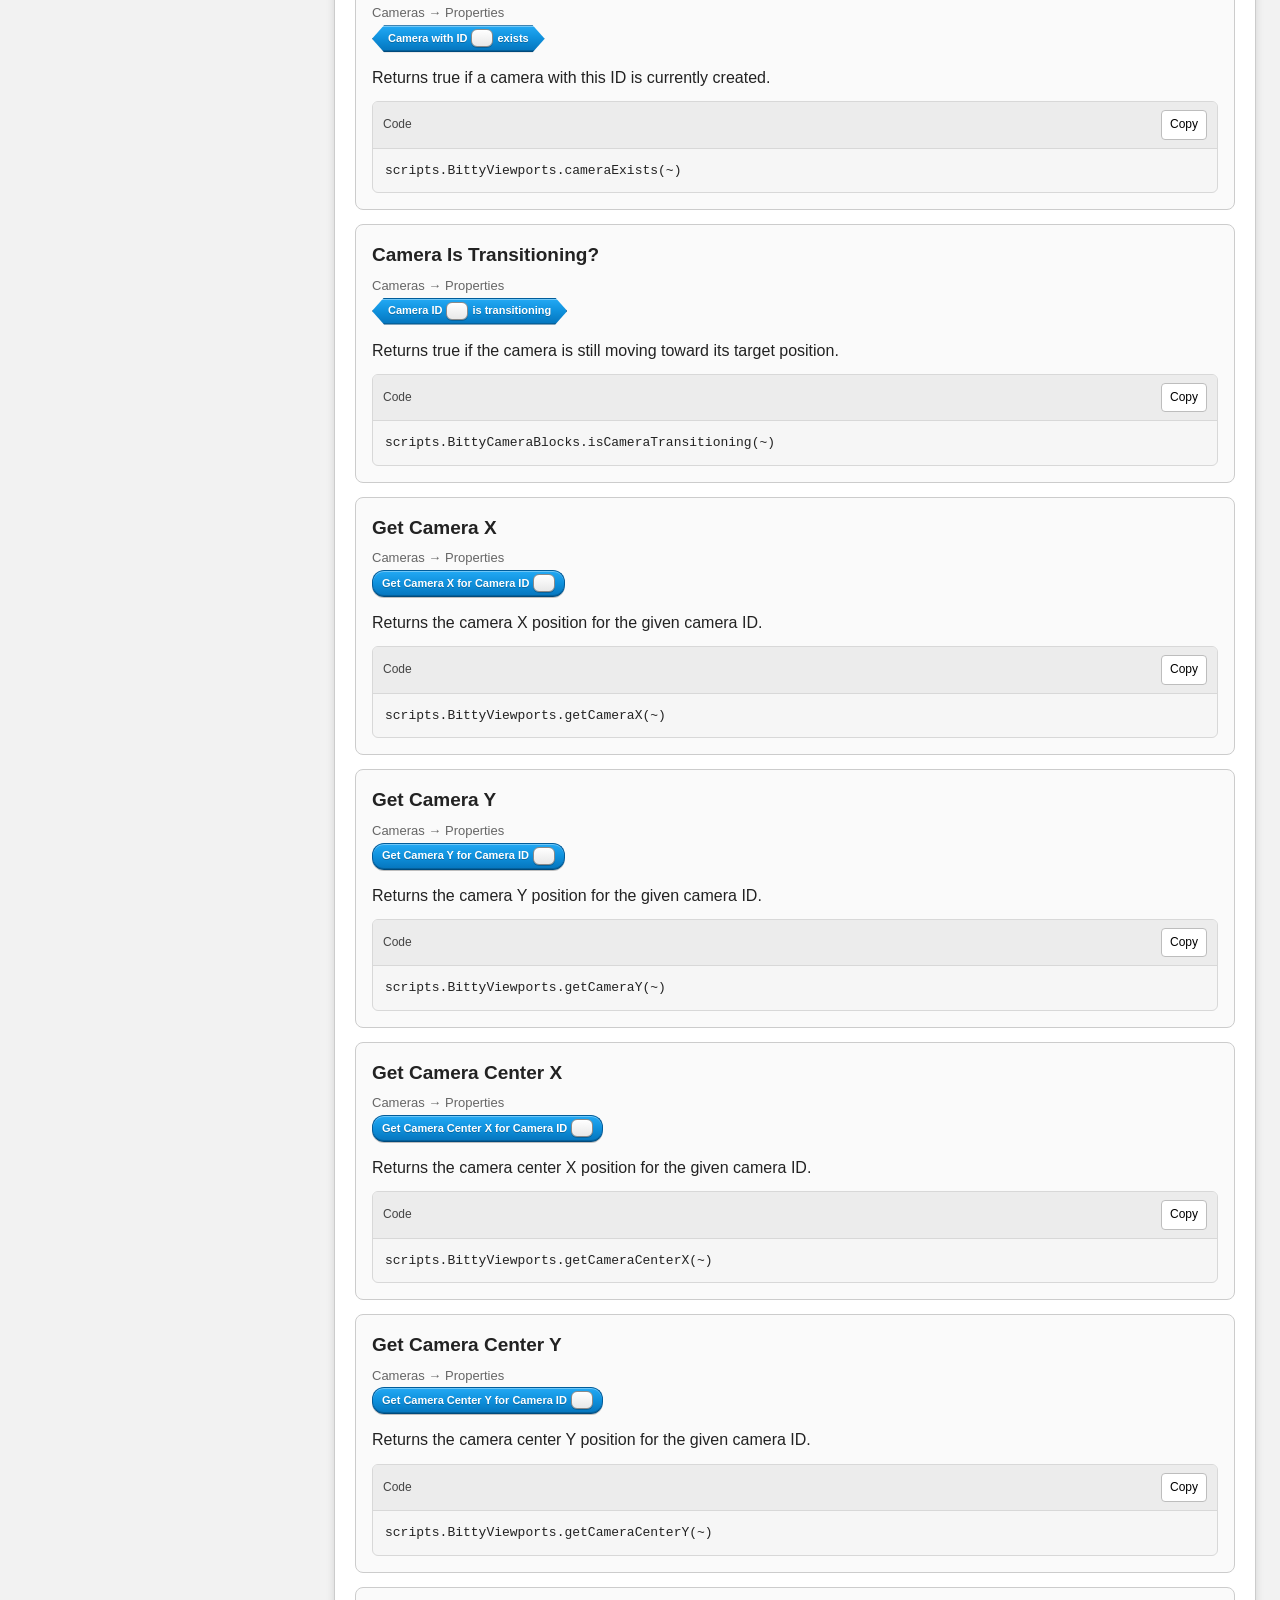
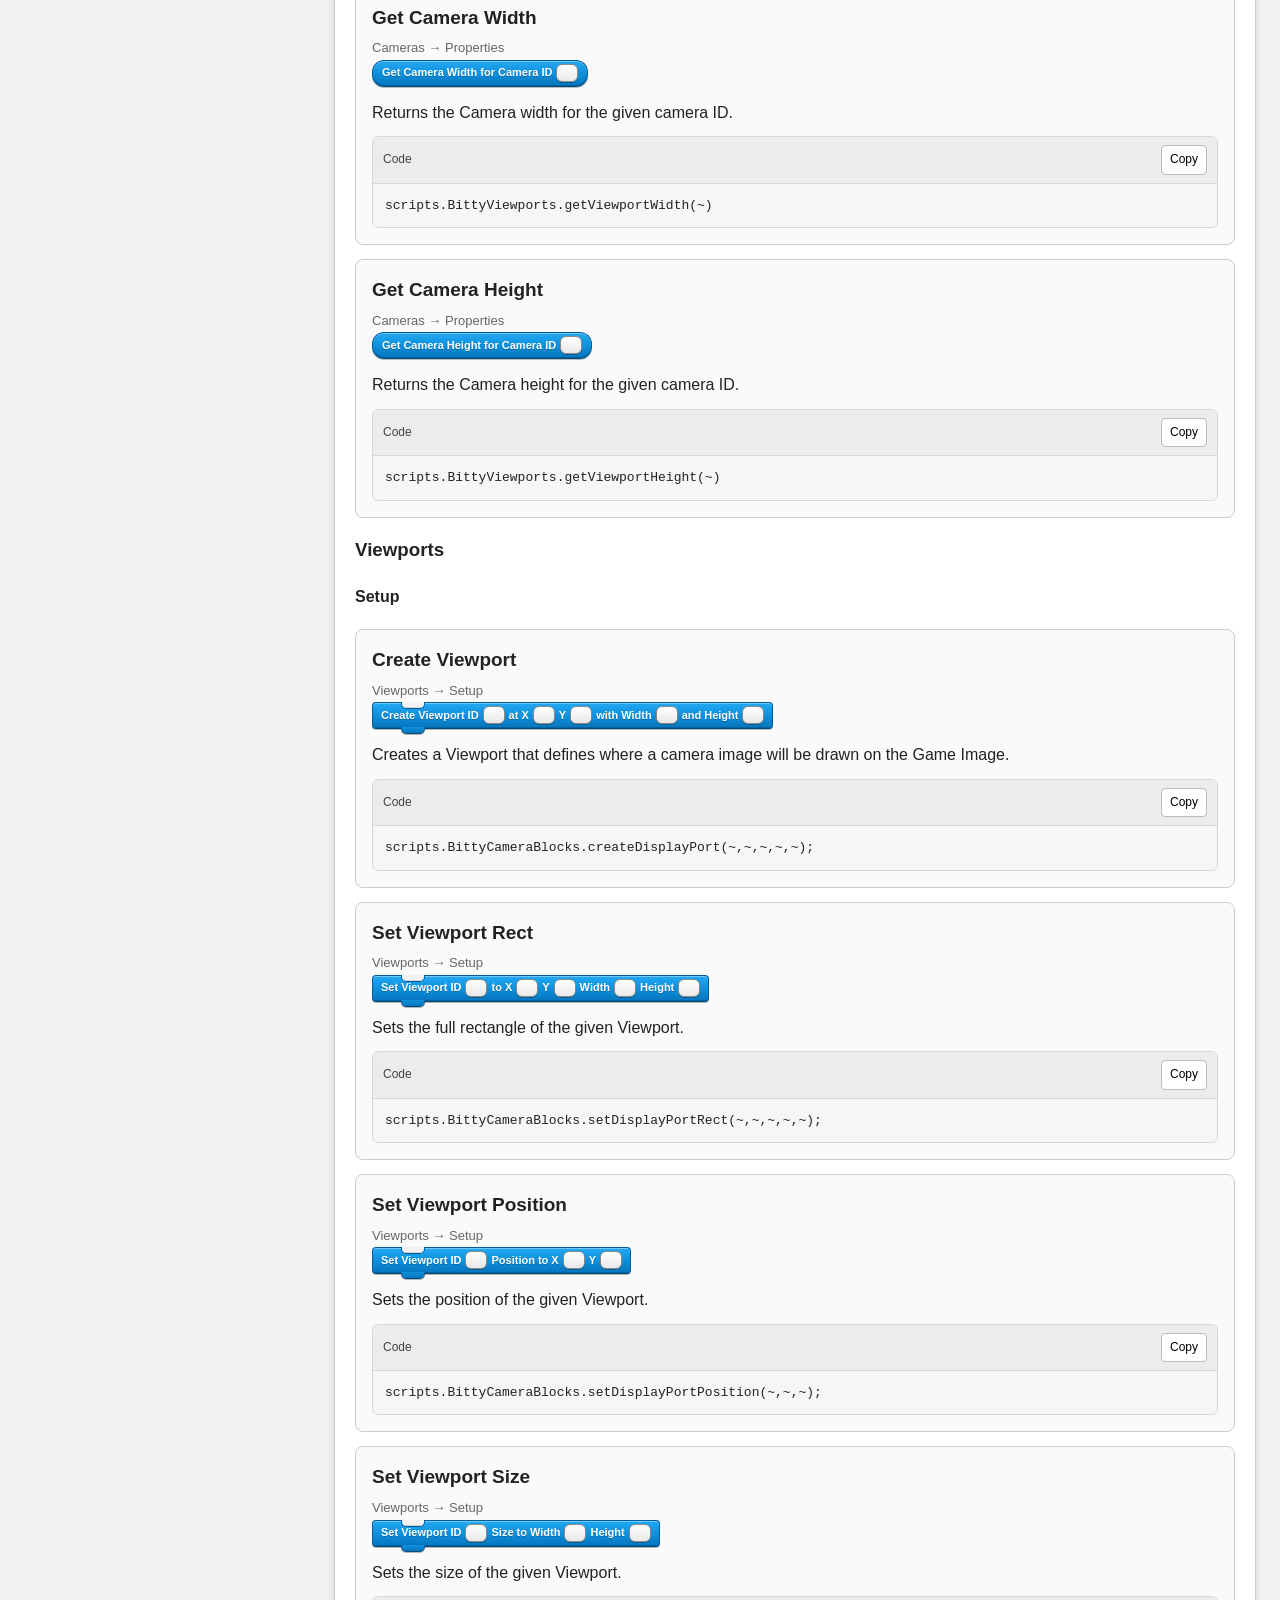
==== commit ea971c0b: "Updated Extra Blocks" ====
--- a/dynamic-camera-documentation/index.html
+++ b/dynamic-camera-documentation/index.html
@@ -1320,6 +1320,7 @@
 <a href="#block-set-viewport-background-color">Viewport Background Color</a>
 <a href="#block-clear-viewport-background">Clear Viewport Background</a>
 <a href="#block-set-viewport-background-enabled">Enable Viewport Background</a>
+<a href="#block-set-viewport-border-sides">Viewport Border Sides</a>
 <a href="#block-set-viewport-border">Viewport Border</a>
 <a href="#block-set-viewport-scale-mode">Viewport Scale Mode</a>
 <div class="cat-title">Viewport Transforms</div>
@@ -1340,6 +1341,9 @@
 <a href="#block-set-display-area-rect">Set Display Area</a>
 <a href="#block-set-display-area-position">Set Display Area Position</a>
 <a href="#block-set-display-area-size">Set Display Area Size</a>
+<div class="cat-title">Appearance</div>
+<a href="#block-set-display-area-border-sides">Display Area Border Sides</a>
+<a href="#block-set-display-area-border">Display Area Border</a>
 <div class="cat-title">Background</div>
 <a href="#block-set-background-color-int">Set Background Color</a>
 <a href="#block-set-background-image">Set Background Image</a>
@@ -1369,7 +1373,7 @@
 <div class="topbar">
 <div class="title">bittyBIG Dynamic Camera System</div>
 <div class="subtitle">Interactive documentation, glossary, examples, and viewport tester</div>
-</div><nav class="top-nav"><a href="#overview">Overview</a><a href="#project-setup">Project Setup</a><a href="#quick-start">Quick Start Guide</a><a href="#interactive-demo">Viewport Tester</a><a href="#glossary">Block Glossary</a><a href="#troubleshooting">Troubleshooting / FAQ</a><a href="#release-notes">Release Notes</a><a href="https://discord.gg/BR3WJM4zfG">Support</a></nav>
+</div><nav class="top-nav"><a href="#overview">Overview</a><a href="#project-setup">Project Setup</a><a href="#quick-start">Quick Start Guide</a><a href="#scene-setup">Scene Setup</a><a href="#interactive-demo">Viewport Tester</a><a href="#glossary">Block Glossary</a><a href="#troubleshooting">FAQs</a><a href="#release-notes">Release Notes</a><a href="https://discord.gg/BR3WJM4zfG">Support</a></nav>
 <div class="content">
 <section class="section doc-section" data-search="overview introduction dynamic camera split screen zoom rotation screenshake viewport tester" id="overview">
 <div class="section-body">
@@ -1383,9 +1387,10 @@
 <div class="hero-buttons">
 <a class="btn" href="#project-setup">Project Setup</a>
 <a class="btn" href="#quick-start">Quick Start Guide</a>
+<a class="btn" href="#scene-setup">Scene Setup</a>
 <a class="btn" href="#interactive-demo">Viewport Tester</a>
 <a class="btn" href="#glossary">Block Glossary</a>
-<a class="btn" href="#troubleshooting">Troubleshooting / FAQ</a>
+<a class="btn" href="#troubleshooting">FAQs</a>
 <a class="btn" href="#release-notes">Release Notes</a>
 <a class="btn" href="https://discord.gg/BR3WJM4zfG">Support</a>
 </div>
@@ -1491,6 +1496,60 @@
 </div>
 <div class="note warn">
 <strong>Debug note:</strong> if actors disappear, die, or stop updating when they leave Stencyl’s normal camera view, check your actor/behavior logic for “kill when off-screen” or similar cleanup behavior. That is separate from the Dynamic Camera System.
+</div>
+</div>
+</section>
+<section class="section doc-section" data-search="scene setup layers ui game render parallax background layers scroll factor stencyl editor final composite overlay" id="scene-setup">
+<div class="section-header">
+<h2>Scene Setup</h2>
+</div>
+<div class="section-body">
+<p>
+	The Dynamic Camera System renders your Stencyl scene into a final composite image, then displays that image on a reserved layer. A little scene setup keeps Stencyl layers, parallax backgrounds, and UI overlays behaving predictably.
+</p>
+<div class="grid-2">
+<div class="info-card">
+<h3>1. Make a layer named UI</h3>
+<p>
+	Create a Stencyl layer named <span class="inline-code">UI</span> in every scene that needs screen overlays. This name is reserved by the camera system.
+</p>
+<ul>
+<li>Set the <span class="inline-code">UI</span> layer scroll factors to <span class="inline-code">0, 0</span>.</li>
+<li>Put HUD actors, text, icons, menus, and screen-space overlays on this layer.</li>
+<li>Position UI objects as screen/HUD objects, not world objects.</li>
+</ul>
+</div>
+<div class="info-card">
+<h3>2. Keep UI above every other layer</h3>
+<p>
+	The <span class="inline-code">UI</span> layer is not copied into the camera render. It stays as a normal Stencyl layer and should be kept above every other layer in the scene so it draws over the final game image.
+</p>
+<ul>
+<li>Use <span class="inline-code">UI</span> for things that should not move with the camera.</li>
+<li>Use the <span class="inline-code">UI</span> layer only for final screen overlays.</li>
+<li>Do not use <span class="inline-code">UI</span> for gameplay actors that belong inside the camera view.</li>
+<li>If you add layers at runtime, make sure <span class="inline-code">UI</span> stays on top afterward.</li>
+</ul>
+</div>
+</div>
+<div class="grid-2">
+<div class="info-card">
+<h3>3. Background and parallax layers</h3>
+<p>
+	Stencyl background layers can stay in the normal scene layer stack. Custom scroll factors are supported, so parallax backgrounds should move according to their layer settings.
+</p>
+<ul>
+<li>Place background layers wherever they belong in the scene order.</li>
+<li>Layers above your gameplay layer can still render into the camera image.</li>
+<li>Parallax layers should use their normal Stencyl background/custom scroll settings.</li>
+</ul>
+</div>
+</div>
+<div class="note good">
+<strong>How it works:</strong> normal scene layers, world layers, and parallax layers are rendered into the final game image on a reserved layer called <span class="inline-code">GameRender</span>. The <span class="inline-code">UI</span> layer is then rendered on top as the final HUD/menu overlay.
+</div>
+<div class="note warn">
+<strong>Common mistake:</strong> if a UI actor does not appear to stay on screen, check that it is on the <span class="inline-code">UI</span> layer, that the layer scroll factor is <span class="inline-code">0, 0</span>, and that the actor is positioned like a screen overlay instead of regular world scenery.
 </div>
 </div>
 </section>
@@ -1824,7 +1883,7 @@
 <div class="section-body">
 <p>
 							Preview what the final layout will look like, then generate setup code for your project.
-							Viewports split the game canvas, not the full screen.
+							Viewports split the game canvas, not the full screen. Camera Size controls how much of the world each generated camera sees.
 						</p>
 <div class="viewport-demo">
 <div class="demo-controls">
@@ -1858,6 +1917,14 @@
 									Screen Height
 									<input id="screenH" min="1" type="number" value="1080"/>
 </label>
+<label>
+									Camera Width
+									<input id="cameraW" min="1" type="number" value="320"/>
+</label>
+<label>
+									Camera Height
+									<input id="cameraH" min="1" type="number" value="180"/>
+</label>
 </div>
 <div class="tabs">
 <button class="tab-button active layout-button" data-layout="full">Full</button>
@@ -1901,7 +1968,7 @@
 <pre class="copy-source" id="generatedStencylBlocks"></pre>
 </div>
 <div class="note">
-										Copy the blocks directly into your project.
+										Copy the blocks directly into your project. The generated setup includes Display Area, Viewport, Camera Size, and Render Camera to Viewport blocks.
 									</div>
 </div>
 <div class="tab-panel" data-panel="generated-haxe-code-panel">
@@ -2669,6 +2736,25 @@
 <pre id="pre-block-set-viewport-background-enabled">scripts.BittyCameraBlocks.setDisplayPortBackgroundEnabled(~,~);</pre>
 </div>
 </div>
+<div class="block-card" id="block-set-viewport-border-sides">
+<h3>Viewport Border Sides</h3>
+<div class="block-meta">Viewports → Appearance</div>
+<div class="block-row">
+<div class="st-block blue">
+											Add Border Thickness T <span class="st-input"></span> B <span class="st-input"></span> L <span class="st-input"></span> R <span class="st-input"></span> Color <span class="st-input" style="min-width:52px; background:#000000; color:#ffffff;"></span> Alpha <span class="st-input"></span> percent to Viewport ID <span class="st-input"></span>
+</div>
+</div>
+<div class="block-desc">
+										Draws a colored border over the specified Viewport with separate thickness values for each side.
+									</div>
+<div class="code-box">
+<div class="code-bar">
+<span>Code</span>
+<button class="copy-btn" data-copy-target="pre-block-set-viewport-border-sides">Copy</button>
+</div>
+<pre id="pre-block-set-viewport-border-sides">scripts.BittyCameraBlocks.setDisplayPortBorderSides(~,~,~,~,~,~,~);</pre>
+</div>
+</div>
 <div class="block-card" id="block-set-viewport-border">
 <h3>Viewport Border</h3>
 <div class="block-meta">Viewports → Appearance</div>
@@ -2939,6 +3025,45 @@
 <pre id="pre-block-set-display-area-size">scripts.BittyCameraBlocks.setGameAreaSize(~,~);</pre>
 </div>
 </div>
+<h4>Appearance</h4>
+<div class="block-card" id="block-set-display-area-border-sides">
+<h3>Display Area Border Sides</h3>
+<div class="block-meta">Display → Appearance</div>
+<div class="block-row">
+<div class="st-block blue">
+											Add Border Thickness T <span class="st-input"></span> B <span class="st-input"></span> L <span class="st-input"></span> R <span class="st-input"></span> Color <span class="st-input" style="min-width:52px; background:#000000; color:#ffffff;"></span> Alpha <span class="st-input"></span> percent to Display Area
+</div>
+</div>
+<div class="block-desc">
+										Draws a colored border over the Display Area with separate thickness values for each side.
+									</div>
+<div class="code-box">
+<div class="code-bar">
+<span>Code</span>
+<button class="copy-btn" data-copy-target="pre-block-set-display-area-border-sides">Copy</button>
+</div>
+<pre id="pre-block-set-display-area-border-sides">scripts.BittyCameraBlocks.setGameAreaBorderSides(~,~,~,~,~,~);</pre>
+</div>
+</div>
+<div class="block-card" id="block-set-display-area-border">
+<h3>Display Area Border</h3>
+<div class="block-meta">Display → Appearance</div>
+<div class="block-row">
+<div class="st-block blue">
+											Add Border Thickness <span class="st-input"></span> Color <span class="st-input" style="min-width:52px; background:#000000; color:#ffffff;"></span> Alpha <span class="st-input"></span> percent to Display Area
+</div>
+</div>
+<div class="block-desc">
+										Draws a colored border over the Display Area using the same thickness on all sides.
+									</div>
+<div class="code-box">
+<div class="code-bar">
+<span>Code</span>
+<button class="copy-btn" data-copy-target="pre-block-set-display-area-border">Copy</button>
+</div>
+<pre id="pre-block-set-display-area-border">scripts.BittyCameraBlocks.setGameAreaBorder(~,~,~);</pre>
+</div>
+</div>
 <h4>Background</h4>
 <div class="block-card" id="block-set-background-color-int">
 <h3>Set Background Color</h3>
@@ -3253,7 +3378,7 @@
 </section>
 <section class="section doc-section" data-search="troubleshooting faq beginner common problems initialize scene viewport too large too small wrong scale wrong size split screen camera zoom background" id="troubleshooting">
 <div class="section-header">
-<h2>Troubleshooting / FAQ</h2>
+<h2>FAQs</h2>
 </div>
 <div class="section-body">
 <p>
@@ -3575,7 +3700,7 @@
 			});
 		});
 
-		["screenW", "screenH", "canvasX", "canvasY", "canvasW", "canvasH", "viewportCount"].forEach(function(id)
+		["screenW", "screenH", "cameraW", "cameraH", "canvasX", "canvasY", "canvasW", "canvasH", "viewportCount"].forEach(function(id)
 		{
 			var input = document.getElementById(id);
 			if(input == null) return;
@@ -3617,6 +3742,16 @@
 		function getScreenHeight()
 		{
 			return Math.max(1, getNum("screenH", 1080));
+		}
+
+		function getCameraWidth()
+		{
+			return Math.max(1, getNum("cameraW", 320));
+		}
+
+		function getCameraHeight()
+		{
+			return Math.max(1, getNum("cameraH", 180));
 		}
 
 		function getCanvasX()
@@ -3765,6 +3900,8 @@
 			var canvasY = getCanvasY();
 			var canvasW = getCanvasWidth();
 			var canvasH = getCanvasHeight();
+			var cameraW = getCameraWidth();
+			var cameraH = getCameraHeight();
 			var count = getViewportCount();
 
 			var displayArea = document.getElementById("demoDisplayArea");
@@ -3814,11 +3951,12 @@
 
 			readout.innerHTML =
 				"<strong>Screen Size:</strong> " + Math.round(screenW) + "x" + Math.round(screenH) +
+				"<br><strong>Camera Size:</strong> " + Math.round(cameraW) + "x" + Math.round(cameraH) +
 				"<br><strong>Canvas / Display Area:</strong> " + Math.round(canvasX) + ", " + Math.round(canvasY) + ", " + Math.round(canvasW) + ", " + Math.round(canvasH) +
 				"<br><strong>Viewport Rects:</strong><br>" + lines.join("<br>");
 
 			renderPixelPerfect(canvasW, canvasH, ports);
-			renderGeneratedCode(canvasX, canvasY, canvasW, canvasH, ports);
+			renderGeneratedCode(canvasX, canvasY, canvasW, canvasH, cameraW, cameraH, ports);
 		}
 
 		function renderPixelPerfect(canvasW, canvasH, ports)
@@ -3845,7 +3983,7 @@
 
 		}
 
-		function renderGeneratedCode(canvasX, canvasY, canvasW, canvasH, ports)
+		function renderGeneratedCode(canvasX, canvasY, canvasW, canvasH, cameraW, cameraH, ports)
 		{
 			var code = document.getElementById("generatedSetupCode");
 			var stencylBlocks = document.getElementById("generatedStencylBlocks");
@@ -3862,6 +4000,7 @@
 			{
 				lines.push("scripts.BittyCameraBlocks.createCamera(" + i + ");");
 				lines.push("scripts.BittyCameraBlocks.createDisplayPort(" + i + ", " + Math.round(port.x) + ", " + Math.round(port.y) + ", " + Math.round(port.w) + ", " + Math.round(port.h) + ");");
+				lines.push("scripts.BittyViewports.setViewportSize(" + Math.round(cameraW) + ", " + Math.round(cameraH) + ", " + i + ");");
 				lines.push("scripts.BittyCameraBlocks.renderCameraToDisplayPort(" + i + ", " + i + ");");
 
 				if(i < ports.length - 1)
@@ -3874,10 +4013,10 @@
 
 			if(stencylBlocks != null)
 			{
-				stencylBlocks.textContent = buildStencylCopyBlocks(canvasX, canvasY, canvasW, canvasH, ports);
+				stencylBlocks.textContent = buildStencylCopyBlocks(canvasX, canvasY, canvasW, canvasH, cameraW, cameraH, ports);
 			}
 
-			renderGeneratedStencylBlockPreview(canvasX, canvasY, canvasW, canvasH, ports);
+			renderGeneratedStencylBlockPreview(canvasX, canvasY, canvasW, canvasH, cameraW, cameraH, ports);
 		}
 
 		function makePreviewInput(value)
@@ -3939,7 +4078,7 @@
 			holder.appendChild(row);
 		}
 
-		function renderGeneratedStencylBlockPreview(canvasX, canvasY, canvasW, canvasH, ports)
+		function renderGeneratedStencylBlockPreview(canvasX, canvasY, canvasW, canvasH, cameraW, cameraH, ports)
 		{
 			var preview = document.getElementById("generatedStencylBlockPreview");
 			if(preview == null) return;
@@ -3953,6 +4092,7 @@
 			{
 				addPreviewBlock(preview, "blue", ["Create Camera ID", i]);
 				addPreviewBlock(preview, "blue", ["Create Viewport ID", i, "at X", port.x, "Y", port.y, "with Width", port.w, "Height", port.h]);
+				addPreviewBlock(preview, "blue", ["Set Camera to Width", cameraW, "Height", cameraH, "for Camera ID", i]);
 				addPreviewBlock(preview, "blue", ["Render Camera ID", i, "to Viewport ID", i]);
 			});
 		}
@@ -3976,7 +4116,7 @@
 			return lines.join("\n");
 		}
 
-		function buildStencylCopyBlocks(canvasX, canvasY, canvasW, canvasH, ports)
+		function buildStencylCopyBlocks(canvasX, canvasY, canvasW, canvasH, cameraW, cameraH, ports)
 		{
 			var lines = [];
 			lines.push('<?xml version="1.0" encoding="UTF-8" standalone="no"?>');
@@ -3989,6 +4129,7 @@
 			{
 				lines.push(buildActionBlock('bbcam-create-camera', [i]));
 				lines.push(buildActionBlock('bbcam-create-viewport', [i, port.x, port.y, port.w, port.h]));
+				lines.push(buildActionBlock('bbcam-set-camera-size', [cameraW, cameraH, i]));
 				lines.push(buildActionBlock('bbcam-render-camera-to-viewport', [i, i]));
 			});
 
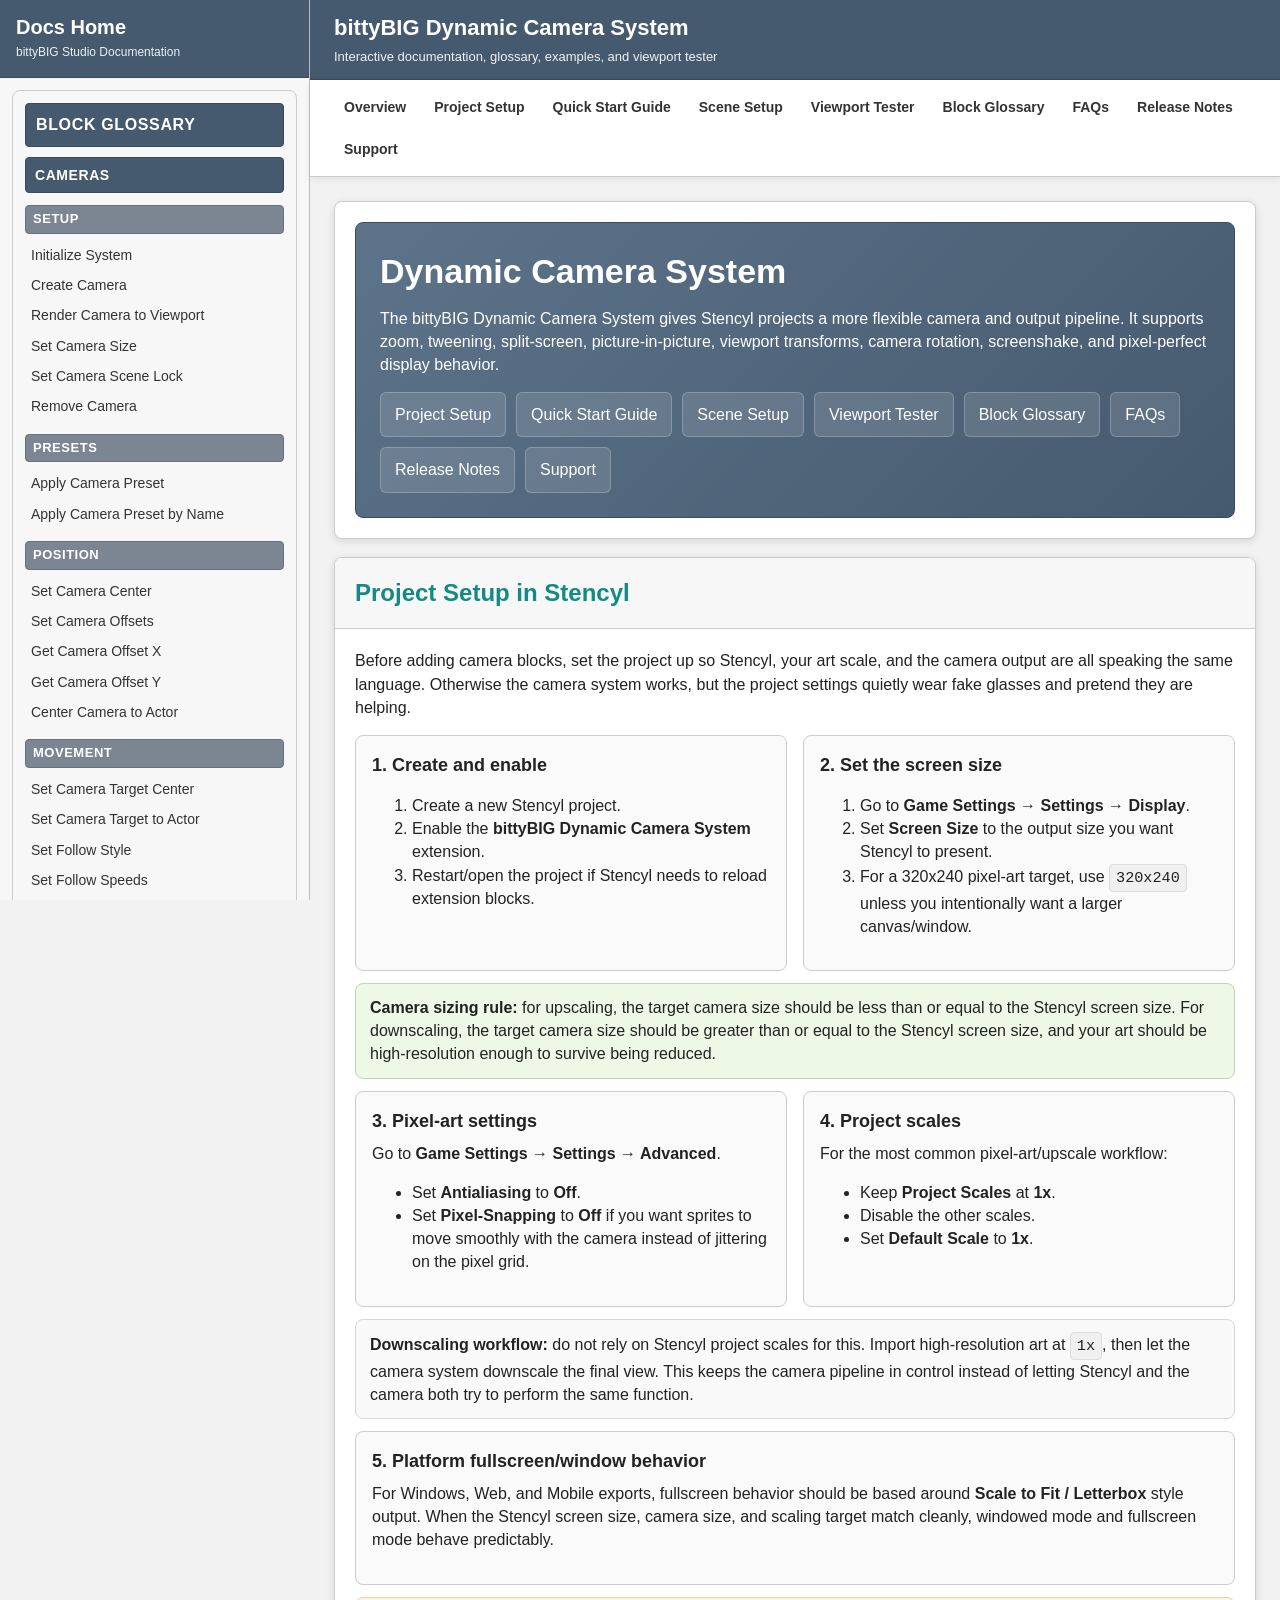
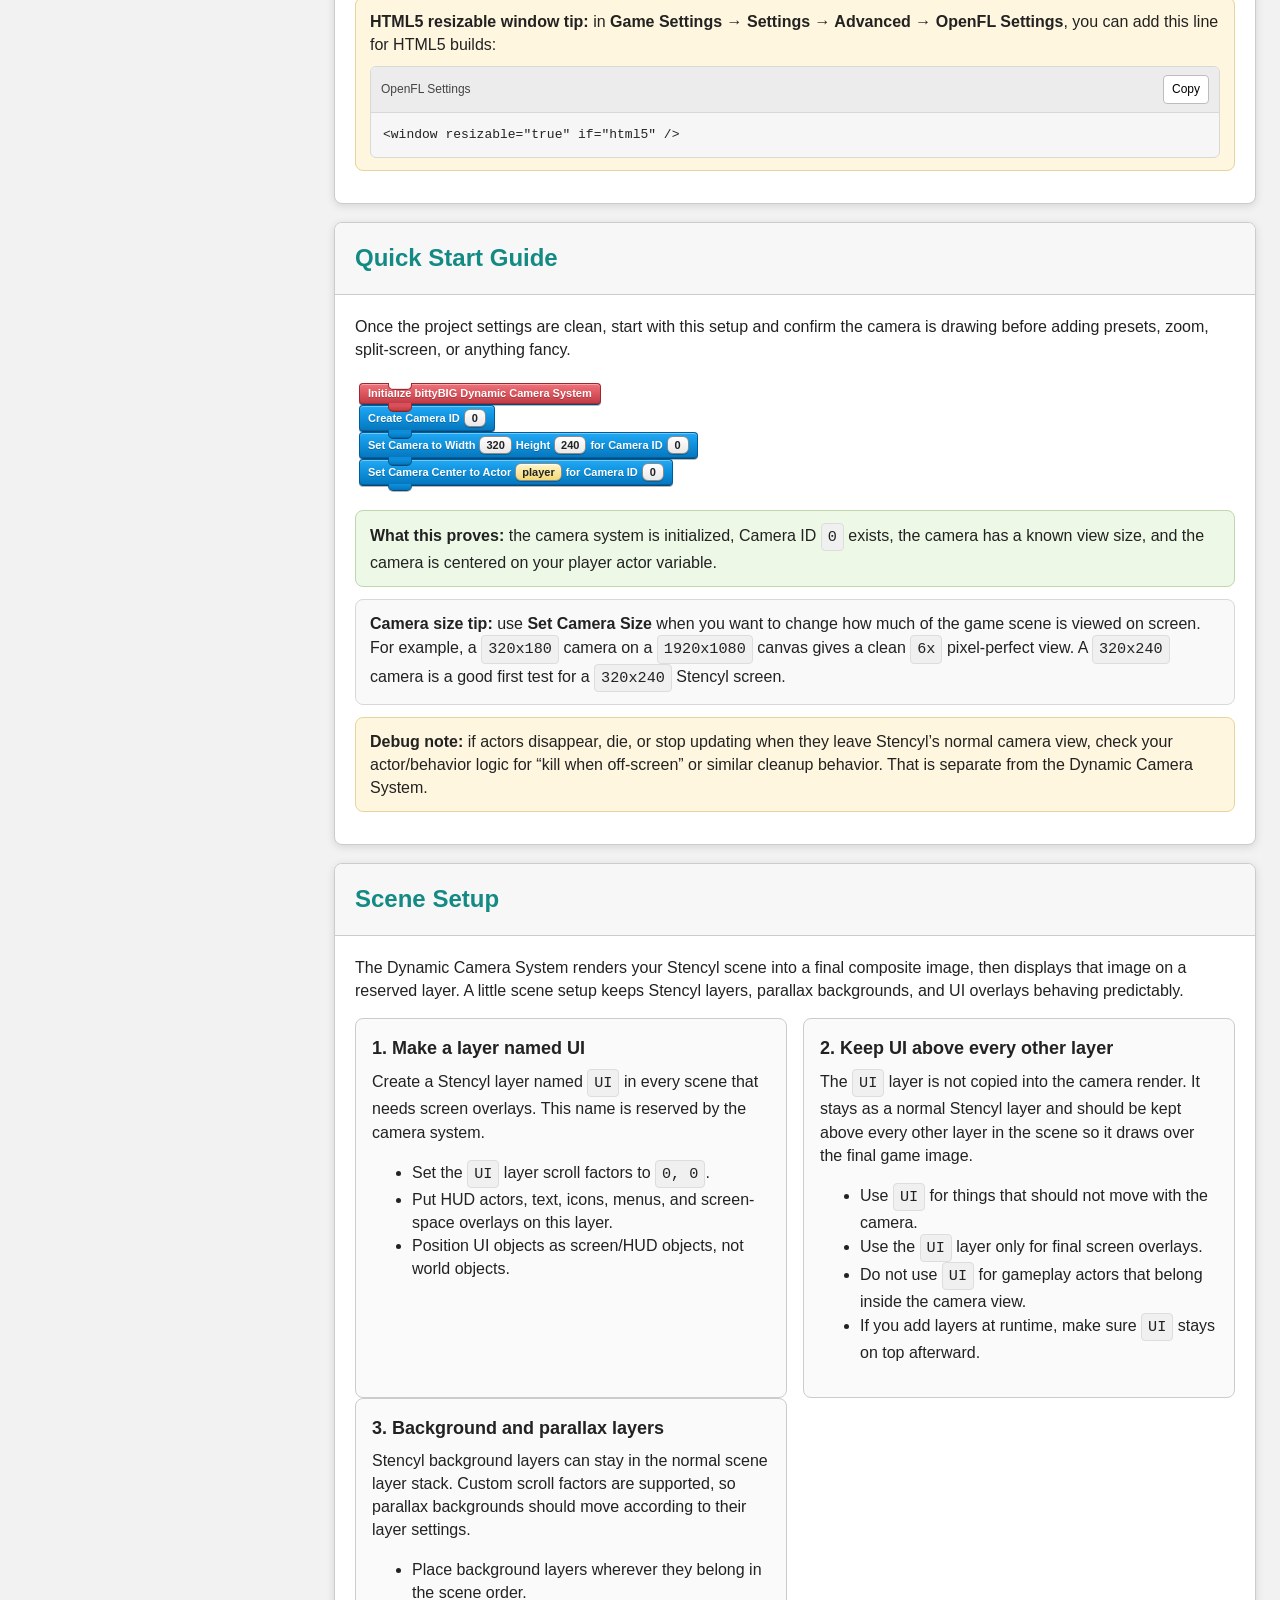
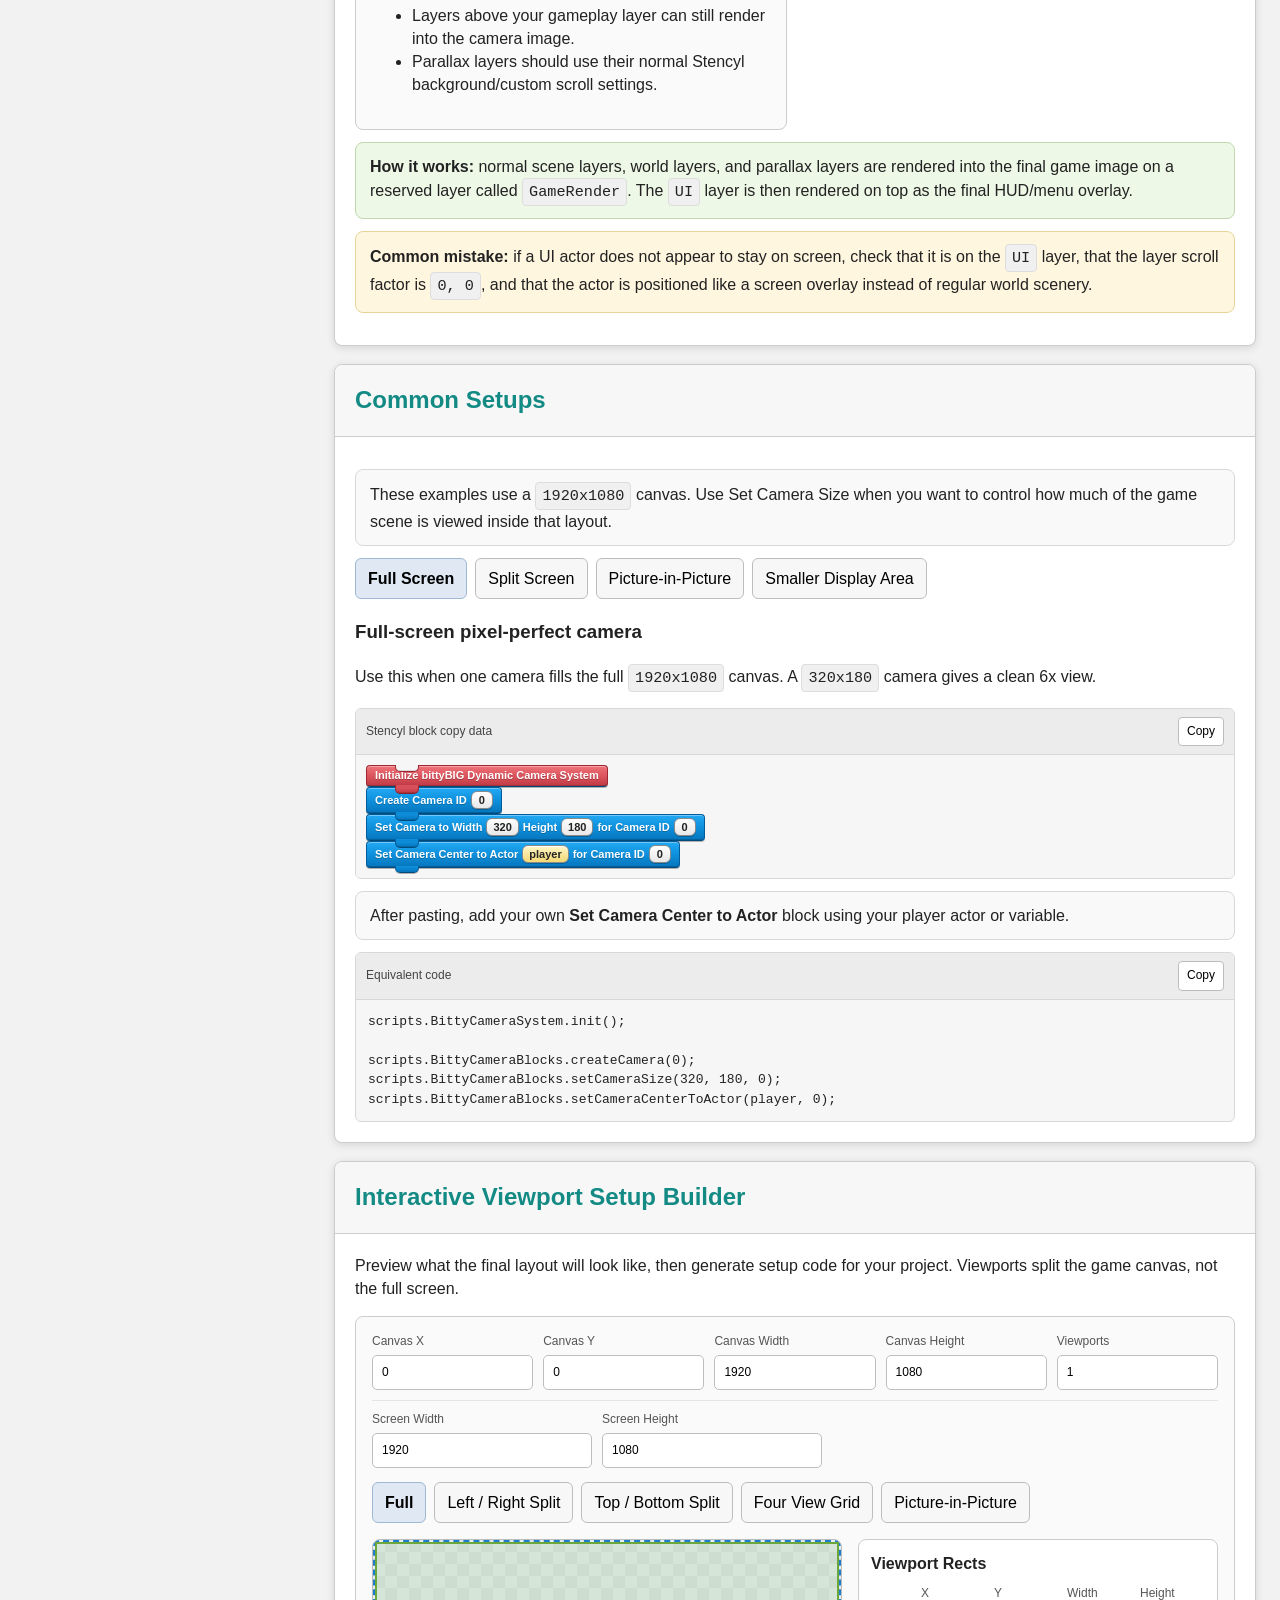
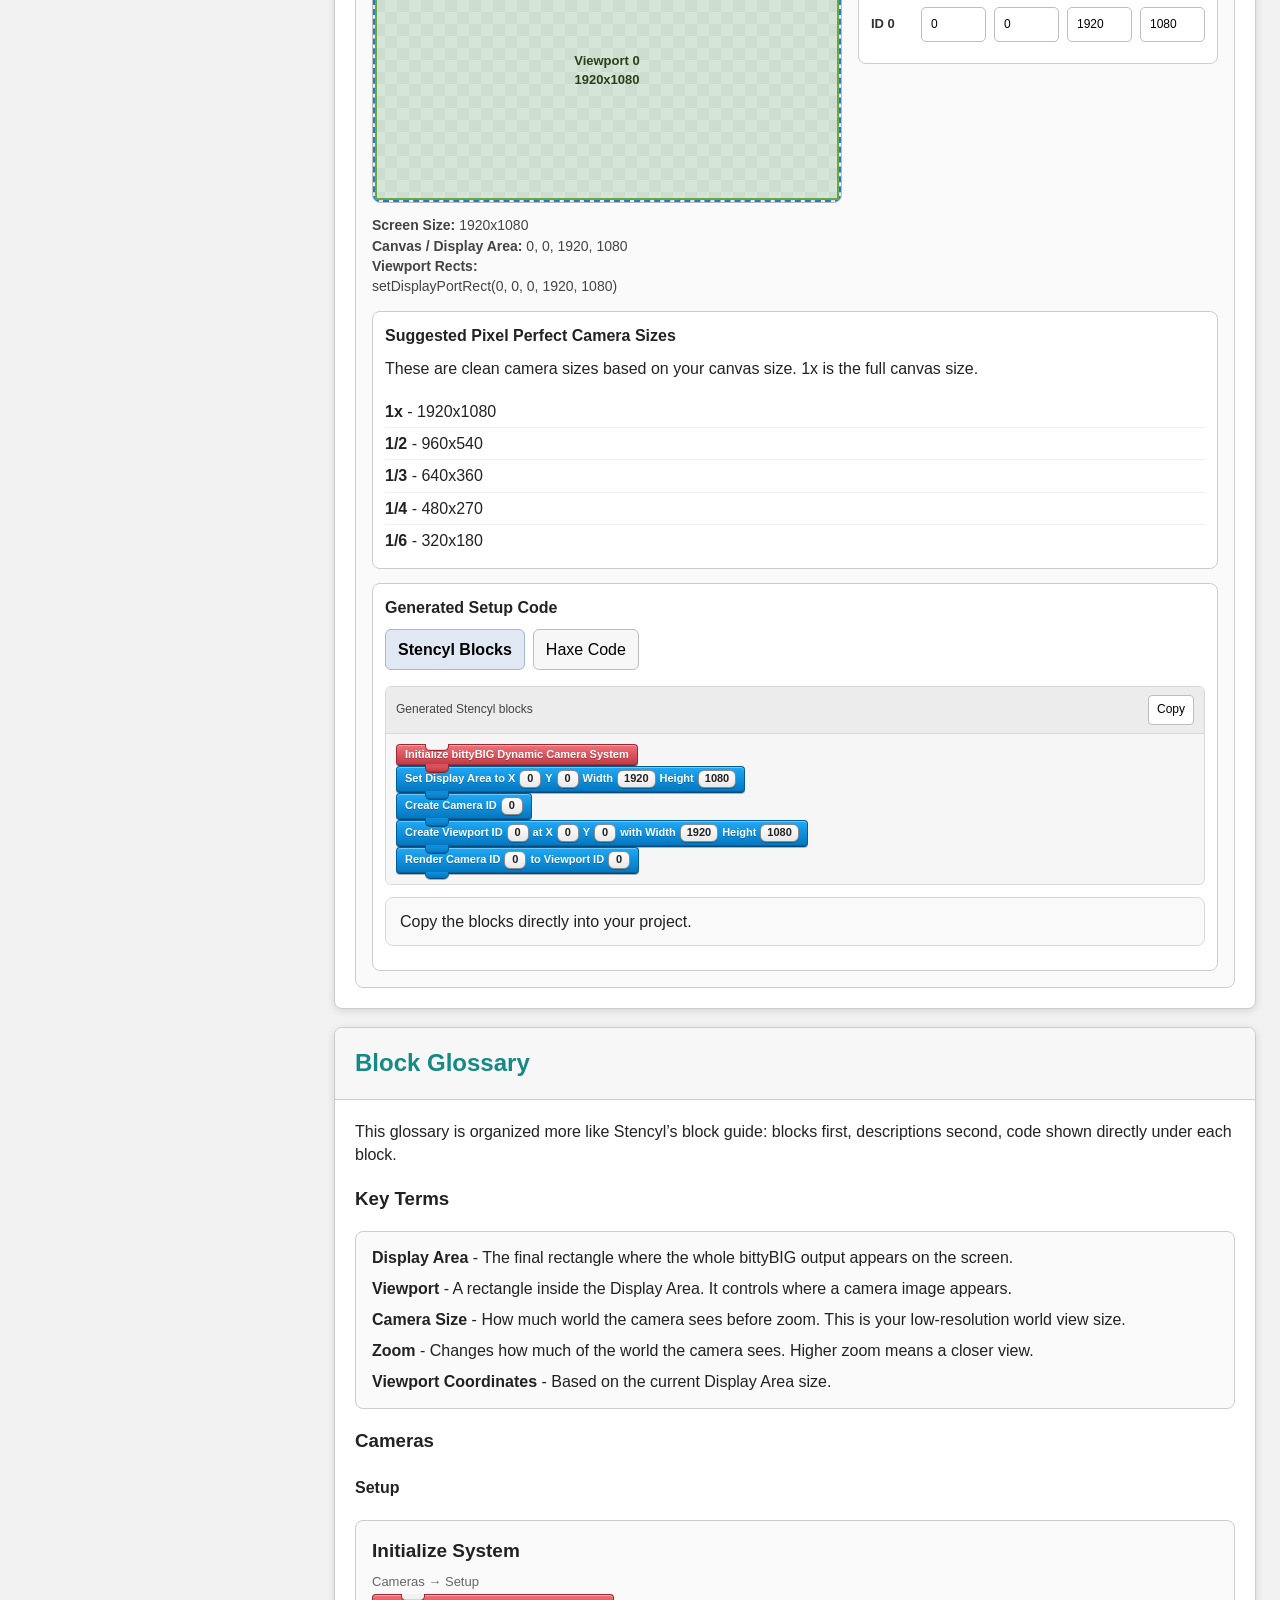
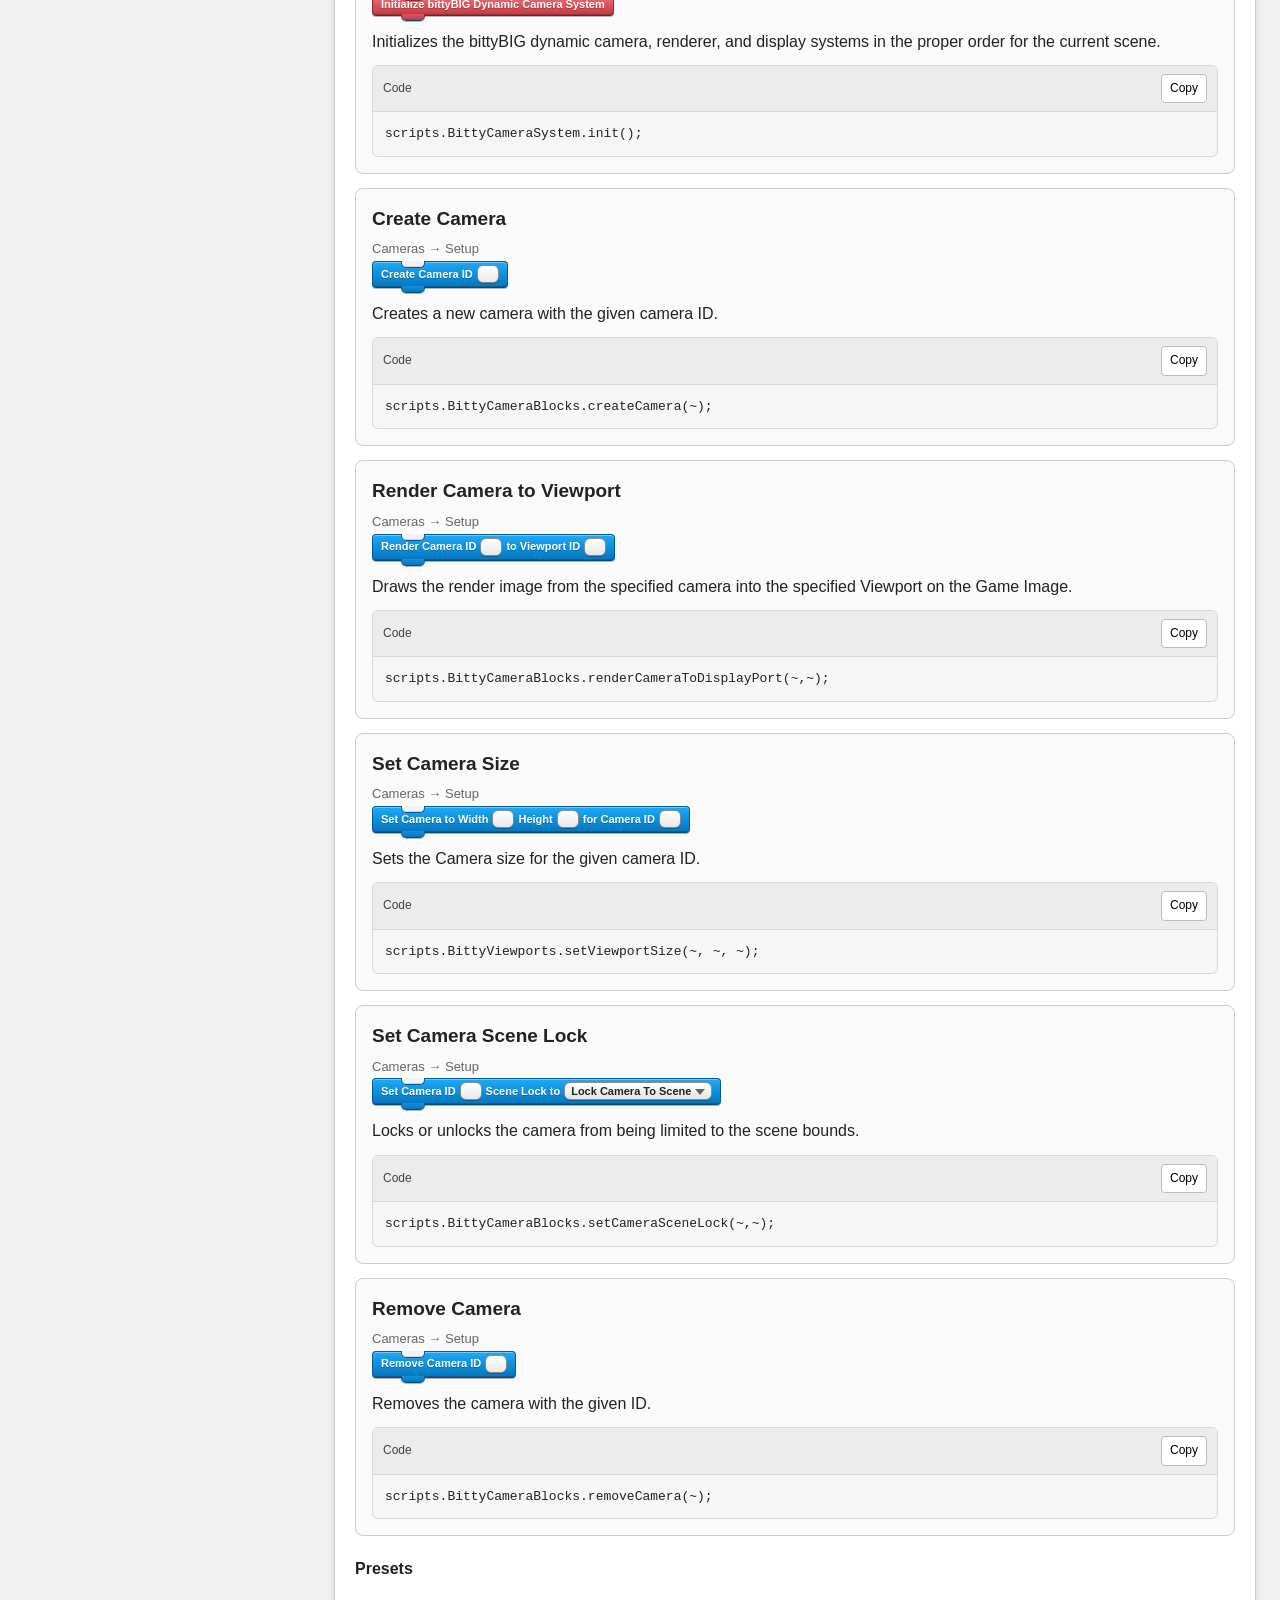
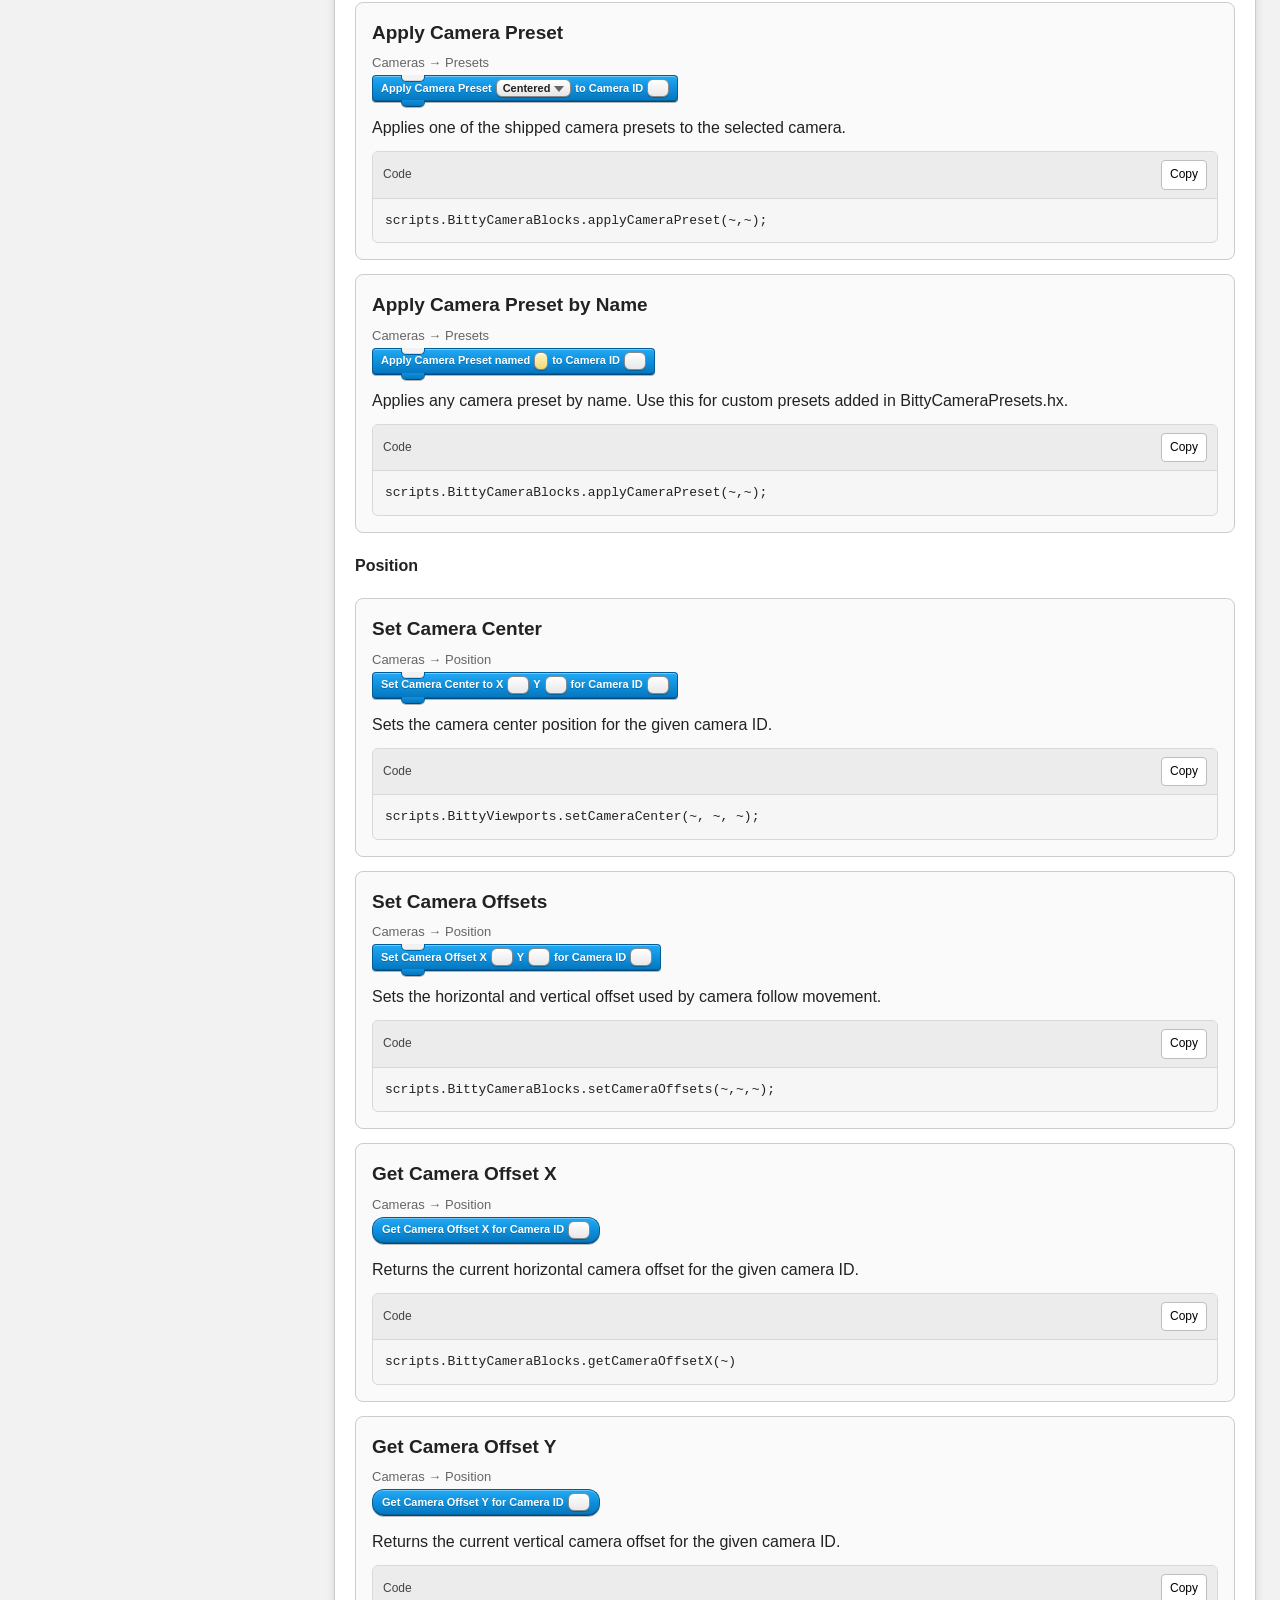
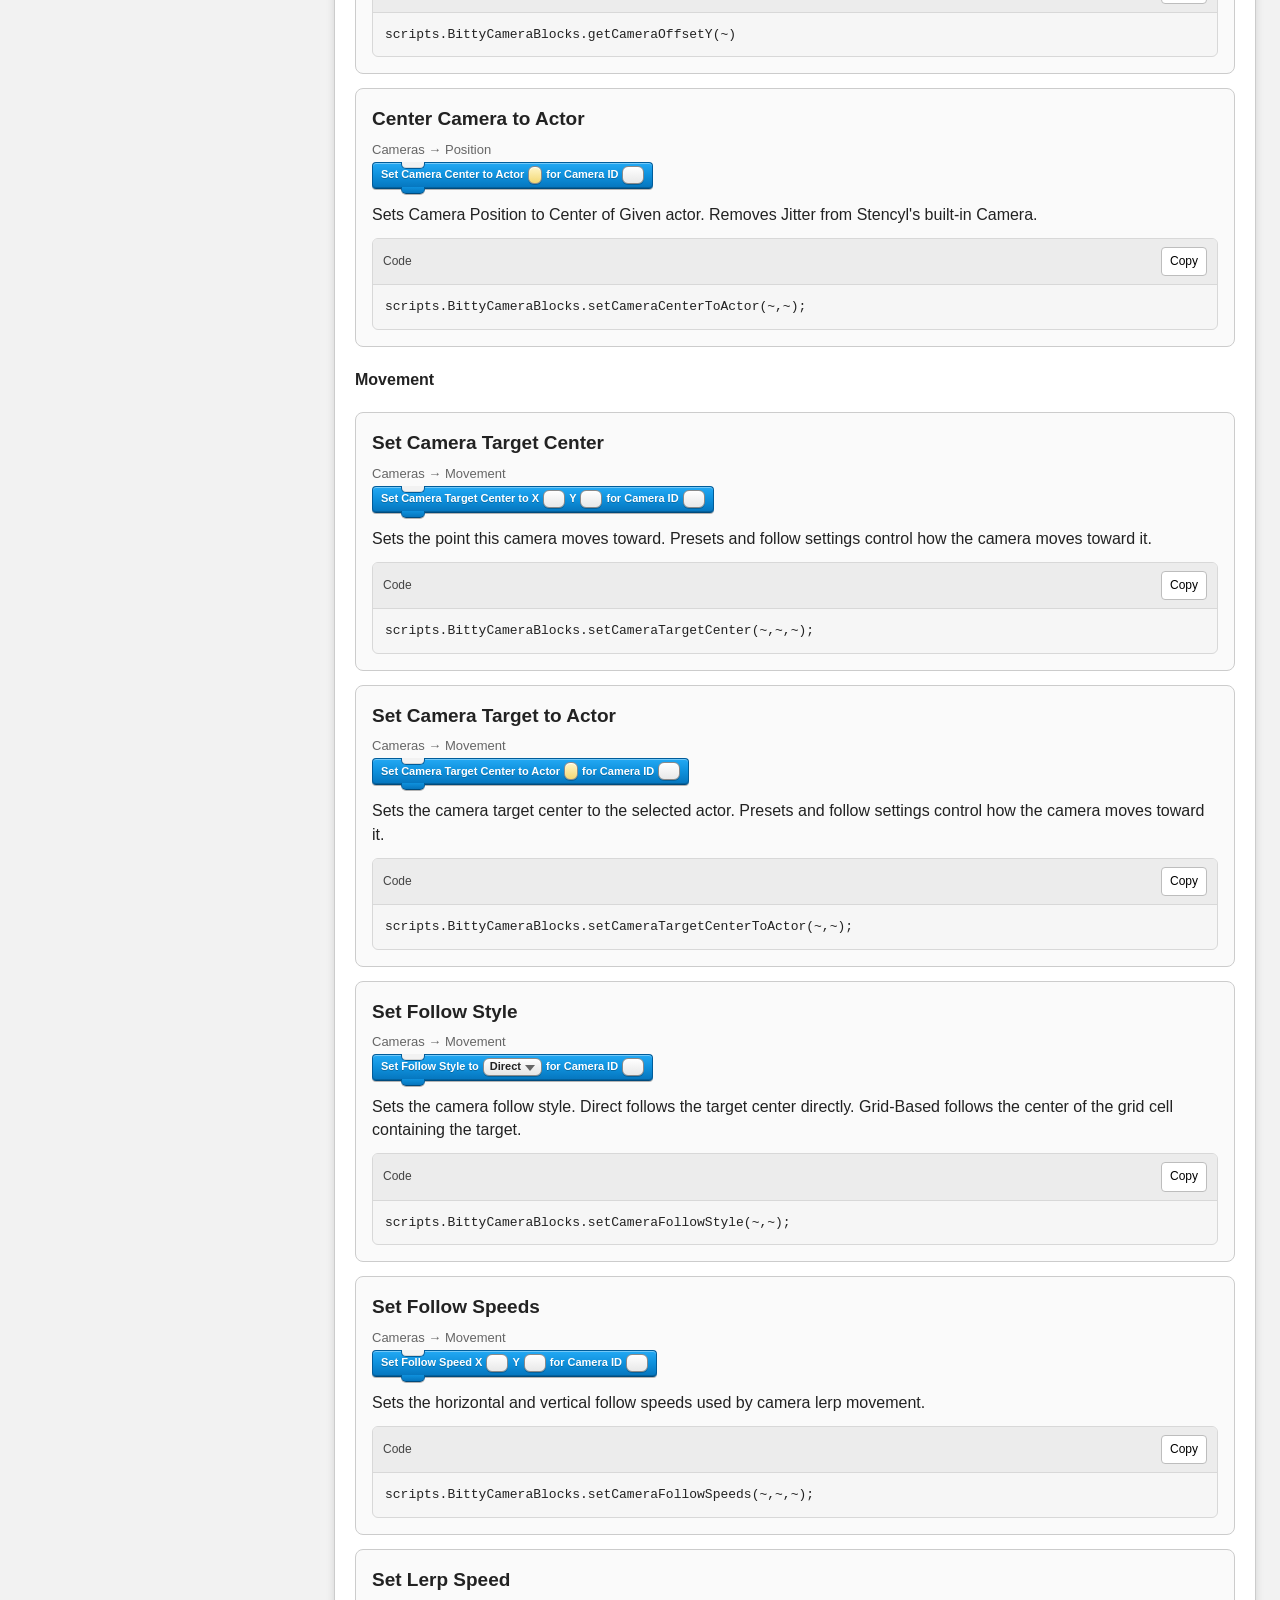
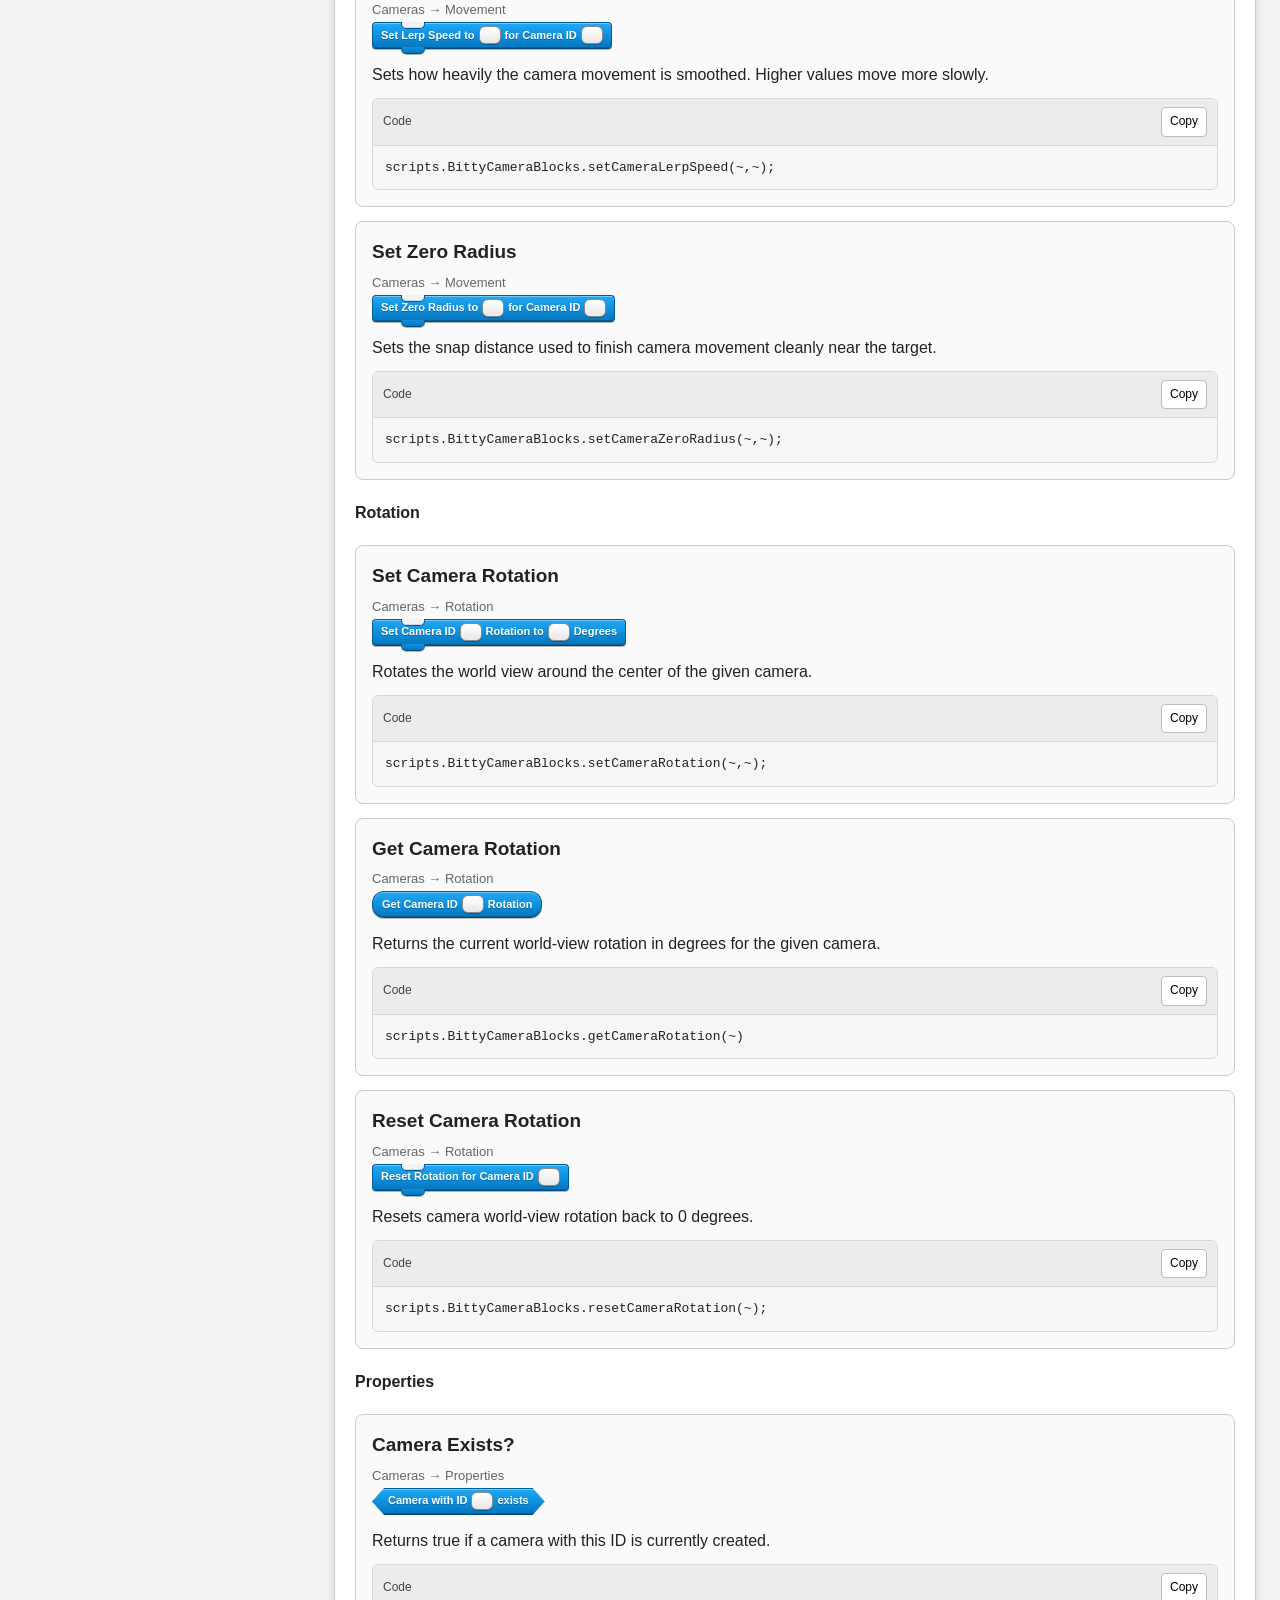
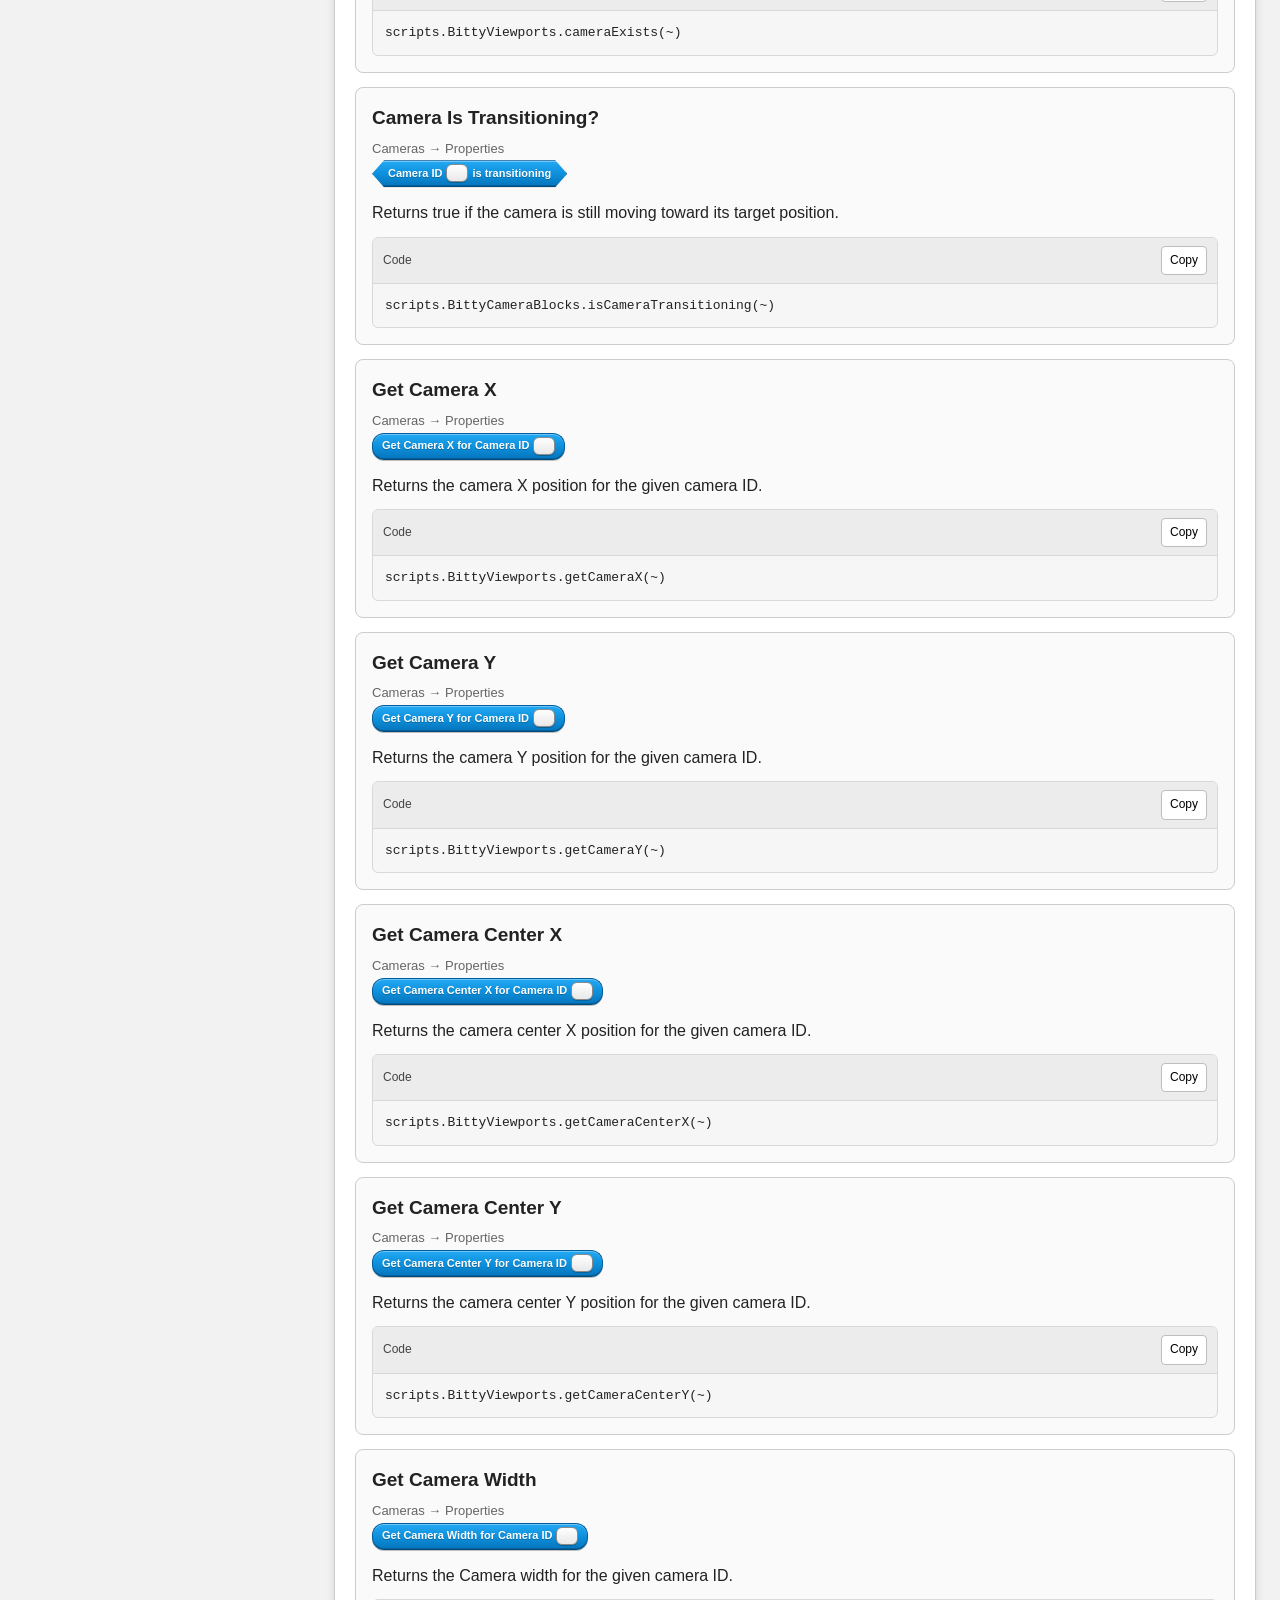
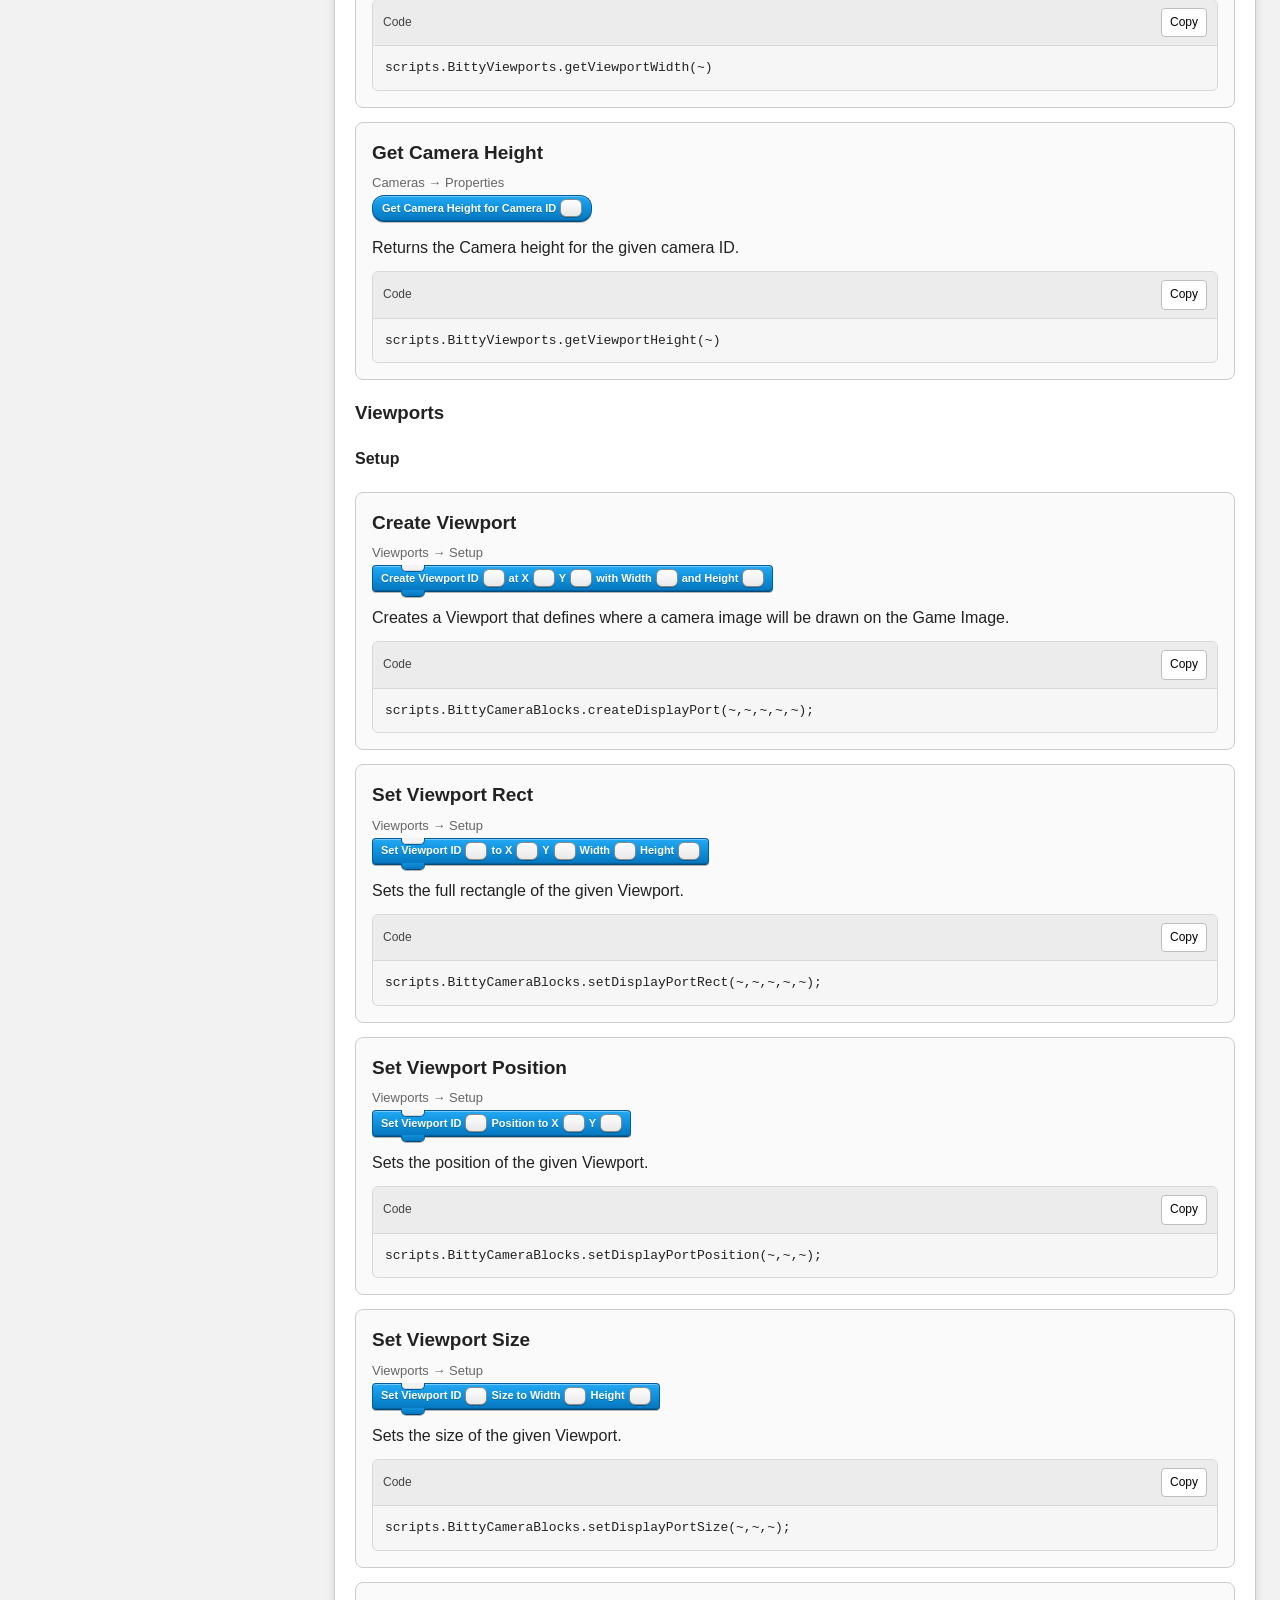
==== commit 02ac42e7: "Update index.html" ====
--- a/dynamic-camera-documentation/index.html
+++ b/dynamic-camera-documentation/index.html
@@ -1320,7 +1320,6 @@
 <a href="#block-set-viewport-background-color">Viewport Background Color</a>
 <a href="#block-clear-viewport-background">Clear Viewport Background</a>
 <a href="#block-set-viewport-background-enabled">Enable Viewport Background</a>
-<a href="#block-set-viewport-border-sides">Viewport Border Sides</a>
 <a href="#block-set-viewport-border">Viewport Border</a>
 <a href="#block-set-viewport-scale-mode">Viewport Scale Mode</a>
 <div class="cat-title">Viewport Transforms</div>
@@ -1341,9 +1340,6 @@
 <a href="#block-set-display-area-rect">Set Display Area</a>
 <a href="#block-set-display-area-position">Set Display Area Position</a>
 <a href="#block-set-display-area-size">Set Display Area Size</a>
-<div class="cat-title">Appearance</div>
-<a href="#block-set-display-area-border-sides">Display Area Border Sides</a>
-<a href="#block-set-display-area-border">Display Area Border</a>
 <div class="cat-title">Background</div>
 <a href="#block-set-background-color-int">Set Background Color</a>
 <a href="#block-set-background-image">Set Background Image</a>
@@ -1883,7 +1879,7 @@
 <div class="section-body">
 <p>
 							Preview what the final layout will look like, then generate setup code for your project.
-							Viewports split the game canvas, not the full screen. Camera Size controls how much of the world each generated camera sees.
+							Viewports split the game canvas, not the full screen.
 						</p>
 <div class="viewport-demo">
 <div class="demo-controls">
@@ -1917,14 +1913,6 @@
 									Screen Height
 									<input id="screenH" min="1" type="number" value="1080"/>
 </label>
-<label>
-									Camera Width
-									<input id="cameraW" min="1" type="number" value="320"/>
-</label>
-<label>
-									Camera Height
-									<input id="cameraH" min="1" type="number" value="180"/>
-</label>
 </div>
 <div class="tabs">
 <button class="tab-button active layout-button" data-layout="full">Full</button>
@@ -1968,7 +1956,7 @@
 <pre class="copy-source" id="generatedStencylBlocks"></pre>
 </div>
 <div class="note">
-										Copy the blocks directly into your project. The generated setup includes Display Area, Viewport, Camera Size, and Render Camera to Viewport blocks.
+										Copy the blocks directly into your project.
 									</div>
 </div>
 <div class="tab-panel" data-panel="generated-haxe-code-panel">
@@ -2736,25 +2724,6 @@
 <pre id="pre-block-set-viewport-background-enabled">scripts.BittyCameraBlocks.setDisplayPortBackgroundEnabled(~,~);</pre>
 </div>
 </div>
-<div class="block-card" id="block-set-viewport-border-sides">
-<h3>Viewport Border Sides</h3>
-<div class="block-meta">Viewports → Appearance</div>
-<div class="block-row">
-<div class="st-block blue">
-											Add Border Thickness T <span class="st-input"></span> B <span class="st-input"></span> L <span class="st-input"></span> R <span class="st-input"></span> Color <span class="st-input" style="min-width:52px; background:#000000; color:#ffffff;"></span> Alpha <span class="st-input"></span> percent to Viewport ID <span class="st-input"></span>
-</div>
-</div>
-<div class="block-desc">
-										Draws a colored border over the specified Viewport with separate thickness values for each side.
-									</div>
-<div class="code-box">
-<div class="code-bar">
-<span>Code</span>
-<button class="copy-btn" data-copy-target="pre-block-set-viewport-border-sides">Copy</button>
-</div>
-<pre id="pre-block-set-viewport-border-sides">scripts.BittyCameraBlocks.setDisplayPortBorderSides(~,~,~,~,~,~,~);</pre>
-</div>
-</div>
 <div class="block-card" id="block-set-viewport-border">
 <h3>Viewport Border</h3>
 <div class="block-meta">Viewports → Appearance</div>
@@ -3023,45 +2992,6 @@
 <button class="copy-btn" data-copy-target="pre-block-set-display-area-size">Copy</button>
 </div>
 <pre id="pre-block-set-display-area-size">scripts.BittyCameraBlocks.setGameAreaSize(~,~);</pre>
-</div>
-</div>
-<h4>Appearance</h4>
-<div class="block-card" id="block-set-display-area-border-sides">
-<h3>Display Area Border Sides</h3>
-<div class="block-meta">Display → Appearance</div>
-<div class="block-row">
-<div class="st-block blue">
-											Add Border Thickness T <span class="st-input"></span> B <span class="st-input"></span> L <span class="st-input"></span> R <span class="st-input"></span> Color <span class="st-input" style="min-width:52px; background:#000000; color:#ffffff;"></span> Alpha <span class="st-input"></span> percent to Display Area
-</div>
-</div>
-<div class="block-desc">
-										Draws a colored border over the Display Area with separate thickness values for each side.
-									</div>
-<div class="code-box">
-<div class="code-bar">
-<span>Code</span>
-<button class="copy-btn" data-copy-target="pre-block-set-display-area-border-sides">Copy</button>
-</div>
-<pre id="pre-block-set-display-area-border-sides">scripts.BittyCameraBlocks.setGameAreaBorderSides(~,~,~,~,~,~);</pre>
-</div>
-</div>
-<div class="block-card" id="block-set-display-area-border">
-<h3>Display Area Border</h3>
-<div class="block-meta">Display → Appearance</div>
-<div class="block-row">
-<div class="st-block blue">
-											Add Border Thickness <span class="st-input"></span> Color <span class="st-input" style="min-width:52px; background:#000000; color:#ffffff;"></span> Alpha <span class="st-input"></span> percent to Display Area
-</div>
-</div>
-<div class="block-desc">
-										Draws a colored border over the Display Area using the same thickness on all sides.
-									</div>
-<div class="code-box">
-<div class="code-bar">
-<span>Code</span>
-<button class="copy-btn" data-copy-target="pre-block-set-display-area-border">Copy</button>
-</div>
-<pre id="pre-block-set-display-area-border">scripts.BittyCameraBlocks.setGameAreaBorder(~,~,~);</pre>
 </div>
 </div>
 <h4>Background</h4>
@@ -3443,22 +3373,98 @@
 </div>
 </div>
 </section>
-<section class="section doc-section" data-search="release notes v 1.0 planned development cached tile world renderer html5 seams" id="release-notes">
+<section class="section doc-section" data-search="release notes v 1.0 development trail planned future features cached backgrounds tile world renderer animated backgrounds html5 seams debug drawing per viewport jitter camera suite" id="release-notes">
 <div class="section-header">
 <h2>Release Notes v 1.0</h2>
 </div>
 <div class="section-body">
 <p>
-	This release focuses on camera, viewport, display, zoom, rotation, screenshake, multi-viewport support,
-	and pixel-perfect behavior.
+	Version 1.0 is the first release-ready version of the bittyBIG Dynamic Camera System. It includes:
+</p>
+<ul>
+<li>custom cameras</li>
+<li>camera sizing</li>
+<li>actor centering</li>
+<li>target movement</li>
+<li>smoothing</li>
+<li>camera offsets</li>
+<li>grid-based movement</li>
+<li>camera presets</li>
+<li>zoom</li>
+<li>tweened zoom</li>
+<li>camera rotation</li>
+<li>screenshake</li>
+<li>camera transition checks</li>
+<li>viewport layout</li>
+<li>split-screen support</li>
+<li>picture-in-picture support</li>
+<li>viewport backgrounds</li>
+<li>viewport borders</li>
+<li>viewport transforms</li>
+<li>display area control</li>
+<li>background color support</li>
+<li>background image support</li>
+<li>unlocked cameras</li>
+<li>pixel-perfect display behavior</li>
+</ul>
+<h3>Development Trail</h3>
+<div class="term-list">
+<p>
+	The Dynamic Camera System started with a simple practical problem: remove camera jitter from Stencyl projects while keeping the normal Stencyl workflow intact. My larger goal is to help put Stencyl on the map by proving it can power a polished, modern-feeling hit game when paired with the right tools.
 </p>
 <p>
-<strong>Planned Development:</strong>
+	Over time, that small fix grew into a full rendering and camera control pipeline.
 </p>
+<p>
+	The project still keeps Stencyl as the editor with the familiar block system, actor workflow, scene setup tool, and asset pipeline. 
+</p>
+<p>
+	Version 1.0 is the first release-ready baseline: a flexible camera suite built from the original jitter-removal goal, now ready for real projects.
+</p>
+</div>
+<h3>Planned Future Features</h3>
+<div class="term-list">
+<p><strong>Cached Background Renderer</strong></p>
 <ul>
-<li>Add cached tile/world rendering so bittyBIG can rely less on Stencyl’s live redraw path.</li>
-<li>Show debug drawing per viewport.</li>
+<li>Cache static background images so bittyBIG can draw them using its own camera and parallax math.</li>
+<li><strong>Goal:</strong> reduce background pixel snapping caused by Stencyl's render path and give backgrounds smoother camera movement.</li>
 </ul>
+<p><strong>Cached Tile / World Renderer</strong></p>
+<ul>
+<li>Cache static tile and world layers at scene load, then render from those cached images instead of relying on Stencyl's live layer redraw path.</li>
+<li><strong>Goal:</strong> reduce dependency on Stencyl's built-in camera, improve consistency across viewports, and prepare the renderer for stronger HTML5 output.</li>
+</ul>
+<p><strong>Manual Rebuild Blocks</strong></p>
+<ul>
+<li>Add blocks that let users manually rebuild cached backgrounds, tile layers, or world layers when something changes.</li>
+<li><strong>Goal:</strong> support scenes where mostly-static layers occasionally need to update without forcing everything to stay live-rendered forever.</li>
+</ul>
+<p><strong>Dirty-Region Updates</strong></p>
+<ul>
+<li>Update only the changed areas of cached layers instead of rebuilding the full cached image.</li>
+<li><strong>Goal:</strong> support larger scenes and runtime edits with less redraw cost.</li>
+</ul>
+<p><strong>Animated / Dynamic Background Support</strong></p>
+<ul>
+<li>Support animated backgrounds, dynamic background layers, and other background effects after the static cached background path is stable.</li>
+<li><strong>Goal:</strong> keep the smooth bittyBIG-controlled background movement while still allowing more active scene presentation.</li>
+</ul>
+<p><strong>HTML5 Tile Seam Improvements</strong></p>
+<ul>
+<li>Add rendering support for duplicated 1px tile borders or equivalent seam protection around cached tiles.</li>
+<li><strong>Goal:</strong> reduce visible seams during smooth HTML5 camera movement without forcing the camera to snap.</li>
+</ul>
+<p><strong>Per-Viewport Debug Drawing</strong></p>
+<ul>
+<li>Add optional debug drawing for each viewport and camera.</li>
+<li><strong>Goal:</strong> make it easier to see camera bounds, viewport rectangles, centers, targets, offsets, and split-screen behavior while testing.</li>
+</ul>
+<p><strong>Renderer Independence</strong></p>
+<ul>
+<li>Continue moving static rendering responsibilities into bittyBIG while keeping Stencyl as the editor, actor, block, scene, and asset workflow.</li>
+<li><strong>Goal:</strong> let bittyBIG control runtime camera/output behavior more completely without abandoning the Stencyl creation pipeline.</li>
+</ul>
+</div>
 </div>
 </section>
 <div class="footer">
@@ -3700,7 +3706,7 @@
 			});
 		});
 
-		["screenW", "screenH", "cameraW", "cameraH", "canvasX", "canvasY", "canvasW", "canvasH", "viewportCount"].forEach(function(id)
+		["screenW", "screenH", "canvasX", "canvasY", "canvasW", "canvasH", "viewportCount"].forEach(function(id)
 		{
 			var input = document.getElementById(id);
 			if(input == null) return;
@@ -3742,16 +3748,6 @@
 		function getScreenHeight()
 		{
 			return Math.max(1, getNum("screenH", 1080));
-		}
-
-		function getCameraWidth()
-		{
-			return Math.max(1, getNum("cameraW", 320));
-		}
-
-		function getCameraHeight()
-		{
-			return Math.max(1, getNum("cameraH", 180));
 		}
 
 		function getCanvasX()
@@ -3900,8 +3896,6 @@
 			var canvasY = getCanvasY();
 			var canvasW = getCanvasWidth();
 			var canvasH = getCanvasHeight();
-			var cameraW = getCameraWidth();
-			var cameraH = getCameraHeight();
 			var count = getViewportCount();
 
 			var displayArea = document.getElementById("demoDisplayArea");
@@ -3951,12 +3945,11 @@
 
 			readout.innerHTML =
 				"<strong>Screen Size:</strong> " + Math.round(screenW) + "x" + Math.round(screenH) +
-				"<br><strong>Camera Size:</strong> " + Math.round(cameraW) + "x" + Math.round(cameraH) +
 				"<br><strong>Canvas / Display Area:</strong> " + Math.round(canvasX) + ", " + Math.round(canvasY) + ", " + Math.round(canvasW) + ", " + Math.round(canvasH) +
 				"<br><strong>Viewport Rects:</strong><br>" + lines.join("<br>");
 
 			renderPixelPerfect(canvasW, canvasH, ports);
-			renderGeneratedCode(canvasX, canvasY, canvasW, canvasH, cameraW, cameraH, ports);
+			renderGeneratedCode(canvasX, canvasY, canvasW, canvasH, ports);
 		}
 
 		function renderPixelPerfect(canvasW, canvasH, ports)
@@ -3983,7 +3976,7 @@
 
 		}
 
-		function renderGeneratedCode(canvasX, canvasY, canvasW, canvasH, cameraW, cameraH, ports)
+		function renderGeneratedCode(canvasX, canvasY, canvasW, canvasH, ports)
 		{
 			var code = document.getElementById("generatedSetupCode");
 			var stencylBlocks = document.getElementById("generatedStencylBlocks");
@@ -4000,7 +3993,6 @@
 			{
 				lines.push("scripts.BittyCameraBlocks.createCamera(" + i + ");");
 				lines.push("scripts.BittyCameraBlocks.createDisplayPort(" + i + ", " + Math.round(port.x) + ", " + Math.round(port.y) + ", " + Math.round(port.w) + ", " + Math.round(port.h) + ");");
-				lines.push("scripts.BittyViewports.setViewportSize(" + Math.round(cameraW) + ", " + Math.round(cameraH) + ", " + i + ");");
 				lines.push("scripts.BittyCameraBlocks.renderCameraToDisplayPort(" + i + ", " + i + ");");
 
 				if(i < ports.length - 1)
@@ -4013,10 +4005,10 @@
 
 			if(stencylBlocks != null)
 			{
-				stencylBlocks.textContent = buildStencylCopyBlocks(canvasX, canvasY, canvasW, canvasH, cameraW, cameraH, ports);
+				stencylBlocks.textContent = buildStencylCopyBlocks(canvasX, canvasY, canvasW, canvasH, ports);
 			}
 
-			renderGeneratedStencylBlockPreview(canvasX, canvasY, canvasW, canvasH, cameraW, cameraH, ports);
+			renderGeneratedStencylBlockPreview(canvasX, canvasY, canvasW, canvasH, ports);
 		}
 
 		function makePreviewInput(value)
@@ -4078,7 +4070,7 @@
 			holder.appendChild(row);
 		}
 
-		function renderGeneratedStencylBlockPreview(canvasX, canvasY, canvasW, canvasH, cameraW, cameraH, ports)
+		function renderGeneratedStencylBlockPreview(canvasX, canvasY, canvasW, canvasH, ports)
 		{
 			var preview = document.getElementById("generatedStencylBlockPreview");
 			if(preview == null) return;
@@ -4092,7 +4084,6 @@
 			{
 				addPreviewBlock(preview, "blue", ["Create Camera ID", i]);
 				addPreviewBlock(preview, "blue", ["Create Viewport ID", i, "at X", port.x, "Y", port.y, "with Width", port.w, "Height", port.h]);
-				addPreviewBlock(preview, "blue", ["Set Camera to Width", cameraW, "Height", cameraH, "for Camera ID", i]);
 				addPreviewBlock(preview, "blue", ["Render Camera ID", i, "to Viewport ID", i]);
 			});
 		}
@@ -4116,7 +4107,7 @@
 			return lines.join("\n");
 		}
 
-		function buildStencylCopyBlocks(canvasX, canvasY, canvasW, canvasH, cameraW, cameraH, ports)
+		function buildStencylCopyBlocks(canvasX, canvasY, canvasW, canvasH, ports)
 		{
 			var lines = [];
 			lines.push('<?xml version="1.0" encoding="UTF-8" standalone="no"?>');
@@ -4129,7 +4120,6 @@
 			{
 				lines.push(buildActionBlock('bbcam-create-camera', [i]));
 				lines.push(buildActionBlock('bbcam-create-viewport', [i, port.x, port.y, port.w, port.h]));
-				lines.push(buildActionBlock('bbcam-set-camera-size', [cameraW, cameraH, i]));
 				lines.push(buildActionBlock('bbcam-render-camera-to-viewport', [i, i]));
 			});
 
